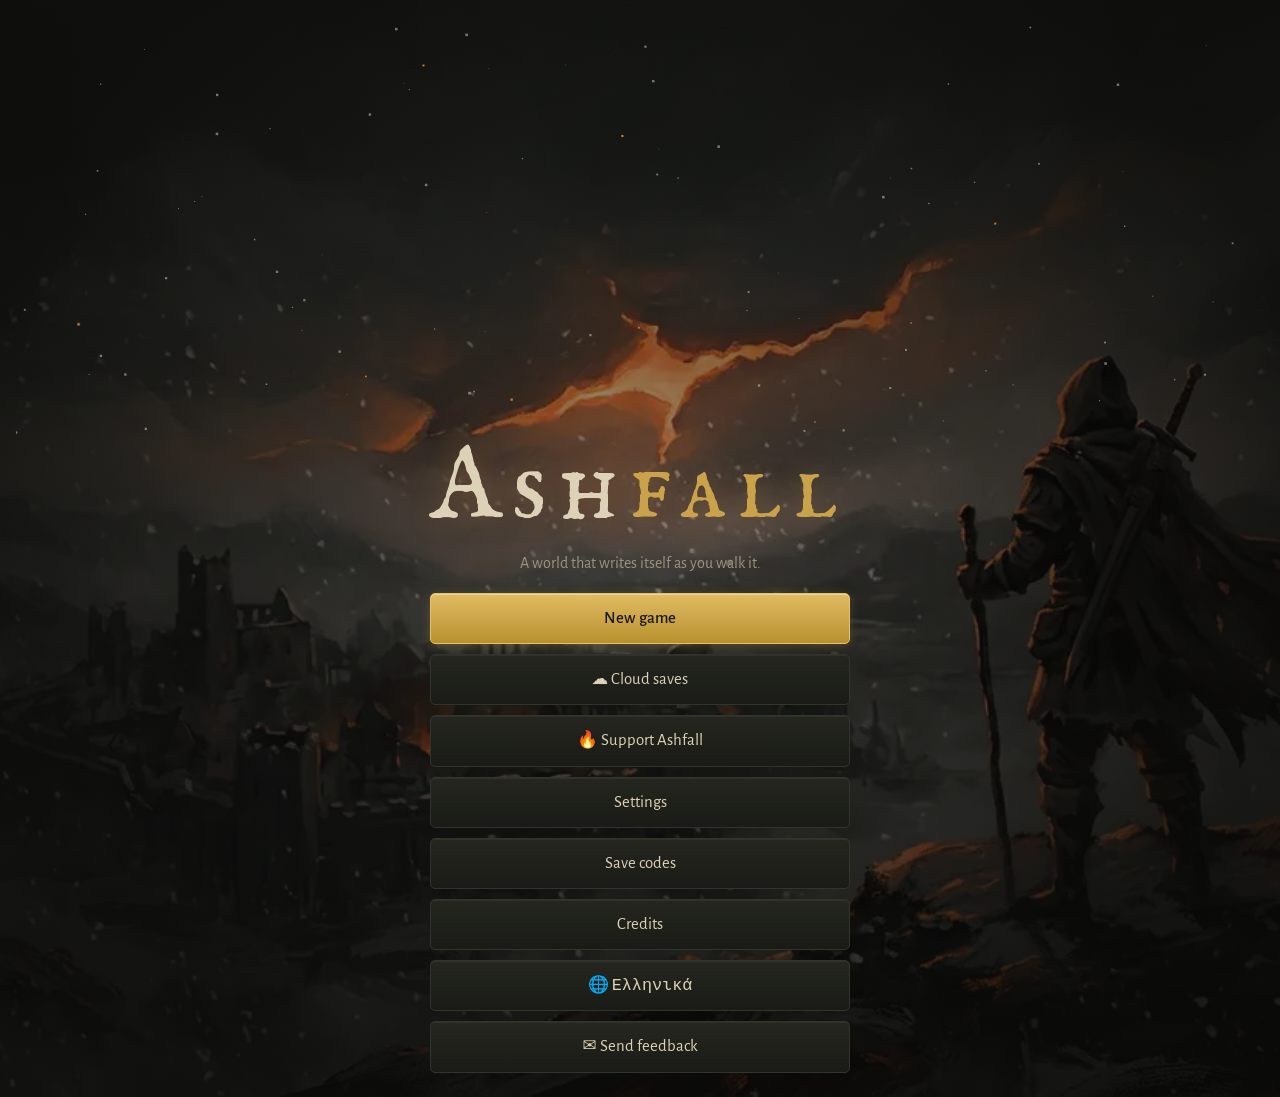
==== index.html @ aef237e0 "Ashfall: playable web app Co-Authored-By: Claude Opus 5.5 <noreply@anthropic.com> Claude-Session: ht" ====
<!doctype html>
<html lang="en">
<head>
<meta charset="utf-8">
<meta name="viewport" content="width=device-width, initial-scale=1, viewport-fit=cover">
<title>Ashfall</title>
<link rel="manifest" href="manifest.webmanifest">
<meta name="theme-color" content="#11120f">
<link rel="icon" href="icons/icon-48.png">
<link rel="apple-touch-icon" href="icons/apple-touch-icon.png">
<meta name="apple-mobile-web-app-capable" content="yes">
<meta name="claude:viewport-fit-sides" content="cover">
<link rel="stylesheet" href="fonts/fonts.css">
</head>
<body>
<style>
/* Layout: a field journal. Pixel-art map plate (with mini map) on the left, quest + the Game Master's page + gear on the right; stacks on phones. One deliberate dark world, no light theme. */
:root {
  color-scheme: dark;
  --ground: #121410;
  --panel: #1a1d17;
  --line: #30352b;
  --parch: #ddd2b8;
  --muted: #9b947f;
  --gold: #c9a24a;
  --blood: #c4605a;
  --moss: #9ab872;
  --rare: #7fb2e5;
  --epic: #c39be8;
  --legend: #f0a040;
  --font-display: "IM Fell English SC", "Iowan Old Style", Georgia, serif;
  --font-body: "Alegreya Sans", "Segoe UI", system-ui, sans-serif;
  --font-pixel: "Pixelify Sans", ui-monospace, "Courier New", monospace;
}
html, body { background: var(--ground); color: var(--parch); }
body { font-family: var(--font-body); font-size: 16px; line-height: 1.5; margin: 0; }
.app { max-width: 1100px; margin: 0 auto; padding-block: 14px 32px; padding-left: max(16px, env(safe-area-inset-left, 0px)); padding-right: max(16px, env(safe-area-inset-right, 0px)); display: grid; gap: 14px; }
header { display: flex; flex-wrap: wrap; align-items: center; justify-content: space-between; gap: 8px 16px; }
h1 { font-family: var(--font-display); font-weight: 400; font-size: 2.2rem; letter-spacing: .04em; margin: 0; line-height: 1; }
h1 span { color: var(--gold); }
.sub { color: var(--muted); font-size: .9rem; }
.hdr-r { display: flex; gap: 8px; align-items: center; flex-wrap: wrap; }
.gm { font-family: var(--font-pixel); font-size: .8rem; padding: 3px 10px; border: 1px solid var(--line); border-radius: 999px; color: var(--muted); white-space: nowrap; }
.gm.live { color: var(--gold); border-color: var(--gold); }
.stats { display: flex; flex-wrap: wrap; gap: 6px 18px; font-family: var(--font-pixel); font-variant-numeric: tabular-nums; font-size: 1rem; align-items: center; }
.stats > span { display: inline-flex; align-items: center; gap: 6px; }
.stats b { font-weight: 500; color: var(--gold); }
.stats .hp b { color: var(--blood); }
.xpbar { width: 70px; height: 6px; background: var(--line); display: inline-block; }
.xpbar i { display: block; height: 100%; background: var(--gold); }
.icon { width: 20px; height: 20px; image-rendering: pixelated; }
.main { display: grid; gap: 16px; grid-template-columns: minmax(0, 1.35fr) minmax(0, 1fr); align-items: start; }
@media (max-width: 820px) { .main { grid-template-columns: minmax(0, 1fr); } }
.plate { display: grid; gap: 10px; min-width: 0; }
#mapwrap { width: 100%; aspect-ratio: 3 / 2; max-width: 100%; border: 1px solid var(--line); background: #0b0c0a; overflow: hidden; touch-action: none; line-height: 0; position: relative; }
#mapwrap canvas { display: block; image-rendering: pixelated; }
#minimap { position: absolute; top: 8px; right: 8px; width: 144px; height: auto; border: 1px solid #4a4f40; background: #0b0c0a; opacity: .92; cursor: pointer; z-index: 3; }
@media (max-width: 520px) { #minimap { width: 96px; top: 6px; right: 6px; } }
.loading { position: absolute; inset: 0; display: grid; place-items: center; font-family: var(--font-pixel); color: var(--muted); line-height: 1.4; }
.controls { display: flex; flex-wrap: wrap; gap: 10px; align-items: center; justify-content: space-between; }
.dpad { display: grid; grid-template-columns: repeat(3, 42px); grid-template-rows: repeat(2, 38px); gap: 4px; }
.dpad button { padding: 0; }
.dpad button:nth-child(1) { grid-column: 2; }
.dpad button:nth-child(2) { grid-column: 1; grid-row: 2; }
.dpad button:nth-child(3) { grid-column: 2; grid-row: 2; }
.dpad button:nth-child(4) { grid-column: 3; grid-row: 2; }
.acts { display: flex; flex-wrap: wrap; gap: 8px; }
button { font: inherit; color: var(--parch); background: linear-gradient(180deg, #24261f, #1a1b16); border: 1px solid var(--line); border-radius: 5px; padding: 8px 14px; cursor: pointer; box-shadow: inset 0 1px 0 rgba(255,255,255,.05); transition: border-color .15s, transform .08s, box-shadow .15s; }
button:active:not(:disabled) { transform: translateY(1px); }
button:hover:not(:disabled) { border-color: var(--gold); }
button:focus-visible { outline: 2px solid var(--gold); outline-offset: 2px; }
button:disabled { opacity: .4; cursor: default; }
button.primary { background: linear-gradient(180deg, #e0bc62, #b8902f); color: #1a1508; border-color: #e3c46a; font-weight: 500; box-shadow: inset 0 1px 0 rgba(255,255,255,.35), 0 2px 10px rgba(201,162,74,.25); }
button.small { font-family: var(--font-pixel); font-size: .8rem; padding: 4px 10px; }
button.tab[aria-pressed="true"] { border-color: var(--gold); color: var(--gold); }
@media (prefers-reduced-motion: no-preference) { button.primary.ready { animation: glow 1.6s ease-in-out infinite; } @keyframes glow { 50% { box-shadow: 0 0 0 4px rgba(201,162,74,.25); } } }
.hint { font-size: .82rem; color: var(--muted); }
.side { display: grid; gap: 16px; min-width: 0; }
.quest { border: 1px solid var(--gold); padding: 10px 14px; display: grid; gap: 2px; background: rgba(201,162,74,.06); }
.quest .eyebrow { color: var(--gold); }
.quest strong { font-family: var(--font-display); font-weight: 400; font-size: 1.2rem; }
.quest p { margin: 0; font-size: .93rem; }
.embers { display: flex; gap: 4px; margin-top: 4px; }
.embers i { width: 12px; height: 12px; border: 1px solid var(--gold); transform: rotate(45deg); display: inline-block; margin: 2px 3px; }
.embers i.on { background: #e08a3a; border-color: #e08a3a; }
.scene { background: linear-gradient(180deg, rgba(255,240,210,.035), rgba(0,0,0,0) 120px), var(--panel); border: 1px solid var(--line); box-shadow: inset 0 1px 0 rgba(255,255,255,.04), 0 10px 28px rgba(0,0,0,.35); border-radius: 6px; padding: 16px 18px 18px; display: grid; gap: 10px; min-height: 170px; align-content: start; }
.scene-head { display: grid; grid-template-columns: auto minmax(0, 1fr); gap: 14px; align-items: center; }
.portrait { width: 64px; height: 64px; image-rendering: pixelated; background: #0f110d; border: 1px solid var(--line); padding: 4px; box-sizing: content-box; }
.portrait.boss { border-color: var(--blood); }
.eyebrow { font-family: var(--font-pixel); font-size: .78rem; letter-spacing: .06em; color: var(--muted); }
.scene h2 { font-family: var(--font-display); font-weight: 400; font-size: 1.55rem; line-height: 1.15; margin: 2px 0 0; text-wrap: balance; }
.scene p { margin: 0; max-width: 62ch; }
.choices { display: grid; gap: 8px; margin-top: 4px; }
.choices button { text-align: left; }
.row { display: flex; flex-wrap: wrap; gap: 8px; align-items: center; }
.deltas { font-family: var(--font-pixel); font-size: .9rem; color: var(--gold); font-variant-numeric: tabular-nums; }
.extra { font-size: .92rem; color: var(--moss); }
.lvlup { font-family: var(--font-pixel); color: var(--gold); }
.thinking { color: var(--muted); font-style: italic; }
@media (prefers-reduced-motion: no-preference) { .thinking::after { content: ""; animation: dots 1.2s steps(4) infinite; } @keyframes dots { 0% { content: ""; } 25% { content: "."; } 50% { content: ".."; } 75% { content: "..."; } } }
.hpline { display: grid; grid-template-columns: minmax(0, 1fr) auto; gap: 2px 10px; font-family: var(--font-pixel); font-size: .85rem; }
.hpline .bar { grid-column: 1 / -1; height: 8px; background: var(--line); position: relative; overflow: hidden; }
.hpline .bar i, .hpline .bar b { position: absolute; left: 0; top: 0; display: block; height: 100%; background: var(--blood); transition: width .3s ease-out; }
.hpline .bar b { background: #f4ead0; opacity: .55; transition: width .5s ease-in; }
.hpline { position: relative; }
.hpline .bar { overflow: visible; }
.hpline .pop { position: absolute; right: 64px; top: -6px; font-family: var(--font-pixel); font-weight: 700; font-size: 1.05rem; pointer-events: none; text-shadow: 0 1px 0 #000, 0 0 4px #000; animation: popup 1.1s ease-out forwards; }
.hpline .pop.dmg { color: #f4ead0; } .hpline .pop.hurt { color: #ff6a5a; } .hpline .pop.heal { color: #9ad46a; } .hpline .pop.crit { color: #ffd166; font-size: 1.35rem; }
@keyframes popup { 0% { transform: translateY(6px) scale(1.4); opacity: 0; } 15% { transform: translateY(0) scale(1); opacity: 1; } 70% { opacity: 1; } 100% { transform: translateY(-14px); opacity: 0; } }
@media (prefers-reduced-motion: no-preference) { .hpline.hit { animation: hitshake .3s; } @keyframes hitshake { 25% { transform: translateX(-3px); } 75% { transform: translateX(3px); } } }
.hpline.you .bar i { background: var(--moss); }
.clog { font-size: .9rem; color: var(--muted); display: grid; gap: 2px; }
.clog div:last-child { color: var(--parch); }
.block h3 { font-family: var(--font-display); font-weight: 400; font-size: 1.15rem; margin: 0 0 8px; color: var(--gold); letter-spacing: .03em; }
.block h4 { font-family: var(--font-pixel); font-weight: 400; font-size: .8rem; color: var(--muted); margin: 6px 0 0; letter-spacing: .06em; }
.gear, .bag, .shop { display: grid; gap: 8px; }
.common { color: var(--parch); } .rare { color: var(--rare); } .epic { color: var(--epic); } .legendary { color: var(--legend); }
.item { border: 1px solid var(--line); padding: 8px 10px; display: grid; grid-template-columns: 36px minmax(0, 1fr) auto; gap: 0 10px; align-items: center; }
.item.empty { border-style: dashed; padding: 4px 10px; grid-template-columns: minmax(0, 1fr); }
.item.empty > span, .item.empty .btns { display: none; }
.item.empty .nm { font-size: .85rem; }
.item.empty > div { display: flex; gap: 8px; align-items: baseline; }
.item img { width: 36px; height: 36px; image-rendering: pixelated; background: #0f110d; }
.item .nm { font-size: .95rem; line-height: 1.3; }
.item .k { font-family: var(--font-pixel); font-size: .72rem; color: var(--muted); }
.item .s { font-family: var(--font-pixel); font-size: .78rem; color: var(--muted); line-height: 1.35; }
.item .s .af { color: var(--moss); }
.cmp { font-family: var(--font-pixel); font-size: .78rem; line-height: 1.4; margin-top: 2px; }
.cmp .up { color: var(--moss); } .cmp .dn { color: var(--blood); } .cmp .eq { color: var(--muted); }
.cmp .tags { display: flex; flex-wrap: wrap; gap: 4px; margin: 4px 0 2px; }
.cmp .tag { display: inline-block; border: 1px solid currentColor; padding: 0 5px; border-radius: 3px; font-size: .72rem; }
.cmp .tag.best { color: var(--gold, #e3c46a); }
.item .btns { display: flex; flex-direction: column; gap: 4px; align-items: stretch; }
.statline { font-family: var(--font-pixel); font-size: .8rem; color: var(--muted); }
.factions { display: grid; gap: 10px; }
.fac { display: grid; grid-template-columns: 28px minmax(0, 1fr) auto; gap: 2px 10px; font-size: .92rem; align-items: center; }
.fac img { grid-row: span 2; width: 28px; height: 28px; image-rendering: pixelated; }
.fac .bar { grid-column: 2 / -1; height: 5px; background: var(--line); }
.fac .bar i { display: block; height: 100%; background: var(--muted); }
.fac .st { color: var(--muted); font-variant-numeric: tabular-nums; font-size: .85rem; }
.chron { list-style: none; margin: 0; padding: 0; display: grid; gap: 8px; max-height: 260px; overflow-y: auto; font-size: .93rem; }
.chron li { display: grid; grid-template-columns: 52px minmax(0, 1fr); gap: 8px; border-top: 1px solid var(--line); padding-top: 8px; }
.chron .d { color: var(--muted); font-family: var(--font-pixel); font-size: .8rem; padding-top: 2px; }
.note { font-size: .82rem; color: var(--muted); }
.styles { display: grid; gap: 8px; grid-template-columns: repeat(auto-fit, minmax(210px, 1fr)); }
.styles button { text-align: left; display: grid; grid-template-columns: 28px minmax(0, 1fr); gap: 2px 10px; align-items: center; }
.styles button img { grid-row: span 2; width: 28px; height: 28px; image-rendering: pixelated; }
.styles button span { font-size: .78rem; color: var(--muted); }
footer { font-size: .78rem; color: var(--muted); }
details.hint summary { cursor: pointer; color: var(--parch); font-family: var(--font-pixel); font-size: .8rem; margin-bottom: 4px; }
.ptabs { display: flex; gap: 6px; }
.nextbar { display: flex; align-items: center; gap: 10px; border: 1px solid var(--gold); background: linear-gradient(90deg, rgba(201,162,74,.16), rgba(201,162,74,.04)); border-radius: 6px; padding: 8px 10px; }
.nextbar[hidden] { display: none; }
.plate { position: relative; }
.scene.pop { box-sizing: border-box; position: absolute; left: 6px; right: 6px; z-index: 8; overflow-y: auto; overscroll-behavior: contain; background: rgba(20,21,17,.95); border-color: var(--gold); box-shadow: 0 -8px 30px rgba(0,0,0,.6); min-height: 0; margin: 0; padding: 12px 14px 12px; gap: 8px; }
.scene.pop .banner { display: none; }
.scene.pophid { display: none; }
.scene.pop { padding-top: 30px; }
.dice { display: inline-flex; align-items: center; gap: 8px; font-family: var(--font-pixel); font-size: .9rem; padding: 4px 10px 4px 4px; border: 1px solid var(--line); border-radius: 999px; justify-self: start; }
.dice .die { display: inline-grid; place-items: center; width: 30px; height: 30px; border-radius: 6px; background: #2a2620; border: 1px solid var(--gold); color: var(--gold); font-weight: bold; }
.dice.done.ok { border-color: var(--moss); } .dice.done.ok .dt { color: var(--moss); }
.dice.done.bad { border-color: var(--blood); } .dice.done.bad .dt { color: #e8956a; }
.autojunk { display: flex; flex-wrap: wrap; gap: 5px; align-items: center; margin: 4px 0; }
details.codex { border: 1px solid var(--line); border-radius: 6px; padding: 6px 10px; margin: 6px 0; }
details.codex summary { cursor: pointer; }
details.codex p { font-size: .9rem; margin: 6px 0; }
.land { display: flex; gap: 10px; align-items: center; justify-content: space-between; border: 1px solid var(--line); border-radius: 6px; padding: 8px 10px; margin: 6px 0; }
.land.cur { border-color: var(--gold, #d9a441); }
.land.locked { opacity: .55; }
details.away summary { cursor: pointer; }
details.away .row { flex-wrap: wrap; gap: 6px; align-items: center; margin: 4px 0; }
details.season { border-color: #b8742a; }
.season-next { margin: 4px 0 8px; }
html.rm *, html.rm *::before, html.rm *::after { animation: none !important; transition: none !important; scroll-behavior: auto !important; }
html.sup .hname b { color: var(--gold); text-shadow: 0 0 6px rgba(232, 130, 58, .45); }
.suprow { color: var(--gold); }
.skinrow { flex-wrap: wrap; gap: 6px; justify-content: center; margin: 8px 0; }
.skin { display: flex; flex-direction: column; align-items: center; width: 76px; font-size: .72rem; text-align: center; color: var(--muted); }
.skin img { width: 48px; height: 48px; image-rendering: pixelated; }
details.firststeps { border-color: var(--gold); }
details.firststeps .dg.cur span:nth-child(2) { color: var(--gold); }
p.bite { color: var(--gold); font-weight: 700; animation: bitepulse .5s ease-in-out infinite alternate; }
@keyframes bitepulse { from { transform: scale(1); } to { transform: scale(1.04); } }
.cookrow { flex-wrap: wrap; gap: 6px; align-items: center; margin-top: 6px; }
.cbar.oncanvas { position: absolute; left: 14px; right: 14px; z-index: 9; background: rgba(17,18,15,.88); border: 1px solid var(--line); border-radius: 8px; padding: 6px; box-shadow: 0 6px 20px rgba(0,0,0,.5); }
.scene.pop.fight { padding: 10px 14px; left: 14px; right: auto; width: min(460px, calc(100% - 28px)); background: rgba(20,21,17,.88); }
.scene.pop.fight .scene-head img { width: 32px; height: 32px; }
.scene.pop.fight { width: min(330px, calc(100% - 28px)); gap: 5px; padding: 8px 12px; background: rgba(20,21,17,.78); }
.scene.pop.fight h2 { font-size: 1.05rem; }
.scene.pop.fight .eyebrow { font-size: .7rem; }
.scene.pop.fight > .note, .scene.pop.fight .cbar-note:not(.urgent) { display: none; }
.scene.pop.fight .clog { font-size: .82rem; }
.scene.pop.fight .clog > div:nth-last-child(n+3) { display: none; }
.scene.pop.fight .haul { font-size: .78rem; }
.scene.pop.fight .hpline, .scene.pop.fight .hp { font-size: .78rem; }
.scene.pop.toast { padding: 8px 12px; gap: 4px; border-color: rgba(201,162,74,.6); background: rgba(20,21,17,.9); animation: toastin .25s ease-out; cursor: pointer; }
.scene.pop.toast .scene-head img { width: 34px; height: 34px; }
.scene.pop.toast h2 { font-size: 1.05rem; }
.scene.pop.toast p { margin: 0; font-size: .88rem; }
.scene.pop.toast .eyebrow { display: none; }
.scene.pop.toast .lvlup, .scene.pop.toast .deltas, .scene.pop.toast .extra, .scene.pop.toast .note { font-size: .78rem; line-height: 1.35; margin: 0; }
.scene.pop.toast .scene-head { gap: 8px; }
.scene.pop.toast .scene-head h2::after, .scene.pop.toast .scene-head > div { border: none; }
@keyframes toastin { from { opacity: 0; transform: translateY(-6px); } to { opacity: 1; transform: none; } }
.scene .pophide { position: absolute; top: 4px; right: 8px; padding: 3px 8px; font-size: .78rem; z-index: 2; }

.poppill { position: absolute; left: 50%; bottom: 10px; transform: translateX(-50%); z-index: 6; background: var(--gold); color: #1a1508; border: none; border-radius: 999px; padding: 8px 16px; font-family: var(--font-pixel); font-size: .85rem; line-height: 1.2; box-shadow: 0 4px 16px rgba(0,0,0,.5); white-space: nowrap; }
.poppill[hidden] { display: none; }
.taphint { font-size: .78rem; color: var(--muted); text-align: center; margin: 0; font-family: var(--font-pixel); }
@media (max-width: 820px) and (orientation: portrait) { #mapwrap { aspect-ratio: 6 / 7; } }
@media (orientation: landscape) and (max-height: 540px) {
  .app { max-width: none; padding-block: 4px 10px; gap: 6px; }
  header { gap: 4px 10px; } header .sub, .gm, #music, #sound { display: none; } h1 { font-size: 1.3rem; }
  .stats { font-size: .8rem; gap: 2px 12px; }
  .main { display: grid; grid-template-columns: auto minmax(0, 1fr); gap: 12px; align-items: start; }
  .side { display: block; position: sticky; top: 4px; max-height: calc(100vh - 8px); overflow-y: auto; }
  .plate { width: min(62vw, calc((100vh - 130px) * 16 / 9)); order: 0; gap: 6px; }
  #mapwrap { aspect-ratio: 16 / 9; }
  .nextbar { padding: 4px 8px; } .nextbar .ntx { font-size: .82rem; }
  .ptabs { position: static; }
}
.legendq { border: 1px solid var(--legend); border-radius: 6px; padding: 8px 10px; background: rgba(240,160,64,.07); display: grid; gap: 3px; margin: 6px 0; }
.legendq strong { color: var(--legend); }
.warn { color: #e8956a; font-size: .85rem; }
.ranks { display: grid; gap: 2px; }
.ranks .rrow { display: grid; grid-template-columns: 34px minmax(0, 1fr) auto; grid-template-areas: "n h f" "n c f"; gap: 0 8px; padding: 6px 4px; border-bottom: 1px solid var(--line); align-items: center; }
.ranks .rrow.me { background: rgba(201,162,74,.1); }
.ranks .rn { grid-area: n; font-family: var(--font-pixel); text-align: center; }
.ranks .rh { grid-area: h; overflow: hidden; text-overflow: ellipsis; white-space: nowrap; }
.ranks .rc { grid-area: c; font-size: .8rem; }
.ranks .rf { grid-area: f; font-family: var(--font-pixel); color: var(--gold); }
.ways { border: 1px solid rgba(140,196,255,.35); border-radius: 6px; padding: 8px 10px; margin: 8px 0; background: rgba(140,196,255,.05); display: grid; gap: 6px; }
.ways h4 { color: #8cc4ff; margin: 0; }
.ways .xpline { display: flex; align-items: center; gap: 6px; flex-wrap: wrap; }
.ways .xpbar i { background: #8cc4ff; }
#scene .row .tab img.icon { width: 34px; height: 34px; }
.rune { color: #9fd0ff; font-size: .82rem; }
.runes { display: grid; gap: 4px; }
.forgepick { display: flex; flex-wrap: wrap; gap: 5px; }
.forgepick button { display: inline-flex; align-items: center; gap: 4px; padding: 4px 8px; }
.forgepick img.icon { width: 26px; height: 26px; }
details.daily { border: 1px solid rgba(201,162,74,.45); border-radius: 6px; padding: 6px 10px; margin-bottom: 8px; background: rgba(201,162,74,.06); }
details.daily summary { cursor: pointer; display: flex; justify-content: space-between; gap: 8px; font-family: var(--font-pixel); font-size: .85rem; color: var(--gold); }
details.daily .streak { color: #ff9a4a; }
details.daily .dg { display: grid; grid-template-columns: 16px 1fr auto; gap: 6px; font-size: .9rem; padding: 2px 0; }
details.daily .dg.done { color: var(--moss); }
.bgrid { display: grid; grid-template-columns: repeat(auto-fill, minmax(140px, 1fr)); gap: 8px; margin-top: 8px; }
.bcard { border: 1px solid var(--line); border-radius: 6px; padding: 8px; display: grid; gap: 3px; justify-items: center; text-align: center; background: rgba(0,0,0,.15); }
.bcard img.bimg { width: 64px; height: 64px; image-rendering: pixelated; }
.bcard.unknown img.bimg { filter: brightness(0) opacity(.5); }
.bcard .bn { font-family: var(--font-display); color: var(--parch); }
.bcard .s { font-size: .8rem; text-align: left; }
.hname b { color: var(--parch); font-family: var(--font-display); font-weight: 400; }
@media (min-width: 1200px) {
  .app { max-width: 1680px; }
  .main { grid-template-columns: minmax(0, 2.1fr) minmax(340px, 1fr); }
  #mapwrap { max-height: calc(100vh - 270px); }
}
body.bigmode .app { max-width: none; padding-block: 6px 12px; }
body.bigmode header .sub, body.bigmode .gm { display: none; }
@media (min-width: 821px) { body.bigmode .main { grid-template-columns: minmax(0, 2.6fr) minmax(320px, 1fr); } body.bigmode #mapwrap { max-height: calc(100vh - 170px); } }
@media (max-width: 820px) { #fullBtn { display: none; } }
.nearby { position: absolute; left: 8px; bottom: 8px; z-index: 5; display: grid; gap: 4px; max-width: calc(100% - 16px); opacity: 0; transform: translateY(6px); transition: opacity .25s, transform .25s; pointer-events: none; line-height: 1.2; }
.nearby.on { opacity: 1; transform: none; pointer-events: auto; }
.nearby .nb { display: flex; align-items: center; gap: 6px; background: rgba(17,18,15,.9); border: 1px solid var(--gold); color: var(--parch); border-radius: 999px; padding: 5px 12px 5px 8px; font-size: .82rem; text-align: left; }
.nearby .nb .ni { color: var(--gold); font-weight: bold; min-width: 14px; text-align: center; }
.sqhead { display: flex; align-items: center; justify-content: space-between; gap: 8px; }
.board { border: 1px solid var(--line); border-radius: 6px; padding: 8px 10px; margin: 8px 0; background: rgba(0,0,0,.15); }
.board .bhead { display: flex; justify-content: space-between; align-items: baseline; gap: 8px; margin-bottom: 4px; }
.board .bhead strong { font-family: var(--font-display); font-weight: 400; color: var(--gold); font-size: 1.05rem; }
.board .brow { border-top: 1px solid var(--line); padding: 6px 0; display: grid; gap: 4px; }
.board .bwho { font-size: .9rem; color: var(--parch); }
.board .boffer { display: grid; gap: 3px; }
.pdots { display: flex; gap: 6px; justify-content: center; margin: 4px 0 8px; }
.pdots span { width: 7px; height: 7px; border-radius: 50%; background: var(--line); }
.pdots span.on { background: var(--ember); }
.scene p.prose { font-size: 1.02rem; line-height: 1.6; }
.nextbar .nic { font-size: 1.3rem; line-height: 1; }
.nextbar .ntx { flex: 1; font-size: .93rem; line-height: 1.35; }
.nextbar .ntx b { color: var(--gold); font-weight: 500; }
.nextbar button { flex-shrink: 0; }
.mission { display: grid; gap: 10px; }
.mission .mrow { display: grid; grid-template-columns: 34px 1fr; gap: 10px; align-items: start; }
.mission .mic { font-size: 1.4rem; text-align: center; }
.mission strong { font-family: var(--font-display); font-weight: 400; font-size: 1.1rem; color: var(--gold); }
.mission p { margin: 2px 0 0; }
.journey { display: grid; gap: 4px; margin-top: 6px; font-size: .88rem; }
.journey div { display: flex; gap: 8px; align-items: baseline; color: var(--muted); }
.journey .now { color: var(--parch); }
.journey .done { color: var(--moss); }
.banner { margin: -16px -18px 2px; height: 150px; background-size: cover; background-position: center 40%; border-radius: 6px 6px 0 0; position: relative; }
.banner::after { content: ""; position: absolute; inset: 0; background: linear-gradient(180deg, rgba(23,24,19,0) 45%, var(--panel) 100%); border-radius: inherit; }
@media (min-width: 821px) { .banner { height: 160px; } }
@media (max-width: 820px) { .banner { margin: -12px -14px 2px; height: 130px; } }
#title.art { background-size: cover; background-position: center; }
#title.art::before { content: ""; position: absolute; inset: 0; background: radial-gradient(ellipse at 50% 45%, rgba(10,10,8,.35), rgba(10,10,8,.85) 75%); }
#title.art > * { position: relative; }
.styles button.hasart { grid-template-columns: 1fr; } .styles button img.fac { grid-row: auto; width: 100%; height: 70px; object-fit: cover; border-radius: 4px; image-rendering: auto; }
.scene h2::after { content: ""; display: block; height: 1px; margin-top: 8px; background: linear-gradient(90deg, rgba(201,162,74,.6), rgba(201,162,74,0)); }
.scene-head img { box-shadow: 0 0 0 1px #4a4232, 0 6px 16px rgba(0,0,0,.5), 0 0 22px rgba(232,140,60,.12); border-radius: 3px; }
.quest, .sq, .block .item, details.guide { border-radius: 6px; }
.quest { box-shadow: 0 0 24px rgba(201,162,74,.08) inset; }
#mapwrap { border-radius: 6px; box-shadow: 0 10px 30px rgba(0,0,0,.45); }
@media (prefers-reduced-motion: no-preference) { .scene.enter > * { animation: sceneIn .28s ease-out both; } .scene.enter > *:nth-child(2) { animation-delay: .04s; } .scene.enter > *:nth-child(3) { animation-delay: .08s; } .scene.enter > *:nth-child(n+4) { animation-delay: .12s; } @keyframes sceneIn { from { opacity: 0; transform: translateY(6px); } to { opacity: 1; transform: none; } } }
.ptabs button { flex: 1; padding: 7px 4px; }
.block.poff { display: none; }
.side-title { font-family: var(--font-pixel); font-size: .75rem; letter-spacing: .08em; color: var(--muted); text-transform: uppercase; margin: 0 0 -6px; }
.block > h3 { display: none; }
.sq .qi + .qi { border-top: 1px solid rgba(110,160,210,.18); padding-top: 8px; }
.sq .qi .note { font-size: .82rem; }
.sq .qi .row { margin-top: 4px; }
@media (min-width: 821px) {
  #mapwrap { aspect-ratio: 16 / 9; }
  .side { position: sticky; top: 10px; max-height: calc(100vh - 20px); overflow-y: auto; padding-right: 4px; scrollbar-width: thin; }
  .plate .scene { margin-top: 2px; }
}
details.guide { border: 1px solid var(--line); padding: 8px 12px; background: var(--panel); }
details.guide summary { cursor: pointer; font-family: var(--font-display); font-size: 1.05rem; color: var(--gold); }
details.guide p { margin: 8px 0 0; font-size: .93rem; }
details.guide[open] { border-color: var(--gold); }
.scene.needs { border-color: var(--gold); box-shadow: 0 0 0 1px var(--gold), 0 0 18px rgba(201,162,74,.25); }
.nudge { animation: nudge .9s ease-out; }
@keyframes nudge { 0%, 60% { box-shadow: 0 0 0 4px rgba(255,209,102,.9), 0 0 24px rgba(255,209,102,.6); } 100% { box-shadow: 0 0 0 0 rgba(255,209,102,0); } }
.mapmsg { position: absolute; left: 50%; bottom: 12px; transform: translate(-50%, 10px); background: rgba(17,18,15,.92); border: 1px solid var(--gold); color: var(--gold); font-family: var(--font-pixel); font-size: .85rem; padding: 6px 12px; border-radius: 999px; opacity: 0; transition: opacity .2s, transform .2s; pointer-events: none; z-index: 4; white-space: nowrap; line-height: 1.3; }
.mapmsg.on { opacity: 1; transform: translate(-50%, 0); }
.needpill { position: fixed; left: 50%; bottom: max(14px, env(safe-area-inset-bottom)); transform: translateX(-50%); z-index: 30; background: var(--gold); color: #1a1508; border: none; border-radius: 999px; padding: 10px 18px; font-family: var(--font-pixel); font-size: .9rem; box-shadow: 0 6px 20px rgba(0,0,0,.5); }
.needpill[hidden] { display: none; }
.dpad button.dim { opacity: .45; }
.cbar { display: grid; grid-template-columns: repeat(auto-fit, minmax(44px, 1fr)); gap: 5px; }
.cbar[hidden] { display: none; }
.cbar button { position: relative; padding: 6px 2px 4px; display: grid; justify-items: center; gap: 1px; min-height: 54px; }
.cbar button .ic { font-size: 1.35rem; line-height: 1.1; }
.cbar button .lb { font-family: var(--font-pixel); font-size: .62rem; line-height: 1.1; color: var(--muted); white-space: nowrap; overflow: hidden; text-overflow: ellipsis; max-width: 100%; }
.cbar button.primary .lb { color: #1a1508; }
.cbar button .cd { position: absolute; top: 2px; right: 3px; font-family: var(--font-pixel); font-size: .7rem; background: var(--ground); border: 1px solid var(--line); border-radius: 8px; padding: 0 4px; color: var(--parch); }
.cbar button.warn { border-color: var(--blood); box-shadow: 0 0 0 2px rgba(200,70,50,.35); }
.cbar-note { font-size: .8rem; color: var(--muted); margin: 0; }
.tip { border: 1px solid #8cc4ff; background: rgba(140,196,255,.08); padding: 10px 12px; display: grid; gap: 6px; }
.tip .eyebrow { color: #8cc4ff; font-family: var(--font-pixel); font-size: .78rem; }
.tip p { margin: 0; font-size: .95rem; }
.hl { outline: 3px solid #8cc4ff !important; outline-offset: 2px; }
@media (prefers-reduced-motion: no-preference) { .hl { animation: hlp 1.2s ease-in-out infinite; } @keyframes hlp { 50% { outline-color: rgba(140,196,255,.25); } } }
@media (max-width: 820px) {
  .app { padding-block: 8px 24px; gap: 8px; }
  h1 { font-size: 1.6rem; }
  header .sub { display: none; }
  .hdr-r { gap: 6px; }
  .hdr-r .gm { display: none; }
  #savedNote:not(:empty) { position: fixed; left: 50%; top: 10px; transform: translateX(-50%); z-index: 20; background: var(--panel); border: 1px solid var(--gold); padding: 6px 12px; font-size: .8rem; max-width: 90vw; }
  .stats { font-size: .82rem; gap: 4px 12px; }
  .stats .icon { width: 16px; height: 16px; }
  .xpbar { width: 44px; }
  .main { display: flex; flex-direction: column; gap: 10px; align-items: stretch; }
  .side { display: contents; }
  .plate { order: 1; gap: 8px; }
  .scene { order: 2; padding: 12px 14px 14px; min-height: 0; scroll-margin-top: 8px; }
  .quest { order: 3; }
  .sq { order: 4; }
  .ptabs { order: 5; position: sticky; top: 0; z-index: 5; background: var(--ground); padding: 6px 0; }
  .block { order: 6; }
  .side > div:last-child { order: 7; }
  .controls { gap: 8px; flex-wrap: nowrap; }
  .dpad { grid-template-columns: repeat(3, 40px); grid-template-rows: repeat(2, 38px); }
  .acts { gap: 6px; flex-wrap: nowrap; flex: 1; min-width: 0; }
  .acts button { padding: 10px 4px; flex: 1; min-width: 0; }
  .scene h2 { font-size: 1.3rem; }
  .scene .row button, .scene .choices button { min-height: 42px; }
}
#title { position: relative; min-height: 100vh; display: grid; place-items: center; overflow: hidden; background: radial-gradient(ellipse at 50% 35%, #2a1f17 0%, #121410 60%); padding-left: max(16px, env(safe-area-inset-left, 0px)); padding-right: max(16px, env(safe-area-inset-right, 0px)); padding-block: 24px; box-sizing: border-box; }
#title[hidden] { display: none; }
.app[hidden] { display: none !important; }
#titleAsh { position: absolute; inset: 0; width: 100%; height: 100%; pointer-events: none; }
.tbox { position: relative; display: grid; gap: 18px; justify-items: center; text-align: center; width: min(420px, 100%); }
.logo { font-family: var(--font-display); font-weight: 400; font-size: clamp(3.4rem, 15vw, 6.5rem); letter-spacing: .1em; line-height: 1; margin: 0; color: var(--parch); text-shadow: 0 0 28px rgba(224, 138, 58, .28); }
.logo span { color: var(--gold); }
.tag { color: var(--muted); font-size: 1rem; margin-top: -8px; }
.tmenu { display: grid; gap: 10px; width: 100%; }
.tmenu button { font-size: 1.05rem; padding: 12px 16px; }
.tmenu .slot { text-align: left; display: grid; grid-template-columns: 40px minmax(0, 1fr); gap: 2px 12px; align-items: center; }
.tmenu .slot img { grid-row: span 2; width: 40px; height: 40px; image-rendering: pixelated; }
.tmenu .slot span { font-size: .82rem; color: var(--muted); }
.tmenu textarea { font: 12px/1.4 var(--font-pixel); background: #0f110d; color: var(--parch); border: 1px solid var(--line); border-radius: 4px; padding: 8px; width: 100%; box-sizing: border-box; min-height: 110px; resize: vertical; }
.tnote { font-size: .85rem; color: var(--muted); }
.terr { font-size: .85rem; color: var(--blood); min-height: 1.2em; }
#savedNote { font-family: var(--font-pixel); font-size: .8rem; color: var(--moss); }
.doors { display: grid; gap: 8px; }
.doors button { text-align: left; display: grid; gap: 2px; }
.doors button span { font-size: .85rem; color: var(--muted); }
.haul { display: flex; flex-wrap: wrap; gap: 4px 14px; font-family: var(--font-pixel); font-size: .85rem; color: var(--muted); align-items: center; }
.haul span { display: inline-flex; align-items: center; gap: 4px; }
.haul img { width: 18px; height: 18px; image-rendering: pixelated; }
.haul b { color: var(--parch); font-weight: 500; }
select#forgeType { font: inherit; font-size: 16px; background: #0f110d; color: var(--parch); border: 1px solid var(--line); border-radius: 4px; padding: 6px 8px; }
.recipe { border: 1px solid var(--line); padding: 8px 10px; display: grid; grid-template-columns: minmax(0, 1fr) auto; gap: 2px 10px; align-items: center; }
.recipe .s { font-family: var(--font-pixel); font-size: .78rem; color: var(--muted); }
.recipe .s .lack { color: var(--blood); }
.sq { border: 1px solid #3e6a8a; padding: 10px 14px; display: grid; gap: 8px; background: rgba(110, 160, 210, .05); }
.sq[hidden] { display: none; }
.chron[hidden] { display: none; }
.jq { border: 1px solid var(--line); padding: 8px 10px; display: grid; gap: 4px; }
.jq.tracked { border-color: #e8e8e8; }
.jq strong { font-weight: 500; }
.jq .k { font-family: var(--font-pixel); font-size: .72rem; color: var(--muted); }
.lore { border-left: 2px solid var(--gold); padding: 2px 0 2px 10px; display: grid; gap: 2px; border-radius: 0; }
.lore strong { font-weight: 500; }
.lore span { font-size: .9rem; }
.beast { display: grid; grid-template-columns: 36px minmax(0, 1fr); gap: 2px 10px; align-items: center; border-top: 1px solid var(--line); padding-top: 6px; }
.beast img { grid-row: span 2; width: 36px; height: 36px; image-rendering: pixelated; }
.beast.unknown img { filter: brightness(0); opacity: .6; }
.ach { display: grid; grid-template-columns: 22px minmax(0, 1fr) auto; gap: 0 8px; align-items: center; font-size: .92rem; }
.ach .tick { color: var(--moss); font-family: var(--font-pixel); }
.ach.locked { color: var(--muted); }
.sq .eyebrow { color: var(--rare); }
.sq .qi { display: grid; gap: 1px; font-size: .92rem; }
.sq .qi strong { font-weight: 500; }
.sq .qi .ok { color: var(--moss); font-family: var(--font-pixel); font-size: .8rem; }
.offer { border: 1px dashed var(--rare); padding: 10px 12px; display: grid; gap: 6px; }
.offer strong { color: var(--rare); font-weight: 500; }
.talk { border-bottom: 1px solid var(--line); padding-bottom: 12px; display: grid; gap: 8px; }
.tlog { display: grid; gap: 6px; max-height: 240px; overflow-y: auto; font-size: .95rem; }
.tlog .you { color: var(--muted); }
.tlog .them { color: var(--parch); }
.tlog .them b { color: var(--gold); font-weight: 500; }
.trow { display: grid; grid-template-columns: minmax(0, 1fr) auto; gap: 8px; }
#chatbox { font: inherit; font-size: 16px; background: #0f110d; color: var(--parch); border: 1px solid var(--line); border-radius: 4px; padding: 8px 10px; min-width: 0; }
#chatbox:focus-visible { outline: 2px solid var(--gold); outline-offset: 1px; }
</style>

<section id="title" aria-label="Ashfall title screen">
  <canvas id="titleAsh"></canvas>
  <div class="tbox">
    <h1 class="logo">Ash<span>fall</span></h1>
    <div class="tag">A world that writes itself as you walk it.</div>
    <div class="tmenu" id="titleMenu"><div class="tnote">Loading...</div></div>
  </div>
</section>
<div class="app" id="app" hidden>
  <header>
    <div>
      <h1>Ash<span>fall</span></h1>
      <div class="sub" id="subtitle">Gather the five Embers. Close the wound in the sky.</div>
    </div>
    <div class="hdr-r">
      <span id="savedNote"></span>
      <button class="small" id="saveBtn">Save</button>
      <button class="small" id="menuBtn">Menu</button>
      <button class="small" id="helpBtn" aria-label="How to play">? Help</button>
      <button class="small" id="music">Music: on</button>
      <button class="small" id="sound">Sound: on</button>
      <button class="small" id="narrBtn" aria-label="Read the story aloud">🔈 Narrate: off</button>
      <button class="small" id="fullBtn" aria-label="Full screen">⛶ Full screen</button>
      <span class="gm" id="gm">Game Master: connecting</span>
    </div>
  </header>

  <div class="stats" id="stats"></div>

  <div class="main">
    <section class="plate">
      <div id="nextbar" class="nextbar" hidden></div>
      <div id="mapwrap"><div class="loading" id="loading">Unrolling the map...</div><canvas id="minimap" width="288" height="192" aria-label="Mini map. Tap a spot to walk there."></canvas></div>
      <div class="controls">
        <div class="dpad" aria-label="Move one step">
          <button id="up" aria-label="North">▲</button>
          <button id="left" aria-label="West">◀</button>
          <button id="down" aria-label="South">▼</button>
          <button id="right" aria-label="East">▶</button>
        </div>
        <div class="acts">
          <button id="explore" class="primary">Explore</button>
          <button id="trade">Market</button>
          <button id="camp">Camp</button>
          <button id="fish" hidden>🎣 Fish</button>
        </div>
      </div>
      <div class="cbar" id="cbar" hidden></div>
      <details class="hint"><summary>How to move · map legend</summary>Tap the map or mini map to walk, or swipe the map to walk in a direction. Gold <b>!</b> is your story quest, blue <b>!</b> a job or trial target, green <b>?</b> where to hand in a finished job, red <b>!</b> a siege, white <b>!</b> guild work on offer, gold <b>?</b> a rumored place. Heal for a little gold at any town, hamlet or shrine without losing time. Places: ⚖ town (full market) · ⌂ hamlet (inn, one merchant) · ⛺ trader's camp · ⚑ faction keep · ✚ shrine · ⛏ mine · ☠ crypt · ✦ guild hall · ✓ cleared. Towns, shrines and friendly keeps have waystones for fast travel. Your homestead is in Emberfall. Glowing red walls of ash open as you finish chapters.</details>
      <section class="scene" id="scene" aria-live="polite"></section>
    </section>

    <aside class="side">
      <section class="quest" id="quest"></section>
      <section class="sq" id="sidequests" hidden></section>
      <nav class="ptabs" id="ptabs" aria-label="Panels">
        <button class="small tab" data-p="gear" aria-pressed="true">Gear</button>
        <button class="small tab" data-p="skills">Skills</button>
        <button class="small tab" data-p="realm">Realm</button>
        <button class="small tab" data-p="journal">Journal</button>
      </nav>
      <section class="block" data-panel="gear">
        <h3>Gear</h3>
        <div class="gear" id="gear"></div>
        <h4 id="bagtitle">Bag</h4>
        <div class="bag" id="bag"></div>
      </section>
      <section class="block" data-panel="skills">
        <h3>Skills</h3>
        <div class="gear" id="skills"></div>
      </section>
      <section class="block" data-panel="realm">
        <h3>Powers of the realm</h3>
        <div class="factions" id="factions"></div>
        <h3>Lands</h3>
        <div id="lands"></div>
      </section>
      <section class="block" data-panel="journal">
        <h3>Journal</h3>
        <div class="row" id="jtabs"></div>
        <div class="gear" id="journal" style="margin-top: 10px;"></div>
        <ul class="chron" id="chron"></ul>
      </section>
      <div><button id="reset" class="small">New world</button></div>
    </aside>
  </div>
  <button id="needpill" class="needpill" hidden></button>
  <footer>Pixel art and sounds by Kenney (kenney.nl), CC0. Painted scenes made with OpenArt AI.</footer>
</div>

<script src="phaser.min.js"></script>
<script>
// ===== Ashfall story library =====
// Hand-written content with random slots, so every player's journey differs without needing the AI.
// Slots: {npc} a person (new or met before), {village} a known village, {place} a known place, {foe} a monster,
// {god} a forgotten god, {n} a small number, {hero} your name, {comp} your companion, {villain}/{ally} inside arcs.
// Effects (fx): hp±n gold±n (gold+3~9 = random range) ren±n O±n H±n F±n (factions) xp+n potion+n
//   mat:iron+2 fight:<monster> loot place (reveals a new place) npc (you now know this person)
// A choice can be a gamble: { p: 0.6, ok: [result, fx], no: [result, fx] }
// where: grass forest hills swamp any village ruins cave shrine keep camp
// if: night storm fog ember comp side:<faction> arc1 lvl4 known (needs a person you have met) ev:<world event> siege
// Chained tales: chain:<cast key>, needs:"flagA !flagB", and set:flag / set:!flag in a choice's effects
const LIB = {
  first: ["Aldric", "Bryn", "Cass", "Dagny", "Edda", "Fenn", "Gisla", "Hob", "Ilse", "Jory", "Kesta", "Loric", "Mabry", "Nell", "Osric", "Perrin", "Quill", "Roswyn", "Sabeth", "Tobin", "Ulla", "Vance", "Wynn", "Yorick", "Zora", "Ansel", "Brannoc", "Corra", "Dunstan", "Elin"],
  epithet: ["the Lame", "Ashborn", "the Pious", "Half-Hand", "the Liar", "Greycloak", "the Younger", "Coalfoot", "the Widow", "Two-Rivers", "the Quiet", "Saltbeard", "the Hungry", "Crowsfriend", "the Red"],
  roles: ["peddler", "deserter", "midwife", "gravedigger", "minstrel", "hunter", "smuggler", "hedge-priest", "farmer", "runaway squire", "ferryman", "charcoal-burner"],
  gods: ["Old Morrow", "the Grey Mother", "Saint Ember", "the Drowned Lord", "Lantern-Jack", "the Weeping Bride", "the Hollow One", "Father Thorn"],
  placePre: ["Grey", "Hollow", "Black", "Weeping", "Drowned", "Raven", "Cinder", "Bone", "Iron", "Pale", "Thorn", "Salt", "Gallows", "Widow's", "Lantern"],
  placeSuf: [["Barrow", "cave"], ["Well", "shrine"], ["Tower", "ruins"], ["Mine", "cave"], ["Chapel", "ruins"], ["Cairn", "shrine"], ["Pit", "cave"], ["Hall", "ruins"], ["Grove", "shrine"], ["Crossing", "camp"], ["Steading", "village"]],

  // recurring characters for the chained storylines: {who} is the same person every time you meet them
  cast: {
    smith: { tale: "The smith's daughter", names: ["Hob", "Dunstan", "Brannoc", "Osric", "Tobin"] },
    s_hollow: { tale: "Night of the Hollow", names: ["Granny Wick", "Old Tallow", "Mother Candle"] },
    s_longnight: { tale: "The Long Night", names: ["Berric", "Old Hearth", "Tamsin"] },
    s_ashbloom: { tale: "Ashbloom", names: ["Lily", "Posy", "Wren"] },
    s_lastembers: { tale: "The Festival of Last Embers", names: ["Master Fennick", "Old Lantern", "Bartholomew"] },
    ferry: { tale: "The drowned ferryman", names: ["Old Charn", "Wendel", "Grey Abner"] },
    bard: { tale: "The song with no words", names: ["Lark", "Tamsin", "Merrow", "Piper Jem"] },
    twins: { tale: "Two of her", names: ["Goodwife Hale", "Marta", "Ysolde"] },
    witch: { tale: "The hedge-witch's bargain", names: ["Granny Mott", "Old Bess", "Mother Hask"] },
    knightgr: { tale: "The knight's grave", names: ["Sir Edric", "Sir Garran", "Dame Orla"] },
    thief: { tale: "The honest thief", names: ["Pip", "Nim", "Sparrow", "Wick"] },
    orphan: { tale: "The ash orphan", names: ["Cinder", "Tam", "Wren", "Little Ash"] },
    cartog: { tale: "The lost mapmaker", names: ["Master Penrose", "Old Ambrose", "Theodric"] },
    wolfboy: { tale: "The wolf-boy", names: ["Rook", "Fang", "Grey"] },
    plague: { tale: "The plague doctor", names: ["Doctor Vell", "Doctor Ash", "Doctor Morrow"] },
    deserter: { tale: "The deserter", names: ["Perrin", "Jory", "Vance", "Loric", "Ansel"] },
    lantern: { tale: "The lantern pilgrim", names: ["Ilse", "Wynn", "Corra", "Elin", "Sabeth"] },
    flute: { tale: "The bone flute", names: ["Quill", "Fenn", "Cass", "Roswyn", "Nell"] },
    rival: { tale: "The rival", names: ["Kesta", "Dagny", "Zora", "Yorick", "Bryn"] },
    comp: { tale: "{comp}'s story", names: ["-"] },
    c_warden: { tale: "The Warden's oath", names: ["Old Hask", "Sergeant Dunstan", "Dame Gisla"] },
    c_ranger: { tale: "The Ranger's last hunt", names: ["Kesta", "Old Jory", "Fenn"] },
    c_pyro: { tale: "The Pyromancer's ember", names: ["Mother Cinder", "Ansel", "Roswyn"] },
    c_shadow: { tale: "The Shadow's debt", names: ["Nobody", "the Grey Hand", "Quill"] },
    c_priest: { tale: "The Priest's vigil", names: ["Brother Tam", "Sister Ilse", "Father Loric"] },
    c_alchemist: { tale: "The Alchemist's formula", names: ["Wren", "Master Coyle", "Edda"] }
  },

  events: [
    // ----- grassland -----
    { id: "g1", where: "grass", t: "The scarecrow's coat", p: "villager", x: "A scarecrow stands in a dead field, wearing a coat far too fine for a farmer. Something heavy weighs down one pocket.",
      c: [["Check the pocket", { p: 0.7, ok: ["A purse of old crowns.", "gold+6~14"], no: ["The scarecrow's straw arm grabs your wrist. It isn't straw.", "fight:ghost"] }], ["Leave the dead their dignity", "You walk on. Behind you, the scarecrow turns its head.", "ren+1"]] },
    { id: "g2", where: "grass", t: "Burning hay carts", p: "templar", x: "Two Ashen Order soldiers are burning a farmer's hay carts. 'Tainted by the ash,' one says. The farmer, {npc}, watches helplessly.",
      c: [["Stop them", "They draw their blades.", "fight:templar F+2 O-1 npc"], ["Pay them to leave", "They pocket your coin and walk off laughing.", "gold-8 F+1 npc"], ["Stay out of it", "The carts burn. {npc} doesn't look at you.", "O+1 F-1"]] },
    { id: "g3", where: "grass", t: "A wedding in the ash", p: "maiden", x: "A wedding party has stopped on the road. The bride, {npc}, asks you to stand as a witness, as is the custom with strangers.",
      c: [["Stand as witness", "They share bread and wine, and the bride's mother presses a coin into your hand.", "hp+3 gold+3 F+1 npc"], ["Bless them in {god}'s name", { p: 0.5, ok: ["The old folk weep with joy. Someone gives you a charm.", "loot F+1"], no: ["The groom's father spits. That god burned his farm.", "F-1"] }]] },
    { id: "g4", where: "grass", t: "The lost herd", p: "villager", x: "Goats wander the plain, bells clanking. Their herder, {npc}, is nowhere to be seen. The tracks lead toward {place}.",
      c: [["Follow the tracks", "Something has been eating the herd.", "fight:beast npc ren+1"], ["Drive the goats to {village}", "The village pays a finder's fee.", "gold+5~10 F+1"]] },
    { id: "g5", where: "grass", t: "Road toll", p: "rogue", x: "A rope is stretched across the road. A boy with a slingshot announces it's a toll road. Behind him, older shapes wait in the grass.",
      c: [["Pay the boy", "He bites the coin and lets you pass.", "gold-4"], ["Cut the rope", "The older shapes rise.", "fight:rogue loot"], ["Offer him work instead", { p: 0.5, ok: ["He tells you of a stash his gang keeps nearby.", "place ren+1"], no: ["He laughs and pelts you with stones.", "hp-2"] }]] },
    { id: "g6", where: "grass", t: "Messenger down", p: "knight", x: "A dead horse lies across the road, an arrow in its neck. Its rider is gone, but the saddlebag still holds a sealed dispatch.",
      c: [["Read the dispatch", "It names a hidden place where the Order stores silver.", "place O-1"], ["Deliver it to the Order", "The Order notes your loyalty.", "O+2 gold+5"], ["Search the saddlebags", "A few coins and a whetstone.", "gold+4 xp+5"]] },
    { id: "g7", where: "grass", t: "The ash-dancers", p: "maiden", x: "Children dance in a circle in a field of ash, singing a song about the Ember King. They stop when they see you.",
      c: [["Ask what the song means", "'When the last Ember sleeps, the King wakes,' one says. Then they run.", "xp+8"], ["Dance with them", "They laugh. One gives you a smooth black stone.", "mat:gem+1 hp+2"]] },
    { id: "g8", where: "grass", t: "Kneeling statue", p: "elder", x: "A stone statue of a knight kneels by the road. Offerings of bread lie at its feet. Someone carved fresh words: 'Forgive us.'",
      c: [["Leave an offering", "You feel watched, kindly.", "gold-2 hp+4"], ["Take the bread", "It is fresh. Who left it?", "hp+2 ren-1"], ["Read the old inscription", "The knight is {npc}, who held this road alone against the first ash.", "xp+6 npc"]] },
    { id: "g9", where: "grass", t: "Smoke on the hill", p: "warrior", x: "A column of smoke rises from a farmstead. You hear shouting, and the clash of steel.",
      c: [["Run to help", "Raiders are looting the farm.", "fight:viking F+2 ren+1"], ["Watch from cover", "The raiders leave with sacks. The farmers live, barely.", "xp+4"]] },
    { id: "g10", where: "grass", t: "Pilgrims of {god}", p: "monk", x: "A line of barefoot pilgrims walks toward {place}, chanting the name of {god}. Their leader, {npc}, asks if you will carry their sick.",
      c: [["Carry the sick", "Slow, heavy work. The pilgrims bless you.", "hp-2 ren+2 F+1 npc"], ["Warn them of the road", "They thank you and change course.", "xp+5"], ["Rob the pilgrims", "Their leader curses you in {god}'s name.", "gold+9 ren-2 F-2"]] },
    { id: "g11", where: "grass", t: "Wolf at the well", p: "beast", x: "A starving wolf stands guard over a well, growling. There's a pup trapped at the bottom.",
      c: [["Rescue the pup", { p: 0.6, ok: ["The wolf watches you lift it out, then both vanish into the grass.", "ren+2 xp+8"], no: ["The wolf doesn't trust you.", "fight:beast"] }], ["Drive the wolf off", "It doesn't go easily.", "fight:beast"]] },
    { id: "g12", where: "grass", t: "The tax wagon", p: "templar", x: "An Order tax wagon has lost a wheel. The driver, {npc}, is alone and nervous, guarding a strongbox.",
      c: [["Help fix the wheel", "The driver thanks you, surprised anyone would.", "O+2 xp+5 npc"], ["Take the strongbox", "The driver flees screaming. The Order will hear of this.", "gold+15~25 O-3 F+1"], ["Walk on", "Not your problem.", ""]] },
    { id: "g13", where: "grass", t: "Ash-blind traveler", p: "elder", x: "An old man with ash-white eyes sits by the road. 'I can't see you,' he says, 'but I can hear the Embers in your pack. Or is it just coins?'",
      c: [["Let him touch your hand", "He tells you something true about your future. It frightens you.", "xp+10"], ["Give him coins", "He blesses you in a language you don't know.", "gold-3 hp+5"]] },
    { id: "g14", where: "grass", t: "Feud at the boundary stone", p: "villager", x: "Two families argue over a boundary stone. Pitchforks are out. Both look to you to decide.",
      c: [["Side with the older family", "The younger family storms off.", "F+1 ren+1"], ["Move the stone yourself, fairly", { p: 0.5, ok: ["Both families grudgingly accept.", "F+2 ren+2"], no: ["Now they're both angry at you.", "F-1"] }], ["Leave them to it", "You hear the fight start behind you.", ""]] },

    // ----- forest -----
    { id: "f1", where: "forest", t: "The hanging tree", p: "ghost", x: "An old oak heavy with nooses, all empty but one. A lantern hangs from the last, still lit.",
      c: [["Take the lantern", { p: 0.6, ok: ["It burns with a cold blue light and never goes out. You sell it later for a good price.", "gold+12"], no: ["The nooses tighten around nothing. Then something is in them.", "fight:ghost"] }], ["Cut down the nooses", "The forest seems to breathe out.", "ren+1 H+1"]] },
    { id: "f2", where: "forest", t: "Mushroom ring", p: "cultist", x: "A perfect ring of grey mushrooms. Inside, the ash doesn't fall. A masked Hollow Kin child sits in the middle.",
      c: [["Step into the ring", "Everything is quiet. You rest better than you have in weeks.", "hp+8 H+1"], ["Ask the child to come out", "'The ring keeps the ash away,' the child says. 'You can't have it.'", "xp+5"], ["Kick the ring apart", "The child screams. Masked adults come running.", "fight:cultist H-2"]] },
    { id: "f3", where: "forest", t: "Woodcutter's bargain", p: "warrior", x: "A woodcutter, {npc}, has an arm pinned under a fallen tree. 'Help me,' he says, 'and I'll show you where the old king's guards buried their pay.'",
      c: [["Lift the tree", "It takes everything you have. He keeps his word.", "hp-3 place npc ren+1"], ["Leave him", "His cries follow you for a long time.", "ren-2"]] },
    { id: "f4", where: "forest", t: "Webs across the path", p: "spider", x: "The path ahead is sealed by grey webs, thick as rope. Something glints in the strands: a ring on a bony finger.",
      c: [["Cut through", "The web's owner drops from above.", "fight:spider loot"], ["Burn the web", { p: 0.7, ok: ["The web goes up in seconds. The ring falls at your feet.", "loot"], no: ["The fire spreads to the trees. You run.", "hp-4"] }], ["Find another way", "It costs you hours.", ""]] },
    { id: "f5", where: "forest", t: "Hollow Kin shrine", p: "cultist", x: "A shrine of antlers and bone stands in a clearing. Offerings of meat and ash lie before a carved mask.",
      c: [["Leave an offering", "A Hollow Kin watcher nods from the shadows.", "gold-3 H+2"], ["Take the offerings", "Something howls in the trees.", "hp+3 H-2"], ["Study the carvings", "They tell of a time before the King, when the forest was the only law.", "xp+8"]] },
    { id: "f6", where: "forest", t: "The singing stream", p: "maiden", x: "A stream sings in a woman's voice. It's calling your name.",
      c: [["Drink from it", { p: 0.5, ok: ["Clear, sweet water. Your wounds close.", "hp+10"], no: ["Your vision swims. You wake hours later on the bank.", "hp-3 gold-4"] }], ["Fill your flask for later", "The singing stops. The water in your flask keeps humming.", "potion+1"]] },
    { id: "f7", where: "forest", t: "Poacher's trap", p: "rogue", x: "Your foot catches a wire. A net snaps up around you, and a poacher, {npc}, steps out grinning.",
      c: [["Talk your way out", { p: 0.55, ok: ["You convince {npc} you're worth more alive and friendly. They cut you down and share their rabbit stew.", "hp+4 npc"], no: ["The poacher takes your purse first, then cuts you down.", "gold-8 npc"] }], ["Cut free and fight", "The poacher has friends.", "fight:rogue"]] },
    { id: "f8", where: "forest", t: "The charcoal burners", p: "villager", x: "Charcoal burners tend their smoking mounds. They say the forest has been moving at night, creeping closer to the villages.",
      c: [["Help with the mounds", "Hard work. They give you a sack of charcoal you sell for coin.", "hp-2 gold+7 F+1"], ["Ask about the moving forest", "'The Hollow Kin sing to the trees,' they whisper.", "xp+6"]] },
    { id: "f9", where: "forest", t: "Deer with ember eyes", p: "beast", x: "A white deer with burning eyes watches you from the trees. It doesn't run.",
      c: [["Follow it", "It leads you to a hidden place, then vanishes.", "place xp+5"], ["Hunt it", { p: 0.4, ok: ["You bring it down. Its antlers glow faintly.", "mat:ember+2"], no: ["Your arrow passes through it. The forest goes cold.", "hp-4"] }]] },
    { id: "f10", where: "forest", t: "Bandit camp", p: "rogue", x: "Woodsmoke and laughter. Through the trees, a bandit camp, and a prisoner tied to a post.",
      c: [["Free the prisoner quietly", { p: 0.5, ok: ["You slip in and out unseen. The prisoner is {npc}, a {role}, and very grateful.", "npc ren+2 gold+5"], no: ["A guard spots you.", "fight:rogue npc"] }], ["Attack the camp", "Steel and fire in the dark.", "fight:rogue loot ren+1"], ["Leave them", "", ""]] },
    { id: "f11", where: "forest", t: "The beehive tree", p: "villager", x: "A dead tree buzzes with black bees. Honey drips down the bark, dark as tar.",
      c: [["Take some honey", { p: 0.6, ok: ["Bitter and strong. You feel stronger.", "hp+6 potion+1"], no: ["The bees swarm.", "hp-5"] }], ["Leave the bees be", "", ""]] },
    { id: "f12", where: "forest", t: "Lost child", p: "maiden", x: "A small girl in a red hood stands alone in the dark trees. 'Grandmother's house is just ahead,' she says. Her teeth are very sharp.",
      c: [["Walk her home", "There is no house. There is only the thing she really is.", "fight:beast loot"], ["Walk away, fast", "You hear her giggle behind you for a mile.", "xp+3"]] },
    { id: "f13", where: "forest", t: "Archer's challenge", p: "rogue", x: "A Hollow Kin archer, {npc}, bars the path. 'Hit the crow on that branch, and you may pass. Miss, and pay.'",
      c: [["Take the shot", { p: 0.5, ok: ["Your shot flies true. The archer bows, impressed.", "H+2 ren+1 npc"], no: ["You miss badly. The archer laughs.", "gold-5 npc"] }], ["Refuse", "The archer fades back into the trees.", "H-1"]] },
    { id: "f14", where: "forest", t: "Rotting chapel", p: "monk", x: "A wooden chapel, half-swallowed by black roots. A monk, {npc}, still keeps the candles burning inside.",
      c: [["Pray with the monk", "The candles flare. You feel lighter.", "hp+6 npc"], ["Help clear the roots", "Hours of work. The monk gives you a blessed vial.", "potion+1 F+1 H-1 npc"]] },

    // ----- hills -----
    { id: "h1", where: "hills", t: "Barrow door", p: "ghost", x: "A stone door in a hillside, its seal freshly broken. Cold air breathes out.",
      c: [["Go in", "The dead are not sleeping.", "fight:ghost loot"], ["Reseal it", "You pile stones against the door. The breathing stops.", "ren+2 xp+5"]] },
    { id: "h2", where: "hills", t: "The giant's bones", p: "cyclops", x: "Enormous bones lie half-buried in the hill. Someone has been digging. The shovel is still here.",
      c: [["Keep digging", { p: 0.6, ok: ["You find a giant's ring, big as a bracelet.", "loot"], no: ["The ground gives way into a tunnel.", "hp-3 place"] }], ["Leave the bones in peace", "", ""]] },
    { id: "h3", where: "hills", t: "Shepherd's warning", p: "villager", x: "A shepherd, {npc}, waves you down. 'Don't take the high path. Something's been taking my sheep, and last night it took my dog.'",
      c: [["Take the high path anyway", "You find what took the dog.", "fight:cyclops ren+2 npc"], ["Take the low path", "Safe, but slow.", "npc xp+3"]] },
    { id: "h4", where: "hills", t: "Ore in the rocks", p: "wanderer", x: "A rockslide has exposed a seam of glittering ore.",
      c: [["Chip some out", "Heavy, but valuable.", "mat:iron+3 mat:silver+1"], ["Mark it and move on", "You'll remember this place.", "place"]] },
    { id: "h5", where: "hills", t: "Hermit on the crag", p: "elder", x: "A hermit, {npc}, lives in a cave on the crag. He says he was once the Ember King's cook.",
      c: [["Ask about the King", "'He was kind, once,' the hermit says. 'Then he started hearing the Embers sing.'", "xp+10 npc"], ["Ask about recipes", "He shares a remedy. It works.", "potion+1 npc"]] },
    { id: "h6", where: "hills", t: "Raven court", p: "bat", x: "Hundreds of ravens sit on the stones of a ruined circle, silent, watching you. One hops forward with something shiny in its beak.",
      c: [["Offer it food", "It trades you the shiny thing.", "loot"], ["Shoo them away", "They rise screaming.", "fight:bat"]] },
    { id: "h7", where: "hills", t: "Old battlefield", p: "ghost", x: "Rusted armor and bones cover the hillside. Ghostly soldiers still march in formation at dusk.",
      c: [["Salute them", "The ghost captain salutes back. Your weapon feels lighter.", "xp+8 ren+1"], ["Loot the dead", { p: 0.5, ok: ["Good steel, still sharp.", "loot gold+4"], no: ["The ghosts turn as one.", "fight:ghost"] }]] },
    { id: "h8", where: "hills", t: "The rope bridge", p: "wanderer", x: "A rope bridge spans a gorge. Half the planks are missing. The other side is much closer than going around.",
      c: [["Cross it", { p: 0.65, ok: ["You make it across. The view is breathtaking.", "xp+6"], no: ["A plank snaps. You catch the rope and haul yourself up, bleeding.", "hp-6"] }], ["Go around", "It takes until evening.", ""]] },
    { id: "h9", where: "hills", t: "Miners' strike", p: "viking", x: "Miners sit outside a mine entrance, refusing to work. Their foreman, {npc}, says something down there sings at night.",
      c: [["Go down and look", "Something does sing. It doesn't like visitors.", "fight:crab mat:silver+2 npc"], ["Pay the miners to go back in", "They grumble but go.", "gold-6 F+1"]] },
    { id: "h10", where: "hills", t: "Border cairn", p: "knight", x: "A cairn of stones marks an old border. Travelers add a stone for luck. Someone has knocked it over.",
      c: [["Rebuild it", "Hard work, but it feels right.", "hp-1 ren+2"], ["Find who did it", "Tracks lead to a raider.", "fight:viking"]] },
    { id: "h11", where: "hills", t: "Hot spring", p: "maiden", x: "Steam rises from a hidden spring between the rocks. The water is warm and smells of iron.",
      c: [["Bathe", "Your muscles unknot. Your wounds close.", "hp+12"], ["Fill your flask", "Still warm hours later.", "potion+1"]] },
    { id: "h12", where: "hills", t: "The stone that speaks", p: "wizard", x: "A standing stone mutters in an old tongue. A scholar, {npc}, is copying its words.",
      c: [["Help the scholar", "Together you read: a warning about the wound. You remember it.", "xp+12 npc"], ["Ask what it says", "'It says go away,' the scholar sighs.", "npc"]] },

    // ----- fen / swamp -----
    { id: "s1", where: "swamp", t: "Bog lights", p: "ghost", x: "Pale lights dance over the fen, drifting away from the path. They seem to be leading somewhere.",
      c: [["Follow the lights", { p: 0.5, ok: ["They lead to a drowned chest.", "loot gold+5"], no: ["They lead you into the deep bog.", "hp-5"] }], ["Stay on the path", "The lights flicker angrily and go out.", ""]] },
    { id: "s2", where: "swamp", t: "Ferryman", p: "elder", x: "A ferryman, {npc}, poles a flat boat through the reeds. 'One coin to cross,' he says. 'Two, if you want to arrive.'",
      c: [["Pay two coins", "He takes you to a dry island with an old shrine.", "gold-2 place npc"], ["Pay one coin", { p: 0.5, ok: ["He was joking. Mostly.", "gold-1 npc"], no: ["He tips you into the water halfway.", "gold-1 hp-3 npc"] }]] },
    { id: "s3", where: "swamp", t: "Sinking cart", p: "villager", x: "A merchant's cart is sinking into the bog, the merchant pulling at the horse.",
      c: [["Help pull it out", "Mud to your chest, but you save the cart.", "hp-2 gold+8 F+1"], ["Grab what you can before it sinks", "A crate of goods. The merchant curses you.", "loot F-1"]] },
    { id: "s4", where: "swamp", t: "Crawler nest", p: "crab", x: "A nest of fen crawler eggs, each the size of a head, glistening in the mud.",
      c: [["Smash the eggs", "The mother is close by.", "fight:crab ren+1"], ["Take one to sell", "An alchemist will pay well.", "gold+10"]] },
    { id: "s5", where: "swamp", t: "The drowned bell", p: "ghost", x: "A church bell lies half-sunk in the fen. When the wind blows, it rings by itself.",
      c: [["Ring it", "Something rises from the water to answer.", "fight:ghost loot"], ["Pry off the bronze", "Heavy, valuable metal.", "mat:silver+2"]] },
    { id: "s6", where: "swamp", t: "Witch's hut", p: "maiden", x: "A hut on stilts, smoke from the chimney. The witch, {npc}, offers to read your fortune for a price.",
      c: [["Pay for a fortune", "She tells you where to find something lost.", "gold-5 place npc"], ["Ask for healing", "Her cure tastes vile but works.", "gold-4 hp+12 npc"], ["Decline politely", "She cackles and shuts the door.", ""]] },
    { id: "s7", where: "swamp", t: "Leeches", p: "slime", x: "You wade through black water. When you climb out, your legs are covered in fat grey leeches.",
      c: [["Burn them off", "Painful but quick.", "hp-3"], ["Let them drink", { p: 0.4, ok: ["The ash-fed leeches draw out something foul. You feel better.", "hp+6"], no: ["You feel faint.", "hp-6"] }]] },
    { id: "s8", where: "swamp", t: "Smugglers' landing", p: "rogue", x: "Lanterns on the water: smugglers unloading crates in the reeds. Their captain, {npc}, spots you.",
      c: [["Offer to help unload", "They pay you, and ask no questions.", "gold+10 npc O-1"], ["Report them to the Order later", "You remember their faces.", "O+2"], ["Attack", "Blades in the dark water.", "fight:rogue loot"]] },
    { id: "s9", where: "swamp", t: "Ooze in the well", p: "slime", x: "A fen village's only well is choked with grey ooze. The villagers are desperate.",
      c: [["Clear it out", "The ooze fights back.", "fight:slime F+2 ren+1"], ["Teach them to filter the water", "Slow, but they'll survive.", "F+1 xp+6"]] },
    { id: "s10", where: "swamp", t: "Frog-folk market", p: "crab", x: "Small hunched figures trade on a mud island, croaking prices. They have shiny things.",
      c: [["Trade with them", "You swap coins for a strange ring.", "gold-8 loot"], ["Watch from a distance", "They vanish into the water when they see you.", "xp+5"]] },
    { id: "s11", where: "swamp", t: "Sunken statue", p: "knight", x: "The head of a giant statue rises from the fen, crown and all. Its eyes are gemstones.",
      c: [["Pry out an eye", { p: 0.6, ok: ["The gem comes free.", "mat:gem+1"], no: ["The statue's eyes follow you for the rest of the day. Nothing else happens. You think.", "hp-2"] }], ["Leave it", "", ""]] },
    { id: "s12", where: "swamp", t: "Lost patrol", p: "templar", x: "Three Order soldiers are lost in the fen, sick with fever. Their sergeant, {npc}, asks for help.",
      c: [["Lead them out", "They swear they'll remember this.", "O+3 hp-2 npc"], ["Share your potion", "The sergeant recovers.", "potion-1 O+2 ren+1 npc"], ["Leave them", "", "O-1"]] },

    // ----- anywhere -----
    { id: "a1", where: "any", t: "A traveling minstrel", p: "maiden", x: "A minstrel, {npc}, is writing a song about the wanderer who fights the ash. She asks if you know them.",
      c: [["Tell her it's you", "She writes furiously. Your fame will spread.", "ren+3 npc"], ["Tell her a better story", "She loves it, and pays you for it.", "gold+5 npc"]] },
    { id: "a2", where: "any", t: "Ash sickness", p: "monk", x: "You cough grey. The ash has gotten into your lungs.",
      c: [["Rest it off", "You lose time, but feel better.", "hp+2"], ["Drink a potion", "It clears your chest.", "potion-1 hp+8"], ["Push on", "Each breath hurts.", "hp-4"]] },
    { id: "a3", where: "any", t: "The deserter", p: "warrior", x: "A soldier with torn Order colors begs you not to tell anyone you saw them. Their name is {npc}.",
      c: [["Give them food and directions", "{npc} weeps with gratitude.", "O-1 F+1 npc ren+1"], ["Turn them in", "The Order pays bounty.", "gold+10 O+2"], ["Let them go", "", "npc"]] },
    { id: "a4", where: "any", t: "Abandoned camp", p: "wanderer", x: "A campfire still smolders. Bedrolls, a pot of stew, and nobody in sight.",
      c: [["Eat the stew", "It's good. Whoever made it isn't coming back.", "hp+5"], ["Search the bedrolls", { p: 0.6, ok: ["A few coins and a map.", "gold+4 place"], no: ["The owners come back, angry.", "fight:rogue"] }]] },
    { id: "a5", where: "any", t: "Gambler's game", p: "rogue", x: "A gambler, {npc}, sits on a rock with three cups and a pea. 'Double your money,' they say.",
      c: [["Bet 10 gold", { p: 0.45, ok: ["You win!", "gold+10 npc"], no: ["You lose. The pea was never under any cup.", "gold-10 npc"] }], ["Catch the cheat", { p: 0.5, ok: ["You expose the trick. The gambler pays you to keep quiet.", "gold+8 npc"], no: ["The gambler's friends don't like accusations.", "fight:rogue"] }], ["Walk on", "", ""]] },
    { id: "a6", where: "any", t: "Ash fall heavier", p: "wanderer", x: "The ash falls thicker for an hour, burying the path. When it stops, you see something uncovered nearby.",
      c: [["Dig", { p: 0.6, ok: ["An old soldier's cache.", "loot"], no: ["Just bones.", "xp+3"] }], ["Keep moving", "", ""]] },
    { id: "a7", where: "any", t: "The fallen star", p: "wizard", x: "Something bright streaks across the grey sky and lands nearby with a hiss.",
      c: [["Find it", "A chunk of glowing ore, still warm.", "mat:ember+2 xp+5"], ["Avoid it", "Others will go looking. Not all friendly.", ""]] },
    { id: "a8", where: "any", t: "A letter for {hero}", p: "villager", x: "A runner catches up with you, breathless. A letter, addressed to you by name. It's from {npc}.",
      if: "known", c: [["Read it", "'I haven't forgotten what you did. There's something waiting for you near {place}.'", "place xp+5"], ["Burn it unread", "Some debts are better left alone.", ""]] },
    { id: "a9", where: "any", t: "An old friend", p: "villager", x: "You meet {npc} again on the road. They look thinner, but they remember you.",
      if: "known", c: [["Share your food", "They tell you news of {village}.", "hp-1 F+1 ren+1"], ["Ask for a favor", { p: 0.6, ok: ["They owe you. They give you what they have.", "gold+6 potion+1"], no: ["'I've got nothing left,' they say, ashamed.", ""] }]] },
    { id: "a10", where: "any", t: "Grudge", p: "rogue", x: "{npc} steps out from behind a tree. 'Remember me?' they say. They've brought friends.",
      if: "known", c: [["Apologize", { p: 0.5, ok: ["It's not enough, but it's something. They let you go.", "ren+1"], no: ["They want blood.", "fight:rogue"] }], ["Fight", "", "fight:rogue loot"]] },
    { id: "a11", where: "any", t: "Order recruiter", p: "templar", x: "An Order recruiter sets up a table on the road, offering silver to anyone who takes the oath.",
      c: [["Listen to the pitch", "'Fire cleanses,' he says. He gives you a pamphlet and a coin.", "gold+1 O+1"], ["Mock him", "The crowd laughs. He doesn't.", "O-2 F+1 ren+1"]] },
    { id: "a12", where: "any", t: "Cart of refugees", p: "villager", x: "A cart of refugees heads toward {village}. Their village burned. They ask for an escort.",
      c: [["Escort them", "Monsters test you on the way.", "fight:beast F+3 ren+2"], ["Give them coin", "Not much, but it helps.", "gold-6 F+2"], ["Point the way", "", "F+1"]] },
    { id: "a13", where: "any", t: "Treasure map", p: "rogue", x: "A dying thief presses a map into your hand. 'Don't let the Order find it,' he whispers.",
      c: [["Follow the map", "It marks a place on your map.", "place"], ["Sell the map", "A trader pays well for it.", "gold+9"]] },
    { id: "a14", where: "any", t: "The tithe collector", p: "templar", x: "The Order's tithe collector demands a tenth of what you carry.",
      if: "lvl3", c: [["Pay", "He counts every coin.", "gold-10 O+1"], ["Refuse", "His guards step forward.", "fight:templar O-2"], ["Bribe him to forget you", { p: 0.6, ok: ["Cheaper than the tithe.", "gold-5"], no: ["He takes the bribe and the tithe.", "gold-14"] }]] },
    { id: "a15", where: "any", t: "Strange merchant", p: "wizard", x: "A merchant with no shadow sells potions from a cart pulled by nothing at all.",
      c: [["Buy a potion (6 gold)", "It works. You don't ask how.", "gold-6 potion+1"], ["Ask about the cart", "'It pulls itself,' he says. 'Like you.'", "xp+5"]] },
    { id: "a16", where: "any", t: "Wounded animal", p: "beast", x: "A huge grey dog lies wounded by the road, a crossbow bolt in its side.",
      c: [["Tend its wound", "It licks your hand and follows you for a while, then runs into the hills.", "hp-1 ren+1 xp+5"], ["Leave it", "", ""]] },
    { id: "a17", where: "any", t: "The bridge troll's toll", p: "cyclops", x: "A barrow giant sits under a stone bridge, demanding a riddle answered, or gold.",
      c: [["Answer the riddle", { p: 0.55, ok: ["'What falls but never breaks? Ash!' The giant laughs and lets you pass, with a gift.", "loot xp+5"], no: ["Wrong. The giant is hungry.", "fight:cyclops"] }], ["Pay gold", "", "gold-8"]] },
    { id: "a18", where: "any", t: "A child's drawing", p: "maiden", x: "A child's drawing pinned to a tree: a person with your weapon, fighting a monster. Underneath: 'come back.'",
      c: [["Keep the drawing", "It warms you on cold nights.", "hp+3 ren+1"], ["Leave it for others", "", ""]] },
    { id: "a19", where: "any", t: "Hollow Kin courier", p: "cultist", x: "A masked runner stumbles, dropping a sealed bone tube. They stare at you, frozen.",
      c: [["Hand it back", "The runner bows deeply.", "H+2"], ["Keep it", "It holds a map of Order patrols.", "H-2 O+1 place"]] },
    { id: "a20", where: "any", t: "The wayside inn", p: "viking", x: "A ramshackle inn stands alone on the road. The innkeeper, {npc}, offers a meal and a bed.",
      c: [["Stay the night (4 gold)", "A real bed. A real meal.", "gold-4 hp+15 npc"], ["Just a drink (1 gold)", "You hear rumors over the ale.", "gold-1 place npc"]] },

    // ----- night -----
    { id: "n1", where: "any", if: "night", t: "Eyes in the dark", p: "beast", x: "Pairs of green eyes surround your camp. More every minute.",
      c: [["Build up the fire", "They keep their distance until dawn.", "hp-2"], ["Charge the nearest pair", "", "fight:beast"]] },
    { id: "n2", where: "any", if: "night", t: "The night procession", p: "ghost", x: "A procession of ghosts walks past, carrying an empty coffin. One of them looks just like you.",
      c: [["Follow them", "They lead you to a grave with no name. Something is buried with it.", "loot xp+8"], ["Hide until they pass", "", "xp+4"]] },
    { id: "n3", where: "any", if: "night", t: "Moonless thief", p: "rogue", x: "You wake to a hand in your pack.",
      c: [["Grab the wrist", { p: 0.6, ok: ["You catch {npc}, a starving {role}. They beg forgiveness.", "npc ren+1"], no: ["They slip away with some coins.", "gold-6"] }], ["Pretend to sleep", "They take a little. You let them.", "gold-3 ren+1"]] },
    { id: "n4", where: "any", if: "night", t: "Stars through the ash", p: "wizard", x: "For a moment the ash parts, and you see stars. The wound in the sky glows like a dying coal.",
      c: [["Make a wish", "You feel strangely hopeful.", "hp+5"], ["Study the wound", "You understand a little more of what it is.", "xp+12"]] },
    { id: "n5", where: "any", if: "night", t: "Bats", p: "bat", x: "A cloud of cinder bats pours out of the sky, screeching.",
      c: [["Fight them off", "", "fight:bat"], ["Lie flat and wait", { p: 0.5, ok: ["They pass over you.", ""], no: ["They find you anyway.", "hp-5"] }]] },
    { id: "n6", where: "any", if: "night", t: "The midnight bell", p: "ghost", x: "A bell rings somewhere far off, though there's no church for miles.",
      c: [["Follow the sound", "It leads to a place you didn't know about.", "place"], ["Cover your ears", "", ""]] },
    { id: "n7", where: "any", if: "night", t: "Grave robbers", p: "rogue", x: "Lanterns in a graveyard. Two figures are digging up a fresh grave.",
      c: [["Stop them", "", "fight:rogue F+1 ren+1"], ["Watch", "They find nothing. The dead was poor. They leave cursing.", "xp+4"]] },
    { id: "n8", where: "any", if: "night", t: "Wolf song", p: "beast", x: "Wolves howl from every direction. One answers from right behind you.",
      c: [["Turn and fight", "", "fight:beast"], ["Climb a tree", "You wait until dawn, freezing.", "hp-3"]] },

    // ----- weather -----
    { id: "w1", where: "any", if: "storm", t: "Lost in the storm", p: "wanderer", x: "The ash storm swallows the path. You can't see your own hands.",
      c: [["Wait it out", "Hours pass. You're cold and coughing.", "hp-3"], ["Push through blind", { p: 0.5, ok: ["You stumble into shelter, and a forgotten stash.", "loot"], no: ["You fall into a ditch.", "hp-6"] }]] },
    { id: "w2", where: "any", if: "storm", t: "Storm-born", p: "slime", x: "Something forms out of the swirling ash, grey and shapeless.",
      c: [["Fight", "", "fight:slime"], ["Run", { p: 0.6, ok: ["You lose it in the storm.", ""], no: ["It follows.", "fight:slime"] }]] },
    { id: "w3", where: "any", if: "fog", t: "Voice in the fog", p: "maiden", x: "Someone calls for help from inside the fog. It sounds like {npc}.",
      c: [["Go toward the voice", { p: 0.5, ok: ["It is them, lost and frightened. You lead them out.", "npc ren+2 F+1"], no: ["It isn't them. It never was.", "fight:ghost"] }], ["Call back but stay put", "The voice stops.", ""]] },
    { id: "w4", where: "any", if: "fog", t: "Shapes in the fog", p: "cultist", x: "Masked shapes walk past in the fog, close enough to touch. They don't see you.",
      c: [["Follow them", "They lead you to a hidden Hollow Kin place.", "place H-1"], ["Let them pass", "", "xp+3"]] },
    { id: "w5", where: "any", if: "ember", t: "Burning rain", p: "wizard", x: "Embers fall like rain. Where they land, the grass smolders and strange ore crystallizes.",
      c: [["Gather the crystals", "They're hot, but valuable.", "hp-2 mat:ember+2"], ["Take shelter", "", ""]] },
    { id: "w6", where: "any", if: "ember", t: "Fire in the fields", p: "villager", x: "Ember rain has set a field on fire. Farmers beat at the flames.",
      c: [["Help fight the fire", "Smoke and heat, but you save the harvest.", "hp-4 F+2 ren+2"], ["Keep going", "", "F-1"]] },

    // ----- sides -----
    { id: "x1", where: "any", if: "side:Ashen Order", t: "A brother of the flame", p: "templar", x: "An Order knight recognizes your oath. 'Brother. Sister. The Inquisitor has a task for the faithful.'",
      c: [["Accept", "Burn a 'heretic' grove. The Hollow Kin will not forgive you.", "O+2 H-2 gold+10"], ["Make an excuse", "He frowns.", "O-1"]] },
    { id: "x2", where: "any", if: "side:Ashen Order", t: "Doubt", p: "villager", x: "A villager spits at your feet. 'Your Order burned my mother.'",
      c: [["Defend the Order", "", "O+1 F-1"], ["Listen to her", "You don't sleep well that night.", "F+1 xp+8"]] },
    { id: "x3", where: "any", if: "side:Hollow Kin", t: "The forest remembers", p: "cultist", x: "A Hollow Kin elder steps from the trees and touches your mask. 'The roots know your name now.'",
      c: [["Accept the blessing", "You feel the forest's strength in you.", "hp+8 H+2"], ["Ask about the Rot", "'It is not rot,' she says. 'It is the world healing.'", "xp+8"]] },
    { id: "x4", where: "any", if: "side:Free Villages", t: "Militia muster", p: "villager", x: "Village militia drill with pitchforks. Their captain asks you to train them.",
      c: [["Train them", "Long hours. They improve.", "hp-2 F+3 ren+2"], ["Give them coin for real spears", "", "gold-10 F+3"]] },
    { id: "x5", where: "any", if: "side:Free Villages", t: "Harvest feast", p: "maiden", x: "A village holds a harvest feast, small but proud. They insist you sit at the head of the table.",
      c: [["Join the feast", "Good food, songs, and gifts.", "hp+10 F+1 gold+3"]] },
    { id: "x6", where: "any", if: "side:No one", t: "No banner", p: "wanderer", x: "Three riders from three factions meet you at a crossroads. Each offers coin to join them.",
      c: [["Refuse them all", "They ride off, puzzled.", "ren+2 xp+6"], ["Take the Order's coin", "", "gold+10 O+2 H-1"], ["Take the Hollow Kin's coin", "", "gold+10 H+2 O-1"]] },

    // ----- companion -----
    { id: "c1", where: "any", if: "comp", t: "{comp}'s past", p: "warrior", x: "By the fire, {comp} tells you about the village they grew up in, now under the ash.",
      c: [["Listen", "You know them better now.", "hp+3 xp+6"], ["Share your own story", "{comp} nods slowly.", "xp+6 ren+1"]] },
    { id: "c2", where: "any", if: "comp", t: "{comp} finds something", p: "rogue", x: "{comp} calls you over. They've found a hidden cache under some stones.",
      c: [["Split it fairly", "{comp} grins.", "gold+8 loot"], ["Let them keep it", "{comp} looks surprised, and grateful.", "ren+2"]] },
    { id: "c3", where: "any", if: "comp", t: "{comp} is wounded", p: "monk", x: "{comp} took a hit you didn't see. They're pale and limping.",
      c: [["Share a potion", "", "potion-1 xp+5"], ["Rest for a while", "", "hp+4"]] },
    { id: "c4", where: "any", if: "comp", t: "Argument", p: "warrior", x: "{comp} disagrees with the way you've been fighting. Loudly.",
      c: [["Hear them out", "They have a point. You learn something.", "xp+10"], ["Pull rank", "They go quiet.", ""]] },

    // ----- later stories -----
    { id: "l1", where: "any", if: "arc1", t: "Your legend", p: "maiden", x: "A child stares at you, then runs to fetch others. 'It's {hero}! The one who closed the sky!'",
      c: [["Wave", "They cheer.", "ren+2"], ["Tell them a story", "", "ren+3 xp+5"]] },
    { id: "l2", where: "any", if: "arc1", t: "Ember shard", p: "wizard", x: "A shard of something warm glints in the dust. It feels like the Embers you once carried.",
      c: [["Take it", "", "mat:ember+3"], ["Bury it deeper", "Some things should stay buried.", "ren+1"]] },
    { id: "l3", where: "any", if: "arc1", t: "Old enemy", p: "templar", x: "A scarred knight blocks the road. 'You killed my brother in the war of the Embers,' he says.",
      c: [["Fight", "", "fight:templar loot"], ["Offer peace", { p: 0.4, ok: ["He lowers his sword, weeping.", "ren+3"], no: ["He attacks.", "fight:templar"] }]] },
    { id: "l4", where: "any", if: "arc1", t: "The quiet sky", p: "elder", x: "The ash has thinned. An old woman sits in the sun for the first time in years.",
      c: [["Sit with her", "", "hp+8"]] },

    // ----- villages, towns and hamlets -----
    { id: "v1", where: "village", t: "The well's secret", p: "villager", x: "Villagers whisper that something lives at the bottom of {village}'s well.",
      c: [["Climb down", "", "fight:slime gold+6 F+2"], ["Ask around", "It's an old smugglers' tunnel. The smugglers left something.", "loot"]] },
    { id: "v2", where: "village", t: "Fire at the granary", p: "villager", x: "The granary is on fire. A child is trapped inside.",
      c: [["Run in", "Smoke, heat, and a crying child in your arms.", "hp-6 F+3 ren+3"], ["Organize a bucket line", "Slower, but safer.", "F+2 ren+1"]] },
    { id: "v3", where: "village", t: "The headman's request", p: "elder", x: "The headman, {npc}, asks you to collect a debt from a family who can't pay.",
      c: [["Collect it", "The family pays, crying.", "gold+10 F-2 npc"], ["Pay it yourself", "The family blesses you. The headman shrugs.", "gold-10 F+3 ren+2 npc"], ["Refuse", "", "npc"]] },
    { id: "v4", where: "village", t: "Tavern brawl", p: "viking", x: "A brawl breaks out in the tavern. A chair flies past your head.",
      c: [["Join in", { p: 0.6, ok: ["You're the last one standing. The barkeep gives you free drinks.", "hp-3 ren+2 hp+5"], no: ["You wake up outside, lighter in the purse.", "hp-4 gold-5"] }], ["Duck out", "", ""]] },
    { id: "v5", where: "village", t: "The blacksmith's daughter", p: "maiden", x: "The blacksmith's daughter, {npc}, wants to become an adventurer. She asks you to teach her.",
      c: [["Teach her a few moves", "She's a quick learner.", "xp+8 F+1 npc"], ["Tell her the truth about the road", "She looks disappointed, but alive.", "npc ren+1"]] },
    { id: "v6", where: "village", t: "Plague doctor", p: "monk", x: "A plague doctor has come to {village}. The sick line up outside his tent.",
      c: [["Help him", "Hard, grim work.", "hp-3 F+2 xp+8"], ["Buy his medicine", "", "gold-6 potion+2"]] },
    { id: "v7", where: "village", t: "Market thief", p: "rogue", x: "A thief snatches a purse and runs straight toward you.",
      c: [["Trip them", "The crowd cheers. The owner rewards you.", "gold+5 F+1"], ["Let them go", "The thief winks as they pass.", ""]] },
    { id: "v8", where: "village", t: "Order inquisitor", p: "templar", x: "An Order inquisitor is questioning the villagers about heresy. He points at you.",
      c: [["Answer his questions", "He finds nothing and moves on.", "O+1"], ["Tell him to leave", "", "fight:templar F+2 O-2"]] },
    // ----- ruins -----
    { id: "r1", where: "ruins", t: "Collapsed library", p: "wizard", x: "Rotting shelves of books, soaked by ash rain. One book is still dry, locked with an iron clasp.",
      c: [["Break the clasp", "Notes on the Embers. You learn a great deal.", "xp+15"], ["Sell it unopened", "A scholar would pay well.", "gold+12"]] },
    { id: "r2", where: "ruins", t: "Throne room", p: "knight", x: "A cracked throne sits in a roofless hall. A skeleton in a crown slumps on it.",
      c: [["Take the crown", { p: 0.5, ok: ["It's real gold.", "gold+20"], no: ["The skeleton grabs your arm.", "fight:ghost loot"] }], ["Bow to the dead king", "You feel a strange approval.", "ren+1 xp+5"]] },
    { id: "r3", where: "ruins", t: "Squatters", p: "villager", x: "A family lives in the ruins, hiding from the Order. They beg you not to tell.",
      c: [["Keep their secret", "", "F+2 O-1"], ["Report them", "", "O+2 F-2 gold+5"]] },
    { id: "r4", where: "ruins", t: "Trapped vault", p: "rogue", x: "A vault door, half open. A skeleton lies across the threshold, killed by the trap that's still armed.",
      c: [["Disarm the trap", { p: 0.55, ok: ["Click. Inside: treasure.", "loot gold+8"], no: ["Darts.", "hp-6"] }], ["Leave it", "", ""]] },
    { id: "r5", where: "ruins", t: "Painted wall", p: "elder", x: "A mural shows the Ember King's coronation. One figure in the crowd has been scratched out.",
      c: [["Study it", "The scratched-out figure wore Hollow Kin bones. They were the King's advisor.", "xp+10"], ["Copy it for a scholar", "", "gold+6"]] },
    { id: "r6", where: "ruins", t: "Restless knight", p: "ghost", x: "A ghost knight guards a ruined gate, demanding a password.",
      c: [["Say 'Ember'", { p: 0.5, ok: ["He steps aside, and salutes.", "loot xp+5"], no: ["Wrong.", "fight:ghost"] }], ["Fight past", "", "fight:ghost"]] },
    // ----- caves -----
    { id: "k1", where: "cave", t: "Echoing tunnels", p: "bat", x: "The tunnels split into a maze. Bats stir overhead.",
      c: [["Go left", "", "fight:bat mat:iron+2"], ["Go right", "A dead end, but with a vein of silver.", "mat:silver+2"]] },
    { id: "k2", where: "cave", t: "Underground lake", p: "crab", x: "A still black lake. Something moves beneath it. On an island in the middle, a chest.",
      c: [["Swim for it", { p: 0.5, ok: ["You make it there and back.", "loot"], no: ["Something grabs your leg.", "fight:crab loot"] }], ["Leave it", "", ""]] },
    { id: "k3", where: "cave", t: "Hermit's cave", p: "elder", x: "An old hermit lives here, surrounded by carvings of the Embers.",
      c: [["Talk to him", "He shares visions of the wound.", "xp+10"], ["Trade with him", "", "gold-5 potion+2"]] },
    { id: "k4", where: "cave", t: "Glowing crystals", p: "wizard", x: "The walls glitter with crystals that pulse with faint orange light.",
      c: [["Mine them", "", "mat:ember+1 mat:gem+1"], ["Leave them", "They pulse slower as you leave, as if disappointed.", ""]] },
    { id: "k5", where: "cave", t: "Bear den", p: "beast", x: "Bones and fur. A huge ash-bear sleeps in the back of the cave, on a pile of shiny things.",
      c: [["Sneak to the pile", { p: 0.5, ok: ["You grab something and get out.", "loot"], no: ["The bear wakes.", "fight:beast loot"] }], ["Let it sleep", "", ""]] },
    // ----- shrines -----
    { id: "sh1", where: "shrine", t: "Offerings to {god}", p: "monk", x: "A shrine to {god}, covered in offerings. A priest, {npc}, tends it.",
      c: [["Make an offering", "", "gold-5 hp+10 npc"], ["Ask the priest about {god}", "'{god} remembers the world before the ash,' they say.", "xp+8 npc"]] },
    { id: "sh2", where: "shrine", t: "Desecrated altar", p: "cultist", x: "Someone has smashed the altar and painted it with Order sigils.",
      c: [["Restore it", "", "hp-2 H+1 F+1 ren+2"], ["Leave it", "", ""]] },
    { id: "sh3", where: "shrine", t: "The weeping statue", p: "maiden", x: "A statue weeps real tears. The tears gather in a bowl that never overflows.",
      c: [["Drink", "", "hp+15"], ["Fill a vial", "", "potion+1"]] },
    { id: "sh4", where: "shrine", t: "Pilgrims' rest", p: "monk", x: "Weary pilgrims rest at the shrine. They share bread and stories.",
      c: [["Share their meal", "", "hp+6 ren+1"], ["Tell your story", "", "ren+2 xp+5"]] },
    { id: "sh5", where: "shrine", t: "The oracle's bones", p: "wizard", x: "A bowl of carved bones sits on the altar. Throw them, a sign says, and learn your fate.",
      c: [["Throw the bones", { p: 0.5, ok: ["They fall in the shape of a map.", "place xp+5"], no: ["They fall in the shape of a skull.", "hp-3"] }], ["Leave them", "", ""]] },
    // ----- keeps -----
    { id: "kp1", where: "keep", t: "Training yard", p: "knight", x: "Soldiers train in the yard. Their captain challenges you to a bout.",
      c: [["Accept", { p: 0.55, ok: ["You win. The soldiers cheer.", "ren+3 xp+8"], no: ["You lose, but earn respect.", "hp-4 xp+5"] }], ["Decline", "", ""]] },
    { id: "kp2", where: "keep", t: "The prisoner", p: "rogue", x: "A prisoner in the keep's cells calls to you. '{npc}. Remember the name. I'm innocent.'",
      c: [["Help them escape", { p: 0.5, ok: ["You slip them out. They owe you.", "npc place"], no: ["Guards catch you.", "fight:knight"] }], ["Ignore them", "", ""]] },
    { id: "kp3", where: "keep", t: "War council", p: "templar", x: "Faction leaders argue over a map. They ask your opinion.",
      c: [["Advise caution", "", "xp+8 ren+1"], ["Advise attack", "", "ren+2"]] },
    { id: "kp4", where: "keep", t: "Armory", p: "warrior", x: "The armory door is open, and the guard is asleep.",
      c: [["Borrow something", { p: 0.6, ok: ["Nobody notices.", "loot"], no: ["The guard wakes up.", "fight:knight"] }], ["Wake the guard", "He's grateful you didn't report him.", "ren+1"]] },
    // ----- camps -----
    { id: "cp1", where: "camp", t: "Campfire tales", p: "viking", x: "Traders sit around the fire, swapping tales of the road.",
      c: [["Listen", "One tale mentions a place you didn't know.", "place"], ["Tell your own", "", "ren+2"]] },
    { id: "cp2", where: "camp", t: "Card game", p: "rogue", x: "A card game is going. The stakes are high.",
      c: [["Play", { p: 0.5, ok: ["You win big.", "gold+15"], no: ["You lose.", "gold-10"] }], ["Watch", "", ""]] },
    { id: "cp3", where: "camp", t: "Stolen goods", p: "rogue", x: "A trader offers 'slightly used' goods at a discount. They still have Order seals on them.",
      c: [["Buy", "", "gold-8 loot O-1"], ["Report it", "", "O+2"]] },
    { id: "cp4", where: "camp", t: "Sick mule", p: "villager", x: "A trader's mule is sick. Without it, he can't move on.",
      c: [["Share a potion", "", "potion-1 gold+10 ren+1"], ["Help carry his goods to the next village", "", "hp-3 gold+8"]] }
,
    // ===== chained storylines: the same person returns, and your choices decide what comes next =====
    // ===== seasonal tales: only during their real-world event, and they reset every year =====
    { id: "zzsh1", chain: "s_hollow", where: "any", if: "season:hollow", needs: "!zzsh1", t: "The candle-seller", p: "villager", x: "An old woman, {who}, sells candles by the roadside, though nobody seems to buy them. 'For the walking dead,' she says. 'Put one on your doorstep and they'll pass you by. Most years, anyway. This year someone is stealing their candles, and the dead are getting angry.'",
      c: [["Ask who is stealing them", "'A gravedigger out by the barrows. He sells them back to the dead, one gold a flame.' She tucks a candle into your pack. 'For luck.'", "xp+8 set:zzsh1"], ["Buy a candle", "She lights it with her finger. It burns blue and smells of rain.", "gold-2 ren+1 xp+6 set:zzsh1"]] },
    { id: "zzsh2", chain: "s_hollow", where: "ruins,cave,any", if: "season:hollow", needs: "zzsh1", t: "The candle-thief", p: "rogue", x: "A gravedigger sits on a pile of stolen candles, a lantern-headed corpse waiting patiently in front of him with a coin in its bony hand. 'Next!' he calls. Then he sees you.",
      c: [["Stop him", "He swings his shovel. The dead watch with interest.", "fight:rogue set:zzsh2"], ["Give the candles back to the dead", { p: 0.6, ok: ["The dead take their candles one by one and walk on, bowing their burning heads.", "ren+2 xp+15 set:zzsh2"], no: ["The gravedigger calls his hired thugs.", "fight:rogue set:zzsh2"] }]] },
    { id: "zzsh3", chain: "s_hollow", where: "any", if: "season:hollow", needs: "zzsh2", t: "The procession", p: "ghost", x: "At midnight, a procession of the dead walks past you on the road, each with a candle burning in its skull. The last of them stops. It's {who}, the candle-seller, and she's been dead a very long time. 'Thank you,' she says. 'Now they can find their way home.'",
      c: [["Walk with them a while", "You walk with the dead until dawn. When the sun rises, they're gone, and your pockets are full of warm wax and old coins.", "gold+30 xp+40 ren+2"], ["Ask her what's on the other side", "'Home,' she says, and smiles. She presses her candle into your hand. It never goes out.", "xp+40 loot"]] },

    { id: "zzsl1", chain: "s_longnight", where: "any", if: "season:longnight", needs: "!zzsl1", t: "The fire that must not go out", p: "villager", x: "In every village, a great fire burns in the square through the Long Night. In this one, the fire-keeper {who} is shaking. 'Someone poured snow-water on ours. If it goes out before the year turns, the wraiths come in.'",
      c: [["Help keep it burning", "You haul firewood until your arms ache. {who} gives you a mug of something hot and strong.", "hp+5 xp+8 set:zzsl1"], ["Hunt for the saboteur", "There are footprints in the snow, and they don't sink in.", "xp+8 set:zzsl1"]] },
    { id: "zzsl2", chain: "s_longnight", where: "any", if: "season:longnight", needs: "zzsl1", t: "The cold man", p: "ghost", x: "A man stands outside the village, staring at the fire. Frost grows on his coat. 'It's so warm,' he whispers. 'I only wanted to be warm. But it hurts to look at.' His hands are full of snow.",
      c: [["Fight him off", "He screams, and the snow rises with him.", "fight:wraith set:zzsl2"], ["Invite him to the fire", { p: 0.5, ok: ["He sits by the fire and melts away, smiling.", "ren+2 xp+20 set:zzsl2"], no: ["He reaches for the flames, and the cold in him lashes out.", "fight:wraith set:zzsl2"] }]] },
    { id: "zzsl3", chain: "s_longnight", where: "village,any", if: "season:longnight", needs: "zzsl2", t: "The year turns", p: "villager", x: "The sun rises properly for the first time in weeks. {who} the fire-keeper laughs and cries at once. The whole village is dancing in the snow.",
      c: [["Dance with them", "You haven't danced in years. You're terrible at it. Nobody minds.", "ren+3 xp+40 potion+2"], ["Accept the fire-keeper's gift", "An ember from the great fire, sealed in glass. It's warm in your hand.", "xp+40 loot"]] },

    { id: "zzsa1", chain: "s_ashbloom", where: "grass,forest,any", if: "season:ashbloom", needs: "!zzsa1", t: "The lily-picker", p: "maiden", x: "A girl, {who}, is picking grey lilies from the ash. 'They're for my mam. She's sick. The old women say a lily from the deep woods can cure anything. But the spiders have them all.'",
      c: [["Offer to fetch one", "Her face lights up. She draws you a map in the ash.", "xp+8 set:zzsa1"], ["Give her a potion instead", "She runs home with it. But she still wants that lily.", "potion-1 ren+2 set:zzsa1"]] },
    { id: "zzsa2", chain: "s_ashbloom", where: "forest,any", if: "season:ashbloom", needs: "zzsa1", t: "The bloomweaver's web", p: "spider", x: "Deep in the woods, a great web is woven with hundreds of grey lilies, like a bride's veil. Something large shifts at the centre of it.",
      c: [["Cut a lily free", "The web shivers. Its weaver comes down to see.", "fight:spider set:zzsa2"], ["Lure the spider away", { p: 0.55, ok: ["You rattle the far branches. While it hunts there, you take three lilies.", "xp+15 set:zzsa2"], no: ["It's not fooled.", "fight:spider set:zzsa2"] }]] },
    { id: "zzsa3", chain: "s_ashbloom", where: "village,any", if: "season:ashbloom", needs: "zzsa2", t: "A cure for {who}'s mother", p: "maiden", x: "{who}'s mother is sitting up in bed, drinking lily tea and complaining about the taste, which {who} says is a very good sign.",
      c: [["Stay for supper", "They feed you until you can't move.", "ren+3 xp+40 hp+10"], ["Accept their gift", "{who} gives you a ring woven from lily stems, somehow hard as iron.", "xp+40 loot"]] },

    { id: "zzse1", chain: "s_lastembers", where: "village,any", if: "season:lastembers", needs: "!zzse1", t: "Stolen lanterns", p: "villager", x: "The festival master, {who}, is tearing his hair out. 'Every night we hang the lanterns for the lost, and every morning they're gone! Little footprints. Little burned footprints.'",
      c: [["Keep watch tonight", "At midnight you see them: small red shapes giggling as they snatch the lanterns.", "xp+8 set:zzse1"], ["Follow the burned footprints", "They lead out of the village towards the hot rocks.", "xp+8 set:zzse1"]] },
    { id: "zzse2", chain: "s_lastembers", where: "any", if: "season:lastembers", needs: "zzse1", t: "The imps' hoard", p: "beast", x: "In a hot hollow, a gang of imps sits on a mountain of paper lanterns, eating the flames out of them one by one, like sweets.",
      c: [["Drive them off", "They spit fire at you.", "fight:cinderimp set:zzse2"], ["Trade them something", { p: 0.5, ok: ["You trade a pouch of ember ore. They're delighted, and hand over the lanterns.", "mat:ember-1 xp+15 set:zzse2"], no: ["They want everything you have, and your boots.", "fight:cinderimp set:zzse2"] }]] },
    { id: "zzse3", chain: "s_lastembers", where: "village,any", if: "season:lastembers", needs: "zzse2", t: "The festival of last embers", p: "villager", x: "The lanterns hang over the village square, one for everyone the ash took. {who} hands you one more, unlit. 'For someone you lost,' he says.",
      c: [["Light it", "You light it and let it go. It floats up over the roofs, and you feel lighter too.", "ren+3 xp+45"], ["Be the festival champion", "They crown you with paper flowers and fill your pack with prizes.", "gold+40 xp+40 loot"]] },
    // ----- The drowned ferryman -----
    { id: "fm1", chain: "ferry", where: "swamp,any", if: "lvl2", needs: "!fm1", t: "A coin for the ferryman", p: "ghost", x: "A pale ferryman, {who}, poles a boat out of the fog where there is no river. 'Forty years I've waited for my fare,' he says. 'The man who drowned me took it. Find him, and I'll carry you anywhere.'",
      c: [["Ask who drowned him", "'A toll-keeper with a silver tooth. He kept my coin on a chain round his neck.' The ferryman points his pole east.", "xp+6 set:fm1"], ["Pay him a coin of your own", { p: 0.5, ok: ["He bites it and frowns. 'Not mine. But kind.' He tells you the drowner's name anyway.", "gold-3 ren+1 set:fm1"], no: ["He flings it in the fog. 'MINE!' The fog rises with him.", "fight:ghost set:fm1"] }]] },
    { id: "fm2", chain: "ferry", where: "any", needs: "fm1", t: "The silver-toothed toll", p: "rogue", x: "An old toll-keeper sits by a ruined bridge, a green coin on a chain round his neck. He smiles, and one tooth is silver. 'Toll's a crown, stranger. Same as always.'",
      c: [["Ask about the ferryman", "His smile vanishes. His bullies step out of the toll-house.", "fight:rogue set:fm2"], ["Pay the toll and snatch the chain", { p: 0.55, ok: ["The chain snaps. You're over the bridge before he shouts.", "gold-1 set:fm2"], no: ["He grabs your wrist with surprising strength and yells for help.", "fight:rogue hp-3 set:fm2"] }]] },
    { id: "fm3", chain: "ferry", where: "any", needs: "fm2", t: "The fare is paid", p: "ghost", x: "Fog rolls in at dusk, and {who} the ferryman poles out of it, his hand already held out. The green coin glows in your pocket.",
      c: [["Give him his coin", "He holds it up to the light and laughs, a living laugh. 'Hold out your hand.' He presses something cold into it and is gone. The fog smells of the sea.", "xp+25 ren+2 loot set:fm3"], ["Ask him to carry you first", "He takes you across a river that isn't there and sets you down somewhere you've never been. Then he takes his coin, and smiles, and goes.", "xp+25 place set:fm3"]] },

    // ----- The bard's last song -----
    { id: "bd1", chain: "bard", where: "village,any", if: "lvl2", needs: "!bd1", t: "A song with no words", p: "maiden", x: "A travelling minstrel, {who}, plays a tune at the inn that makes the room go quiet. Every grandmother in the place is humming along. 'Nobody knows the words,' {who} says. 'I mean to find them. Will you help?'",
      c: [["Agree to help", "'There's a verse carved somewhere in the old crypts, I'm sure of it. Keep your eyes open.'", "xp+5 set:bd1"], ["Hum the tune back", "{who} gasps. 'You know it too? Then you have to help.'", "ren+1 xp+5 set:bd1"]] },
    { id: "bd2", chain: "bard", where: "ruins,cave,shrine,any", needs: "bd1", t: "Words in the stone", p: "ghost", x: "On a crumbling wall, almost worn away, someone has carved lines under a row of musical notes. It's the tune. A shade drifts out of the wall as you read, mouthing the words.",
      c: [["Copy the words down", "The shade watches you write, then reaches for your throat.", "fight:ghost set:bd2"], ["Sing them to the shade", { p: 0.6, ok: ["The shade sings with you, and fades, smiling.", "xp+12 set:bd2"], no: ["You get a word wrong. The shade shrieks.", "fight:ghost hp-2 set:bd2"] }]] },
    { id: "bd3", chain: "bard", where: "village,any", needs: "bd2", t: "The first time in a thousand years", p: "maiden", x: "{who} reads your copy of the words with shaking hands. 'It's a lullaby,' {who} says. 'For the King. To make him sleep. To make the crown sleep.' Then {who} picks up the lute.",
      c: [["Let {who} sing it at the inn", "The whole village sings. Out in the dark, the bells under the crypts ring once, softly, and stop.", "ren+4 xp+30 F+2 set:bd3"], ["Keep the words secret", "'Maybe you're right. Maybe it's too powerful.' {who} burns the paper and gives you the lute's best string as a keepsake.", "xp+30 gold+25 set:bd3"]] },

    // ----- The changeling twins -----
    { id: "tw1", chain: "twins", where: "village,forest,any", if: "lvl3", needs: "!tw1", t: "Two of her", p: "villager", x: "A frantic mother, {who}, drags you to a cot where two identical girls sleep. 'I only had ONE,' she whispers. 'This morning there were two. One of them is from the woods.'",
      c: [["Watch them through the night", "At midnight, one girl sits up and looks at the window, where a masked face is looking back.", "xp+6 set:tw1"], ["Test them with iron", { p: 0.5, ok: ["One girl flinches from the iron nail. The other doesn't. But the flinching one cries for her mother.", "xp+6 set:tw1"], no: ["Neither flinches. The mother sobs. Something laughs outside.", "hp-2 set:tw1"] }]] },
    { id: "tw2", chain: "twins", where: "forest,any", needs: "tw1", t: "The masked mother", p: "cultist", x: "You follow small footprints into the woods and find a Hollow Kin woman sitting under an oak, her bone mask in her lap. 'My daughter was dying,' she says. 'Yours was healthy. I only wanted one of them to live in a warm house.'",
      c: [["Bargain with her", "'Take my girl home with you, both of them,' she says. 'Raise them as sisters. The forest will heal mine better among people.'", "H+2 set:tw2b"], ["Demand she undo it", "She puts her mask back on. Her kin step out from the trees.", "fight:cultist H-1 set:tw2a"]] },
    { id: "tw3a", chain: "twins", where: "village,any", needs: "tw2a", t: "One daughter", p: "villager", x: "{who} meets you at the edge of the village with one girl on her hip. 'The other one walked into the woods last night. Just walked. I think she wanted to go home.'",
      c: [["Comfort her", "'Thank you,' she says. 'I think. I'll never be sure which one I kept.'", "ren+2 xp+25 gold+15"], ["Promise to check on the other", "{who} presses a carved charm into your hand. 'For the one in the woods. Tell her her other mother is sorry.'", "H+1 xp+25 loot"]] },
    { id: "tw3b", chain: "twins", where: "village,any", needs: "tw2b", t: "Two sisters", p: "maiden", x: "{who} waves from her doorstep. Two girls chase chickens in the yard, one with a bark mask pushed up on her head. 'She doesn't talk much,' {who} says. 'But she's the better at chores.'",
      c: [["Laugh with her", "Both girls run up and give you a bunch of flowers. One of the bunches is made of bones, tied very neatly.", "ren+3 xp+30 H+1 F+1"]] },

    // ----- The hedge-witch's bargain -----
    { id: "hw1", chain: "witch", where: "swamp,forest,any", if: "lvl3", needs: "!hw1", t: "The house on chicken feet", p: "wizard", x: "A crooked cottage stands in the swamp, and the stilts it stands on are not wood. The hedge-witch {who} smiles at you from the door. 'You look like someone who needs a favour. I look like someone who sells them.'",
      c: [["Ask for strength", "'Three things, then. A glass scorpion's sting, a frost wolf's tooth and a ghost's last breath. Bring me one, and you'll have your strength.'", "xp+5 set:hw1"], ["Ask what she wants", "'Company, mostly. And an errand.' She hands you a list.", "xp+5 set:hw1"]] },
    { id: "hw2", chain: "witch", where: "any", needs: "hw1", t: "Gathering for the witch", p: "ghost", x: "A shade weeps on a gravestone, drawing breath it doesn't need. A ghost's last breath. That's what {who} the witch wanted.",
      c: [["Catch the breath in a jar", { p: 0.6, ok: ["The shade sighs into the jar and fades. The jar is cold as winter.", "set:hw2"], no: ["The shade notices the jar.", "fight:ghost set:hw2"] }], ["Hear the shade out first", "It tells you of its lost love. It gives you its last breath willingly when it's done.", "xp+10 ren+1 set:hw2"]] },
    { id: "hw3", chain: "witch", where: "any", needs: "hw2", t: "The witch's payment", p: "wizard", x: "The cottage has walked to meet you. {who} the witch unstoppers the jar, breathes in deeply and shivers with pleasure. 'Ohhh, that's a sad one. Lovely. Now, your payment.'",
      c: [["Take the strength", "She draws a sign on your forehead with a wet finger. You feel it in your bones.", "xp+40 potion+2"], ["Ask for gold instead", "She sniffs. 'Boring.' But she pays, generously.", "gold+60 xp+20"], ["Ask her a question about the wound", "'The wound? Ha. It's not a wound, dear. It's a door. Someone ought to keep the key.' She won't say more, but she gives you a book.", "xp+30 ren+2"]] },

    // ----- The knight's grave -----
    { id: "kg1", chain: "knightgr", where: "hills,ruins,any", if: "lvl4", needs: "!kg1", t: "The knight with no sword", p: "knight", x: "A dead knight stands at a crossroads in rusted armour, his sword hand empty. 'My blade was stolen from my grave,' says {who}. 'I cannot rest without it. The grave-robbers went north.'",
      c: [["Swear to find it", "{who} bows, creaking. 'My thanks, and my curse on those who took it.'", "xp+8 set:kg1"], ["Ask what's in it for you", "'Honour, if you have any. Gold, if you don't. I have both, buried with me.'", "xp+5 set:kg1"]] },
    { id: "kg2", chain: "knightgr", where: "any", needs: "kg1", t: "Grave-robbers' camp", p: "rogue", x: "Three grave-robbers sit around a fire, passing round a black sword with a knight's crest. 'It moans at night,' one of them grumbles. 'Let's sell it quick.'",
      c: [["Take the sword by force", "The robbers grab their shovels.", "fight:rogue set:kg2"], ["Buy it off them", "'For that? Gladly. It gives me nightmares.'", "gold-25 set:kg2"]] },
    { id: "kg3", chain: "knightgr", where: "any", needs: "kg2", t: "The knight's rest", p: "knight", x: "{who} waits at the crossroads. When he sees the black sword, he drops to one knee. 'Lay it on my grave, wanderer, and I can sleep at last.'",
      c: [["Lay it on his grave", "He lies down in his grave and the earth closes over him. Where he lay, you find his buried treasure, and a gauntlet that fits your hand perfectly.", "gold+40 loot xp+40 ren+2"], ["Keep the sword", { p: 0.4, ok: ["He stares a long time, then laughs. 'Use it well, then. Someone should.' He fades.", "loot loot xp+25 ren-1"], no: ["'THIEF!' He draws a ghostly blade.", "fight:knight xp+20"] }]] },

    // ----- The honest thief -----
    { id: "ht1", chain: "thief", where: "village,any", if: "lvl2", needs: "!ht1", t: "Fingers in your pocket", p: "rogue", x: "You catch a hand in your purse. Its owner, {who}, a skinny thief, grins nervously. 'Ah. Hello. I don't suppose you'd believe I was putting it back?'",
      c: [["Let them go with a warning", "'You're soft,' {who} says, astonished. 'I like you.' And is gone.", "ren+1 set:ht1"], ["Ask why", "'The Order took my mam's house. I'm buying it back, one purse at a time.'", "xp+5 set:ht1"], ["Hand them to the guard", "{who} is dragged off cursing your name.", "O+1 ren-1"]] },
    { id: "ht2", chain: "thief", where: "any", needs: "ht1", t: "A job for two", p: "rogue", x: "{who} drops out of a tree beside you. 'I owe you. And I've got a job: the Order's tax wagon, coming down this road at dusk. Half for you. Nobody poor gets hurt, I swear it.'",
      c: [["Join the robbery", { p: 0.6, ok: ["The wagon's guards run. The tax chest is heavy.", "gold+35 O-2 F+1 set:ht2"], no: ["The guards don't run.", "fight:templar O-2 set:ht2"] }], ["Refuse but keep watch", "{who} pulls it off alone, barely. 'You're no fun,' they say, and toss you a few coins.", "gold+10 set:ht2"]] },
    { id: "ht3", chain: "thief", where: "village,any", needs: "ht2", t: "The house bought back", p: "villager", x: "{who} drags you down a lane to a little cottage with new shutters. An old woman waves from the window. 'Mam's home,' {who} says, and wipes their eyes quickly. 'I'm done stealing. Mostly.'",
      c: [["Stay for supper", "The old woman cooks the best stew you've ever eaten and tells embarrassing stories about her child.", "ren+3 xp+30 potion+1"], ["Accept their thanks", "{who} hands you a set of picks. 'Last gift from the trade. Open something worth opening.'", "xp+30 loot"]] },

    // ----- The ash orphan -----
    { id: "ao1", chain: "orphan", where: "any", needs: "!ao1", t: "A shadow on the road", p: "villager", x: "For a day now, a small child has been following you at a distance, ducking behind rocks whenever you look back. Finally {who} gets too close and trips. Ash-grey hair, ash-grey face, very hungry.",
      c: [["Share your food", "{who} eats like a wolf and says nothing, and follows a little closer after that.", "set:ao1"], ["Send them home", "'Got no home,' says {who}. 'Burned.' The child keeps following.", "set:ao1"]] },
    { id: "ao2", chain: "orphan", where: "any", needs: "ao1", t: "The orphan's warning", p: "villager", x: "{who} tugs at your sleeve, eyes huge. 'Men in the rocks ahead. Knives out. Waiting for you.' It's the first full sentence {who} has spoken.",
      c: [["Go round them", "You take the long way, and {who} leads you through a gap in the hills only a child would know.", "xp+10 set:ao2"], ["Ambush the ambushers", "You come at them from behind, as {who} showed you.", "fight:rogue loot set:ao2"]] },
    { id: "ao3", chain: "orphan", where: "village,any", needs: "ao2", t: "A home for {who}", p: "maiden", x: "In a village square, a woman who runs the orphan-house sees {who} and kneels. 'There's a bed for you, little one. And bread every day.' {who} looks up at you. 'Can I visit you sometimes?'",
      c: [["Leave {who} with the orphan-house", "'Every time I see the ash fall,' {who} says, 'I'll think about you.' A small hand squeezes yours, then lets go.", "ren+3 xp+30 F+2"], ["Ask the woman to name {who} after you", "She laughs and agrees. Somewhere, years from now, there'll be someone with your name who remembers you kindly.", "ren+4 xp+30"]] },

    // ----- The mapmaker -----
    { id: "mm1", chain: "cartog", where: "any", if: "lvl2", needs: "!mm1", t: "The lost cartographer", p: "wizard", x: "A tall old man, {who}, stands in the ash staring at a map upside down. 'The roads moved again,' he says. 'Every time the ash falls, the land changes shape. I'm mapping all of it. Want to help?'",
      c: [["Show him your own map", "He studies it, and gasps. 'You've been places I haven't!' He copies three of them and marks a fourth on yours.", "xp+8 place set:mm1"], ["Ask what's changed", "'Hills that were there yesterday aren't there today. Rivers backwards. And something new, out east.'", "xp+5 place set:mm1"]] },
    { id: "mm2", chain: "cartog", where: "hills,ruins,any", needs: "mm1", t: "Surveyor's stakes", p: "beast", x: "You find {who}'s surveying stakes driven into the ash, and his notebook, torn. Big claw marks. Drag marks. He went this way, but not on his own feet.",
      c: [["Follow the drag marks", "The beast is still close, and still hungry.", "fight:beast set:mm2"], ["Gather his notes first", "You save most of the notebook. Then you follow the tracks.", "fight:beast xp+5 set:mm2"]] },
    { id: "mm3", chain: "cartog", where: "any", needs: "mm2", t: "The finished map", p: "wizard", x: "{who} limps up to you, bandaged but cheerful. 'You saved my life and most of my notes! Here. My finest work. Every place I know.'",
      c: [["Take the map", "Lines spread across your own map like ink in water.", "place place xp+30 ren+1"], ["Ask him to name a place after you", "He pens your name on a hill you'll never see. 'Immortal,' he says. 'Well, until the next ash-fall.'", "ren+3 xp+30 place"]] },

    // ----- The boy raised by wolves -----
    { id: "wb1", chain: "wolfboy", where: "forest,hills,any", if: "lvl4", needs: "!wb1", t: "Running with the pack", p: "beast", x: "A wolf pack crosses the road ahead, and among them, on all fours, runs a boy. He stops. He stares at you. He growls. Then he says, quite clearly, '{who}.' It seems to be his name.",
      c: [["Hold out food", "He snatches it and runs, but he looks back.", "xp+6 set:wb1"], ["Speak softly to him", { p: 0.5, ok: ["He tilts his head. He listens. Then the pack leader howls and he's gone.", "xp+8 set:wb1"], no: ["The pack leader doesn't like your voice.", "fight:beast set:wb1"] }]] },
    { id: "wb2", chain: "wolfboy", where: "any", needs: "wb1", t: "Hunters on the trail", p: "rogue", x: "Fur hunters are tracking the wolf pack, bragging about the 'wild child' they'll sell to a travelling show. {who}'s footprints are mixed with the wolves'.",
      c: [["Stop the hunters", "They don't take kindly to it.", "fight:rogue ren+1 set:wb2"], ["Lead them astray", { p: 0.6, ok: ["You point them north. The pack went south.", "xp+10 set:wb2"], no: ["They see through you and go for their bows.", "fight:rogue set:wb2"] }]] },
    { id: "wb3", chain: "wolfboy", where: "any", needs: "wb2", t: "The wolf-boy's choice", p: "beast", x: "{who} walks out of the trees on two legs, the pack watching from the shadows. He holds out a hand, and there's a wolf's fang in it, carved with a crude face. Yours. 'Friend,' he says. It sounds like it hurts to say.",
      c: [["Take the fang", "The pack howls once, all together. You feel safer on the road after that.", "xp+35 ren+2 loot"], ["Ask him to come with you", "He looks at the pack, and back at you, and shakes his head. 'Family,' he says. But he walks with you to the edge of the woods.", "xp+35 ren+3"]] },

    // ----- The plague doctor -----
    { id: "pd1", chain: "plague", where: "village,any", if: "lvl5", needs: "!pd1", t: "The beaked mask", p: "wizard", x: "A plague doctor in a long beaked mask, {who}, is nailing a notice to a well. 'The grey cough isn't natural,' {who} says through the mask. 'Someone is making it. I need someone who can fight.'",
      c: [["Agree to help", "'Good. Ash-wells first. Someone is poisoning them.'", "xp+6 set:pd1"], ["Ask what the mask is for", "'The beak is full of herbs. Smells better than the dead. Now, will you help?'", "xp+5 set:pd1"]] },
    { id: "pd2", chain: "plague", where: "any", needs: "pd1", t: "The poisoned well", p: "slime", x: "At the bottom of a dry well, something grey and wet is breathing. It's bloated with ash. When it breathes out, the air turns grey and you start to cough.",
      c: [["Climb down and kill it", "It rises to meet you.", "fight:slime hp-3 set:pd2"], ["Burn it out from above", { p: 0.6, ok: ["The grey thing burns with a long, wet scream.", "xp+12 set:pd2"], no: ["It climbs out of the fire, very angry.", "fight:slime set:pd2"] }]] },
    { id: "pd3", chain: "plague", where: "any", needs: "pd2", t: "The poisoner", p: "templar", x: "{who} has followed the trail to an Order chapel, where a priest is breeding grey oozes in wine barrels. 'The cough cleanses,' he says. 'The weak die, the faithful live. We only help it along.'",
      c: [["Stop him", "His acolytes draw steel.", "fight:templar O-2 F+2 set:pd3"], ["Expose him to the villages", "{who} spreads the word. The priest is run out of the county by an angry crowd.", "O-3 F+3 ren+2 set:pd3"]] },
    { id: "pd4", chain: "plague", where: "village,any", needs: "pd3", t: "The cure", p: "wizard", x: "{who} takes the mask off for the first time. Underneath is a tired young face. 'The oozes were the cause, so they're the cure too. I've made a draught. Take some. You've earned it.'",
      c: [["Take the draught", "It tastes awful. You've never felt better.", "potion+3 xp+40 ren+2"], ["Ask {who} to give it to the villages first", "{who} smiles. 'I hoped you'd say that.' The grey cough is gone within a month. Everyone knows your name.", "ren+5 xp+40 F+2"]] },

    // A Smith's Daughter
    { id: "sd1", chain: "smith", where: "any", if: "lvl2", needs: "!sd1", t: "A father's plea", p: "villager", x: "A smith from {village}, {who}, grabs your arm with a burned hand. 'My daughter walked into the forest with masked strangers three nights ago. Please. You go places I can't.'",
      c: [["Promise to find her", "He presses his best whetstone into your palm. 'Bring her home.'", "xp+5 set:sd1"], ["Tell him you can't", "He lets go of your arm. He doesn't ask again.", "ren-1"]] },
    { id: "sd2", chain: "smith", where: "forest,swamp,any", needs: "sd1", t: "Small boots in the ash", p: "cultist", x: "Small boot prints in the ash, beside bare feet painted grey. The trail of {who}'s daughter, heading for the deep woods.",
      c: [["Follow the trail quietly", "The trail leads to a masked guard, who sees you first.", "fight:cultist set:sd2"], ["Call out to the Hollow Kin", { p: 0.6, ok: ["A masked woman steps out and offers to take you to the girl.", "H+1 set:sd2"], no: ["Arrows answer you. One finds its mark.", "hp-4 set:sd2"] }]] },
    { id: "sd3", chain: "smith", where: "any", needs: "sd2", t: "The girl by the fire", p: "maiden", x: "{who}'s daughter sits by a Hollow Kin fire, laughing, her face painted grey. She sees you and stops. 'Father sent you. I'm not going back. They don't burn people here.'",
      c: [["Take her home anyway", "She fights and cries the whole way. {who} weeps when he sees her.", "F+1 H-2 ren+1 set:sd3a"], ["Let her stay, carry a letter home", "She writes by firelight and hands you the letter. 'Tell him I'm happy. Tell him I'm sorry.'", "H+2 set:sd3b"]] },
    { id: "sd4a", chain: "smith", where: "any", needs: "sd3a", t: "The smith's gift", p: "villager", x: "{who} waits for you on the road, a long bundle across his back. 'She won't speak to me yet. But she's alive, and that's your doing.'",
      c: [["Accept the bundle", "Inside is a blade he worked on for nine nights straight.", "loot ren+2 xp+15"], ["Tell him to give it to her instead", "He looks at you for a long time. 'Maybe I will.'", "ren+3 xp+20 F+1"]] },
    { id: "sd4b", chain: "smith", where: "any", needs: "sd3b", t: "A letter answered", p: "villager", x: "{who} finds you with the letter in his fist, read so often it's soft as cloth. 'She sounds happy,' he says. 'I never heard her sound happy.'",
      c: [["Tell him she can visit", "He nods. Then he hands you a pouch. 'For the road. And for her, if you see her.'", "gold+20 ren+2 xp+15"], ["Offer to carry his reply", "He writes for an hour. The Hollow Kin will owe you for this kindness.", "H+2 F+1 xp+20"]] },

    // The Deserter
    { id: "db1", chain: "deserter", where: "grass,hills,any", if: "lvl2", needs: "!db1", t: "The man in the ditch", p: "templar", x: "A young Order soldier, {who}, hides in a ditch with his tabard torn off. 'I won't burn another village. They'll hang me for saying it.'",
      c: [["Hide him", "You cover him with brush as riders thunder past.", "O-1 F+1 set:db1"], ["Give him coin and send him on", "He takes it with shaking hands.", "gold-5 ren+1 set:db1"], ["Turn him in", "The Order pays well for deserters. {who} doesn't look at you as they take him.", "O+3 gold+12 ren-2"]] },
    { id: "db2", chain: "deserter", where: "any", needs: "db1", t: "Riders asking questions", p: "knight", x: "Order riders block the road. 'We hunt a deserter called {who}. You were seen near where he vanished.'",
      c: [["Lie to them", { p: 0.7, ok: ["They believe you and ride on.", "ren+1 set:db2"], no: ["'Liar.' Their captain draws steel.", "fight:templar O-1 set:db2"] }], ["Tell them where he went", "They thank you and ride hard. You'll never know what happened to him.", "O+2"]] },
    { id: "db3", chain: "deserter", where: "village,any", needs: "db2", t: "The militia drillmaster", p: "warrior", x: "{who} is drilling farmers with pitchforks in a village square. He grins when he sees you. 'Raiders are coming tonight. Will you stand with us?'",
      c: [["Stand with them", "The raiders come at dusk.", "fight:viking F+3 set:db3"], ["Pay for their spears", "Iron spearheads for twenty farmers.", "gold-10 F+2 set:db3"]] },
    { id: "db4", chain: "deserter", where: "any", needs: "db3", t: "Captain {who}", p: "warrior", x: "A messenger brings a bundle. {who} is captain of the Free Village militia now. The note reads: 'You gave me a second life. Here's what's left of my first one.' It's his old Order blade.",
      c: [["Take the blade", "It is a fine weapon. The Order's mark has been scratched off.", "loot ren+2 xp+20 F+1"]] },

    // The Lantern Pilgrim
    { id: "lp1", chain: "lantern", where: "any", needs: "!lp1", t: "The pilgrim with the lantern", p: "monk", x: "A pilgrim, {who}, walks the road with a lantern that never flickers. 'I'm carrying the light back to the wound in the sky,' they say. 'It was stolen from there, long ago.'",
      c: [["Walk with them a while", "They tell you stories of the world before the ash.", "xp+10 set:lp1"], ["Share your fire", "You warm your hands together.", "hp+3 set:lp1"], ["Call them a fool", "They smile and walk on.", ""]] },
    { id: "lp2", chain: "lantern", where: "any", if: "night", needs: "lp1", t: "A light in the dark", p: "beast", x: "A lantern bobs in the dark ahead. It's {who}, thinner now, ringed by wolves with ember eyes.",
      c: [["Drive the wolves off", "They don't go quietly.", "fight:beast set:lp2"], ["Give them a potion and guide them away", "You walk them to safety, the wolves pacing beside you.", "potion-1 ren+2 set:lp2"]] },
    { id: "lp3", chain: "lantern", where: "hills,shrine,any", needs: "lp2", t: "The lantern on the cairn", p: "elder", x: "You find {who}'s lantern on a cairn, still burning. Pinned under it, a note: 'This is further than I can go. Will you carry it the rest of the way?'",
      c: [["Carry the lantern", "It is lighter than it looks. It hums when you face the wound.", "xp+15 set:lp3"], ["Leave it burning for the next pilgrim", "Someone else will carry it. You hope.", "ren+3"]] },
    { id: "lp4", chain: "lantern", where: "any", if: "lvl5", needs: "lp3", t: "The light goes home", p: "monk", x: "Near the edge of the world, the lantern flares white. A voice you think is {who}'s says thank you. The light rises out of the glass and climbs into the wound in the sky, and for one moment the ash stops falling.",
      c: [["Watch it go", "The sky is a little less red tonight. You feel stronger than you have in years.", "xp+40 hp+10 ren+3"]] },

    // The Bone Flute
    { id: "bf1", chain: "flute", where: "any", needs: "!bf1", t: "The bone flute", p: "rogue", x: "A minstrel, {who}, plays a flute carved from bone. Crows follow the tune. 'It came out of a barrow,' they whisper. 'It plays by itself at night. Ten gold and it's yours.'",
      c: [["Buy the flute", "It's warm, like a living thing.", "gold-10 set:bf1"], ["Walk away", "The crows watch you go.", ""]] },
    { id: "bf2", chain: "flute", where: "any", if: "night", needs: "bf1", t: "The flute plays", p: "ghost", x: "At midnight the bone flute begins to play on its own. Pale shapes gather at the edge of your fire to listen.",
      c: [["Play along", { p: 0.55, ok: ["The ghosts sway, then bow to you and fade.", "hp+6 xp+15 set:bf2"], no: ["You hit a wrong note. The ghosts are not pleased.", "fight:ghost set:bf2"] }], ["Smash the flute", "The ghosts sigh and are gone. So is the flute.", "ren+1"]] },
    { id: "bf3", chain: "flute", where: "any", needs: "bf2", t: "The ghost knight's bow", p: "knight", x: "A ghost in old armor kneels in your path. 'You played our song. My company lies forgotten. Find our barrow and take what we no longer need.'",
      c: [["Swear to find it", "He points, and fades. You know the way.", "place xp+10"], ["Ask his name", "He tells you, and you add it to your book. He seems glad.", "xp+15 ren+2"]] },

    // The Rival
    { id: "rv1", chain: "rival", where: "any", if: "lvl2", needs: "!rv1", t: "Too slow, friend", p: "warrior", x: "A sellsword, {who}, wipes a blade over the corpse of the beast you were tracking. 'Too slow, friend. Better luck next time.'",
      c: [["Laugh it off", "{who} laughs too. 'I like you. Shame we're in the same trade.'", "ren+1 set:rv1"], ["Demand a share", { p: 0.5, ok: ["{who} flips you a coin purse. 'Fair's fair.'", "gold+8 set:rv1"], no: ["{who} trips you into the ash and walks off.", "hp-3 set:rv1"] }]] },
    { id: "rv2", chain: "rival", where: "any", needs: "rv1", t: "A favor, perhaps?", p: "warrior", x: "It's {who} again, this time pinned against a rock by raiders, sword broken. 'Ah. You. Don't suppose you'd be interested in a favor?'",
      c: [["Save them", "You wade into the raiders.", "fight:viking set:rv2"], ["Watch them sweat, then help", { p: 0.6, ok: ["You step in at the last moment. {who} is not amused.", "ren+1 set:rv2"], no: ["You waited too long. {who} gets cut badly and won't forget it.", "ren-2"] }], ["Leave them to it", "You hear them cursing your name behind you.", "ren-1"]] },
    { id: "rv3", chain: "rival", where: "any", needs: "rv2", t: "Sharing a fire", p: "warrior", x: "{who} drops down beside your fire with a wineskin. 'I owe you. Here's how I pay debts: there's a vault nobody knows about, and I'm sick of the trade. It's yours.'",
      c: [["Drink to that", "You talk until dawn. {who} draws you a map.", "place loot xp+15"]] },

    // ===== companion stories: earn their trust, walk their road, and they swear to you =====
    { id: "cq_sellsword1", chain: "comp", where: "any", if: "compk:sellsword loyal3", needs: "!sellswordQ1", t: "An old debt", p: "warrior", x: "Three hard men block the road. 'Your friend {comp} owes our company forty crowns,' says the biggest. {comp} spits. 'I owe you nothing. You ran, I didn't.'",
      c: [["Pay the debt", "{comp} stares at you. 'You didn't have to.' Then, quieter: 'Thanks.'", "gold-30 loyal+2 set:sellswordQ1"], ["Stand with {comp}", "Steel is drawn.", "fight:viking loyal+3 set:sellswordQ1"], ["Let {comp} sort it out", "{comp} sorts it out, alone and bloody. 'Thanks for nothing.'", "loyal-1 set:sellswordQ1"]] },
    { id: "cq_sellsword2", chain: "comp", where: "any", if: "compk:sellsword loyal5", needs: "sellswordQ1", t: "The captain who ran", p: "knight", x: "{comp} goes very still. Across the square, a man in a lord's livery: the captain who sold out {comp}'s old company and left them to die.",
      c: [["Help {comp} settle it", "The captain's guards don't run this time.", "fight:knight loyal+2 set:sellswordQ2"], ["Talk {comp} down", { p: 0.6, ok: ["{comp} lowers the blade. 'He's not worth it. You are.'", "loyal+3 ren+2 set:sellswordQ2"], no: ["{comp} shakes you off and does it anyway.", "fight:knight loyal+1 set:sellswordQ2"] }]] },
    { id: "cq_sellsword3", chain: "comp", where: "any", if: "compk:sellsword loyal7", needs: "sellswordQ2", t: "The deed to a tavern", p: "rogue", x: "{comp} shows you a creased paper: the deed to a tavern by a river that still runs clear. Bandits hold it now. 'When this is over,' {comp} says, 'I want somewhere to be. Help me take it back?'",
      c: [["Take it back together", "When the last bandit falls, {comp} puts a hand on your shoulder. 'Whatever comes, I'm with you. To the end.'", "fight:rogue loot sworn xp+30"]] },

    { id: "cq_archer1", chain: "comp", where: "forest,any", if: "compk:archer loyal3", needs: "!archerQ1", t: "The Kin come calling", p: "cultist", x: "Masked Hollow Kin step out of the trees. 'Come home, {comp},' says one. 'Or don't come back to the woods at all.'",
      c: [["Stand beside {comp}", "{comp} doesn't move. Neither do you. The Kin melt away.", "loyal+3 H-1 set:archerQ1"], ["Let {comp} choose", "{comp} turns their back on the masks. 'I already did.'", "loyal+2 H+1 set:archerQ1"]] },
    { id: "cq_archer2", chain: "comp", where: "any", if: "compk:archer loyal5", needs: "archerQ1", t: "The burning grove", p: "templar", x: "Smoke over the trees. {comp} breaks into a run. 'That's my mother's grove!' Order soldiers stand around the flames with torches.",
      c: [["Drive them off", "You fight through smoke and sparks.", "fight:templar loyal+2 O-2 H+1 set:archerQ2"], ["Save the old trees", "You haul water while {comp} cuts firebreaks. Some of the grove survives.", "hp-5 loyal+3 set:archerQ2"]] },
    { id: "cq_archer3", chain: "comp", where: "any", if: "compk:archer loyal7", needs: "archerQ2", t: "The first hunter's bow", p: "ghost", x: "{comp} leads you to a barrow no map shows. 'The first hunter sleeps here with her bow. My people say only someone who has found family can take it.' {comp} looks at you.",
      c: [["Wake the first hunter", "The ghost fights you, then lays down her bow at {comp}'s feet. {comp} turns to you. 'You're my family now. I'll follow you anywhere.'", "fight:ghost sworn xp+30"]] },

    { id: "cq_witch1", chain: "comp", where: "village,any", if: "compk:witch loyal3", needs: "!witchQ1", t: "Burn the witch", p: "villager", x: "A crowd with torches. Someone points at {comp}. 'She cursed my cow! Burn her!'",
      c: [["Stand between them and her", "The crowd mutters and backs off. {comp} grips your arm hard.", "loyal+3 F-1 set:witchQ1"], ["Cure the cow", { p: 0.6, ok: ["The cow stands up and moos. The crowd cheers {comp}.", "loyal+2 F+2 set:witchQ1"], no: ["The cow dies. You both leave in a hurry.", "loyal+1 hp-3 set:witchQ1"] }]] },
    { id: "cq_witch2", chain: "comp", where: "any", if: "compk:witch loyal5", needs: "witchQ1", t: "The village that burned", p: "ghost", x: "{comp} stops at a ring of black stones. 'This was my village. The Order burned it for harbouring me. They never got proper graves.'",
      c: [["Help dig the graves", "It takes all day. {comp} says every name aloud.", "hp-4 loyal+3 xp+15 set:witchQ2"], ["Stand guard while she grieves", "Something comes out of the ash to see who's there.", "fight:ghost loyal+2 set:witchQ2"]] },
    { id: "cq_witch3", chain: "comp", where: "any", if: "compk:witch loyal7", needs: "witchQ2", t: "The coven's mirror", p: "cultist", x: "{comp}'s old coven has stolen her scrying mirror, the last thing her mother left her. They're using it to watch the wound.",
      c: [["Take it back", "In the shattered circle, {comp} holds the mirror up and sees you in it. 'Ah,' she says softly. 'So that's where my road goes. With you, to the end.'", "fight:cultist sworn xp+30"]] },

    { id: "cq_hound1", chain: "comp", where: "any", if: "compk:hound loyal3", needs: "!houndQ1", t: "The old master", p: "beast", x: "{comp} runs off the road and won't come back. You find it lying beside the bones of a soldier, whining. A collar hangs from the dead man's hand.",
      c: [["Bury the soldier", "{comp} watches you dig, then puts its head in your lap.", "loyal+3 set:houndQ1"], ["Call {comp} away", "It comes, slowly, looking back the whole way.", "loyal+1 set:houndQ1"]] },
    { id: "cq_hound2", chain: "comp", where: "forest,hills,any", if: "compk:hound loyal5 night", needs: "houndQ1", t: "The pack calls", p: "beast", x: "Wolves howl in the hills, and {comp} answers. It looks at you, then at the dark, then at you again.",
      c: [["Let it choose", { p: 0.75, ok: ["{comp} sits down at your feet and stays. The howling fades.", "loyal+3 set:houndQ2"], no: ["{comp} runs into the dark. Hours later it limps back, bloody, and won't leave your side.", "loyal+2 set:houndQ2"] }], ["Hold it close", "The wolves come looking for it.", "fight:beast loyal+2 set:houndQ2"]] },
    { id: "cq_hound3", chain: "comp", where: "any", if: "compk:hound loyal7", needs: "houndQ2", t: "The beast that took the litter", p: "cyclops", x: "{comp} catches a scent and the hair on its back stands up. You've never heard it make that sound. Whatever killed its litter is close.",
      c: [["Hunt it together", "It's huge. It's not enough. When it falls, {comp} howls once, long and low, then presses against your leg and stays there.", "fight:cyclops sworn xp+30"]] },

    { id: "cq_monk1", chain: "comp", where: "any", if: "compk:monk loyal3", needs: "!monkQ1", t: "Pilgrims in need", p: "monk", x: "Sick pilgrims sit by the road. {comp} is already kneeling beside them. 'We cannot leave them. Can we?'",
      c: [["Escort them to safety", "A slow, hard day. {comp} carries a child the whole way.", "hp-3 loyal+3 ren+2 set:monkQ1"], ["Give them potions", "", "potion-2 loyal+2 ren+1 set:monkQ1"]] },
    { id: "cq_monk2", chain: "comp", where: "any", if: "compk:monk loyal5", needs: "monkQ1", t: "Called home", p: "elder", x: "A letter from {comp}'s abbey: they're ordered home to take their final vows, and never leave again. {comp} reads it twice and says nothing.",
      c: [["Tell them to go if they need to", "{comp} folds the letter away. 'I needed to hear that. I'm staying.'", "loyal+3 set:monkQ2"], ["Ask them to stay", "'Then I'll stay.' {comp} seems relieved.", "loyal+2 set:monkQ2"]] },
    { id: "cq_monk3", chain: "comp", where: "any", if: "compk:monk loyal7", needs: "monkQ2", t: "A vow on the road", p: "templar", x: "Zealots are tearing down a roadside shrine. {comp} steps between them and the stones. 'Today,' they say, 'I take my vow. Not to the abbey. To the people I walk with.'",
      c: [["Stand with {comp}", "When it's done, {comp} kneels in the rubble and makes their vow to you. 'Where you go, I go.'", "fight:templar sworn xp+30"]] },

    // ===== class quests: a mentor for each class, a class weapon, and a class sigil =====
    { id: "cw1", chain: "c_warden", where: "any", if: "cls:warden", needs: "!cw1", t: "An old shield-wall", p: "knight", x: "A grizzled warden, {who}, sits on a broken shield by the road. 'You carry yourself like one of us. Wardens hold the line so others can run. Prove you can hold.'",
      c: [["Hold the bridge with them", "Raiders come at you three abreast. You don't move.", "fight:viking xp+10 set:cw1"], ["Ask about the old order", "{who} tells you of the wardens who held Emberfall's gate when the sky first tore.", "xp+12 set:cw1"]] },
    { id: "cw2", chain: "c_warden", if: "cls:warden", where: "any", needs: "cw1", t: "Oathkeeper", p: "knight", x: "{who} finds you again and holds out a mace wrapped in oilcloth. 'It was mine. It should be swung by someone who still has the shoulders for it. Swear you won't step back while someone stands behind you.'",
      c: [["Swear the oath", "The mace is heavy, and it feels right.", "cgear:weapon ren+2 set:cw2"]] },
    { id: "cw3", chain: "c_warden", where: "any", if: "cls:warden lvl6", needs: "cw2", t: "The last stand", p: "warrior", x: "A messenger: {who} is holding a ford alone against a war band. By the time you arrive, they're down on one knee, still holding.",
      c: [["Stand beside them", "Two shields are a wall. When it's over, {who} presses their seal into your hand. 'You're the warden now.'", "fight:viking cgear:relic ren+3 xp+30"]] },

    { id: "cr1", chain: "c_ranger", where: "forest,hills,any", if: "cls:ranger", needs: "!cr1", t: "Tracks no one can read", p: "rogue", x: "A ranger, {who}, crouches over tracks in the ash. 'You see it too? Something's hunting the hunters. Track it with me.'",
      c: [["Track it together", "The trail leads to a den of wolves gone wrong.", "fight:beast xp+10 set:cr1"], ["Read the tracks yourself", { p: 0.6, ok: ["{who} whistles. 'You've done this before.'", "xp+15 set:cr1"], no: ["You lose the trail. {who} finds it again, smirking.", "xp+5 set:cr1"] }]] },
    { id: "cr2", chain: "c_ranger", if: "cls:ranger", where: "any", needs: "cr1", t: "Greywind", p: "rogue", x: "{who} unstrings an old grey bow and hands it to you. 'My eyes are going. This bow never missed a thing it was meant to hit. Don't let it start now.'",
      c: [["Take the bow", "The string hums when the wind picks up.", "cgear:weapon xp+10 set:cr2"]] },
    { id: "cr3", chain: "c_ranger", where: "any", if: "cls:ranger lvl6", needs: "cr2", t: "The thing that hunts hunters", p: "spider", x: "At last you find it: a webmother as big as a cottage, its larder full of rangers' cloaks. {who}'s is the newest.",
      c: [["Hunt it down", "When it's dead, you find {who} alive in the silk, and a tooth that hums like your bow.", "fight:spider cgear:relic ren+3 xp+30"]] },

    { id: "cp1x", chain: "c_pyro", where: "any", if: "cls:pyro", needs: "!cpy1", t: "A fire that talks", p: "wizard", x: "A campfire flares green as you pass. In it sits {who}, a pyromancer, perfectly comfortable. 'Sit. Fire likes you. Let's see how much.'",
      c: [["Reach into the flames", { p: 0.6, ok: ["It doesn't burn. It purrs.", "xp+15 set:cpy1"], no: ["It burns. {who} laughs. 'Not yet, then.'", "hp-4 xp+8 set:cpy1"] }], ["Ask what the wound in the sky is", "{who} stops smiling. 'The biggest fire there ever was. And it's still lit.'", "xp+12 set:cpy1"]] },
    { id: "cp2x", chain: "c_pyro", if: "cls:pyro", where: "any", needs: "cpy1", t: "Cinderstaff", p: "wizard", x: "{who} hands you a staff with a coal burning in its head that never goes out. 'Carry it. Feed it. Never let it go out, or something much worse will come and relight it.'",
      c: [["Take the staff", "The coal pulses in time with your heart.", "cgear:weapon xp+10 set:cpy2"]] },
    { id: "cp3x", chain: "c_pyro", where: "any", if: "cls:pyro lvl6", needs: "cpy2", t: "The heart of the pyre", p: "cultist", x: "Zealots have stolen the heart of {who}'s pyre: an ember that has burned since before the ash. They mean to drown it.",
      c: [["Take it back", "They fight like people who think they're saving the world. You bring the ember home, and {who} sets it in your hand. 'It's chosen.'", "fight:templar cgear:relic ren+3 xp+30"]] },

    { id: "cs1", chain: "c_shadow", where: "any", if: "cls:shadow", needs: "!cs1", t: "A knife at your back", p: "rogue", x: "A voice behind you, and a knife at your kidney. '{who}. You won't have heard of me. That's the point. Want to learn how it's done?'",
      c: [["Turn the knife", { p: 0.5, ok: ["You twist free and put your own blade to their throat. They grin. 'Oh, you'll do.'", "xp+15 set:cs1"], no: ["The knife was never there. Neither are they. Then they're back, laughing.", "xp+8 set:cs1"] }], ["Stay very still", "'Good instinct,' says {who}, and the knife is gone.", "xp+10 set:cs1"]] },
    { id: "cs2", chain: "c_shadow", if: "cls:shadow", where: "any", needs: "cs1", t: "Nightsliver", p: "rogue", x: "On your pack you find a dagger you didn't put there, and a note in a tidy hand: 'A job. The Order's tax ledger, from their keep. Bring it back unseen. — {who}'",
      c: [["Do the job", "In and out like smoke. The dagger is your fee.", "cgear:weapon O-1 F+1 set:cs2"]] },
    { id: "cs3", chain: "c_shadow", where: "any", if: "cls:shadow lvl6", needs: "cs2", t: "The debt comes due", p: "rogue", x: "{who} is cornered in an alley by the people they've robbed for years. 'I could use a friend about now,' they say, not looking at you.",
      c: [["Be that friend", "When the last one falls, {who} flips you an old coin. 'My debts are yours now. So's my luck.'", "fight:rogue cgear:relic ren+3 xp+30"]] },

    { id: "cpr1", chain: "c_priest", where: "any", if: "cls:priest", needs: "!cpr1", t: "A vigil for the dead", p: "monk", x: "{who}, a priest, keeps vigil over a field of fresh graves. 'They'll rise tonight unless someone prays them down. My voice is gone. Will you lend me yours?'",
      c: [["Pray through the night", { p: 0.6, ok: ["Dawn comes. The graves stay closed.", "xp+15 ren+2 set:cpr1"], no: ["One of them rises anyway.", "fight:ghost set:cpr1"] }]] },
    { id: "cpr2", chain: "c_priest", if: "cls:priest", where: "any", needs: "cpr1", t: "Dawnbringer", p: "monk", x: "{who} gives you a mace with a sunburst for a head. 'It was blessed before the ash. It remembers the sun better than we do.'",
      c: [["Accept the blessing", "The mace is warm, like a stone left in sunlight.", "cgear:weapon hp+10 set:cpr2"]] },
    { id: "cpr3", chain: "c_priest", where: "any", if: "cls:priest lvl6", needs: "cpr2", t: "The halo", p: "ghost", x: "A grey choir of shades has surrounded {who}'s chapel. They want the saint's halo kept inside, to put out the last light in it.",
      c: [["Defend the chapel", "When the shades are gone, {who} lifts the halo and sets it in your hands. 'Carry the light where I can't.'", "fight:ghost cgear:relic ren+3 xp+30"]] },

    { id: "ca1", chain: "c_alchemist", where: "any", if: "cls:alchemist", needs: "!ca1", t: "The exploding cart", p: "elder", x: "A cart explodes in a green fireball by the road. Out of the smoke staggers {who}, an alchemist, eyebrows gone. 'Ah! An apprentice! Help me find the bits.'",
      c: [["Gather the ingredients", "Some of them are still moving.", "fight:slime xp+10 set:ca1"], ["Fix the formula", { p: 0.5, ok: ["You spot the mistake. {who} hugs you.", "xp+15 potion+1 set:ca1"], no: ["Another, smaller explosion.", "hp-3 xp+8 set:ca1"] }]] },
    { id: "ca2", chain: "c_alchemist", if: "cls:alchemist", where: "any", needs: "ca1", t: "The Alembic Rod", p: "elder", x: "{who} presses a long rod of glass and brass into your hands. 'Stirs anything. Melts most things. Don't lick it.'",
      c: [["Take it", "It bubbles faintly.", "cgear:weapon potion+2 set:ca2"]] },
    { id: "ca3", chain: "c_alchemist", where: "any", if: "cls:alchemist lvl6", needs: "ca2", t: "The great work", p: "crab", x: "{who} has finished the great work: a stone that turns ash into gold. Unfortunately, the guild's thugs and a very large crawler have come to take it.",
      c: [["Defend the work", "In the wreckage, {who} gives you the stone. 'Gold's boring. Use it for something interesting.'", "fight:crab cgear:relic ren+3 xp+30"]] },

    // ===== world events and sieges =====
    { id: "we1", where: "any", if: "ev:festival", t: "Festival games", p: "villager", x: "Festival-goers are on the road with ribbons and ale. Someone's set up a contest: knock the iron pot off the post with three stones.",
      c: [["Try your arm", { p: 0.5, ok: ["Clang! The crowd cheers. You win the purse.", "gold+12 ren+1"], no: ["Three misses. The children laugh at you, kindly.", "hp+2"] }], ["Buy a round for everyone", "You're everyone's friend for an evening.", "gold-6 F+2 ren+2"]] },
    { id: "we2", where: "any", if: "ev:raiders", t: "The raider's map", p: "viking", x: "A wounded raider lies by the road, clutching a scrap of hide marked with burned symbols.",
      c: [["Take the map", "It shows where they hide their loot.", "place"], ["Finish him", "He doesn't make it easy.", "fight:viking"], ["Bind his wounds", "He blinks at you. 'Why?' Later, you find a gift on your path.", "potion+1 ren+1"]] },
    { id: "we3", where: "any", if: "ev:eclipse", t: "Under the black sun", p: "cultist", x: "In the false night of the eclipse, worshippers kneel in a circle and chant to {god}. They want you to join them.",
      c: [["Kneel with them", "The chant fills your head. When it stops, you feel watched, and stronger.", "xp+15 H+1"], ["Break their circle", "They turn on you.", "fight:cultist O+1"], ["Walk on in the dark", "", ""]] },
    { id: "we4", where: "any", if: "ev:plague", t: "The plague cart", p: "elder", x: "A cart piled with grey-coughing sick creaks along. The driver, {npc}, asks for anything you can spare.",
      c: [["Give a potion", "The driver blesses you.", "potion-1 ren+3 F+2 npc"], ["Help push the cart", "Your lungs burn after.", "hp-3 F+1 xp+8"], ["Keep your distance", "", ""]] },
    { id: "we5", where: "any", if: "ev:embers", t: "A fallen star", p: "wizard", x: "A smoking crater in the ash. At its heart, a lump of ember ore still glows, and a scholar is creeping toward it with tongs.",
      c: [["Grab it first", { p: 0.6, ok: ["Hot! But it's yours.", "mat:ember+2 hp-2"], no: ["You burn your hands badly.", "hp-6"] }], ["Help the scholar", "She splits the haul with you.", "mat:ember+1 xp+10"]] },
    { id: "we6", where: "any", if: "ev:caravan", t: "Caravan guards", p: "warrior", x: "The caravan's rear guard has lost a wagon to bandits on the road. Their captain, {npc}, offers good coin for help.",
      c: [["Take the job", "The bandits haven't gone far.", "fight:rogue gold+12 npc"], ["Haggle for more", { p: 0.5, ok: ["They pay double, up front.", "gold+20 fight:rogue"], no: ["They find someone cheaper.", ""] }]] },
    { id: "we7", where: "any", if: "siege", t: "Refugees from the siege", p: "villager", x: "A line of families flees a besieged town, carrying what they can. A boy asks if the fighting will ever end.",
      c: [["Share your food", "", "hp-2 F+2 ren+2"], ["Tell him it will, if you have anything to say about it", "He looks at you like you're a hero.", "xp+10 ren+1"]] },
    { id: "we8", where: "any", if: "siege", t: "The deserting sapper", p: "rogue", x: "A siege sapper has run from the lines with a sack of blasting powder. He'll sell it cheap.",
      c: [["Buy it", "Useful in the mines.", "gold-8 mat:iron+3 mat:silver+1"], ["Report him", "The besiegers pay a bounty.", "gold+6 ren-1"]] },

    // ===== more roadside tales =====
    { id: "y1", where: "grass", t: "The tithe stone", p: "elder", x: "A great flat stone stands by the road, covered in coins. A sign reads: 'Take one if you need one. Leave one if you can.'",
      c: [["Leave a coin", "", "gold-1 ren+1 hp+2"], ["Take a handful", "The stone seems heavier when you look back.", "gold+7 ren-2"], ["Take exactly one", "Fair.", "gold+1"]] },
    { id: "y2", where: "grass", t: "Horse thief", p: "rogue", x: "A girl gallops past on a horse far too fine for her. Moments later, a furious lord, {npc}, comes puffing up the road on foot.",
      c: [["Chase the girl", { p: 0.5, ok: ["You catch the horse. The lord pays well.", "gold+15 O+1 npc"], no: ["She's long gone.", "hp-2"] }], ["Point the lord the wrong way", "Somewhere, a girl gets away with a fine horse.", "F+1 ren+1"]] },
    { id: "y3", where: "forest", t: "Charcoal-burners", p: "villager", x: "A charcoal-burner's mound smokes in a clearing. The family who tends it hasn't seen another face in a year.",
      c: [["Share news of the world", "They feed you in thanks.", "hp+5 xp+5"], ["Buy charcoal for your forge", "Good, dense charcoal.", "gold-4 mat:iron+2"]] },
    { id: "y4", where: "forest", if: "fog", t: "The voice in the fog", p: "ghost", x: "In the fog, someone calls your name in your mother's voice.",
      c: [["Answer", { p: 0.4, ok: ["It's only an echo of a memory. You weep, and feel lighter.", "hp+6 xp+10"], no: ["It is not your mother.", "fight:ghost"] }], ["Cover your ears and walk", "The voice follows for a mile, then stops.", ""]] },
    { id: "y5", where: "hills", t: "The shepherd's warning", p: "elder", x: "A shepherd, {npc}, is driving his flock downhill in a hurry. 'Something big's awake in the high pastures. Don't go up there.'",
      c: [["Go up anyway", "Something big is very much awake.", "fight:cyclops ren+2 npc"], ["Help him with the flock", "He shares his cheese.", "hp+4 F+1 npc"]] },
    { id: "y6", where: "hills", t: "Eagle's nest", p: "bat", x: "An eagle's nest on a ledge glints with stolen treasures. The eagle is away. Probably.",
      c: [["Climb up", { p: 0.6, ok: ["Rings, buttons, and one real treasure.", "loot"], no: ["The eagle is not away.", "hp-5"] }], ["Leave it", "", ""]] },
    { id: "y7", where: "swamp", t: "The bog body", p: "slime", x: "A body rises out of the peat, perfectly preserved, a gold torc around its neck. It's been dead a thousand years.",
      c: [["Take the torc", { p: 0.5, ok: ["It comes free with a sucking sound.", "gold+18"], no: ["The body opens its eyes.", "fight:slime"] }], ["Push it back under", "It sinks with something like a sigh.", "ren+1 xp+5"]] },
    { id: "y8", where: "swamp", t: "The frog-wife", p: "maiden", x: "A woman with webbed hands sits on a log, mending nets. 'Kiss a frog and find out,' she says, when you ask what she is.",
      c: [["Ask for her blessing", "She spits in your palm. Oddly, you feel better.", "hp+8 H+1"], ["Buy one of her nets", "Useful for nothing, but beautifully made.", "gold-3 xp+5"]] },
    { id: "y9", where: "village", t: "Wanted poster", p: "knight", x: "A fresh wanted poster on the notice board. The drawing looks a lot like you.",
      c: [["Tear it down", "Better safe.", "ren-1"], ["Find out who posted it", { p: 0.5, ok: ["It's a joke by {npc}, a local who heard of your deeds.", "ren+2 npc"], no: ["An Order clerk, who calls the guard.", "fight:templar"] }]] },
    { id: "y10", where: "village", t: "The baker's problem", p: "villager", x: "The baker, {npc}, says something has been eating his flour every night and leaving tiny grey footprints.",
      c: [["Wait up for it", "It's a rat. A very large rat.", "fight:beast gold+6 npc"], ["Sell him a cat", "You don't have a cat, but you find one.", "gold+4 xp+4"]] },
    { id: "y11", where: "village", if: "night", t: "Tavern brawl", p: "warrior", x: "A brawl spills out of the tavern into the street. Someone's thrown a chair at the town guard.",
      c: [["Join in", { p: 0.6, ok: ["You're the last one standing. They buy you drinks.", "ren+2 hp-2"], no: ["You wake up in the stocks.", "hp-4 ren-1"] }], ["Break it up", "Everyone is annoyed with you, but nobody dies.", "F+1 xp+6"]] },
    { id: "y12", where: "ruins", t: "The painted ceiling", p: "wizard", x: "A ruined hall with a painted ceiling: the Ember King, crowned, with five lights in his hands. One of the lights is painted black.",
      c: [["Study it", "The black light is labeled in an old tongue: 'the one that was given away.'", "xp+12"], ["Scrape off the gold leaf", "Flecks of real gold.", "gold+8 ren-1"]] },
    { id: "y13", where: "ruins", t: "Locked chest", p: "rogue", x: "A rusted chest sits in the corner of a collapsed room, its lock still good.",
      c: [["Pick the lock", { p: 0.55, ok: ["Click.", "loot"], no: ["A needle trap.", "hp-4"] }], ["Smash it open", "Loud, but it works. Something heard.", "loot fight:bat"]] },
    { id: "y14", where: "cave", t: "Echoing hymn", p: "monk", x: "Deep in the cave, someone is singing a hymn. The voice is beautiful and very old.",
      c: [["Follow the voice", "A hermit-monk, {npc}, who has lived here forty years. He blesses you.", "hp+6 xp+10 npc"], ["Sing back", "The singing stops. Then it laughs.", "xp+5"]] },
    { id: "y15", where: "cave", t: "Glittering seam", p: "crab", x: "A seam of silver glitters in the cave wall. Something with a lot of legs is nesting beneath it.",
      c: [["Fight for the silver", "", "fight:crab mat:silver+3"], ["Chip what you can reach", "Quietly, carefully.", "mat:silver+1"]] },
    { id: "y16", where: "shrine", t: "The weeping statue", p: "maiden", x: "The statue of {god} is weeping real tears, which pool in the offering bowl.",
      c: [["Drink from the bowl", { p: 0.6, ok: ["Sweet as honey. You feel whole.", "hp+12"], no: ["Salt and ash.", "hp-3"] }], ["Collect the tears in a vial", "Surely worth something to an alchemist.", "potion+1"]] },
    { id: "y17", where: "keep", t: "The prisoner's request", p: "warrior", x: "Through a barred window, a prisoner, {npc}, begs you to carry a message to their family in {village}.",
      c: [["Carry the message", "The family weeps and pays you what they can.", "gold+5 F+1 ren+1 npc"], ["Help them escape", { p: 0.4, ok: ["You loosen a bar. They're gone by nightfall.", "F+2 O-2 npc"], no: ["The guards catch you at it.", "fight:knight O-2"] }]] },
    { id: "y18", where: "camp", t: "The fortune-teller", p: "maiden", x: "An old woman reads cards by the fire. 'Cross my palm with silver and learn your end.'",
      c: [["Pay her", "She turns over the Tower, then the Star. 'Not yet,' she says. 'Not for a long time.'", "gold-3 xp+10"], ["Read her cards for her", "She laughs so hard she cries. 'You'll do.'", "ren+1 hp+2"]] },
    { id: "y19", where: "any", if: "comp", t: "{comp} goes quiet", p: "wanderer", x: "{comp} has been quiet all day. Finally, by the fire: 'I had a family once, before the ash. I don't remember their faces any more.'",
      c: [["Listen", "You listen until the fire is embers. {comp} seems lighter for it.", "xp+12 hp+4"], ["Promise you'll remember for both of you", "{comp} laughs, then doesn't.", "ren+1 xp+8"]] },
    { id: "y20", where: "any", if: "storm", t: "Shelter in the storm", p: "villager", x: "The ash storm drives you toward a single lit window. Inside, a family of five shares one bowl of soup.",
      c: [["Ask to shelter", "They make room without a word.", "hp+5 F+1"], ["Give them coin and press on", "", "gold-4 ren+2"]] },
    { id: "y21", where: "any", if: "lvl4", t: "The duelist", p: "knight", x: "A masked duelist blocks the road. 'They say you're good. I say prove it. Winner takes the loser's purse.'",
      c: [["Accept the duel", "Steel rings on steel.", "fight:knight gold+15 ren+2"], ["Decline politely", "The duelist bows and steps aside.", ""]] },
    { id: "y22", where: "any", if: "arc1", t: "Your legend grows", p: "villager", x: "Children by the road are playing a game. One of them is the Ember King. The other, with a stick for a sword, is you.",
      c: [["Play the Ember King", "You die very dramatically. They are delighted.", "ren+3 xp+10"], ["Watch and smile", "", "hp+3"]] },
    { id: "y23", where: "any", t: "The cartographer", p: "elder", x: "An old cartographer, {npc}, is lost, which embarrasses them deeply. They'll trade a secret for directions.",
      c: [["Point the way", "They mark a place on your map you'd never have found.", "place npc"], ["Sell them your own map notes", "", "gold+8"]] },
    { id: "y24", where: "any", t: "Ash-crows", p: "bat", x: "A flock of ash-crows follows you, croaking a word that sounds like your name.",
      c: [["Feed them", "One drops something shiny at your feet.", "gold+3 ren+1"], ["Throw stones", "They scatter. One doesn't.", "fight:bat"]] }

  ],

  dawns: [
    { f: "Ashen Order", d: 1, x: "Pyre smoke rises on the horizon. Travelers say the Order burned another 'tainted' farm near {village}." },
    { f: "Ashen Order", d: 1, x: "Order knights rode through in the night, nailing new edicts to every door." },
    { f: "Ashen Order", d: -1, x: "Word comes that an Order patrol was ambushed near {place}. Nobody knows by whom." },
    { f: "Hollow Kin", d: 1, x: "The forest crept closer in the night. Masked figures were seen at the edge of the fields near {village}." },
    { f: "Hollow Kin", d: 1, x: "Black trees have sprouted overnight along the old road." },
    { f: "Hollow Kin", d: -1, x: "The Order burned a Hollow Kin grove. The smoke smells of pine and sorrow." },
    { f: "Free Villages", d: 1, x: "Village militias drill in the fields with pitchforks and old spears." },
    { f: "Free Villages", d: 1, x: "{village} has rebuilt its wall. The people sing as they work." },
    { f: "Free Villages", d: -1, x: "Raiders struck {village} in the night. They took grain and children." },
    { f: "Ashen Order", d: 0, x: "The wound in the sky glowed brighter last night. Everyone saw it, nobody speaks of it." },
    { f: "Hollow Kin", d: 0, x: "A strange quiet falls over the land. Even the crows are silent." },
    { f: "Free Villages", d: 0, x: "A traveling minstrel passed through, singing of {hero}." },
    { f: "Ashen Order", d: 1, x: "An Order herald rode through at dawn, reading a list of names to be hanged. You weren't on it. Yet." },
    { f: "Hollow Kin", d: 1, x: "Every well in {village} filled with black water overnight. The Hollow Kin say it is a gift." },
    { f: "Free Villages", d: 1, x: "Farmers from three villages met at {place} and swore to defend each other. They called it the Ash Oath." },
    { f: "Ashen Order", d: -1, x: "A fire took the Order's granary near {village}. Nobody saw who set it." },
    { f: "Hollow Kin", d: -1, x: "Hunters brought back the grey antlers of a Hollow Kin elder. The forest was silent all night." },
    { f: "Free Villages", d: -1, x: "Bad news from {village}: the harvest failed, and people are leaving." },
    { f: "Free Villages", d: 0, x: "A wedding bell rang out over the fields at dawn. Life goes on, even here." },
    { f: "Ashen Order", d: 0, x: "You dreamed of a man with a crown of burning coals. He knew your name." }

  ],

  arcs: [
    { title: "The Grey Sleep", token: "Cure", vars: { villain: ["Doctor Sallow", "Mother Hush", "the Lullaby Witch"], ally: ["Sister Ilse", "Old Pell", "Wren the Apothecary"] },
      premise: "In village after village, people are falling asleep and not waking up. {ally} believes it is a poison, brewed by {villain}. Four ingredients make a cure.",
      chapters: [
        ["The Sleepers", "village", "Quietbrook", "A village where no one wakes.", "ghost", "The Dream-Eater", "A spirit feeds on Quietbrook's sleepers. Destroy it for the first ingredient.", "Every bed in Quietbrook holds a sleeper. Above them drifts a pale thing that drinks their breath.", "The Dream-Eater fades. One child in Quietbrook opens their eyes."],
        ["The Poppy Manse", "ruins", "Poppy Manse", "A ruined manor surrounded by grey poppies.", "rogue", "{villain}'s Gardener", "{villain}'s gardener grows the poison here.", "Grey poppies fill every room. A hooded gardener tends them, and turns with a sickle.", "The poppies burn. {ally} finds a recipe in the gardener's coat."],
        ["The Black Spring", "cave", "Black Spring", "A spring where the water runs black.", "slime", "The Living Spring", "The poison is in the water. Something lives in the spring.", "The black water rises up into a shape with a hundred mouths.", "The spring runs clear. The third ingredient is yours."],
        ["Hush", "keep", "Hushwatch", "A silent tower on the moor.", "wizard", "{villain}", "{villain} waits in the tower, making the poison for a buyer no one will name.", "{villain} doesn't look up from the cauldron. 'They'll sleep,' they say, 'and dream of a world without ash. Is that so cruel?'", "{villain} falls into the cauldron's smoke. The cure is brewed. Across the land, the sleepers wake."]
      ] },
    { title: "The Iron Debt", token: "Ledger", vars: { villain: ["Master Coyle", "the Widow Verran", "Banker Thrane"], ally: ["Tobin the clerk", "Mabry of the guild", "Old Hask"] },
      premise: "A banking guild led by {villain} is buying the villages' debts, then seizing their land. {ally} has a plan: steal the guild's ledgers and burn them.",
      chapters: [
        ["Debt Collectors", "village", "Coinfall", "A village drowning in debt.", "rogue", "The Debt-Taker", "The guild's collector is taking children as payment in Coinfall.", "A big man with a ledger and a club stands over a weeping family. 'Debt is debt,' he says.", "The collector falls. The first ledger burns."],
        ["The Counting House", "keep", "Counting House", "The guild's fortress of coin.", "knight", "Captain of the Coin", "Break into the counting house and steal the second ledger.", "Gold-plated guards and a captain whose armor is made of coins.", "The coin-armored captain falls. Coins scatter everywhere. Villagers come to collect."],
        ["The Mines of Interest", "cave", "Interest Mines", "Where debtors work off their debts.", "crab", "The Pit Boss", "Debtors are dying in the guild's mines. Free them.", "Chained miners swing picks in the dark. Their overseer is barely human.", "The chains fall. The miners walk into daylight for the first time in years."],
        ["The Final Account", "ruins", "Thrane Manor", "{villain}'s manor.", "wizard", "{villain}", "{villain} holds the master ledger.", "{villain} sits behind a desk of gold. 'Everyone has a price,' they say. 'What's yours?'", "The master ledger burns. Every debt in the land is forgiven."]
      ] },
    { title: "Children of the Wound", token: "Shard", vars: { villain: ["the Ember Child", "Little Saint", "the Boy Who Burns"], ally: ["Sister Corra", "Old Nan", "the oracle"] },
      premise: "Children with ember eyes have been born across the land. {ally} says they are being called by {villain}, a child who claims to be the Ember King reborn.",
      chapters: [
        ["Ember Eyes", "village", "Ashcradle", "A village where children's eyes glow.", "ghost", "The Wailing Mother", "A grieving ghost guards the first shard.", "The children of Ashcradle stand in a circle, singing. A ghostly woman weeps among them.", "The ghost finds peace. The children stop singing."],
        ["The Orphanage", "ruins", "St. Cinder's", "A burned orphanage.", "cultist", "The Matron", "A false nun gathers ember-eyed children here.", "Children in grey robes. A matron with a mask of burned wood.", "The children run home. One of them leaves you a drawing."],
        ["The Crèche", "cave", "The Warm Cave", "A cave that is always warm.", "spider", "The Nursemaid", "Something nests in the warm cave, caring for children who aren't its own.", "A giant spider rocks a cradle made of silk.", "The cave cools. The last shard but one is yours."],
        ["The Boy King", "shrine", "Throne of Ash", "Where the children gather.", "wizard", "{villain}", "Confront {villain}.", "A child sits on a throne of ash, eyes blazing. 'I'm home,' says {villain}. 'Bow.'", "{villain}'s eyes dim. It was only a frightened child after all. The ember-eyed children sleep peacefully."]
      ] },
    { title: "The Grey Hunt", token: "Trophy", vars: { villain: ["Lord Hollin", "the Huntmaster", "Baroness Fenwick"], ally: ["Gamekeeper Dunstan", "Kesta the tracker", "old Jory"] },
      premise: "Every full moon, {villain}'s cursed hunting party rides out and hunts people. {ally} says four trophies bind the curse.",
      chapters: [
        ["The First Hound", "shrine", "Hound's Rest", "Where the hunt's dogs sleep.", "beast", "The Lead Hound", "Kill the hunt's lead hound.", "A hound the size of a horse, chained to a standing stone, snapping at the air.", "The hound falls. Far away, a horn sounds in anger."],
        ["The Huntsman", "keep", "Hunting Lodge", "The cursed lodge.", "rogue", "The Huntsman", "The huntsman leads the riders.", "Antlers and skulls cover every wall. The huntsman wears a coat of wolf pelts.", "The huntsman's horn breaks."],
        ["The Grey Stag", "cave", "Stag's Den", "Where the grey stag sleeps.", "beast", "The Grey Stag", "The hunt chases a stag that cannot die.", "A stag of grey stone, eyes like coals, lowers its antlers.", "The stag crumbles to dust. The curse weakens."],
        ["The Master of the Hunt", "keep", "Hollin Hall", "{villain}'s hall.", "knight", "{villain}", "{villain} must be stopped.", "{villain} raises a cup of wine. 'The prey has come to the hunter. How delightful.'", "{villain} falls. The cursed riders fade into mist, freed at last."]
      ] },
    { title: "The Silent Monastery", token: "Psalm", vars: { villain: ["Abbot Grimsel", "the Silent Saint", "Brother Nobody"], ally: ["Brother Tam", "Sister Ilse", "Novice Quill"] },
      premise: "The monks of the Grey Abbey have gone silent, and pilgrims who visit never return. {ally}, the last monk outside, says {villain} has found a forbidden psalm.",
      chapters: [
        ["The Gate", "shrine", "Grey Gate", "The abbey's gate.", "monk", "The Gatekeeper", "The gatekeeper has gone mad.", "A monk with sewn lips blocks the gate with a staff.", "The gatekeeper collapses. The gate creaks open."],
        ["The Library", "ruins", "Silent Library", "The abbey's library.", "wizard", "The Librarian", "The forbidden psalm was copied here.", "Books float in the air. The librarian's eyes are blank pages.", "The books fall. You find the first page of the psalm and burn it."],
        ["The Crypts", "cave", "Abbey Crypts", "Under the abbey.", "ghost", "The Choir of Bones", "The dead monks sing the psalm.", "Skeletons in robes stand in rows, mouths open in silent song.", "The bones fall silent."],
        ["The Abbot", "keep", "Abbot's Tower", "The abbot's tower.", "wizard", "{villain}", "Stop {villain} before the psalm is finished.", "{villain} turns. When they speak, you hear nothing, but you feel the words in your bones.", "{villain} falls. The monks of the Grey Abbey wake, and weep."]
      ] },
    { title: "The Salt Crown", token: "Crown", vars: { villain: ["Prince Aurel", "Lady Morrow", "the Pretender"], ally: ["Captain Vance", "Edda of the Militia", "Sergeant Vell"] },
      premise: "{villain} claims to be the Ember King's heir and is raising an army to take the throne. {ally} asks you to stop the war before it starts.",
      chapters: [
        ["Recruiters", "village", "Saltmarket", "A town full of recruiters.", "templar", "The Press-Gang Captain", "The pretender's men are forcing villagers into the army.", "Farmers in chains, guarded by a captain with a bright new banner.", "The chains break. The farmers go home."],
        ["The Salt Mines", "cave", "Crown Mines", "Where the pretender digs for salt and silver.", "crab", "The Mine Beast", "The pretender funds the war with salt.", "A beast of salt and stone guards the deepest seam.", "The mine collapses behind you. The war chest is empty."],
        ["The Army", "camp", "Pretender's Camp", "A huge army camp.", "warrior", "General Rask", "The pretender's general must fall.", "Tents to the horizon. General Rask, scarred and grinning, waits in the command tent.", "The general falls. The army begins to desert."],
        ["The Throne", "keep", "Salt Throne", "The pretender's throne.", "knight", "{villain}", "Confront {villain}.", "{villain} sits on a throne of salt, wearing a crown of rust. 'I am the rightful king!'", "{villain} falls. The salt throne crumbles. There will be no war."]
      ] },
    { title: "The Drowned Bells", token: "Bell", vars: { villain: ["the Bell-Ringer", "Mother Undertow", "Deacon Fathom"], ally: ["Ferryman Osric", "Nell of the Reeds", "Brother Tam"] },
      premise: "The drowned churches of the fens have started ringing, and with every toll another village sinks into the mud. {ally} says four bells must be silenced before {villain} rings the last one.",
      chapters: [
        ["The First Toll", "village", "Reedmarsh", "A fen village sinking into the mud.", "crab", "The Bell-Crab", "Something has made its shell from a church bell. Every time it moves, Reedmarsh sinks.", "Water laps at doorways. Out of the black pool rises a crab wearing a bronze bell for a shell. It tolls.", "The bell-crab cracks. The water around Reedmarsh drains away with a long gurgle."],
        ["The Flooded Chapel", "ruins", "Sunken Chapel", "A chapel half under water.", "slime", "The Drowned Choir", "The chapel's drowned choir keeps ringing the second bell.", "Grey shapes stand waist-deep in the nave, singing through mouths full of water.", "The choir sinks for the last time. The second bell is silent."],
        ["The Weir", "cave", "Weir Caverns", "Caves where the fen water pools.", "rogue", "The Lock-Keeper", "The lock-keeper works for {villain}, opening the sluices to flood the land.", "Wooden gates groan in the dark. A lock-keeper with webbed fingers turns the great wheel.", "The sluices close. The rising water stops."],
        ["The Last Steeple", "shrine", "The Last Steeple", "A steeple standing alone in the flood.", "wizard", "{villain}", "{villain} waits in the last steeple with the last bell.", "{villain} hangs from the bell rope, smiling. 'The water remembers everything,' they say. 'Let it have the land back.'", "{villain} falls into the dark water. The last bell cracks, and the fens fall silent."]
      ] },
    { title: "The Hollow Legion", token: "Standard", vars: { villain: ["General Morrow", "the Pale Marshal", "Lord Cadaver"], ally: ["Sergeant Vell", "Old Hask", "Kesta the tracker"] },
      premise: "An army of the dead is marching out of the old battlefields under {villain}'s banners. {ally} says the legion follows four standards, and if they fall, the dead will rest.",
      chapters: [
        ["The Drummer", "village", "Marchford", "A village where the drums never stop.", "ghost", "The Drummer Boy", "A ghostly drummer calls the dead to march. Silence the drum.", "A pale boy beats a drum in the empty square. Every beat, a grave somewhere splits open.", "The drum breaks. The boy smiles, sets down his sticks, and is gone."],
        ["The Bone Camp", "camp", "Bone Camp", "Where the dead legion rests.", "warrior", "The Standard-Bearer", "Take the first standard from the dead camp.", "Skeletons sit around cold fires. A huge one holds a tattered standard and rises when you come.", "The standard falls into the ash. Half the camp crumbles where it sits."],
        ["Fort Sorrow", "keep", "Fort Sorrow", "A fort the dead have retaken.", "knight", "The Iron Castellan", "The dead hold Fort Sorrow. Its castellan keeps a standard on the wall.", "Dead sentries stand on the walls, still at their posts after three hundred years.", "The castellan salutes you as he falls. The dead sentries lay down their spears."],
        ["The Field of Swords", "ruins", "Field of Swords", "An old battlefield bristling with blades.", "knight", "{villain}", "{villain} rides out to meet you on the field where they died.", "A thousand swords stand in the earth. {villain} sits a skeletal horse among them. 'Another soldier for my legion,' they say.", "{villain} falls from the saddle. Across the land, the dead lie down, and the earth closes over them."]
      ] },
    { title: "The Glass Astronomer", token: "Lens", vars: { villain: ["Master Orrery", "the Star-Eater", "Lady Prism"], ally: ["Novice Quill", "Wren the Apothecary", "Ilse the cartographer"] },
      premise: "{villain} has built a tower of glass to look into the wound in the sky, and whatever looks back is changing the land: grass turns to glass, birds forget how to fly. {ally} says four great lenses power the tower.",
      chapters: [
        ["Starfall", "shrine", "Starfall Cairn", "A cairn where a star came down.", "bat", "The Star-Moth", "A moth as big as a cart guards the first lens, drawn to its light.", "Glowing dust fills the air. A great moth beats its glass-bright wings over the cairn.", "The moth falls and goes dark. The first lens is cold in your hands."],
        ["The Crystal Hollows", "cave", "Crystal Hollows", "Caves turning to glass.", "spider", "The Glass Spider", "The second lens is in caves where everything is turning to glass.", "Walls of glass, and a spider of glass, see-through, its insides full of light.", "The spider shatters. The cave's glass turns slowly back to stone."],
        ["The Prophet", "village", "Lenswick", "A town that worships the tower.", "cultist", "The Prophet of Glass", "A prophet in Lenswick preaches that everyone should become glass.", "Townsfolk with glass eyes and glass fingers kneel to a prophet with a lens for a face.", "The prophet's lens cracks. The people of Lenswick blink, and see clearly for the first time in months."],
        ["The Glass Tower", "keep", "The Glass Tower", "{villain}'s tower.", "wizard", "{villain}", "Climb the glass tower and stop {villain}.", "{villain} stands at the great glass, eye pressed to it. 'It sees us,' they whisper. 'It has always seen us. Look!'", "{villain} falls. The great glass shatters into a million stars. The thing in the wound looks away."]
      ] }

  ]
};

// ===== Ashfall: Greek language pack (Ελληνικά) =====
// ui: exact interface strings · re: patterns for dynamic text · apply(): swaps the main story content in place
const I18N_EL = {
ui: {
  "1. Pick what to make:": "1. Διάλεξε τι θα φτιάξεις:", "? Help": "? Βοήθεια",
  "A new story is coming": "Μια νέα ιστορία έρχεται",
  "A save code is your whole world as text. Copy it to keep a backup or move it to another device, then paste it in here.": "Ο κωδικός αποθήκευσης είναι όλος ο κόσμος σου σε κείμενο. Αντίγραψέ τον για αντίγραφο ασφαλείας ή για να τον πας σε άλλη συσκευή, και επικόλλησέ τον εδώ.",
  "A world that writes itself as you walk it.": "Ένας κόσμος που γράφεται καθώς τον περπατάς.",
  "About the Embers": "Για τις Θράκες", "Accept": "Αποδοχή",
  "Always stuck? The 🎯 Next step bar above the map tells you what to do right now, with a button that does it.": "Κόλλησες; Η μπάρα 🎯 Επόμενο βήμα πάνω από τον χάρτη σου λέει τι να κάνεις τώρα, με ένα κουμπί που το κάνει.",
  "Any rumors?": "Ακούγεται τίποτα;", "Any work for me?": "Έχεις δουλειά για μένα;",
  "Ascending raises an item one rarity: more power and a new enchantment.": "Η ανύψωση ανεβάζει ένα αντικείμενο μία σπανιότητα: περισσότερη δύναμη και μια νέα μαγεία.",
  "Ashfall keeps the last 3 days of every slot. If something went wrong, roll a slot back here.": "Το Ashfall κρατά τις 3 τελευταίες μέρες κάθε θέσης. Αν κάτι πήγε στραβά, γύρνα πίσω μια θέση από εδώ.",
  "Ask for guild work (a fight, for gold, XP and standing)": "Ζήτα δουλειά από τη συντεχνία (μάχη, για χρυσό, XP και φήμη)",
  "Ask for work": "Ζήτα δουλειά", "Attack": "Επίθεση", "Back": "Πίσω", "Bash": "Χτύπημα ασπίδας",
  "Before you set out": "Πριν ξεκινήσεις", "Begin": "Ξεκίνα", "Begin again": "Ξεκίνα ξανά", "Break camp": "Λύσε τον καταυλισμό",
  "Buy a lesser rune": "Αγόρασε έναν μικρό ρούνο",
  "Buy once, keep forever. Ride one mount and bring one pet at a time; swap them here for free.": "Αγόρασε μία φορά, κράτα για πάντα. Ένα άλογο ιππασίας και ένα κατοικίδιο τη φορά· άλλαξέ τα εδώ δωρεάν.",
  "Buying equips the item right away. What you were wearing goes to your bag.": "Η αγορά φοράει αμέσως το αντικείμενο. Ό,τι φορούσες πάει στον σάκο.",
  "Camp": "Κατασκήνωση", "Cast again": "Ρίξε ξανά", "Change my hero's look": "Άλλαξε την εμφάνιση του ήρωα",
  "Checking the cloud...": "Έλεγχος του cloud...", "Choose a slot for your new world.": "Διάλεξε θέση για τον νέο σου κόσμο.",
  "Choose a world to continue.": "Διάλεξε κόσμο για να συνεχίσεις.",
  "Choose how you fight. You can switch weapons any time with gear you find or buy.": "Διάλεξε πώς πολεμάς. Μπορείς να αλλάξεις όπλο όποτε θες με εξοπλισμό που βρίσκεις ή αγοράζεις.",
  "Choose your secondary class by joining a guild. Each guild hall teaches one class:": "Διάλεξε τη δεύτερη τάξη σου μπαίνοντας σε μια συντεχνία. Κάθε αίθουσα συντεχνίας διδάσκει μία τάξη:",
  "Claim": "Πάρ' το", "Claim your reward.": "Πάρε την ανταμοιβή σου.", "Climb out with your haul": "Βγες με τη λεία σου",
  "Climb the tower to put your heroes in the hall.": "Ανέβα τον πύργο για να μπουν οι ήρωές σου στην αίθουσα.",
  "Close the board": "Κλείσε τον πίνακα", "Collect": "Μάζεψε", "Companion": "Σύντροφος", "Continue": "Συνέχεια",
  "Continue the story": "Συνέχισε την ιστορία", "Continue ›": "Συνέχεια ›", "Cook": "Μαγείρεψε", "Credits": "Συντελεστές",
  "Curses make your world harder in exchange for more gold and XP. Mix as many as you dare. You can lift them any time, but their rewards go with them.": "Οι κατάρες κάνουν τον κόσμο σου πιο δύσκολο με αντάλλαγμα περισσότερο χρυσό και XP. Συνδύασε όσες τολμάς. Μπορείς να τις άρεις όποτε θες, αλλά φεύγουν και οι ανταμοιβές τους.",
  "Day": "Μέρα", "Decide later": "Θα αποφασίσω αργότερα", "Defend": "Άμυνα", "Dismiss": "Απόλυση", "Drop": "Πέτα",
  "Empty.": "Άδειο.", "Empty. Loot you keep, and gear you swap out, goes here. Sell it at any village market.": "Άδειο. Ό,τι λεία κρατάς και ό,τι εξοπλισμό αλλάζεις έρχεται εδώ. Πούλα τα σε οποιαδήποτε αγορά χωριού.",
  "Enter the Ash Tower": "Μπες στον Πύργο της Στάχτης", "Equip": "Φόρεσε",
  "Every story needs someone to walk it. Give your hero a name and a face. The Game Master and the people of Ashfall will call you by it.": "Κάθε ιστορία χρειάζεται κάποιον να την περπατήσει. Δώσε στον ήρωά σου όνομα και πρόσωπο. Ο Αφηγητής και οι άνθρωποι του Ashfall θα σε φωνάζουν έτσι.",
  "Everyone faces the same weekly tower. It changes every Monday, and so does this ranking.": "Όλοι αντιμετωπίζουν τον ίδιο εβδομαδιαίο πύργο. Αλλάζει κάθε Δευτέρα, όπως και αυτή η κατάταξη.",
  "Everything you need to know. Tap a topic to open it.": "Όλα όσα χρειάζεται να ξέρεις. Πάτα ένα θέμα για να ανοίξει.",
  "Explore": "Εξερεύνηση", "Face it": "Αντιμετώπισέ το",
  "Fish wherever you stand next to water (the 🎣 button appears). Each land has its own fish. Only one meal works at a time; a new one replaces it.": "Ψάρεψε όπου στέκεσαι δίπλα σε νερό (εμφανίζεται το κουμπί 🎣). Κάθε χώρα έχει τα δικά της ψάρια. Μόνο ένα γεύμα ισχύει τη φορά· ένα καινούριο αντικαθιστά το παλιό.",
  "Fits your build": "Ταιριάζει στο στιλ σου",
  "Follow the gold ! on your map. Monsters in this story are stronger, and so is the loot.": "Ακολούθησε το χρυσό ! στον χάρτη. Τα τέρατα σε αυτή την ιστορία είναι δυνατότερα, και η λεία καλύτερη.",
  "Forge": "Σιδεράδικο", "Game Master: connecting": "Αφηγητής: σύνδεση",
  "Gather the five Embers. Close the wound in the sky.": "Μάζεψε τις πέντε Θράκες. Κλείσε την πληγή στον ουρανό.",
  "Gear": "Εξοπλισμός", "General skills": "Γενικές δεξιότητες", "Haggle": "Παζάρι", "Hall of Fame (this device)": "Πάνθεον (αυτή η συσκευή)",
  "Healing potion": "Φίλτρο θεραπείας", "Heavy": "Βαρύ", "Hide the checklist": "Κρύψε τη λίστα",
  "How hard should your world be? You can make it easier later, but never harder.": "Πόσο δύσκολος να είναι ο κόσμος σου; Μπορείς να τον κάνεις πιο εύκολο αργότερα, αλλά ποτέ πιο δύσκολο.",
  "How much fun is it?": "Πόσο διασκεδαστικό είναι;", "How to move · map legend": "Πώς κινείσαι · υπόμνημα χάρτη",
  "I'm ready: begin": "Είμαι έτοιμος: ξεκίνα",
  "Ironman heroes who fell. Their worlds are gone; their names stay here.": "Ήρωες Ironman που έπεσαν. Οι κόσμοι τους χάθηκαν· τα ονόματά τους μένουν εδώ.",
  "Ironman: one death deletes this world. Tap Ironman again to accept.": "Ironman: ένας θάνατος σβήνει αυτόν τον κόσμο. Πάτα ξανά Ironman για αποδοχή.",
  "Journal": "Ημερολόγιο",
  "Kept by Brother Quill, the lore keeper of Emberfall. Everything you learn on the road is written here.": "Το κρατά ο Αδελφός Κουίλ, ο χρονικογράφος του Emberfall. Ό,τι μαθαίνεις στον δρόμο γράφεται εδώ.",
  "Keyboard (PC): WASD or arrows to walk, E to explore, Space or Enter to continue, 1-6 to pick a choice. In fights: 1 attack, 2 heavy, 3 defend, 4 and 5 class skills, R ultimate, Q potion, F flee.": "Πληκτρολόγιο (PC): WASD ή βελάκια για περπάτημα, E για εξερεύνηση, Space ή Enter για συνέχεια, 1-6 για επιλογή. Στη μάχη: 1 επίθεση, 2 βαρύ, 3 άμυνα, 4 και 5 ικανότητες τάξης, R υπέρτατη, Q φίλτρο, F φυγή.",
  "Lands": "Χώρες", "Leave": "Φύγε", "Leave home": "Φύγε από το σπίτι", "Leave it": "Άφησέ το", "Leave the market": "Φύγε από την αγορά", "Leave the stones": "Άφησε τις πέτρες",
  "Load game": "Φόρτωση", "Loading...": "Φόρτωση...", "Market": "Αγορά", "Menu": "Μενού",
  "Merchants in towns near you. Ask for work and accept it here. You can still talk to them properly in the Market.": "Έμποροι σε πόλεις κοντά σου. Ζήτα δουλειά και αποδέξου την εδώ. Μπορείς ακόμα να τους μιλήσεις κανονικά στην Αγορά.",
  "Mine ore in caves and loot gems in crypts. Crafted gear is made for your level and equipped right away.": "Βγάλε μετάλλευμα στις σπηλιές και πολύτιμους λίθους στις κρύπτες. Ο εξοπλισμός που φτιάχνεις είναι για το επίπεδό σου και φοριέται αμέσως.",
  "Monster abilities:": "Ικανότητες τεράτων:", "Music: on": "Μουσική: ναι", "Music: off": "Μουσική: όχι", "Needs a one-handed weapon": "Χρειάζεται όπλο ενός χεριού",
  "New game": "Νέο παιχνίδι",
  "New goals every day at midnight. Come back on consecutive days for bigger streak rewards (day 7: an epic item).": "Νέοι στόχοι κάθε μέρα τα μεσάνυχτα. Έλα συνεχόμενες μέρες για μεγαλύτερες ανταμοιβές σερί (7η μέρα: ένα έπος αντικείμενο).",
  "New world": "Νέος κόσμος", "Next step:": "Επόμενο βήμα:", "No climbers yet. Be the first.": "Κανείς δεν έχει ανέβει ακόμα. Γίνε ο πρώτος.",
  "No jobs yet. Open the job board to find work from merchants near you. Merchants sometimes whisper rumors of legendary weapons, too.": "Καμία δουλειά ακόμα. Άνοιξε τον πίνακα εργασιών για δουλειά από εμπόρους κοντά σου. Οι έμποροι καμιά φορά ψιθυρίζουν και φήμες για θρυλικά όπλα.",
  "No jobs. Ask merchants for work in any market.": "Καμία δουλειά. Ζήτα από τους εμπόρους σε οποιαδήποτε αγορά.",
  "No thanks": "Όχι, ευχαριστώ", "No towns with merchants nearby. Find a town or hamlet first.": "Καμία πόλη με εμπόρους κοντά. Βρες πρώτα μια πόλη ή ένα χωριό.",
  "Not now": "Όχι τώρα", "Not yet: prepare first": "Όχι ακόμα: προετοιμάσου πρώτα", "Nothing has happened yet.": "Τίποτα δεν έχει συμβεί ακόμα.", "Nothing yet.": "Τίποτα ακόμα.",
  "One chance only: if you fall or flee, the legend is lost. Upgrade, enchant or craft your gear first.": "Μόνο μία ευκαιρία: αν πέσεις ή φύγεις, ο θρύλος χάνεται. Αναβάθμισε, μάγεψε ή φτιάξε τον εξοπλισμό σου πρώτα.",
  "Only gear marked ▼ Worse is touched. Legendaries, class gear and anything with runes are always kept.": "Επηρεάζεται μόνο ο εξοπλισμός με σήμα ▼ Χειρότερο. Τα θρυλικά, ο εξοπλισμός τάξης και ό,τι έχει ρούνους κρατιούνται πάντα.",
  "Open the hoard": "Άνοιξε τον θησαυρό", "Paste a save code to load it into a slot:": "Επικόλλησε κωδικό αποθήκευσης για να τον φορτώσεις σε θέση:",
  "Pick them": "Μάζεψέ τα", "Potion": "Φίλτρο", "Powers of the realm": "Οι δυνάμεις του βασιλείου", "Quick win": "Γρήγορη νίκη",
  "Rare and epic gear has 1 rune socket, legendary gear 2, and anything forged at a smith gets 1 extra. Socket a rune to add its power. Fuse 3 of the same rune into a stronger one.": "Ο σπάνιος και ο έπος εξοπλισμός έχει 1 υποδοχή ρούνου, ο θρυλικός 2, και ό,τι σφυρηλατείται σε σιδερά παίρνει 1 επιπλέον. Βάλε έναν ρούνο για να προσθέσεις τη δύναμή του. Ένωσε 3 ίδιους ρούνους σε έναν δυνατότερο.",
  "Realm": "Βασίλειο", "Reforge to your level (keeps rarity, enchantments and upgrades)": "Ξανασφυρηλάτησε στο επίπεδό σου (κρατά σπανιότητα, μαγείες και αναβαθμίσεις)",
  "Refresh": "Ανανέωση", "Restore a backup": "Επαναφορά αντιγράφου", "Restore purchase": "Επαναφορά αγοράς", "Return to the title": "Επιστροφή στην αρχή",
  "Risky choices can go well or badly.": "Οι ριψοκίνδυνες επιλογές μπορεί να πάνε καλά ή άσχημα.",
  "Rumors of new places appear here. Talk to merchants, explore and listen.": "Φήμες για νέα μέρη εμφανίζονται εδώ. Μίλα με εμπόρους, εξερεύνα και άκου.",
  "Salvage": "Διάλυσε", "Same stats as what you wear": "Ίδια στατιστικά με αυτό που φοράς", "Save": "Αποθήκευση", "Save codes": "Κωδικοί αποθήκευσης", "Say": "Πες",
  "Sellswords and wanderers drink here. Hire one to travel with you; they fight at your side and grow stronger as you do. You can have one at a time.": "Μισθοφόροι και περιπλανώμενοι πίνουν εδώ. Προσέλαβε έναν να ταξιδεύει μαζί σου· πολεμά στο πλευρό σου και δυναμώνει μαζί σου. Ένας τη φορά.",
  "Send (WhatsApp, Viber, email...)": "Αποστολή (WhatsApp, Viber, email...)", "Send a quarter of my gold": "Στείλε το ένα τέταρτο του χρυσού μου", "Send half": "Στείλε τα μισά",
  "Settings": "Ρυθμίσεις", "Show the beginner tips again": "Δείξε ξανά τις συμβουλές", "Skills": "Δεξιότητες", "Skip story": "Παράλειψη ιστορίας",
  "Skip the wait (use the quick version)": "Μην περιμένεις (γρήγορη εκδοχή)", "Socket": "Τοποθέτηση", "Sold out until tomorrow.": "Εξαντλήθηκε μέχρι αύριο.",
  "Someone is on the road ahead": "Κάποιος είναι στον δρόμο μπροστά", "Sound: on": "Ήχος: ναι", "Sound: off": "Ήχος: όχι", "Stop fishing": "Σταμάτα το ψάρεμα", "Store": "Φύλαξε", "Take": "Πάρε",
  "Tap anywhere to continue": "Πάτα οπουδήποτε για συνέχεια",
  "Tell the maker what you think. Your answers go only where you choose to send them.": "Πες στον δημιουργό τη γνώμη σου. Οι απαντήσεις σου πάνε μόνο όπου διαλέξεις να τις στείλεις.",
  "The Game Master is writing what happens next.": "Ο Αφηγητής γράφει τι γίνεται μετά.",
  "The healers are overwhelmed by the grey cough. No healing here until it passes.": "Οι θεραπευτές δεν προλαβαίνουν από τον γκρίζο βήχα. Καμία θεραπεία εδώ μέχρι να περάσει.",
  "The live AI Game Master is available on this account.": "Ο ζωντανός Αφηγητής AI είναι διαθέσιμος σε αυτόν τον λογαριασμό.",
  "The weekly challenge is the same tower for every player this week: always from floor 1, no checkpoints. Climb it for the weekly ranking.": "Η εβδομαδιαία πρόκληση είναι ο ίδιος πύργος για όλους αυτή την εβδομάδα: πάντα από τον όροφο 1, χωρίς σημεία ελέγχου. Ανέβα για την εβδομαδιαία κατάταξη.",
  "These run on the real clock, even when the game is closed.": "Αυτά τρέχουν με το πραγματικό ρολόι, ακόμα κι όταν το παιχνίδι είναι κλειστό.",
  "They're everywhere here: just walk around the wilds and they'll come to you.": "Είναι παντού εδώ: απλώς περπάτα στην ύπαιθρο και θα έρθουν σε σένα.",
  "This trip's haul (lost if you fall):": "Η λεία αυτής της κατάβασης (χάνεται αν πέσεις):", "Tip:": "Συμβουλή:", "Tip: do jobs and explore to level up first.": "Συμβουλή: κάνε δουλειές και εξερεύνα για να ανέβεις επίπεδο πρώτα.",
  "Trophy hall": "Αίθουσα τροπαίων", "Turn in": "Παράδοση", "Turn tips off": "Κλείσε τις συμβουλές", "Unrolling the map...": "Ξετυλίγεται ο χάρτης...",
  "Use the waystone": "Χρησιμοποίησε την πέτρα πύλης", "Walk there": "Πήγαινε εκεί",
  "Want a fresh start? Any shrine can reset your skill points. To change class, pass a trial at another guild hall.": "Θες νέο ξεκίνημα; Κάθε ιερό μπορεί να μηδενίσει τους πόντους δεξιοτήτων σου. Για αλλαγή τάξης, πέρασε μια δοκιμασία σε άλλη συντεχνία.",
  "When I enter a town:": "Όταν μπαίνω σε πόλη:",
  "Who do you follow? Your side gives you a lasting advantage, changes who trusts you, and shapes the story the Game Master writes.": "Ποιον ακολουθείς; Η πλευρά σου σου δίνει μόνιμο πλεονέκτημα, αλλάζει ποιος σε εμπιστεύεται και διαμορφώνει την ιστορία που γράφει ο Αφηγητής.",
  "Win 10 fights against a kind to study it (+1 damage against it), 30 to master it (+2 damage and +10% gold).": "Κέρδισε 10 μάχες με ένα είδος για να το μελετήσεις (+1 ζημιά εναντίον του), 30 για να το κατακτήσεις (+2 ζημιά και +10% χρυσό).",
  "Work nearby": "Δουλειές κοντά", "You are here": "Είσαι εδώ", "You can learn a second class: pass the trial at that class's guild hall.": "Μπορείς να μάθεις δεύτερη τάξη: πέρασε τη δοκιμασία στη συντεχνία της.",
  "You:": "Εσύ:", "Your answers shape your hero, give a small bonus, and the Game Master will weave your past into the story.": "Οι απαντήσεις σου διαμορφώνουν τον ήρωα, δίνουν ένα μικρό μπόνους, και ο Αφηγητής θα υφάνει το παρελθόν σου στην ιστορία.",
  "Your bag is empty.": "Ο σάκος σου είναι άδειος.", "Your bag is full. Drop something to make room:": "Ο σάκος σου είναι γεμάτος. Πέτα κάτι για να κάνεις χώρο:",
  "Your climbs can't be posted from this view, but everyone's ranks are shown here. Ask the game's owner to make you a Contributor to appear on the board.": "Οι αναβάσεις σου δεν μπορούν να καταχωρηθούν από εδώ, αλλά βλέπεις τις κατατάξεις όλων. Ζήτα από τον δημιουργό να σε κάνει Contributor για να εμφανιστείς.",
  "Your game saves itself to your Claude account every few minutes while you play here. Open Ashfall on another phone or PC, signed in to the same account, and load it from here.": "Το παιχνίδι αποθηκεύεται στον λογαριασμό σου στο Claude κάθε λίγα λεπτά όσο παίζεις εδώ. Άνοιξε το Ashfall σε άλλο κινητό ή PC, με τον ίδιο λογαριασμό, και φόρτωσέ το από εδώ.",
  "Your homestead": "Το νοικοκυριό σου", "Your mission": "Η αποστολή σου", "Your own forge: everything costs 20% less gold than in town.": "Το δικό σου σιδεράδικο: όλα κοστίζουν 20% λιγότερο χρυσό από την πόλη.",
  "Your pack mule carries all it can. For more room, build the stash at your homestead in Emberfall.": "Το μουλάρι σου κουβαλά όσα αντέχει. Για περισσότερο χώρο, χτίσε την αποθήκη στο νοικοκυριό σου στο Emberfall.",
  "Your past": "Το παρελθόν σου", "Your quest leads here. Explore to face what waits.": "Η αποστολή σου οδηγεί εδώ. Εξερεύνησε για να αντιμετωπίσεις ό,τι περιμένει.",
  "Your rune pouch is empty. Runes drop in dungeons, the Ash Tower and from legends, or buy one below.": "Το πουγκί ρούνων είναι άδειο. Ρούνοι πέφτουν σε μπουντρούμια, στον Πύργο της Στάχτης και από θρύλους, ή αγόρασε έναν παρακάτω.",
  "Your saga": "Το έπος σου", "Your story continues. The Game Master writes the next arc from everything you have done.": "Η ιστορία σου συνεχίζεται. Ο Αφηγητής γράφει το επόμενο κεφάλαιο από όλα όσα έχεις κάνει.",
  "Your world is gone. The ash keeps falling. Another wanderer will rise.": "Ο κόσμος σου χάθηκε. Η στάχτη συνεχίζει να πέφτει. Ένας άλλος περιπλανώμενος θα σηκωθεί.",
  "finish all: +3 potions": "όλα μαζί: +3 φίλτρα", "harvest at home": "μάζεψε στο σπίτι", "owned": "δικό σου", "‹ Back": "‹ Πίσω",
  "⏳ While you're away": "⏳ Όσο λείπεις", "▾ Map": "▾ Χάρτης", "◆ Runes": "◆ Ρούνοι", "☁ Cloud saves": "☁ Αποθηκεύσεις cloud", "★ Suggested": "★ Προτείνεται",
  "⚜ A legend!": "⚜ Ένας θρύλος!", "⛶ Full screen": "⛶ Πλήρης οθόνη", "✉ Send feedback": "✉ Στείλε σχόλια", "🎣 Fish": "🎣 Ψάρεμα", "🏆 Rankings": "🏆 Κατάταξη",
  "🐪 Trade caravan (6 hours, usually +35%, sometimes robbed):": "🐪 Εμπορικό καραβάνι (6 ώρες, συνήθως +35%, καμιά φορά το ληστεύουν):",
  "👀 Show me": "👀 Δείξε μου", "📖 Glossary: stats and monster abilities": "📖 Γλωσσάρι: στατιστικά και ικανότητες τεράτων", "📦 Open the daily chest": "📦 Άνοιξε το ημερήσιο σεντούκι",
  "🔈 Narrate: off": "🔈 Αφήγηση: όχι", "🔈 Narrate: on": "🔈 Αφήγηση: ναι", "🔔 Tell me when they finish": "🔔 Ειδοποίησέ με όταν τελειώσουν",
  // header and tabs
  "Level": "Επίπεδο", "Health": "Ζωή", "Gold": "Χρυσός", "Potions": "Φίλτρα", "Dawn": "Αυγή", "Dusk": "Σούρουπο", "Night": "Νύχτα",
  "Ash storm": "Θύελλα στάχτης", "Fog": "Ομίχλη", "Ember rain": "Βροχή θράκας",
  "📖 How to play": "📖 Πώς παίζεται", "Quests": "Αποστολές", "Lore": "Ιστορίες", "Bestiary": "Θηριολόγιο", "📜 Codex": "📜 Κώδικας", "Achievements": "Επιτεύγματα", "Chronicle": "Χρονικό",
  "Heal": "Θεραπεία", "Drink": "Πιες", "Open Skills": "Άνοιξε Δεξιότητες", "Open Market": "Άνοιξε Αγορά", "Travel": "Ταξίδι", "Go hunting": "Πήγαινε για κυνήγι",
  "Flee": "Φυγή", "Retreat": "Υποχώρηση", "Outcome": "Έκβαση", "The wilds": "Η ύπαιθρος", "Boss battle": "Μάχη με αρχηγό",
  "Town": "Πόλη", "Hamlet": "Χωριό", "Trader's camp": "Καταυλισμός εμπόρων", "Faction keep": "Φρούριο φατρίας", "Shrine": "Ιερό", "Mine": "Ορυχείο", "Crypt": "Κρύπτη", "The Ash Tower": "Ο Πύργος της Στάχτης", "Guild hall": "Αίθουσα συντεχνίας", "Place": "Τοποθεσία",
  "Weapon": "Όπλο", "Shield": "Ασπίδα", "Ring": "Δαχτυλίδι", "Necklace": "Περιδέραιο", "Relic": "Λείψανο",
  "Side quests": "Δευτερεύουσες αποστολές", "Job board": "Πίνακας εργασιών", "📜 Job board": "📜 Πίνακας εργασιών",
  "Keep everything": "Κράτα τα όλα", "Sell worse gear": "Πούλα τον χειρότερο εξοπλισμό", "Salvage worse gear into ore": "Διάλυσε τον χειρότερο εξοπλισμό σε μετάλλευμα",
  "Village": "Χωριό", "Build": "Χτίσε", "News": "Νέα", "Upgrade": "Αναβάθμιση", "Built": "Χτισμένο",
  "Previously, in Ashfall": "Προηγουμένως, στο Ashfall", "Carried home": "Σε κουβάλησαν σπίτι", "You fall back": "Υποχωρείς",
  "🔥 Support Ashfall": "🔥 Στήριξε το Ashfall", "🔥 Supporter looks": "🔥 Εμφανίσεις υποστηρικτή", "Get the Supporter Pack": "Πάρε το Πακέτο Υποστηρικτή",
  "Text size: Normal": "Μέγεθος γραμμάτων: Κανονικό", "Text size: Small": "Μέγεθος γραμμάτων: Μικρό", "Text size: Large": "Μέγεθος γραμμάτων: Μεγάλο", "Text size: Extra large": "Μέγεθος γραμμάτων: Πολύ μεγάλο",
  "Reduce motion and flashing: on": "Λιγότερη κίνηση και αναλαμπές: ναι", "Reduce motion and flashing: off": "Λιγότερη κίνηση και αναλαμπές: όχι",
  "Quick win button for easy fights: on": "Κουμπί γρήγορης νίκης για εύκολες μάχες: ναι", "Quick win button for easy fights: off": "Κουμπί γρήγορης νίκης για εύκολες μάχες: όχι",
  "Tutorial tips: on": "Συμβουλές: ναι", "Tutorial tips: off": "Συμβουλές: όχι", "Hunting bow": "Κυνηγετικό τόξο", "Sword and shield": "Σπαθί και ασπίδα", "Dagger and ring": "Στιλέτο και δαχτυλίδι", "Greatsword": "Μεγάλο σπαθί",
  "Steady, well defended": "Σταθερό, καλή άμυνα", "Fast, frequent critical hits": "Γρήγορο, συχνά κρίσιμα χτυπήματα", "Two free shots in every fight": "Δύο δωρεάν βολές σε κάθε μάχη", "Huge hits, no shield": "Τεράστια χτυπήματα, χωρίς ασπίδα",
  "No one": "Κανέναν", "Story": "Ιστορία", "Normal": "Κανονικό", "Hard": "Δύσκολο",
  "Gentle fights. Falling in battle costs nothing. For enjoying the tale.": "Ήπιες μάχες. Η ήττα δεν κοστίζει τίποτα. Για να απολαύσεις την ιστορία.",
  "The intended challenge. Falling costs half your gold.": "Η κανονική πρόκληση. Η ήττα κοστίζει τον μισό σου χρυσό.",
  "Monsters hit harder and last longer. +15% gold, +10% XP. Bosses learn their tricks sooner.": "Τα τέρατα χτυπούν δυνατότερα και αντέχουν περισσότερο. +15% χρυσός, +10% XP. Οι αρχηγοί μαθαίνουν τα κόλπα τους νωρίτερα.",
  "Hard, with one life. If you fall, your world is gone for good. +25% gold, +15% XP.": "Δύσκολο, με μία ζωή. Αν πέσεις, ο κόσμος σου χάνεται για πάντα. +25% χρυσός, +15% XP.",
  "Language: English": "Γλώσσα: Ελληνικά", "Who are you?": "Ποιος είσαι;", "Name your hero": "Δώσε όνομα στον ήρωα", "Choose a face:": "Διάλεξε πρόσωπο:", "Enter a name first.": "Γράψε πρώτα ένα όνομα.",
  "Where do you come from?": "Από πού έρχεσαι;", "What did the ash take from you?": "Τι σου πήρε η στάχτη;", "What drives you on?": "Τι σε κινεί;",
  "Your quest": "Η αποστολή σου", "The journey": "Το ταξίδι"
},
re: [
  [/^Chapter (\d+) of (\d+)$/, "Κεφάλαιο $1 από $2"],
  [/^Story (\d+): (.+) · Chapter (\d+) of (\d+)$/, "Ιστορία $1: $2 · Κεφάλαιο $3 από $4"],
  [/^(?:Step 1 of 3: )?find (.+) in (.+), who knows about (.+)\.( You're here: tap Explore\.)?$/, (m, a, b, c, d) => `${m.startsWith("Step") ? "Βήμα 1 από 3: " : ""}βρες ${a} στο ${b}, που ξέρει για το ${c}.${d ? " Είσαι εδώ: πάτα Εξερεύνηση." : ""}`],
  [/^(?:Step 2 of 3: )?defeat (.+) at (.+), who guards the way\.( You're here: tap Explore\.)?$/, (m, a, b, d) => `${m.startsWith("Step") ? "Βήμα 2 από 3: " : ""}νίκησε ${a} στο ${b}, που φυλά τον δρόμο.${d ? " Είσαι εδώ: πάτα Εξερεύνηση." : ""}`],
  [/^(Step 3 of 3: g|G)o to (.+?)( \(you are here, tap Explore\)|, marked ! on your map)\.(.*)$/, (m, s, p, w, rest) => `${s.startsWith("Step") ? "Βήμα 3 από 3: π" : "Π"}ήγαινε στο ${p}${w.includes("you are here") ? " (είσαι εδώ, πάτα Εξερεύνηση)" : ", με το ! στον χάρτη"}.${rest.replace(/ You are level (\d+); level (\d+) is recommended\./, " Είσαι επίπεδο $1· προτείνεται το $2.")}`],
  [/^(.*) You are level (\d+); level (\d+) is recommended\.$/, "$1 Είσαι επίπεδο $2· προτείνεται το $3."],
  [/^The journey: (\d+) of (\d+) (.+) claimed$/, "Το ταξίδι: $1 από $2 κατακτημένα"],
  [/^Battle · level (\d+)$/, "Μάχη · επίπεδο $1"], [/^Elite · level (\d+)$/, "Επίλεκτος · επίπεδο $1"],
  [/^(.+) · unexplored$/, "$1 · ανεξερεύνητο"],
  [/^Day (\d+) of your daily streak: claim today's reward\.$/, "Μέρα $1 του σερί σου: πάρε τη σημερινή ανταμοιβή."],
  [/^Welcome back! Day (\d+) of your daily streak: claim today's reward\.$/, "Καλώς ήρθες! Μέρα $1 του σερί σου: πάρε τη σημερινή ανταμοιβή."],
  [/^📅 Today: (\d)\/3 daily goals$/, "📅 Σήμερα: $1/3 ημερήσιοι στόχοι"], [/^🔥 (\d+)-day streak$/, "🔥 σερί $1 ημερών"],
  [/^Claim day (\d+) reward$/, "Πάρε την ανταμοιβή της μέρας $1"], [/^🎁 Claim day (\d+) reward$/, "🎁 Πάρε την ανταμοιβή της μέρας $1"],
  [/^Side quests (\d+)\/(\d+)$/, "Δευτερεύουσες αποστολές $1/$2"], [/^Bag \((\d+)\/(\d+)\)$/, "Σάκος ($1/$2)"],
  [/^You have (\d+) skill points? to spend\. Pick a skill to get stronger\.$/, "Έχεις $1 πόντους δεξιοτήτων να ξοδέψεις. Διάλεξε μια δεξιότητα για να δυναμώσεις."],
  [/^You're badly hurt\. Drink a potion before you walk on\.$/, "Είσαι βαριά τραυματισμένος. Πιες ένα φίλτρο πριν προχωρήσεις."],
  [/^You're badly hurt\. Make camp to rest \(or walk to a town's healer\)\.$/, "Είσαι βαριά τραυματισμένος. Κατασκήνωσε για να ξεκουραστείς (ή πήγαινε σε θεραπευτή πόλης)."],
  [/^Fight! Use the battle buttons under the map\.$/, "Μάχη! Χρησιμοποίησε τα κουμπιά μάχης κάτω από τον χάρτη."],
  [/^A big hit is coming: press 🛡 Defend!$/, "Έρχεται μεγάλο χτύπημα: πάτα 🛡 Άμυνα!"],
  [/^Done here\? Leave to keep exploring\.$/, "Τελείωσες εδώ; Φύγε για να συνεχίσεις την εξερεύνηση."],
  [/^Tap anywhere on the map to walk there \(or use the arrows\)\.$/, "Πάτα οπουδήποτε στον χάρτη για να πας εκεί (ή χρησιμοποίησε τα βελάκια)."],
  [/^Chapter (\d+): (.+)$/, (m, n, rest) => `Κεφάλαιο ${n}: ${I18N_EL.tr(rest)}`],
  [/^Explore, take jobs and grow stronger while the next story begins\.$/, "Εξερεύνα, πάρε δουλειές και δυνάμωσε όσο ξεκινά η επόμενη ιστορία."],
  [/^Make a choice first$/, "Κάνε πρώτα μια επιλογή"], [/^Tap Continue first$/, "Πάτα πρώτα Συνέχεια"],
  [/^Text size: (.+)$/, "Μέγεθος γραμμάτων: $1"],
  [/^(.+) hits you for (\d+)\.(.*)$/, "$1 σε χτυπά για $2.$3"], [/^You hit (.+) for (\d+)\.$/, "Χτυπάς $1 για $2."], [/^(.+) misses\.$/, "$1 αστοχεί."],
  [/^You drink a potion and heal (\d+)\.$/, "Πίνεις ένα φίλτρο και θεραπεύεσαι κατά $1."],
  [/^Damage (\d+)-(\d+) · Crit (\d+)% · Defense (\d+)(.*)$/, "Ζημιά $1-$2 · Κρίσιμο $3% · Άμυνα $4$5"],
  [/^Drink potion \(\+(\d+) health\)$/, "Πιες φίλτρο (+$1 ζωή)"],
  [/^Continue: (.+), level (\d+)$/, "Συνέχεια: $1, επίπεδο $2"],
  [/^Slot (\d+): (.+)$/, "Θέση $1: $2"], [/^Level (\d+) · Day (\d+) · (.+)$/, "Επίπεδο $1 · Μέρα $2 · $3"],
  [/^(\d+) of (\d+) earned\. (.*)$/, "$1 από $2 κερδισμένα. $3"]
],
tr(s) { const k = String(s).trim(); if (!k) return s; const d = I18N_EL.ui[k]; if (d != null) return s.replace(k, d);
  for (const [re, rep] of I18N_EL.re) { if (re.test(k)) return s.replace(k, k.replace(re, rep)); } return s; },
apply(G) {
  // the main story, prologue, mission and backstory in Greek
  const P = G.PROLOGUE;
  const PG = [
    ["Ο Βασιλιάς της Θράκας", ["Για τριακόσια χρόνια το βασίλειο του Valdren κυβερνιόταν από έναν θρόνο από μαύρη πέτρα, κάτω από ένα στέμμα που έκαιγε χωρίς να σβήνει ποτέ. Ο λαός έλεγε τον φύλακά του Βασιλιά της Θράκας. Όσο το στέμμα έκαιγε, οι σοδειές έρχονταν, οι χειμώνες ήταν ήπιοι και οι νεκροί έμεναν στους τάφους τους.", "Ο τελευταίος Βασιλιάς της Θράκας ήταν γέρος και φοβόταν τον θάνατο. Προσέλαβε λόγιους, μετά ιερείς, μετά χειρότερους, όλους για να κρατήσουν τη φλόγα του ζωντανή λίγο ακόμα."]],
    ["Η νύχτα που έσπασε το στέμμα", ["Πριν από δέκα χρόνια, τη μεγαλύτερη νύχτα του χειμώνα, ο βασιλιάς πέθανε στον θρόνο του. Το στέμμα του δεν έσβησε. Έσπασε σε πέντε φλεγόμενες Θράκες, που πέταξαν από το παλάτι σαν πεφταστέρια.", "Όπου πέρασαν, ο ουρανός σκίστηκε. Μια πληγή από κόκκινο φως κρέμεται ακόμα πάνω από τη γη, και από αυτήν πέφτει η στάχτη από τότε: στα χωράφια, στις στέγες, στα πνευμόνια των ανθρώπων."]],
    ["Τα χρόνια της στάχτης", ["Η πρωτεύουσα κάηκε. Οι μεγάλοι δρόμοι άδειασαν. Οι σοδειές βγαίνουν γκρίζες και αραιές, και ό,τι ζει στο σκοτάδι αποθρασύνθηκε: λύκοι με μάτια σαν κάρβουνα, ανήσυχοι νεκροί, ληστές που παίρνουν ό,τι άφησε η στάχτη.", "Κάθε Θράκα έπεσε μακριά από τις άλλες, και η καθεμιά τράβηξε κάτι φοβερό να τη φυλά. Όσο έστω και μία καίει ελεύθερη, η πληγή δεν θα κλείσει ποτέ."]],
    ["Τρεις δυνάμεις", ["Το Τάγμα της Στάχτης, ιππότες που πιστεύουν ότι η φωτιά καθαρίζει την αμαρτία, θέλει να μαζέψει τις Θράκες για να κάψει τον κόσμο ως την αγνότητα.", "Οι Κούφιοι, μασκοφόροι λαοί των βαθιών δασών, λένε ότι η στάχτη είναι το πένθος της γης και πρέπει να θάψει τα παλιά βασίλεια για πάντα.", "Τα Ελεύθερα Χωριά θέλουν μόνο να ξαναδούν γαλάζιο ουρανό, και ο χρόνος τους τελειώνει."]],
    ["Emberfall", ["Ξυπνάς στο Emberfall, ένα μικρό χωριό στην άκρη της στάχτης. Δεν θυμάσαι πολλά από τον δρόμο που σε έφερε εδώ, μόνο ότι περπατάς πολύ καιρό.", "Ο γέροντας λέει ότι δεν είσαι ο πρώτος περιπλανώμενος που φτάνει. Ίσως όμως είσαι ο τελευταίος που μπορεί ακόμα να σηκώσει σπαθί."]],
    ["Οι καμπάνες", ["Χθες τη νύχτα, οι καμπάνες χτύπησαν κάτω από την Κούφια Κρύπτη. Κανείς δεν τις έχει χτυπήσει εδώ και εκατό χρόνια.", "Κάτι εκεί κάτω ξυπνά, και τα παλιά τραγούδια λένε ότι η πρώτη Θράκα βρίσκεται από κάτω. Αν τις κατακτήσεις και τις πέντε, η πληγή στον ουρανό μπορεί να κλείσει. Αν κάποιος άλλος τις πάρει πρώτος... κανείς δεν θέλει να πει τι θα γίνει τότε."]]
  ];
  PG.forEach(([h, txt], i) => { if (P[i]) { P[i].h = h; P[i].txt = txt; } });
  const MG = [["Ο στόχος σου", "Βρες τις πέντε Θράκες του νεκρού βασιλιά. Καθεμιά τη φυλά ένας αρχηγός. Πάρε και τις πέντε και θα μπορέσεις να κλείσεις την πληγή στον ουρανό και να σταματήσεις τη στάχτη για πάντα."],
    ["Πώς κερδίζεις", "Κάθε κεφάλαιο σε στέλνει σε ένα μέρος, με χρυσό ! στον χάρτη. Δυνάμωσε αρκετά, πήγαινε εκεί, πάτα Εξερεύνηση και νίκησε ό,τι περιμένει μέσα."],
    ["Πώς δυναμώνεις", "Πολέμα τέρατα, κάνε δουλειές για εμπόρους, εξερεύνα ερείπια και ορυχεία και βρες καλύτερο εξοπλισμό. Στο επίπεδο 4 μπαίνεις σε συντεχνία και διαλέγεις τάξη. Κάθε επίπεδο δίνει έναν πόντο δεξιότητας."],
    ["Γιατί είναι διαφορετικό κάθε φορά", "Ο χάρτης, οι άνθρωποι και οι ιστορίες αλλάζουν σε κάθε παιχνίδι. Οι επιλογές σου αποφασίζουν ποιος σε εμπιστεύεται και πώς πάει η ιστορία, και μετά την κύρια ιστορία έρχονται συνεχώς νέες."]];
  MG.forEach(([h, txt], i) => { if (G.MISSION[i]) { G.MISSION[i][1] = h; G.MISSION[i][2] = txt; } });
  const CG = [
    { title: "Η Καμπάνα από Κάτω", rumor: "Καμπάνες χτυπούν τη νύχτα κάτω από την παλιά κρύπτη.", boss: "Ο Καμπανοφύλακας",
      beat: "Κάτω από την κρύπτη ο περιπλανώμενος μαθαίνει γιατί πέφτει η στάχτη: όταν πέθανε ο Βασιλιάς της Θράκας, το στέμμα του έσπασε σε πέντε Θράκες και άνοιξε μια πληγή στον ουρανό. Η πρώτη Θράκα βρίσκεται με τους ανήσυχους νεκρούς, και τη φυλά ο Καμπανοφύλακας.",
      intro: "Κάτω από την κρύπτη μια ραγισμένη καμπάνα ακόμα κουνιέται χωρίς να την τραβά κανείς. Σκαλισμένα στον τοίχο: ο Βασιλιάς της Θράκας, το στέμμα του, και πέντε σπίθες που πέφτουν από αυτό. Κάτι χλωμό υψώνεται ανάμεσα σε σένα και την αμυδρή λάμψη στο σκοτάδι.",
      outro: "Ο Καμπανοφύλακας σωπαίνει και η πρώτη Θράκα καίει ζεστή στο χέρι σου. Ψηλά, η πληγή στον ουρανό τρεμοπαίζει." },
    { title: "Η Χλωμή Μάντισσα", rumor: "Ένα ιερό σε έναν θεό που κανείς δεν θυμάται.", boss: "Ο Κούφιος Μάντης",
      beat: "Στο ιερό μια μάντισσα αποκαλύπτει ποιοι άλλοι κυνηγούν τις Θράκες: το Τάγμα της Στάχτης θα τις χρησιμοποιούσε για να κάψει τον κόσμο ως την καθαρότητα, οι Κούφιοι θα άφηναν τη στάχτη να τα θάψει όλα. Ένας Κούφιος Μάντης ήρθε να πάρει πρώτος τη δεύτερη Θράκα.",
      intro: "Τα μάτια της μάντισσας είναι λευκά σαν στάχτη. «Δύο δυνάμεις κυνηγούν αυτό που κουβαλάς», ψιθυρίζει. «Φωτιά που καθαρίζει, και γη που ξεχνά.» Πίσω της, ένας μασκοφόρος Κούφιος Μάντης σηκώνει τη δεύτερη Θράκα από τον βωμό.",
      outro: "Η μάσκα του Μάντη ραγίζει και η δεύτερη Θράκα είναι δική σου. Η μάντισσα λέει πού είναι η επόμενη: σε μια φωλιά από δόντια, ανατολικά των παλιών δρόμων." },
    { title: "Δόντια στο Σκοτάδι", rumor: "Κάτι μεγαλύτερο από λύκους κοιμάται μέσα.", boss: "Η Μητέρα της Στάχτης",
      beat: "Την τρίτη Θράκα την κατάπιε η Μητέρα της Στάχτης, μια λύκαινα που έγινε τερατώδης από τη ζέστη της. Η αγέλη της επιτίθεται στα χωριά.",
      intro: "Κόκαλα στρώνουν τη φωλιά. Στην καρδιά της, μια λύκαινα όσο ένα κάρο βγάζει θράκες από τα δόντια της. Η τρίτη Θράκα λάμπει μέσα στο στήθος της.",
      outro: "Η Μητέρα της Στάχτης πέφτει και τα χωριά θα κοιμηθούν απόψε. Η τρίτη Θράκα πάλλεται στον ρυθμό της καρδιάς σου. Οι φήμες λένε ότι το Τάγμα έχει την τέταρτη." },
    { title: "Το Φλεγόμενο Φρούριο", rumor: "Το Τάγμα της Στάχτης συγκεντρώνει εδώ τους ιππότες του.", boss: "Ο Μέγας Ιεροεξεταστής Βαρ",
      beat: "Ο Μέγας Ιεροεξεταστής Βαρ κρατά την τέταρτη Θράκα στο Ashen Keep και σχεδιάζει να κάψει μαζί της κάθε «μολυσμένο» χωριό. Δεν θα την παραδώσει.",
      intro: "Πυρές γεμίζουν την αυλή του Ashen Keep. Ο Μέγας Ιεροεξεταστής Βαρ περιμένει κάτω από τα λάβαρα, με την τέταρτη Θράκα στη λαβή του σπαθιού του. «Δώσε μου τις άλλες», λέει, «και θα κάνω τον κόσμο καθαρό.»",
      outro: "Ο Βαρ γονατίζει στη στάχτη των δικών του πυρών. Με τέσσερις Θράκες μαζί, μπορείς να το δεις: ένα μονοπάτι φωτός που οδηγεί στην ίδια την πληγή." },
    { title: "Η Πληγή στον Ουρανό", rumor: "Εκεί όπου η στάχτη χύνεται σαν καταρράκτης.", boss: "Ο Κούφιος Βασιλιάς",
      beat: "Στην Ουλή του Ουρανού, το ερειπωμένο κέλυφος του ίδιου του Βασιλιά της Θράκας, τώρα Κούφιος Βασιλιάς, φυλά την τελευταία Θράκα και την πληγή. Αν τον νικήσει, ο περιπλανώμενος μπορεί να κλείσει τον ουρανό.",
      intro: "Η στάχτη χύνεται προς τα πάνω, μέσα σε ένα μαύρο σκίσιμο στον ουρανό. Από κάτω στέκεται ό,τι απέμεινε από τον Βασιλιά της Θράκας: ένας κούφιος γίγαντας με την τελευταία Θράκα να καίει εκεί που έπρεπε να είναι η καρδιά του.",
      outro: "Οι πέντε Θράκες υψώνονται από τα χέρια σου και κυλούν μέσα στην πληγή. Το σκίσιμο κλείνει. Για πρώτη φορά εδώ και χρόνια, η στάχτη σταματά να πέφτει." }];
  CG.forEach((g, i) => { const c = G.CHAPTERS[i]; if (!c) return; c.title = g.title; c.place.rumor = g.rumor; c.boss.name = g.boss; c.beat = g.beat; c.intro = g.intro; c.outro = g.outro; });
  if (G.ARC0) { G.ARC0.title = "Οι Πέντε Θράκες"; G.ARC0.token = "Θράκα"; G.ARC0.premise = "Ο Βασιλιάς της Θράκας πέθανε και το στέμμα του έσπασε σε πέντε Θράκες, ανοίγοντας μια πληγή στον ουρανό που βρέχει στάχτη. Ο περιπλανώμενος μαζεύει τις Θράκες για να την κλείσει."; }
  const LG = [
    { role: "χήρα του καμπανά", t: "Η χήρα του καμπανά", x: "{who} κρατά ένα κερί στο παράθυρο για τον άντρα της, που κατέβηκε στο {place} να σταματήσει τις καμπάνες, πριν από σαράντα χρόνια. «Χτύπησαν τη νύχτα που έσπασε το στέμμα, και χτυπούν ξανά», λέει. «Μου είχε πει ότι κάτι στέκεται φρουρός εκεί κάτω, κρατώντας τους νεκρούς μέσα. Ή κάτι άλλο έξω. Το σχοινένιο φυλαχτό του κρέμεται ακόμα στην πύλη της κρύπτης, και κάτι με πάρα πολλές φωνές έχει στρατοπεδεύσει δίπλα. Θα πρέπει να περάσεις πρώτα από αυτό.»" },
    { role: "προσκυνητής", t: "Η προειδοποίηση του προσκυνητή", x: "{who} έχει περπατήσει από το {place} με ματωμένα πόδια. «Η μάντισσα εκεί μιλά σε όποιον της φέρει στάχτη από καμένο σπίτι», ψιθυρίζει. «Μα ήρθε ένας μασκοφόρος. Ένας Κούφιος Μάντης. Έστειλε τον μαθητή του να φυλά τον δρόμο, και ο μαθητής σκοτώνει προσκυνητές. Μόνο εγώ έτρεξα αρκετά γρήγορα.»" },
    { role: "βοσκοπούλα", t: "Η τελευταία βοσκοπούλα", x: "{who} είχε τριακόσια πρόβατα. Τώρα έχει έξι. «Έρχονται κάθε νέα σελήνη, από τη φωλιά στο {place}. Λύκοι μεγάλοι σαν πουλάρια, με μάτια σαν κάρβουνα. Αρχηγός τους μια λύκαινα που η στάχτη την έκανε κάτι άλλο.» Δείχνει τους λόφους. «Το πρωτότοκό της τρέχει μπροστά από την αγέλη. Σκότωσέ το και οι άλλοι θα σκορπίσουν αρκετά για να μπεις.»" },
    { role: "ιππότης λιποτάκτης", t: "Ένας ιππότης χωρίς λάβαρο", x: "{who} έχει ξηλώσει το σήμα του Τάγματος από τον μανδύα του, αλλά οι βελονιές φαίνονται ακόμα. «Ο Βαρ θα κάψει κάθε χωριό που δεν γονατίζει, και θα το κάνει με τη Θράκα στο σπαθί του. Μπορώ να σου πω τον δρόμο για το {place}: την παλιά πίσω πύλη. Τη φυλά όμως η Ιεροεξετάστρια-Λοχαγός του, και αυτή δεν κοιμάται ποτέ.»" },
    { role: "γέρος λόγιος", t: "Ο λόγιος της Πληγής", x: "{who} μετρά τη στάχτη εδώ και τριάντα χρόνια. «Τέσσερις Θράκες», ανασαίνει, διαβάζοντας το πρόσωπό σου. «Τότε ξέρεις πού είναι η πέμπτη. Πού έπεσε. Στο {place}.» Σου δείχνει έναν χάρτη γεμάτο υπολογισμούς. «Η στάχτη εκεί πέφτει προς τα πάνω. Και κάτι περπατά στην άκρη της, ένα κομμάτι από τη φρουρά του ίδιου του Βασιλιά. Δεν θα σε αφήσει να περάσεις.»" }];
  LG.forEach((g, i) => { const L = G.LEADS0[i]; if (L) Object.assign(L, g); });
  const HG = ["Ο Πολύφωνος", "Ο Μαθητής του Μάντη", "Το Πρωτότοκο της Μητέρας της Στάχτης", "Η Ιεροεξετάστρια-Λοχαγός Χέιλ", "Ο Φρουρός της Στάχτης"];
  HG.forEach((n, i) => { if (G.HERALD0[i]) G.HERALD0[i].name = n; });
  const PQ = G.PAST; if (PQ) {
    PQ[0].q = "Από πού έρχεσαι;"; PQ[1].q = "Τι σου πήρε η στάχτη;"; PQ[2].q = "Τι σε κινεί;";
    const L = { village: "Ένα χωριό που έθαψε η στάχτη", orphan: "Το ορφανοτροφείο του Τάγματος της Στάχτης", woods: "Τα βαθιά δάση, ανάμεσα στους Κούφιους", caravan: "Ένα εμπορικό καραβάνι στους παλιούς δρόμους",
      family: "Την οικογένειά μου", love: "Κάποιον που αγαπούσα", memory: "Τη μνήμη μου", none: "Τίποτα, ακόμα", revenge: "Η εκδίκηση", redemption: "Η λύτρωση", gold: "Ο χρυσός", truth: "Η αλήθεια για τις Θράκες" };
    const PK = { "+1 defense": "+1 άμυνα", "Ashen Order +1, +10 max health": "Τάγμα της Στάχτης +1, +10 μέγιστη ζωή", "Hollow Kin +1, see further at night": "Κούφιοι +1, βλέπεις μακρύτερα τη νύχτα", "+40 gold": "+40 χρυσός", "+1 Luck": "+1 Τύχη", "+1 damage": "+1 ζημιά", "+8 max health": "+8 μέγιστη ζωή", "+10% gold": "+10% χρυσός", "+10% XP": "+10% XP" };
    for (const q of PQ) for (const [k, o] of Object.entries(q.opts)) { if (L[k]) o.label = L[k]; if (o.perk && PK[o.perk]) o.perk = PK[o.perk]; }
  }
  try { I18N_EL.apply2(G); } catch (e) { console.warn("i18n2", e); }
}
};
I18N_EL.apply2 = function (G) {
  const set = (obj, map, field) => { for (const [k, v] of Object.entries(map)) if (obj[k]) obj[k][field || "label"] = v; };
  // general skills
  Object.assign(G.SKILLS.brutality, { label: "Αγριότητα", text: r => `+${r} ζημιά` }); Object.assign(G.SKILLS.keen, { label: "Κοφτερό μάτι", text: r => `+${r * 5}% πιθανότητα κρίσιμου` });
  Object.assign(G.SKILLS.iron, { label: "Σιδερένιο δέρμα", text: r => `+${r} άμυνα` }); Object.assign(G.SKILLS.vitality, { label: "Ζωτικότητα", text: r => `+${r * 6} μέγιστη ζωή` });
  Object.assign(G.SKILLS.medic, { label: "Γιατρός πεδίου", text: r => `θεραπεία ${r * 3} μετά από κάθε μάχη, φίλτρα +${r * 15}%` }); Object.assign(G.SKILLS.fury, { label: "Μανία μάχης", text: r => `τα βαριά χτυπήματα χάνουν μόνο ${4 - r * 2} στην ευστοχία` });
  Object.assign(G.SKILLS.bash, { label: "Χτύπημα ασπίδας", text: () => "νέα κίνηση μάχης με ασπίδα: συχνά ζαλίζει (κάθε 3 γύρους)" }); Object.assign(G.SKILLS.ambush, { label: "Ενεδρευτής", text: () => "χτυπάς πρώτος σε κάθε μάχη" });
  Object.assign(G.SKILLS.haggler, { label: "Ασημένια γλώσσα", text: r => `${r * 5}% έκπτωση σε κάθε έμπορο και +${r} Τύχη` }); Object.assign(G.SKILLS.lucky, { label: "Τυχερός", text: r => `+${r * 2} Τύχη: προστίθεται σε κάθε ριψοκίνδυνη ζαριά 🎲` });
  // wayfaring
  Object.assign(G.WAYS.pathfinder, { label: "Ιχνηλάτης", text: r => `βλέπεις ${r} τετράγων${r > 1 ? "α" : "ο"} πιο μακριά` }); Object.assign(G.WAYS.lightstep, { label: "Ελαφρύ βήμα", text: r => `${r * 12}% λιγότερες ενέδρες τεράτων στον δρόμο` });
  Object.assign(G.WAYS.forager, { label: "Συλλέκτης", text: r => `πουγκιά, βότανα, μετάλλευμα και σεντούκια δίνουν ${r * 40}% περισσότερα, και εμφανίζονται ${r} ακόμα κοντά σου` });
  Object.assign(G.WAYS.sense, { label: "Αίσθηση θησαυρού", text: r => r >= 2 ? "βλέπεις θησαυρούς μέσα από την ομίχλη ως 8 τετράγωνα, και σεντούκια στον μικρό χάρτη" : "βλέπεις θησαυρούς μέσα από την ομίχλη ως 4 τετράγωνα" });
  Object.assign(G.WAYS.mender, { label: "Θεραπευτής δρόμων", text: r => `θεραπεύεσαι ${r} κάθε 4 βήματα` }); Object.assign(G.WAYS.cartographer, { label: "Χαρτογράφος", text: r => `+${r * 10} XP για κάθε νέο μέρος${r >= 2 ? ", και βλέπεις τη γη γύρω του" : ""}` });
  Object.assign(G.WAYS.roadwise, { label: "Γνώστης δρόμων", text: r => `περπατάς ${r * 15}% πιο γρήγορα, και οι δρόμοι είναι ${r * 20}% ακόμα πιο ασφαλείς` });
  // classes
  const CL = {
    warden: ["Φύλακας", "Ένας προστάτης που αντέχει τα πάντα.", { bulwark: ["Προπύργιο", r => `δέχεσαι ${r} λιγότερη ζημιά από κάθε χτύπημα`], stalwart: ["Ακλόνητος", r => `+${r * 5} μέγιστη ζωή`], retaliate: ["Αντεπίθεση", r => `${r * 15}% πιθανότητα να αντεπιτεθείς όταν σε χτυπούν`] }, "Σιδερένια στάση", "Τα επόμενα δύο χτυπήματα κάνουν λιγότερο από τη μισή ζημιά, και ανακτάς 10% ζωή.", "Άθραυστος", "Θεραπεία 20% και αγνοείς κάθε επίθεση για τους επόμενους 2 γύρους του εχθρού."],
    ranger: ["Ιχνηλάτης", "Κυνηγός θηρίων και τεράτων.", { mark: ["Σημάδι κυνηγού", r => `+${r * 2} ζημιά σε θηρία, αράχνες, νυχτερίδες και ερπετά`], trapper: ["Παγιδευτής", r => `τα τέρατα ξεκινούν τις μάχες με ${r * 10}% λιγότερη ζωή`], quickdraw: ["Γρήγορο τράβηγμα", () => "χτυπάς πρώτος σε κάθε μάχη"] }, "Ριπή", "Επίθεση δύο φορές αυτόν τον γύρο.", "Βροχή βελών", "Ρίχνεις τέσσερα βέλη σε έναν γύρο."],
    pyro: ["Πυρομάντης", "Η φωτιά απαντά στο κάλεσμά σου.", { kindling: ["Προσάναμμα", r => `+${r} ζημιά φωτιάς ανά χτύπημα`], ignite: ["Ανάφλεξη", r => `${r * 15}% πιθανότητα να βάλεις φωτιά στον εχθρό`], emberward: ["Φυλαχτό θράκας", r => `+${r} άμυνα`] }, "Πυροθύελλα", "Βαριά ζημιά φωτιάς που αγνοεί πανοπλία και αποφυγή.", "Κόλαση", "Τυλίγεις τον εχθρό σε φωτιά που αγνοεί την πανοπλία και τον αφήνει να καίγεται."],
    shadow: ["Σκιά", "Χτύπα πρώτος, χτύπα αθέατος.", { backstab: ["Πισώπλατο", r => `+${r * 3} ζημιά στο πρώτο σου χτύπημα κάθε μάχης`], lethality: ["Θανατηφόρος", r => `+${r * 5}% πιθανότητα κρίσιμου`], evasion: ["Αποφυγή", r => `+${r} άμυνα`] }, "Σκιόβημα", "Εξαφανίζεσαι και καταφέρνεις σίγουρο κρίσιμο χτύπημα.", "Σημάδι θανάτου", "Τα επόμενα τρία χτυπήματά σου είναι σίγουρα κρίσιμα."],
    priest: ["Ιερέας", "Φως ενάντια στη στάχτη.", { mend: ["Επούλωση", r => `θεραπεία ${r * 2} κάθε γύρο στη μάχη`], smite: ["Θεία δίκη", r => `+${r * 2} ζημιά σε φαντάσματα, ζηλωτές και βλέννες`], sanctuary: ["Άσυλο", r => `τα φίλτρα θεραπεύουν ${r * 10}% περισσότερο`] }, "Ιερό φως", "Θεραπεία 30% της ζωής σου και θεραπεία από δηλητήριο και κατάρες.", "Θαύμα", "Πλήρης θεραπεία και καθαρισμός από κάθε δηλητήριο, κατάρα και έγκαυμα."],
    mage: ["Μάγος", "Ακατέργαστη αρκανική δύναμη, και παγωνιά που επιβραδύνει τους εχθρούς.", { arcana: ["Αρκανική δύναμη", r => `ο Αρκανικός κεραυνός κάνει +${r * 4} ζημιά, και +${r} ζημιά ανά χτύπημα με ραβδί`], frost: ["Άγγιγμα παγετού", r => `${r * 12}% πιθανότητα να παγώσεις τον εχθρό: η επόμενη επίθεσή του κάνει μισή ζημιά`], manashield: ["Ασπίδα μάνα", r => `+${r * 5} μέγιστη ζωή και +${r} άμυνα`] }, "Αρκανικός κεραυνός", "Κεραυνός καθαρής δύναμης που αγνοεί πανοπλία και ζαλίζει τον εχθρό.", "Μετεωρίτης", "Καλείς έναν μετεωρίτη που συντρίβει το ένα τρίτο της ζωής του εχθρού και τον αφήνει να καίγεται."],
    alchemist: ["Αλχημιστής", "Φίλτρα, δηλητήρια και οξύ.", { brewer: ["Ζυθοποιός", r => `${r * 12}% πιθανότητα να βρεις φίλτρο μετά από κάθε μάχη`], tough: ["Γερό στομάχι", r => `+${r * 4} μέγιστη ζωή, το δηλητήριο πονά λιγότερο`], volatile: ["Ασταθές μείγμα", r => `η Φιάλη οξέος κάνει +${r * 3} ζημιά`] }, "Φιάλη οξέος", "Καίει τον εχθρό, λιώνει 3 πανοπλία και τον δηλητηριάζει για 3 γύρους.", "Φωτιά του φιλοσόφου", "Λιώνει το ένα τέταρτο της ζωής του εχθρού και φτιάχνει δύο φίλτρα."]
  };
  for (const [k, [lab, txt, sks, al, at, ul, ut]] of Object.entries(CL)) { const C = G.CLASSES[k]; if (!C) continue; C.label = lab; C.text = txt; for (const [s, [n, f]] of Object.entries(sks)) if (C.skills[s]) { C.skills[s][0] = n; C.skills[s][2] = f; } C.active.label = al; C.active.text = at; if (G.ULTS[k]) { G.ULTS[k].label = ul; G.ULTS[k].text = ut; } }
  // sides
  const SD = { "Ashen Order": ["+2 άμυνα. Οι περίπολοι του Τάγματος δεν σου στήνουν ενέδρα.", "Γονάτισες μπροστά σε έναν ιππότη του Τάγματος και ορκίστηκες να κουβαλάς την καθαρτήρια φωτιά."], "Hollow Kin": ["Θεραπεύεσαι 10% της ζημιάς που κάνεις. Βλέπεις πιο μακριά μέσα στην ομίχλη. Οι Κούφιοι ζηλωτές σε αφήνουν ήσυχο.", "Πήρες μια μάσκα από κόκαλο από τους Κούφιους και ορκίστηκες να αφήσεις τον παλιό κόσμο να κοιμηθεί."], "Free Villages": ["15% έκπτωση σε κάθε αγορά. Τα πανδοχεία των χωριών είναι δωρεάν για σένα.", "Ορκίστηκες στους γέροντες του Emberfall να προστατεύεις τα χωριά, ό,τι κι αν κοστίσει."] };
  for (const [k, [p, o]] of Object.entries(SD)) if (G.SIDES[k]) { G.SIDES[k].perk = p; G.SIDES[k].oath = o; }
  Object.assign(I18N_EL.ui, { "Ashen Order": "Τάγμα της Στάχτης", "Hollow Kin": "Κούφιοι", "Free Villages": "Ελεύθερα Χωριά", "Ashen Order (your side)": "Τάγμα της Στάχτης (η πλευρά σου)", "Hollow Kin (your side)": "Κούφιοι (η πλευρά σου)", "Free Villages (your side)": "Ελεύθερα Χωριά (η πλευρά σου)", "No one (lone wanderer)": "Κανέναν (μοναχικός περιπλανώμενος)", "+20% XP and +20% gold. Every faction starts neutral.": "+20% XP και +20% χρυσός. Όλες οι φατρίες ξεκινούν ουδέτερες." });
  // daily goals
  const DG = { "Win 6 fights": "Κέρδισε 6 μάχες", "Pick up 4 treasures on the map": "Μάζεψε 4 θησαυρούς στον χάρτη", "Find a new place": "Βρες ένα νέο μέρος", "Finish a job for a merchant": "Τελείωσε μια δουλειά για έμπορο", "Walk 80 steps": "Περπάτα 80 βήματα", "Clear 4 dungeon rooms": "Καθάρισε 4 δωμάτια μπουντρουμιού", "Climb 3 floors of the Ash Tower": "Ανέβα 3 ορόφους του Πύργου της Στάχτης", "Settle 3 encounters on the road": "Λύσε 3 συναντήσεις στον δρόμο", "Beat an elite, a hoard guardian or a boss": "Νίκησε έναν επίλεκτο, φύλακα θησαυρού ή αρχηγό" };
  for (const d of G.DAILY_POOL) if (DG[d.text]) d.text = DG[d.text]; Object.assign(I18N_EL.ui, DG);
  // mounts, pets, styles
  const MP = { pony: ["Πόνι", "Περπατάς 20% πιο γρήγορα. 15% λιγότερες ενέδρες."], warhorse: ["Πολεμικό άλογο", "Περπατάς 35% πιο γρήγορα. 25% λιγότερες ενέδρες. Επέλαση: χτυπάς πρώτος σε κάθε μάχη. Χρειάζεται επίπεδο 8."], stag: ["Ελάφι της στάχτης", "Περπατάς 45% πιο γρήγορα. 35% λιγότερες ενέδρες. +10% XP. Χρειάζεται επίπεδο 15."] };
  for (const [k, [l, x]] of Object.entries(MP)) if (G.MOUNTS[k]) { G.MOUNTS[k].label = l; G.MOUNTS[k].text = x; }
  const PT = { dog: ["Σκύλος", "Γαβγίζει προειδοποιητικά: 20% λιγότερες ενέδρες."], cat: ["Γάτα", "+5% κρίσιμο, και 10% των επιθέσεων σε αστοχούν όταν σκοντάφτει τον επιτιθέμενο."], fox: ["Αλεπού", "Οι θησαυροί στον χάρτη δίνουν 30% περισσότερα, και εμφανίζονται 2 ακόμα κοντά σου."], raven: ["Κοράκι", "Βλέπεις 1 τετράγωνο πιο μακριά, και κάθε 3 μέρες σου δείχνει ένα κρυφό μέρος."], owl: ["Κουκουβάγια", "+15% XP από όλα."], wisp: ["Φωτοστοιχειό", "Σε θεραπεύει 2 ζωή κάθε γύρο στη μάχη, και η νύχτα δεν μικραίνει πια την όρασή σου. Χρειάζεται επίπεδο 10."] };
  for (const [k, [l, x]] of Object.entries(PT)) if (G.PETS[k]) { G.PETS[k].label = l; G.PETS[k].text = x; }
  const ST = { sword: ["Σπαθί και ασπίδα", "Σταθερό, καλή άμυνα"], dagger: ["Στιλέτο και δαχτυλίδι", "Γρήγορο, συχνά κρίσιμα χτυπήματα"], bow: ["Κυνηγετικό τόξο", "Δύο δωρεάν βολές σε κάθε μάχη"], greatsword: ["Μεγάλο σπαθί", "Τεράστια χτυπήματα, χωρίς ασπίδα"], staff: ["Ραβδί μάγου", "Σίγουρα χτυπήματα που ρουφούν ζωή"], axe: ["Τσεκούρι και φυλαχτό", "Κόβει μέσα από πανοπλίες"] };
  for (const [k, [l, n]] of Object.entries(ST)) if (G.STYLES[k]) { G.STYLES[k].label = l; G.STYLES[k].note = n; }
  // weapons and materials
  const WT = { dagger: "Στιλέτο", sword: "Σπαθί", axe: "Τσεκούρι", mace: "Ρόπαλο", spear: "Δόρυ", bow: "Τόξο", greatsword: "Μεγάλο σπαθί", greataxe: "Μεγάλο τσεκούρι", staff: "Ραβδί" };
  for (const [k, l] of Object.entries(WT)) if (G.WTYPES[k]) G.WTYPES[k].label = l;
  const MT = { iron: "Σιδηρομετάλλευμα", silver: "Ασημομετάλλευμα", ember: "Μετάλλευμα θράκας", gem: "Πολύτιμος λίθος" };
  for (const [k, l] of Object.entries(MT)) if (G.MATS[k]) G.MATS[k].label = l;
  // places, lands, monsters
  const RI = { town: ["Πόλη", "Πλήρης αγορά: σιδεράς, κοσμηματοπώλης, μάγος, αλχημιστής και ταβέρνα. Ξεκουράσου στο πανδοχείο."], hamlet: ["Χωριό", null], camp: ["Καταυλισμός εμπόρων", null], keep: ["Φρούριο φατρίας", null], shrine: ["Ιερό", null], mine: ["Ορυχείο", null], crypt: ["Κρύπτη", null], tower: ["Ο Πύργος της Στάχτης", null], guild: ["Αίθουσα συντεχνίας", null], site: ["Τοποθεσία", null] };
  for (const [k, [l, x]] of Object.entries(RI)) if (G.ROLE_INFO[k]) { G.ROLE_INFO[k].label = l; if (x) G.ROLE_INFO[k].text = x; }
  const LD = { ash: ["Οι Χώρες της Στάχτης", "Το σπίτι σου, κάτω από τη στάχτη που πέφτει."], coast: ["Η Πνιγμένη Ακτή", "Μια γκρίζα ακτή με βάλτους, βυθισμένες πόλεις και μαύρο νερό, όπου οι νεκροί περπατούν στην ομίχλη."], frost: ["Η Παγωμένη Μεθόριος", "Ατελείωτο χιόνι, παγωμένοι βασιλιάδες στους τύμβους τους και λύκοι που περπατούν σαν άνθρωποι."], dunes: ["Η Γυάλινη Θάλασσα", "Μια έρημος από άμμο και μαύρο γυαλί, όπου ο ήλιος καίει και θαμμένες πόλεις ξυπνούν."], cinder: ["Η Χώρα της Θράκας", "Ποτάμια φωτιάς και φρούρια από μαύρο σίδερο, κοντά εκεί που σφυρηλατήθηκε το στέμμα του Βασιλιά της Θράκας."] };
  for (const [k, [n, b]] of Object.entries(LD)) if (G.LANDS[k]) { G.LANDS[k].name = n; G.LANDS[k].blurb = b; }
  const FN = { beast: "Πεινασμένος λύκος", bat: "Νυχτερίδα της θράκας", rogue: "Ληστής του δρόμου", slime: "Βλέννα των τάφων", crab: "Σέρτης του βάλτου", spider: "Μητέρα-αράχνη", ghost: "Ανήσυχη σκιά", cultist: "Κούφιος ζηλωτής", templar: "Ζηλωτής του Τάγματος", viking: "Επιδρομέας της στάχτης", cyclops: "Γίγαντας των τύμβων", knight: "Φρουρός φρουρίου",
    frostwolf: "Λύκος του παγετού", wraith: "Παγωμένο φάντασμα", rimegiant: "Γίγαντας της πάχνης", sandcrawler: "Σέρτης της άμμου", duneraider: "Επιδρομέας των αμμόλοφων", glassscorpion: "Γυάλινος σκορπιός", magmaooze: "Βλέννα μάγματος", cinderimp: "Δαιμονάκι της θράκας", emberknight: "Ιππότης της θράκας",
    drowned: "Πνιγμένος ναύτης", siren: "Σειρήνα-μάγισσα", seaeel: "Χέλι των μαύρων νερών", wrecker: "Ναυαγιστής", ghostcaptain: "Καπετάνιος του στοιχειωμένου πλοίου", wight: "Βρυκόλακας των τύμβων", frosthag: "Μάγισσα του παγετού", mammoth: "Μαμούθ της στάχτης", wendigo: "Γουέντιγκο",
    mummy: "Τυλιγμένος νεκρός της άμμου", djinn: "Τζίνι της σκόνης", sandwyrm: "Σκουλήκι της άμμου", jackal: "Πολεμιστής-τσακάλι", salamander: "Σαλαμάνδρα της φωτιάς", obsidian: "Γκόλεμ από οψιανό", hellhound: "Κόλασης σκύλος", ashdrake: "Δράκος της στάχτης", forgeling: "Σιδηρογέννητος" };
  for (const [k, n] of Object.entries(FN)) if (G.FOES[k]) G.FOES[k].name = n;
  const AB = { poison: ["Δηλητήριο", "Οι δαγκωματιές του σε δηλητηριάζουν για 3 γύρους."], regen: ["Αναγέννηση", "Θεραπεύεται κάθε γύρο."], evade: ["Αιθέριο", "Το ένα τέταρτο των επιθέσεών σου περνά από μέσα του."], hex: ["Κατάρα", "Σε καταριέται: -3 ζημιά για 2 γύρους."], shield: ["Τείχος ασπίδων", "Κάθε τρίτο γύρο σηκώνει την ασπίδα του."], armor: ["Θωρακισμένο", "+3 άμυνα. Τα βαριά χτυπήματα το ραγίζουν."], drain: ["Απορρόφηση ζωής", "Θεραπεύεται κατά το μισό της ζημιάς που κάνει."], frenzy: ["Μανία", "Κάτω από τη μισή ζωή χτυπά πολύ πιο δυνατά."], steal: ["Κλέφτης", "Τα χτυπήματά του μπορεί να σου κλέψουν χρυσό."], cleave: ["Σχίσιμο", "Καμιά φορά καταφέρνει συντριπτικό χτύπημα."], slam: ["Συντριβή", "Ετοιμάζει τεράστια επίθεση: πάτα Άμυνα!"], freeze: ["Παγωμένη δαγκωνιά", "Τα χτυπήματά του μπορεί να σε παγώσουν."], burrow: ["Τρυπητής", "Κάθε τρίτο γύρο χώνεται στο έδαφος."], burn: ["Φλεγόμενη αύρα", "Σε καίει κάθε γύρο."], thorns: ["Λιωμένη πανοπλία", "Όταν το χτυπάς, σε καίει."] };
  for (const [k, [l, x]] of Object.entries(AB)) if (G.ABIL[k]) { G.ABIL[k].label = l; G.ABIL[k].text = x; }
  // achievements and titles
  const AC = { cursed3: ["Λαίμαργος για τιμωρία", "Κέρδισε μια ιστορία με 3 ή περισσότερες κατάρες"], fish1: ["Πήγα για ψάρεμα", "Πιάσε 10 ψάρια"], fish2: ["Αυτό που δεν ξέφυγε", "Πιάσε ένα θρυλικό ψάρι (χρυσό κυπρίνο ή μαργαριταρένιο στρείδι)"], cook: ["Μάγειρας του καταυλισμού", "Μαγείρεψε 10 γεύματα"], bond10: ["Αδελφές ψυχές", "Φτάσε σε δεσμό 10 με έναν σύντροφο"], village1: ["Ιδρυτής", "Χτίσε 5 πράγματα στο Ashhaven"], village2: ["Άρχοντας του Ashhaven", "Χτίσε τη μεγάλη αίθουσα του Ashhaven"], raids: ["Ασπίδα του χωριού", "Απόκρουσε 5 επιδρομές"], firststeps: ["Στον δρόμο", "Τελείωσε τα Πρώτα βήματα"], worldboss: ["Κοσμοσυντρίφτης", "Σκότωσε ένα παγκόσμιο αφεντικό"], worldboss5: ["Ολετήρας γιγάντων", "Σκότωσε 5 παγκόσμια αφεντικά"], finalarc: ["Το Αδημιούργητο Στέμμα", "Τελείωσε την τελευταία ιστορία"], whispers: ["Όλο αυτιά", "Άκου 12 ψιθύρους για μακρινές χώρες"], ascend: ["Αναγεννημένος", "Ανέβα σε Νέο Παιχνίδι+"], s_hollow: ["Νύχτα των Κούφιων", "Κέρδισε τον τίτλο της Νύχτας των Κούφιων"], s_longnight: ["Η Μεγάλη Νύχτα", "Κέρδισε τον τίτλο της Μεγάλης Νύχτας"], s_ashbloom: ["Ανθοστάχτη", "Κέρδισε τον τίτλο της Ανθοστάχτης"], s_lastembers: ["Οι Τελευταίες Θράκες", "Κέρδισε τον τίτλο της Γιορτής των Τελευταίων Θρακών"], voyager: ["Ταξιδευτής", "Πάτησε σε 3 νέες χώρες"], expeds: ["Επιμελητής", "Φέρε πίσω 10 αποστολές"], scribe: ["Βιβλιοφάγος", "Βρες 5 σελίδες του Κώδικα"], librarian: ["Βιβλιοθηκάριος", "Συμπλήρωσε ένα βιβλίο του Κώδικα"], loremaster: ["Δάσκαλος των θρύλων", "Συμπλήρωσε κάθε βιβλίο του Κώδικα"], herald: ["Καθαριστής δρόμων", "Νίκησε 5 κήρυκες της κύριας αποστολής"], tales: ["Παραμυθάς", "Τελείωσε 5 δευτερεύουσες ιστορίες"], first: ["Πρώτο αίμα", "Κέρδισε την πρώτη σου μάχη"], siege: ["Σπάστης πολιορκιών", "Κρίνε την τύχη μιας πολιορκίας"], warlord: ["Βασιλοποιός", "Κρίνε την τύχη 5 πολιορκιών"], builder: ["Εστία και σπίτι", "Χτίσε 4 πράγματα στο νοικοκυριό σου"], guild: ["Ορκισμένος συντεχνίας", "Πέρασε μια δοκιμασία ή τελείωσε δουλειά συντεχνίας"], lands: ["Μακρινός περιπλανώμενος", "Πάτησε στη Μεθόριο του Παγετού, την Αλμυρή Ερημιά και τη Χώρα της Θράκας"], tower10: ["Αναρριχητής", "Φτάσε στον 10ο όροφο του Πύργου της Στάχτης"], tower25: ["Πάνω από τη στάχτη", "Φτάσε στον 25ο όροφο του Πύργου της Στάχτης"], witness: ["Μάρτυρας", "Ζήσε 5 παγκόσμια γεγονότα"], hunter: ["Κυνηγός", "Κέρδισε 25 μάχες"], slayer: ["Εξολοθρευτής", "Κέρδισε 100 μάχες"], boss: ["Μάστιγα της στάχτης", "Νίκησε έναν αρχηγό της ιστορίας"], wound: ["Θεραπευτής του ουρανού", "Κλείσε την πληγή στον ουρανό"], explore: ["Εξερευνητής", "Βρες 10 μέρη"], carto: ["Χαρτογράφος", "Βρες 25 μέρη"], delver: ["Σπηλαιοβάτης", "Καθάρισε ένα μπουντρούμι"], deep: ["Βαθύς σπηλαιοβάτης", "Καθάρισε 5 μπουντρούμια"], craft: ["Φίλος του σιδερά", "Φτιάξε ένα αντικείμενο"], legend: ["Θρύλος στο χέρι", "Απόκτησε ένα θρυλικό αντικείμενο"], jobs: ["Προς ενοικίαση", "Τελείωσε 3 δουλειές"], jobs10: ["Αξιόπιστος", "Τελείωσε 10 δουλειές"], friend: ["Έμπιστος", "Φτάσε +6 φήμη με μια φατρία"], rich: ["Βαρύ πουγκί", "Κουβάλα 500 χρυσό μαζί"], lvl10: ["Βετεράνος", "Φτάσε στο επίπεδο 10"], company: ["Καλή παρέα", "Προσέλαβε έναν σύντροφο"], classy: ["Δεύτερη κλήση", "Διάλεξε δεύτερη τάξη"], night: ["Νυχτερινός κυνηγός", "Κέρδισε μάχη τη νύχτα"], storm: ["Γέννημα της θύελλας", "Κέρδισε μάχη μέσα σε θύελλα στάχτης"], survivor: ["Πολύ πεισματάρης για να πεθάνει", "Να σε κουβαλήσουν σπίτι 3 φορές"], lore: ["Αναζητητής θρύλων", "Μάζεψε 25 ιστορίες"], tower50: ["Αυτός που άγγιξε τον ουρανό", "Φτάσε στον 50ό όροφο του Πύργου της Στάχτης"], legends3: ["Φύλακας θρύλων", "Κέρδισε 3 θρυλικά όπλα από θρύλους"], mounted: ["Στη σέλα", "Αγόρασε άλογο σε στάβλο πόλης"], petpal: ["Ποτέ μόνος", "Υιοθέτησε κατοικίδιο σε στάβλο πόλης"], runes: ["Ρουνοσιδεράς", "Βάλε 5 ρούνους στον εξοπλισμό σου"], daily: ["Ευσυνείδητος", "Τελείωσε 9 ημερήσιους στόχους"], streak7: ["Σταθερός", "Παίξε 7 συνεχόμενες μέρες"], bestiary: ["Φυσιοδίφης", "Συνάντησε 15 είδη τεράτων"], master: ["Δαμαστής θηρίων", "Κατάκτησε ένα είδος τέρατος (30 νίκες)"], wayfarer: ["Οδοιπόρος", "Φτάσε στο επίπεδο οδοιπορίας 5"], arcane: ["Αρκανικός", "Μπες στους Μάγους του Arcanum"] };
  for (const a of G.ACHS) { const t = AC[a[0]]; if (t) { a[1] = t[0]; a[2] = t[1]; } }
  const TT = { cursed3: "ο Καταραμένος", fish2: "ο Ψαράς", cook: "ο Μάγειρας", bond10: "ο Αδελφικός", village2: "Άρχοντας του Ashhaven", raids: "Ασπίδα του Ashhaven", worldboss: "Κοσμοσυντρίφτης", worldboss5: "Ολετήρας γιγάντων", finalarc: "Στεμματοθραύστης", whispers: "ο Καλά Πληροφορημένος", ascend: "ο Αναληφθείς", s_hollow: "Κηροφόρος", s_longnight: "του Μεσοχείμωνα", s_ashbloom: "ο Ανθισμένος", s_lastembers: "Πρωταθλητής της Γιορτής", voyager: "ο Ταξιδευτής", expeds: "ο Επιμελητής", herald: "Καθαριστής δρόμων", loremaster: "Δάσκαλος των θρύλων", tales: "ο Παραμυθάς", first: "ο Ματωμένος", hunter: "ο Κυνηγός", slayer: "Τερατοκτόνος", boss: "Μάστιγα της στάχτης", wound: "Θεραπευτής του ουρανού", tower10: "Αναρριχητής", tower25: "της Ψηλής Σκάλας", tower50: "Αυτός που άγγιξε τον ουρανό", explore: "ο Εξερευνητής", carto: "ο Χαρτογράφος", delver: "ο Σπηλαιοβάτης", deep: "Βαθύς σπηλαιοβάτης", legend: "Θρυλοφόρος", legends3: "Φύλακας θρύλων", jobs10: "ο Αξιόπιστος", friend: "ο Έμπιστος", rich: "ο Πλούσιος", lvl10: "ο Βετεράνος", lands: "ο Μακρινός", survivor: "ο Αθάνατος", night: "Νυχτερινός κυνηγός", storm: "Γέννημα της θύελλας", lore: "ο Λόγιος", mounted: "ο Καβαλάρης", petpal: "Φίλος των ζώων", runes: "ο Ρουνοσιδεράς", daily: "ο Ευσυνείδητος", streak7: "ο Σταθερός", master: "Δαμαστής θηρίων", bestiary: "ο Φυσιοδίφης", wayfarer: "ο Οδοιπόρος", arcane: "ο Αρκανικός" };
  Object.assign(G.TITLES, TT);
  // first steps, companions, village, fish, meals, curses, codex titles, skins
  const FS = { walk: "Περπάτα: πάτα οπουδήποτε στον χάρτη ή χρησιμοποίησε τα βελάκια", lead: "Κύρια αποστολή, βήμα 1: βρες τον μάρτυρα σε μια κοντινή πόλη", fight: "Κέρδισε μια μάχη στον δρόμο", job: "Πάρε μια δουλειά από έναν έμπορο", gear: "Φόρεσε ένα νέο κομμάτι εξοπλισμού", potion: "Αγόρασε ένα φίλτρο σε μια αγορά", skill: "Ξόδεψε έναν πόντο δεξιότητας", herald: "Κύρια αποστολή, βήμα 2: νίκησε τον κήρυκα στον δρόμο" };
  const FH = { walk: "Πάτα ένα σημείο στον χάρτη και ο ήρωας πηγαίνει εκεί.", lead: "Ακολούθησε το χρυσό ! στον χάρτη και πάτα Εξερεύνηση.", fight: "Τα τέρατα σου επιτίθενται στην ύπαιθρο. Χρησιμοποίησε Επίθεση, και Άμυνα όταν ετοιμάζει μεγάλο χτύπημα.", job: "Σε μια πόλη, άνοιξε την Αγορά και ρώτα «Έχεις δουλειά για μένα;» ή χρησιμοποίησε τον Πίνακα εργασιών.", gear: "Λεία πέφτει μετά τις μάχες. Φόρεσέ την ή σύγκρινέ την στην καρτέλα Εξοπλισμός.", potion: "Οι αγορές των πόλεων έχουν αλχημιστή. Δύο φίλτρα μπορεί να σου σώσουν τη ζωή.", skill: "Κάθε επίπεδο δίνει έναν πόντο. Άνοιξε την καρτέλα Δεξιότητες.", herald: "Ο κήρυκας σημειώνεται με το χρυσό ! αφού μιλήσεις με τον μάρτυρα." };
  for (const s of G.FIRST_STEPS) { if (FS[s.id]) s.text = FS[s.id]; if (FH[s.id]) s.hint = FH[s.id]; }
  const CP = { sellsword: ["Μισθοφόρος", "Χτυπά δυνατά κάθε γύρο."], archer: ["Τοξότης των Κούφιων", "Ρίχνει πρώτος όταν ξεκινά μια μάχη, και συνεχίζει να ρίχνει."], witch: ["Μάγισσα των φρακτών", "Συχνά σε θεραπεύει αντί να επιτεθεί."], hound: ["Πολεμικό σκυλί", "Δαγκώνει, και μπορεί να ρίξει κάτω τους εχθρούς."], monk: ["Μοναχός-ασπίδα", "Παίρνει το ένα τέταρτο της ζημιάς που προορίζεται για σένα."] };
  for (const [k, [l, x]] of Object.entries(CP)) if (G.COMPANIONS[k]) { G.COMPANIONS[k].label = l; G.COMPANIONS[k].text = x; }
  const CB = { sellsword: ["Ώμο με ώμο", "Εσύ και ο μισθοφόρος χτυπάτε μαζί για διπλή ζημιά."], archer: ["Καρφί", "Ένα βέλος καρφώνει τον εχθρό: μεγάλη ζημιά και χάνει τον επόμενο γύρο του."], witch: ["Παλιά γιατρειά", "Σε θεραπεύει κατά 40% της ζωής σου και σε καθαρίζει από δηλητήρια και εγκαύματα."], hound: ["Κατασπάραξη", "Το σκυλί ρίχνει κάτω τον εχθρό: βαριά ζημιά και αιμορραγία για 3 γύρους."], monk: ["Άσυλο", "Ο μοναχός σε προστατεύει: τα επόμενα δύο χτυπήματα μπλοκάρονται εντελώς."] };
  for (const [k, [l, x]] of Object.entries(CB)) if (G.COMBOS[k]) { G.COMBOS[k].label = l; G.COMBOS[k].text = x; }
  const BP = ["Ταλέντο: χτυπά 15% πιο δυνατά και πιο συχνά", "Ξεκλειδώνει ομαδική κίνηση", "Άγρυπνος: σε προειδοποιεί για ενέδρες (25% λιγότερες)", "Τελευταία άμυνα: μία φορά τη μέρα, σε σώζει από θανατηφόρο χτύπημα", "Συγγένεια: +10% XP όσο είστε μαζί"];
  G.BOND_PERKS.forEach((p, i) => { if (BP[i]) p[1] = BP[i]; });
  const VB = { cottage: ["Καλύβες", l => `Σπίτια για ${4 * Math.max(1, l)} χωρικούς.`], farm: ["Αγρόκτημα", l => `Τρέφει το χωριό και κερδίζει ${2 * Math.max(1, l)} χρυσό ανά χωρικό την εβδομάδα.`], palisade: ["Περίφραξη", l => `+${8 * Math.max(1, l)} άμυνα απέναντι σε επιδρομές.`], market: ["Αγορά", l => `Οι έμποροι φέρνουν ${10 * Math.max(1, l)}% περισσότερο χρυσό, και τα φίλτρα πουλιούνται φθηνότερα εδώ.`], smithy: ["Σιδεράδικο", l => `Οι χωρικοί βγάζουν ${2 * Math.max(1, l)} μετάλλευμα τη μέρα για σένα.`], herbalist: ["Βοτανολόγος", l => `Φτιάχνει ${Math.max(1, l)} φίλτρ${l > 1 ? "α" : "ο"} κάθε δύο μέρες.`], watch: ["Παρατηρητήριο", l => `+${6 * Math.max(1, l)} άμυνα, και σε προειδοποιεί μια μέρα νωρίτερα για επιδρομείς.`], shrine: ["Ιερό", () => "Οι χωρικοί προσεύχονται για σένα: +5% XP παντού, και το ηθικό δεν πέφτει ποτέ κάτω από το μισό."], hall: ["Μεγάλη αίθουσα", () => "Το Ashhaven γίνεται ξανά πόλη: πέτρα πύλης, πανδοχείο και ένα άγαλμά σου στην πλατεία."] };
  for (const [k, [l, f]] of Object.entries(VB)) if (G.VBUILD[k]) { G.VBUILD[k].label = l; G.VBUILD[k].text = f; }
  const FI = { carp: "Κυπρίνος της στάχτης", perch: "Γκρίζα πέρκα", trout: "Πέστροφα της θράκας", golden: "Χρυσός κυπρίνος", cod: "Μπακαλιάρος της ομίχλης", eel: "Μαύρο χέλι", crab: "Βασιλικός κάβουρας", pearl: "Μαργαριταρένιο στρείδι", pike: "Λούτσος του πάγου", char: "Σαλβελίνος των παγετώνων", loach: "Χελάκι της άμμου", koi: "Κόι του αντικατοπτρισμού", snapper: "Λυθρίνι της θράκας", lavaeel: "Χέλι της λάβας", boot: "Παλιά μπότα" };
  for (const [k, n] of Object.entries(FI)) if (G.FISH[k]) G.FISH[k].name = n;
  const ML = { grilled: ["Ψητό ψάρι", "Σε θεραπεύει αμέσως κατά 40% της ζωής σου."], stew: ["Ψαρόσουπα", "+2 ζημιά για τις επόμενες 6 μάχες."], smoked: ["Καπνιστό χέλι", "+3 άμυνα για τις επόμενες 6 μάχες."], chowder: ["Καβουρόσουπα", "+20 μέγιστη ζωή για τις επόμενες 8 μάχες."], pie: ["Χρυσή ψαρόπιτα", "+25% χρυσός και +2 τύχη για τις επόμενες 10 μάχες."], feast: ["Γιορτή των μακρινών χωρών", "+3 ζημιά, +3 άμυνα και +15% XP για τις επόμενες 10 μάχες."] };
  for (const [k, [l, x]] of Object.entries(ML)) if (G.MEALS[k]) { G.MEALS[k].label = l; G.MEALS[k].text = x; }
  const CU = { noinn: ["Καμία ανάπαυση για τους κακούς", "Τα πανδοχεία και τα κρεβάτια δεν σε θεραπεύουν πλήρως: ο ύπνος επαναφέρει τη μισή ζωή σου."], glass: ["Γυάλινα κόκαλα", "30% λιγότερη μέγιστη ζωή."], horde: ["Η ορδή", "Μιάμιση φορά περισσότερες ενέδρες, και κάθε τέρας του δρόμου είναι ένα επίπεδο ψηλότερα."], famine: ["Λιμός", "Τα φίλτρα κοστίζουν διπλά και θεραπεύουν ένα τρίτο λιγότερο."], iron: ["Σιδερένια θέληση", "Δεν μπορείς ποτέ να φύγεις από μάχη."], feral: ["Άγριος κόσμος", "Κάθε τέρας στον δρόμο ξέρει ένα κόλπο παραπάνω."] };
  for (const [k, [l, x]] of Object.entries(CU)) if (G.CURSES[k]) { G.CURSES[k].label = l; G.CURSES[k].text = x; }
  const CT = { kings: "Οι Βασιλιάδες της Θράκας", order: "Φωτιά και πίστη", kin: "Οι μάσκες του δάσους", villages: "Τραγούδια των Ελεύθερων Χωριών", beasts: "Για τα θηρία της στάχτης", wound: "Η πληγή στον ουρανό" };
  for (const [k, t] of Object.entries(CT)) if (G.CODEX[k]) G.CODEX[k].title = t;
  const SK = { s_paladin: "Παλαδίνος της Θράκας", s_witch: "Μάγισσα της Στάχτης", s_plague: "Ιππότης της Πανούκλας", s_raven: "Κλέφτρα του Κορακιού", s_valkyrie: "Βαλκυρία του Παγετού", s_nomad: "Νομάδας της Ερήμου", s_boneking: "Βασιλιάς των Οστών", s_pilgrim: "Προσκυνητής του Φαναριού", s_duelist: "Κόκκινος Μονομάχος" };
  Object.assign(G.SKINS, SK);
  const WE = { clear: "Καθαρός", storm: "Θύελλα στάχτης", fog: "Ομίχλη", ember: "Βροχή θράκας" }; for (const [k, l] of Object.entries(WE)) if (G.WEATHER[k]) G.WEATHER[k].label = l;
  // more interface strings
  Object.assign(I18N_EL.ui, { "Start here": "Ξεκίνα εδώ", "Nothing saved here yet": "Τίποτα αποθηκευμένο εδώ ακόμα", "Sound effects: on": "Ηχητικά εφέ: ναι", "Sound effects: off": "Ηχητικά εφέ: όχι", "Empty": "Άδειο", "Show me": "Δείξε μου",
    "Choose your side ›": "Διάλεξε πλευρά ›", "Shapes your story": "Διαμορφώνει την ιστορία σου", "The world of Ashfall": "Ο κόσμος του Ashfall", "The ash is falling": "Η στάχτη πέφτει", "Take up a weapon": "Πιάσε ένα όπλο",
    "Got it ›": "Κατάλαβα ›", "Open the market": "Άνοιξε την αγορά", "Track": "Παρακολούθηση", "Lead": "Στοιχείο", "Learn": "Μάθε", "Ascend": "Ανάληψη",
    "Smith": "Σιδεράς", "Jeweler": "Κοσμηματοπώλης", "Enchanter": "Μάγος", "Alchemist": "Αλχημιστής", "Tavern": "Ταβέρνα", "Stables": "Στάβλοι", "Sell": "Πούλα", "Home": "Σπίτι",
    "Forge from ore": "Σφυρηλάτησε από μετάλλευμα", "Craft jewelry from ore": "Φτιάξε κοσμήματα από μετάλλευμα", "Sell your loot": "Πούλα τη λεία σου", "🐎 Mounts": "🐎 Άλογα", "🐾 Pets": "🐾 Κατοικίδια", "You": "Εσύ",
    "⚔ You're in a fight! ↑": "⚔ Είσαι σε μάχη! ↑", "A tale of the road": "Μια ιστορία του δρόμου", "Retell my saga": "Ξαναπές το έπος μου", "Brother Quill hasn't written your saga yet.": "Ο Αδελφός Κουίλ δεν έχει γράψει ακόμα το έπος σου.",
    "Not met yet": "Δεν το έχεις συναντήσει", "A good reputation helps when you haggle.": "Η καλή φήμη βοηθά στο παζάρι.", "Your ring slot is empty.": "Η θέση δαχτυλιδιού είναι άδεια.", "Your necklace slot is empty.": "Η θέση περιδέραιου είναι άδεια.", "Your relic slot is empty.": "Η θέση λειψάνου είναι άδεια.",
    "Upgrade your gear (max +5)": "Αναβάθμισε τον εξοπλισμό σου (μέγιστο +5)", "▲ Upgrade": "▲ Καλύτερο", "▼ Worse": "▼ Χειρότερο", "Prologue": "Πρόλογος", "🧭 Getting started": "🧭 Τα πρώτα βήματα", "🔥 Your goal": "🔥 Ο στόχος σου", "🛡 Fighting": "🛡 Μάχη", "🐺 Companions": "🐺 Σύντροφοι", "🏰 The world": "🏰 Ο κόσμος" });
  I18N_EL.re.push(
    [/^Prologue · (\d) of (\d)$/, "Πρόλογος · $1 από $2"], [/^Your past · (\d) of (\d)$/, "Το παρελθόν σου · $1 από $2"],
    [/^Buy (\d+)g$/, "Αγορά $1g"], [/^Hire (\d+)g$/, "Πρόσληψη $1g"], [/^(\d+) for (\d+)g$/, "$1 για $2g"], [/^\+1 for (\d+)g$/, "+1 για $1g"], [/^Reforge (\d+)g$/, "Ξανασφυρηλάτηση $1g"], [/^Enchant (\d+)g$/, "Μάγεψε $1g"],
    [/^Talk to (.+)$/, "Μίλα με $1"], [/^(.+), the (smith|jeweler|enchanter|alchemist)$/, (m, n, r) => `${n}, ${{ smith: "ο σιδεράς", jeweler: "ο κοσμηματοπώλης", enchanter: "ο μάγος", alchemist: "ο αλχημιστής" }[r]}`],
    [/^Investigate (.+)$/, "Ερεύνησε: $1"], [/^Jobs \((\d+)\/(\d+)\)$/, "Δουλειές ($1/$2)"], [/^Leads \((\d+)\)$/, "Στοιχεία ($1)"],
    [/^(.+) · Title: "(.+)"$/, (m, a, t) => `${I18N_EL.tr(a)} · Τίτλος: «${t}»`], [/^(\d+) gold$/, "$1 χρυσός"], [/^(\d+) potions$/, "$1 φίλτρα"], [/^(\d+) skill points?$/, "$1 πόντοι δεξιοτήτων"], [/^(\d+) renown$/, "$1 φήμη"],
    [/^Opens after you finish (\d+) stor(?:y|ies)\.(.*)$/, (m, n, rest) => `Ανοίγει όταν τελειώσεις ${n} ιστορί${n === "1" ? "α" : "ες"}.${rest.replace(" Ask merchants for rumours to learn about it.", " Ρώτα εμπόρους για φήμες ώστε να μάθεις γι' αυτήν.")}`],
    [/^power (\d+)\/10 · (ally|hostile|wary) \(([+-]?\d+)\) · holds (\d+)$/, (m, p, s, v, h) => `δύναμη ${p}/10 · ${{ ally: "σύμμαχος", hostile: "εχθρικός", wary: "επιφυλακτικός" }[s]} (${v}) · κατέχει ${h}`],
    [/^Lives in (.+)$/, "Ζει: $1"], [/^(\d+) of (\d+) kinds of monster met · (\d+) fights won · (\d+) story bosses defeated$/, "$1 από $2 είδη τεράτων · $3 νίκες · $4 αρχηγοί ιστορίας"],
    [/^(.+) (\d)\/5 · reward: (skill point|greater rune|gold)$/, (m, t, n, r) => `${t} ${n}/5 · ανταμοιβή: ${{ "skill point": "πόντος δεξιότητας", "greater rune": "μεγάλος ρούνος", gold: "χρυσός" }[r]}`],
    [/^(\d+) of (\d+) pages found\. .*$/, "$1 από $2 σελίδες. Οι σελίδες βρίσκονται σε σεντούκια, μπουντρούμια, ερείπια και στην κύρια αποστολή. Συμπλήρωσε ένα βιβλίο για ανταμοιβή."],
    [/^🧭 First steps: (\d)\/(\d)$/, "🧭 Πρώτα βήματα: $1/$2"], [/^Tip: (.+)$/, (m, x) => `Συμβουλή: ${I18N_EL.tr(x)}`],
    [/^(\d+) skill points? to spend$/, "$1 πόντοι δεξιοτήτων για ξόδεμα"], [/^🧭 Wayfaring · level (\d+)$/, "🧭 Οδοιπορία · επίπεδο $1"], [/^Learn: (.+)$/, "Μάθε: $1"],
    [/^Visit the healer: heal to full for (\d+) gold \(no time passes\)$/, "Επισκέψου τον θεραπευτή: πλήρης θεραπεία για $1 χρυσό (δεν περνά χρόνος)"],
    [/^(.+) · ([A-Z].+)$/, (m, a, b) => { const A = I18N_EL.ui[a], B = I18N_EL.ui[b]; return A || B ? `${A || a} · ${B || b}` : m; }],
    [/^Unlocks after you finish (\d+) stories \(you've finished (\d+)\)\.$/, "Ξεκλειδώνει όταν τελειώσεις $1 ιστορίες (έχεις τελειώσει $2)."], [/^⭐ New Game\+(.*)$/, "⭐ Νέο Παιχνίδι+$1"],
    [/^☠ World boss: (.+)$/, "☠ Παγκόσμιο αφεντικό: $1"], [/^Appears here once you reach level (\d+)\.$/, "Εμφανίζεται εδώ όταν φτάσεις στο επίπεδο $1."],
    [/^(\d+)\/(\d+) · earned by finding places, picking up treasure, entering new lands and walking$/, "$1/$2 · κερδίζεται βρίσκοντας μέρη, μαζεύοντας θησαυρούς, μπαίνοντας σε νέες χώρες και περπατώντας"],
    [/^(\d+) wayfaring points? to spend on exploring skills$/, "$1 πόντοι οδοιπορίας για δεξιότητες εξερεύνησης"],
    [/^(\d+) hollow candles · (\d+)d left$/, "$1 κεριά των Κούφιων · απομένουν $2μ"], [/^(.+) \(level (\d+)\/(\d+)\)$/, (m, a, b, c) => `${I18N_EL.tr(a)} (επίπεδο ${b}/${c})`]
  );
};
Object.assign(I18N_EL.ui, {
  "Ashfall is free, with no ads, energy timers or pay-to-win, and it always will be. If you enjoy it, the Supporter Pack is a one-time thank-you that adds looks only:": "Το Ashfall είναι δωρεάν, χωρίς διαφημίσεις, χρονόμετρα ενέργειας ή πληρωμή για νίκη, και θα μείνει έτσι. Αν σου αρέσει, το Πακέτο Υποστηρικτή είναι ένα εφάπαξ ευχαριστώ που προσθέτει μόνο εμφανίσεις:",
  "• 9 exclusive hero looks (Ember Paladin, Ash Witch, Frost Valkyrie and more)": "• 9 αποκλειστικές εμφανίσεις ήρωα (Παλαδίνος της Θράκας, Μάγισσα της Στάχτης, Βαλκυρία του Παγετού και άλλες)",
  "• 5 colour themes for the whole game": "• 5 χρωματικά θέματα για όλο το παιχνίδι", "• An ember trail behind you as you walk": "• Ένα ίχνος από θράκες πίσω σου καθώς περπατάς",
  "• A golden name, the title \"Patron of the Ash\" and a 🔥 badge in the tower rankings": "• Χρυσό όνομα, ο τίτλος «Προστάτης της Στάχτης» και ένα σήμα 🔥 στην κατάταξη του πύργου",
  "Cloud saves work in the Ashfall page on claude.ai while you're signed in. They aren't available in this copy of the game.": "Οι αποθηκεύσεις cloud λειτουργούν στη σελίδα του Ashfall στο claude.ai όταν είσαι συνδεδεμένος. Δεν είναι διαθέσιμες σε αυτό το αντίγραφο του παιχνιδιού.",
  "Pixel art and sounds by Kenney (kenney.nl), CC0. Painted scenes made with OpenArt AI.": "Pixel art και ήχοι από τον Kenney (kenney.nl), CC0. Ζωγραφισμένες σκηνές με το OpenArt AI.",
  "You still dream of the house before the ash: the bread on the table, the voices in the next room. Then the sky tore open, and you were the only one who walked out.": "Ακόμα ονειρεύεσαι το σπίτι πριν από τη στάχτη: το ψωμί στο τραπέζι, τις φωνές στο διπλανό δωμάτιο. Μετά ο ουρανός σκίστηκε, και ήσουν ο μόνος που βγήκε ζωντανός.",
  "Short sword": "Κοντό σπαθί", "Buckler": "Μικρή ασπίδα", "Iron shield": "Σιδερένια ασπίδα", "Welcome to Ashfall": "Καλώς ήρθες στο Ashfall",
  "Your home, a walled village under falling ash.": "Το σπίτι σου, ένα περιτειχισμένο χωριό κάτω από τη στάχτη που πέφτει.",
  "🐎 Mounts, pets, runes and dailies": "🐎 Άλογα, κατοικίδια, ρούνοι και ημερήσια", "⚜ Legendary weapons": "⚜ Θρυλικά όπλα", "✦ Treasure on the map": "✦ Θησαυροί στον χάρτη",
  "💬 Talking to people & getting quests": "💬 Συζητήσεις και αποστολές", "⚔ Classes: main class & second class": "⚔ Τάξεις: κύρια και δεύτερη", "🎒 Loot, bags & gear": "🎒 Λεία, σάκοι και εξοπλισμός",
  "The Ember King and the wound": "Ο Βασιλιάς της Θράκας και η πληγή", "Three powers": "Τρεις δυνάμεις", "Farmers who only want the sky to heal.": "Αγρότες που θέλουν μόνο να γιατρευτεί ο ουρανός.",
  "Cursed folk of the deep woods who would let the ash bury everything.": "Καταραμένοι άνθρωποι των βαθιών δασών που θα άφηναν τη στάχτη να θάψει τα πάντα.", "Zealot knights who would use the Embers to burn the world clean.": "Φανατικοί ιππότες που θα χρησιμοποιούσαν τις Θράκες για να κάψουν τον κόσμο ως την κάθαρση.",
  "You set out from Emberfall as the ash began to fall again.": "Ξεκίνησες από το Emberfall καθώς η στάχτη άρχισε ξανά να πέφτει.",
  "Each item holds up to 3 enchantments. When it's full, enchanting replaces the last one with a new random one.": "Κάθε αντικείμενο χωρά ως 3 μαγείες. Όταν γεμίσει, μια νέα μαγεία αντικαθιστά την τελευταία με μια τυχαία.",
  "Use the battle buttons under the map. 💥 Heavy hits harder but misses more; 🛡 Defend cuts the next hit by more than half.": "Χρησιμοποίησε τα κουμπιά μάχης κάτω από τον χάρτη. Το 💥 Βαρύ χτυπά δυνατότερα αλλά αστοχεί πιο συχνά· η 🛡 Άμυνα κόβει το επόμενο χτύπημα πάνω από το μισό.",
  "Traveller's pack": "Σακίδιο ταξιδιώτη", "Leather rucksack": "Δερμάτινο σακίδιο", "Saddlebags": "Δισάκια", "Pack mule": "Μουλάρι", "Stash chest": "Σεντούκι αποθήκης", "Feather bed": "Πουπουλένιο κρεβάτι", "Herb garden": "Κήπος βοτάνων", "Training yard": "Αυλή εξάσκησης",
  "🍲 Cook here:": "🍲 Μαγείρεψε εδώ:", "🍲 Breakfast by the fire:": "🍲 Πρωινό δίπλα στη φωτιά:", "Common ring": "Κοινό δαχτυλίδι", "Rare ring": "Σπάνιο δαχτυλίδι", "Epic ring": "Έπος δαχτυλίδι", "Legendary ring": "Θρυλικό δαχτυλίδι", "Hollow heart": "Κούφια καρδιά"
});
I18N_EL.re.push(
  [/^Load into slot (\d)$/, "Φόρτωση στη θέση $1"], [/^Tip (\d+) of (\d+) · (.+)$/, (m, a, b, c) => `Συμβουλή ${a} από ${b} · ${I18N_EL.tr(c)}`],
  [/^(.+) \((\d+)\)$/, (m, a, n) => { const t = { "The world": "Ο κόσμος", "The story": "Η ιστορία", "Factions": "Φατρίες", "People": "Άνθρωποι", "Places": "Μέρη", "Rumors and tales": "Φήμες και ιστορίες", "Whispers of far lands": "Ψίθυροι μακρινών χωρών" }[a]; return t ? `${t} (${n})` : m; }],
  [/^Day (\d+)$/, "Μέρα $1"], [/^Critical! You strike for (\d+)\.$/, "Κρίσιμο! Χτυπάς για $1."], [/^You strike for (\d+)\.$/, "Χτυπάς για $1."], [/^A (.+) \(level (\d+)\) attacks!$/, "Ένα τέρας ($1, επίπεδο $2) επιτίθεται!"],
  [/^(.+) stands before you\.$/, "$1 στέκεται μπροστά σου."], [/^Now wearing: (.+)$/, "Φοράς τώρα: $1"], [/^Item level (\d+) → (\d+)$/, "Επίπεδο αντικειμένου $1 → $2"], [/^Ascend to (rare|epic|legendary) (\d+)g$/, (m, r, g) => `Ανύψωση σε ${{ rare: "σπάνιο", epic: "έπος", legendary: "θρυλικό" }[r]} ${g}g`],
  [/^Heals (\d+) health · you have (\d+)$/, "Θεραπεύει $1 ζωή · έχεις $2"], [/^Bags and packs · carrying up to (\d+) items$/, "Σάκοι και σακίδια · μεταφέρεις ως $1 αντικείμενα"],
  [/^🔒 (\d+) more creatures live in lands you haven't reached yet\.$/, "🔒 Ακόμα $1 πλάσματα ζουν σε χώρες που δεν έχεις φτάσει."],
  [/^A new land opens each time you finish a story\. Travel from any town or village \((\d+) gold\)\. Side jobs wait in the land you took them in\.$/, "Μια νέα χώρα ανοίγει κάθε φορά που τελειώνεις μια ιστορία. Ταξίδεψε από οποιαδήποτε πόλη ή χωριό ($1 χρυσός). Οι δουλειές σε περιμένουν στη χώρα όπου τις πήρες."],
  [/^\+(\d+) damage$/, "+$1 ζημιά"], [/^\+(\d+) defense$/, "+$1 άμυνα"], [/^\+(\d+) health$/, "+$1 ζωή"], [/^Shield · \+(\d+) defense$/, "Ασπίδα · +$1 άμυνα"], [/^Ring · \+(\d+) damage$/, "Δαχτυλίδι · +$1 ζημιά"], [/^Necklace · \+(\d+) max health$/, "Περιδέραιο · +$1 μέγιστη ζωή"],
  [/^◇ empty rune socket(.*)$/, m => m.replace(/◇ empty rune socket/g, "◇ άδεια υποδοχή ρούνου")]
);

const ASSETS = { town: "[data-uri]", dungeon: "[data-uri]", sounds: {"step0": "SUQzBAAAAAAAI1RTU0UAAAAPAAADTGF2ZjYwLjE2LjEwMAAAAAAAAAAAAAAA//NwwAAAAAAAAAAAAEluZm8AAAAPAAAADAAACA8AKSkpKSkpKSk9PT09PT09PVBQUFBQUFBQZGRkZGRkZGRkd3d3d3d3d3eLi4uLi4uLi56enp6enp6enrKysrKysrKyxcXFxcXFxcXZ2dnZ2dnZ2dns7Ozs7Ozs7P//////////AAAAAExhdmM2MC4zMQAAAAAAAAAAAAAAACQDUAAAAAAAAAgPWvOjTQAAAAAAAAAAAAAAAAD/82DEABxZKiwFSRgAEMEyeSAUChAgQCsVo25/+cIQggQIGIO/6IiO5+idRERC66IiIiIju7/u4hAQBAEAyD4Pg+fiAEPE4PggCAIAgCYPg+D4PggCBzic/B8H8uD4Pg/5QEwfB9//+X4nBA4IAQMicHwfPygIAgCYPg+H7sMKkdh1FwtNy2ex2AxFIBhbhqcaQCRAj3Y6gpIEVC3/82LEHSYDxsJfj2gDnMEY91lEeDgFGOIYCmmicQAmAcIVdB83dAe44xzm4mbIqy4mfOIFIlBfCKCcJ1qQTmiJu6dMchiUy+mmOdB1WQRTpLaebc4aFxCeL7m//+kbuhRTfsXGLjOcRJccZTNDAlP//0//rygX3L6Rp0NjNP//////83ECA9/8GBBZKX5UMziHDqUtgoukHFXaCjxG//NixBUlmyrMAZhoAIULgWDWugkwK0D2O43OGTmoXoCChsF41MTmamxhNlLW682TSKZRSRZOk+qSJORPjgLiqaSpk7utkljyH1aJ4epcLw7kqN3a62rUqqZnqy4VD6PhiPw4y8V6lKTWhbQfpdds0JpgkxsZuy1pGhrSrUhfRdbWt/9vSPnlBIYfWKn28dUi9CBLli/EgC5OA6SeK//zYsQOHao+sFfPGACTiFH6oFzAP18xUdUrR7JLClqqQvDXS7KpKMJtErBQ8QSxftTBNRP+3H5BdBT2hlV2jaxiVCHNxLUb/nS//SFy/wg1XjUBMpMgZ4Ai27JdSiI5jIdTWJhxJRsJAZBoS56eOJO0gNq6KmoD9XCUqlRxITEF4LKGmTweh6LAyq9rPVBmQwMEClWePExr01Ey/gP/82DEJx6rWrBWeMU0YwZefh66BHoBcO/HBTpnElm6py0iH5qak2/2l0xJYNkdRRYZxCk/kT/+7UW9juVFo6iTKNmVb0l//+i/Nm77+rrepVKmtQREyKrjzunHir0z1R1VkuEFhp3N+W5joiyZ8WBWFzkE5nE2VImhlsZZE1NlLHpUtNmpQAdSNk614xqwB5UlJSNbJ61xOS4dPor/82LEOydCYqxewwzQE8Rlwok5xGez2SmF4+bU9uzx43ylm56767GnFwXEaEkkQojoKBkCaCyJIicka15vqZ/bfuf/v//nr1LFwPO0xrAqaNhsBYCBZobBVgjLCwVkQiGDz2z38iazyIMiFjRYCAUcAipHGLBYJdEyBTvCjRagVEmQIyJNMCZy3Bly8VmqxQCw1zXimeU2STqNIqHe//NixC4faaaALsGG5J2vtHCrD8wzM6yhDjVsKVRiLonElU1Y1XpGVL7DjLDgp4SBp86SFTLTxIKA6E0hEYeHAUc8Jh1eKnYFGliV/So70hM6dDulLf3WeIjxtyyqIPQAXBD8Gl+EXQMNOgBJOz+PAXQtSMFgECkfN7F2r4hrB8pa5b2arzFkKIB7MKYKeSmkDgLKgokim9IvL+8Nif/zYsRAHtIyZFbWRjSYUCew1wY/68NprsfGLgMBUpf+Z1f8s/86zERZMKNqRK0NEW/wCIQnNpSUHIKPMLEo6SHlgaSWBkj86uocKm28a2UAJa0CjoGVTMqkItDBSgQFHGKLawxdbg4CAtiTxKDRaHoZgyX46DwlMGAiYWpZcZdRKCp90e8NelnGZlIwHYVVOl1Rja/5cHbxlUYu/3//82DEVBwyYkw03kZQ/5mXZD9SDMvL+Rox6owpws0qlhpOr/2ft/+Qq6YQDr1actYx1AC0ibFOGCzJxhSIjQOOD/0ALDGbu8XOYk3duLmYP8DAaBKAG8YxOsaeaf+x9vlM7l3FZakrp0AVIyk6qoNYTSVQFTIBDS1uq1JkApaoSB5qgFQ+j/98t/UWeLf9Fx1a+5KEaWrq/RSAXAL/82LEchrBYjQM3kZMizgkyLBVVVS0y9r4oHGBR2m4ROadDBoSGiwqyaNusYLZkwODw55I0p4MgnFWBKnNQk0CnkKfsQC06sUEj1P33//T6rPpXa3ejeK55LtXo30QQ0gRvohJpIuonwQkFyH4PWBgXlAtHtq5G6uWnRVIQnHax9yNGn/ypo0UJAzLi8qW/2amjTij4HLFf5VVXDVR//NixJcVqFpEFE4MCBK3000RFkpWqqqquGqiJU/9NERZan//lcqqtVv/6P/Gmr//v/yqn//nrJStV//vqoqqf///+01KTEFNRTMuMTAwqqqqqqqqqqqqqqqqqqqqqqqqqqqqqqqqqqqqqqqqqqqqqqqqqqqqqqqqqqqqqqqqqqqqqqqqqqqqqqqqqqqqqqqqqqqqqqqqqqqqqqqqqv/[base64]", "step1": "SUQzBAAAAAAAI1RTU0UAAAAPAAADTGF2ZjYwLjE2LjEwMAAAAAAAAAAAAAAA//NwwAAAAAAAAAAAAEluZm8AAAAPAAAADAAACA8AKSkpKSkpKSk9PT09PT09PVBQUFBQUFBQZGRkZGRkZGRkd3d3d3d3d3eLi4uLi4uLi56enp6enp6enrKysrKysrKyxcXFxcXFxcXZ2dnZ2dnZ2dns7Ozs7Ozs7P//////////AAAAAExhdmM2MC4zMQAAAAAAAAAAAAAAACQD5AAAAAAAAAgPjDljKQAAAAAAAAAAAAAAAAD/82DEABzx/jgDTxgACLmZbcSgWweguBoGgTsuZ1qNnfv38eJR48eKxkiZAAAq7u7oiIiIiO7u7u7oX/6O7u7u7gAAIREREd3d3d3RERERCOu7v5ohf//Xd3dxAIBiUB8H3wcBDy4Ph/4Pg++UBAEAQdh/8Hz//ygIAgCAY+UBAEHQZDMaDIaAQCEUCAQig15wwzOiK6m2QhCldb7/82LEGybjsvZfj4ADGoJJaV0GC5scZP1mKDJjMEUNEt+VyYJwQutFFL4lMd45g5hUSSWtH+dHPJ8nFpiyGujZf/DFAsAoMcZuICBlgWAPjZFJJ6KP/+M2VzcoE4LLJ83IoaScNEkqqv///oE+XzdBBnUxummXC4aKbV/////kHIubkUJw0N9k3NGYvppFACmAJTYCBF9GCXaOvK4Q//NixA8cyl65h88YAKepZyhUgSP3edUj1z/BgeKIRG4OpIwXM1vqmiGSeoa0xyZmbJSKXhUKValmWf80pcZUHYmPvf5qvw4Z+VX5tlzZsig9NxENKhOqWPjZJR7rSWNDzDrnsH6F1seJUgGwLKeusUeqAdpqDiAmSTZhCX+NRB4pkQ6qQ8XgN8FhIOaeJUYbRAgGBsE1w2J1EBlhcf/[base64]/82DEGCDBRq2EykbsXTusqSTNAtuiIq1XoRObdnKgMFM6Miqt5CLERqBqXVi4EnkQmOiEWLImxS9nJhjJVqlyr5U/ejQNsaccDjT4kGwiWvcBSqUHVjxDDrUKEqTzKyDlJDU9ATzxLoLIU5TDuuxviJ/50r4iKgIBSpklYlPtaMmQt0YWDysaBqQMVtG/fRiyuX2c9p7CF7V2twH/82LEJCJ6yogGwYb0U8z2C8OWRDNCUnLJIzOVSZETp1ecr2a6C6SdvmZupJa24gDCGA4dyU6Xkpeuup97Qxy9gNVcLHdSwRQ/50s5lC+lWzLMqbd8l8rVI4MLtpLWZIChsKse12ImlhSnNoF2sGgrEQ7ZgCiXNNLVtmhMZ2wRO1SebK0KssHC7CyLdM0Bj1wUFAsEJjy1wgQKGQzb//NixColY/qtFnmQf+oAA0u1qmXva2dz3utEl3hERE4QdSy55iJO9z/v+nfVdR/VlniHY1xpbxUJ9R6J8aIiK7un29/Tu/wiV6IlS7pV+9///+KQKCkPaD4tp6f4qP4l5HpzpTi7B4HYnBwPGIHmDbFBof2oorWcBRwUIA2bsxGWMDZKFKwBClhlNkimXU1DDLXXdJaDDhR4TOYiav/zYsQkHzvCiFbBhL0zTaxpEJIo5/UzPOJJV2qq/eSJKneZNnO5pGYqiSMsYxjGoYxjctDbKUrlLpuYMYzyqU3/7dOYxjdDZSlLqUpWQxSshjGehjPlKv+hf/////LLhSwoLjemygm5GWk5dhGq7bCKMvoYHoYKtNPZXb8iBGqZLCppETNmUrQ0aoUgaPUNYGAgohphVyJ0OL4VXdH/82DENxmZRmR+ykZspP/84bYM2DQVDRAaeSSyxtwvJIQIlFXHpKq0ijvUeSSq1KYlIg+7PJnqv/peRfK1EZG34ddsxdQxTk5SM3FsDSTRKTGYSVBLlSO440lbUEIAwGguMnoaheUlWVtfNRz9rBc//8uj2pjUZfCtnX/fKfCzai0LrOnjwdIhBA1KwCGy7oiKtWPoU9H/6n8d/Yn/82LEXxmxRjwU1gxIR/7PydKX6q0VqZhIACt1Ccb/H9zE4dEIC3y7g+ZiXWaOTE9WmJ7AfQvV5dGtEzarDUTWdKuEwFcSBqdPAIcssBQEWeHVHuWAQ+JRDs+iJf1luCqbGw7QVSSItJVPln+2e1KfR7lDxj6ZElPVjExesnDfFEQkQiGRgjMHxLcqDkpEQh4umldKrKnDqaSaSaSZ//NixIgZQK4oBMMGcMOlTiaSaSaR0qkmpdXSaaUQtVXSJRf//Tb/qqp8JpoqqqqppppoqvVVTT9NFVXKqYav////+iqrt2mmqqqqummmmqqqqum301X/+0////9//qqVTEFNRTMuMTAwVVVVVVVVVVVVVVVVVVVVVVVVVVVVVVVVVVVVVVVVVVVVVVVVVVVVVVVVVVVVVVVVVVVVVf/[base64]", "step2": "SUQzBAAAAAAAI1RTU0UAAAAPAAADTGF2ZjYwLjE2LjEwMAAAAAAAAAAAAAAA//NwwAAAAAAAAAAAAEluZm8AAAAPAAAADwAACeUAIiIiIiIiMjIyMjIyMkFBQUFBQVFRUVFRUVFhYWFhYWFhcXFxcXFxgYGBgYGBgZGRkZGRkZGgoKCgoKCwsLCwsLCwwMDAwMDAwNDQ0NDQ0ODg4ODg4ODw8PDw8PDw////////AAAAAExhdmM2MC4zMQAAAAAAAAAAAAAAACQDsQAAAAAAAAnlgi8dyQAAAAAAAAAAAAAAAAD/82DEAByiFhgBTzAAVkSU5xvhqw1ZL24eshZ1s79+/fx6UePHjx48eAMBkyZMmTJ3ER+++Lu98RjxEREREXd3//cRERERn/73d3ERn/7Xd3d3dxERH/i73//xd60GEAQB8Hz/5+Jwf8oD8QOBwEHYPh/BwEAQDBAHwfB////5RQKGGAVZ73qgQJxusAL3UNNMNIp8061mGgMfQ1D/82LEHCdTBlmVmZgA282loRhABeTUJ8IeQoCpBlxCil0kHQMVIrUeTWaMiZGjGxqt5cUgtRFioLAOWRepkzZbmSzQxNiQPmhES2RIqGJA2qZS3ukpIzNnUeOVOpaaz6a1JJugfXS1IMswVMK1MmbqQTKyRUdMrMk6rrf3/60rf9dA0rQqWfnSrP//91CaVQEQolEIDAIBAIBCEbCY//NixA4iihatH5lYABYMa6ENhhRnikwBxwNqMBpFK2RFrjyuEy4BUE4fB1pmljtYquwa2MKTuuaSUJvPpy1Fw+DvNT8G6+na6Lna5ocQVuKUNEh2V+lMJaZ+n97HMl8VbK/mud01bJP1/svZVqHF2HNCSxIVcVOlAQwwp2FgHKXSvs9QZu/nH/Uq////gAXI4QIYKLAhdK40JSkU3f/zYsQTJDKGeCuZeAAJKsmaS2QEPckBAkHPqqUs/FzaIKsgvY8ePPCbWXWNqe8D2gwrszLE1Z5bMLUttQfSFWLArlZfRr7w36vWbNvetdavbNfPGzn1xTe9+vx4e5LQ/r2xLjW4DK3fNvv6x8Yxmv+rWxf0p7Xq8jvq0hXiZfRbOs0rbVrU8wEtLa4ADDDn/7b3g89y2RrfQmCJQFD/82DEEiSCUqmVmJgAx2Lv4kGGCRTsZPoyw1SOwi6XFj2eYD7ENjFANWcLiAjoOUM0TJbFQ1mgl4ncWMXK61vZA0UgAaMBo4NiBchEK10matV2RJ84ThfIubly3XskzVbLQWiXz5ME4gT9ur+qtW1S+mmQQihUJ83TNDT/xdn2CIF1C7zkf/9//OBkPhgJlwEySCBQAZWahsEDXtj/82LEDyOqZrAXmogA0KtDVlDJC0mWUvaYUIMGYQz2CHGAJgNlA2GNE0XPuHoh8IN9ZkLKFBCAwWNB6JUWcTdJJIQRFwk6bIopKzE1eymMUi8TRiqp/Ux9RooxQRRVTOMihoMhdqF2TdZiTOUUkkq0Un1sj/p01IOgzt0zpo92PXe702lVco5gZX6P/00lSnJtFAONClnJqRB1qRPG//NixBAjo/aUF9goAwdpC/nITqd2XWJ2NRaUS7Va7WFDlQNRkdRAJGFRFynd1YjKVnqwsNFWEnYOlFURKRrMRjz6zGMYqEcWM7uqIZ5RERQzo6qVupWWYpVVWdElUvd3Mb9f+nUq7om6IYjHOiO7Fs01xpbSKajHVEMYyst/9Ppv1qQhx5gqKA4AuIVDyu3+GFNqJxJMPRa4nK9u2v/zYsQRH7sykDbBhrT0slXxqKP1KMIlNru2QkJK6XojBh7o5dNKqMWjtb5nGIVTDU/S7Rj/VNYev94DQUpNTaoKMKjEf/pCjuHh0y3Wx1y//30///59Y2+Ifco3SzXgCTHb0gjGJXZGHAQjODhslwh6s6ZKuDjKhJYAFCAJ5MqMKA1hGYHFEhhlEIgXVerOoduGiUsCghMMI2Jpalj/82DEIh9KDnxWwkZ8lW+ZRtAaEAsbFgaHTQpWcV7Y0jYayUovvA8+G3UMMK0Mj3zlQozA1JmUzRp3O8VKe8LALiUirlFolRIBO+oUI8qt55STqxmjdLilkSQuJj9/t/qFEIocmMKCZNWB2SOuJtysU7yMdpDB9DVXrKR/JHcoL6YENtBqEpmernc24OjHLqjECfLiZn5Wv503MTj/82LEMx/TDokeeYq81/dt91tjYasiAsSRaWV21/tS0iqc51RBwoA49BAX8812/v/2bVUK1jiYfQOEUtqSE3nQTkEBScXEBIIiYdEFjGyQX0XbEdsVHVMERBVAOO2ySyqNSfld/eNqQ0xYIlKiYHLFkmcSeqWimYbYFlAQhwaHJl7ZsqVYmnS0OYmHQeqrax23U8/ViGIgnCIOSC6E//NixEMeShKuXsIS/uSwqvrrVS2a6jJX5+a4v////+1lrQlhlQ0hSWRnkVrGnnf+m8YaK/tyITInRZ53ES2Xf//o9yoFgMFMyS0u1SlUDMl6OOaDpWGtiByCGXJ7Nag9pb8vVC4JgWlputJvVhyrMIYVSnnyNzzonis0FAxInZ9j794KFCV0yaNiSk/KxSB4yOYw0AgMrILCykYWe//zYsRZHXMKUFLAyvjm//X2XZ+sxjTGer9VWpqGUrKWswsDTw5lTKIvpm5qbk7Dq8XBRxFDrER+oFhmxwlwpGDIwPLquRNxrbcrolH3Zc/urNMtbIlSlI9qhlYt6Hfl0f2VE2dL6GMilZXWrsJMBEWjKV5i97dk/rp8K0uhczs54hY5cOlFDg6l5sbasW0v///WiVoLEkUbOK6IaLb/82DEcxpi0kgUwkSIi4kJZzReKKGcoBRIAsbKlB9bNCwd7WTS8rWsS01km/ZR0o3Fr7Qws0zIY1DP8zrN0MZ+Z/M6iLCQBB4xnUpcSNQrcxjPddDOy3o9Df6FqXLlLMZQ6Cup7MidEQFhoOYldyvqCT4lkuRUPGHqDMklZKhJSsPI1DWQy4nSJ2G2G4WH4rVsy01CxfNghggbpG7/82LEmB0iyigCegqcrlqZKlSL3H4nmWs3Lga/////9EZEaaYSMyMsyMyP/+ZeRlZKhkytQccjVlksv//+ay2XP/8yZQwMECDgmZAQTFaxUW/FhYVI/iotTEFNRTMuMTAwVVVVVVVVVVVVVVVVVVVVVVVVVVVVVVVVVVVVVVVVVVVVVVVVVVVVVVVVVVVVVVVVVVVVVVVVVVVVVVVV//[base64]", "step3": "SUQzBAAAAAAAI1RTU0UAAAAPAAADTGF2ZjYwLjE2LjEwMAAAAAAAAAAAAAAA//NwwAAAAAAAAAAAAEluZm8AAAAPAAAADAAACA8AKSkpKSkpKSk9PT09PT09PVBQUFBQUFBQZGRkZGRkZGRkd3d3d3d3d3eLi4uLi4uLi56enp6enp6enrKysrKysrKyxcXFxcXFxcXZ2dnZ2dnZ2dns7Ozs7Ozs7P//////////AAAAAExhdmM2MC4zMQAAAAAAAAAAAAAAACQD5QAAAAAAAAgPDoYGbgAAAAAAAAAAAAAAAAD/82DEABtJhlgFTzAAAMuDiX8W8XMubmiBCADsOdJCEDgVok4ma0QcesuajZ8MDJE1oIR7vf4iPd/3f//shEf/tF7+9k0793bEAAEOAAhByZNPYJk09gwgEQQWf1Ah/BAEPyjoIODHKHIPwf+XPlAfP4OBio5///4kDCoCqZYCBBaYQAGxUg0acycyA84hDjPBeRkqIVtNMcFq6Cz/82LEISgzIrRVmYAAveVwyArihBYB/DEoyJAXlUXOfOk6kaF9RuYE4UkXOpKW0cw8yCBqpnMjF0suIuboGZVrUicK453VXJ8wLxOF81L7rLJaLqJkXTA2f+uX3L7000Dd9jIpl5ZdMS6pFJan9/9M0W7J+tSCCJuyNW/0dX6P+kdfZyhlyCIdBV1QV6r7+X/gQszBmlqUL9TlJ2IU//NixBAkAhKQK5lgAK8FmSg8idCwbc0r6dmSYwZjoWTwcVyEBQQVWJTN08RHqE+246VDReyuVLqpqdrNIuowfVpFn06r6/nb3fgEgpV7dxqs33oOtrqArUJ336dSzzUbO5PXd+dvk9v7PN0fgVHkkHlhcLnWQkL1GM6wWKFRGYcjI4zWKlg8hP1lH/4laXCmqmSEBYWOsWIMZOcYHP/zYsQQI9IyrAGawAAibAuoNAEQErRrA1OoA5Uzwo4GPdhn0Lq9513qJyP5Wt1pZAjmuEoek7TX6szbwlmfU9Ev4zCZHO8yprW9cw/+9uXauOUa//5/P53PXOZ9ylMQ1P2cb0jh7fP3vLtXHnbf853//vfg1wJZIqKZoKetS1st41tBpRMO/9Z+sua6KhICkjvBBpCmqguFSKoI9o3/82DEECA5wpBH2DAAMBqWOUxOB1lNwWvSVYAxanDVS/cxQjeawTe2YautqVZeJPQUbDWW33bh9ZmfX97CCpm9d/2yt3vv+ft//L5npjGJqImB0vNiE6gMxQiARp8BIMCccjWkw9iUCKCu27FijtY44CBd/tUD6HJreIJgnCEJYAq16WE5CUgPYPsDwBTFY2kxXDCsq5vRpCZ9VcX/82LEHibkFoxOeM1c8xXZYtouqb37Z/xBpAvaPNPOiKEO4q4UmaWCtVKBqBARqAiYBDAgzGoUHFBixzCL+5rIbAwUIbc3plxyUjIRmPby3aZEZLfM9T1LY9f/TM8+//nf/65/256K9AYDdG8zFdIdyJIsijTU7xfuZqkoKrybLHTLHVRczMztFU6lPwK6c2Y9k+BCJGIEfj8tqEyy//NixBIhWyp8QnmLHBukFVsu2F69RNZG5XVhRviFUtmNXZsmsQRU21j9t/dFFN77urPaZZeIfIPtZRTU6I4dpGUZxnd3dqqpRYo47ua6NdGfS4pKq13/7zOUY2v/TtdqWbtXdEfcYxRNxxBRGUTFwYXHuIgsxbWhZd36h1syuz0KFkegSL7ttk6eR1jAV6TVilYG+Awt19zzxFMhCP/zYsQcH2MOhHVPKAAle5HOMHIJj0FJBx1QpxNRaIB0edi2tKdrkYaNFSle50Y+yoVmFCsU7WVmvWTvyLIOLKdxIU1omX///RHRpkIdzi4gwm+/TSSIRcaMDA+U50iIdDQADTlCMGnlTqP//8Bh+lLKGwiJLHLaqDEonE0OqaTpcqAxEVJhHsfmZFKPCIc5BiCceWii8B164CYWDA7/82DELisTEo5fmHgAUkr2PTckKdXIlk3ncsDGMwdUw/nzrDnLAiZ9mGZh/1bwpTnHrL29KNyEw9jeP1DVC+lifXxa0gwDwR7P5sazOrbZx//Jl9bH///7HGhuNN/6/3e0LVvb//59v8yPrfMXUVgpqFelNQYPvHnTlLPrY+a5+N5rjNYNknybvoQF6gJAiGzExA1QHyJ6VAuBTsz/82LEEB4x2lBFzzAAzF+NZDCfnUmUKmOZDzsVXt7OjlM+ELpnvtT+Wq5x2slX6TRb/H7kFuLh1wFTIWEnyCkQySInM+vm73Yttbe187avNLK4KiHQVQimRc6EzIVWMeRtQFSbFr2A25wcukKFruFG30PpR/+i/CZlyTlEApgVRNi+p8TUcIEutzQhPkIpgiuDSrSaHOqJjQ+NrNtS//NixCcZ4c5AAnpGcOrnG1UtmjH+sMMBAwEBI7FLUm6X6kx84x/S76rAI0SYCtZ0qpctIk8JBWWHgITAVxLnp4q6WTIkmTup6v/XX/6KEIeSoZqLwJSsOQ0jwJZEH4MiIqdSVWKkQyHhsPh46UXSOnDpU4dUXUTSTVSTR0soUFUcvtlIyl/yZWByWVlBAwQIHLLAYIEDlVVVNNNNFf/zYsRPHlmZhABiRpUOf/fVqv/001VVVV00001VVVV02/tV////l//tNF/qqppppoqqqqpp/+VVTEFNRTMuMTAwVVVVVVVVVVVVVVVVVVVVVVVVVVVVVVVVVVVVVVVVVVVVVVVVVVVVVVVVVVVVVVVVVVVVVVVVVVVVVVVVVVVVVVVVVVVVVVVVVVVVVVVVVVVVVVVVVVVVVVVVVVU=", "door": "SUQzBAAAAAAAI1RTU0UAAAAPAAADTGF2ZjYwLjE2LjEwMAAAAAAAAAAAAAAA//NwwAAAAAAAAAAAAEluZm8AAAAPAAAAJgAAF/oADg4UFBQbGyEhISgoKC4uNTU1Ozs7QkJISEhPT1ZWVlxcXGNjaWlpcHBwdnZ9fX2Dg4qKipCQkJeXnZ2dpKSkq6uxsbG4uLi+vsXFxcvL0tLS2NjY39/l5eXs7Ozy8vn5+f//AAAAAExhdmM2MC4zMQAAAAAAAAAAAAAAACQEGQAAAAAAABf6egDrqQAAAAAAAAAAAAAAAAD/82DEABr46kANTBgAODQHB0iOxDBuJZPXuUpSb3+i9evfuvXr3xCIAAAAAAAh3d3d3/iIiIgGBi3B8P4gBA4CH+CAIeIAxOcHAQOUA+H1HBICEEDlYPn/h/xACGGFg+D4OAgc5RxcHAQcUDAPvygIHMH8Tg4CAIAgd1d1iI3nttu2u9gjFltAMNDDPDGZE8oGY3RYGZZOBEGeMM//82LEIyhTluL/j2gCsTcdgjA8ANgBZg7UB5LIY7DEdxFHedJhPJQuGhLmY9h5EqSy3Ye5TZNxwlRSMCcbFhQN2NGTLjOXEx6mqZ+kXXOsiio0Z1IG6dFfool1X/6m3RTTNEPRrMVJJf/9BSDOgyacvl9+t6S0Wr/o//9NdC6DUEGQQbtfWttRksRaKilarFUbEgGBSKi4ozQFuTqn//NixBEjLBLCX4k4AAUEkWDoENJWo8QCgXAWIj9QfiWTPOUfdyILwnYVkg8oSWAwSCxAAgH4PSSuKTkcaDQb6DRTxozR57Z4+TmGOe7TD8/+6KeaNyY0aZt9BwzOnInWbmTKjQww9S7n/5jdX/9P5+TdpmZb+Yjdn+Z///8mhh5hj/GhBjDDCDWSy+32hIEEfE8cCiAQxiira3sFfP/zYsQUJROKyMuPQADhiHU8ZgEAnEfFgdB6zBICAvGGTw5xHDsVOFiw9cgSD8OCyA7PsozGW7PUioYDgLDNpKKrm6ri8FoQBVL5RxYiBUYzcrd7fGNHVNV3M8NE/PKGnVXzf819+PzooPlupiVrjzC9vj//6b6///xgsWUc501krKhyVIlk2P/G2g6rBVU7ocx2JYkRbx8o9QPjKWH/82DEDyED5qgDzzgBJnCZJLY5uq1Rp2mXGVlfiKzlAfE7lJAmJio2cerOLih2HArFpglDRhwqfQ049j1Maa7uiMzmPOKoKRaKhqLlQ87bzartVvebXZrNa5zXPOd1HGb/Q2nm16ut6qcm97T//S//XWpqVX16djVSrbJIi8weFifnMAQQPi+oSTbYtZKUeexMVU3I6RzPRiUyvXT/82LEGiOb3qQ1TygB7UFlbmHkUFRdCxUBxIccjiAcYYPRGQeRwmwcFlFxzKg5B6MV3ZR6FM1TnHiwsh3EwQjmuczNUiDUcOmYecWEEd6RzIZdearOqOo8WKgtI5jPT20ErV9TCbkmNNZHsrF/2TdPq/Ly2u3pq6amvuXkFjNNwZOqaEZlVaqNikVjiUZsYixsQwbxH6EwP9RmjusY//NixBsnC7MKX4xAAmyQA0XFICAB4BwsCIgoOYAiYmByYOoosG4fmFB8VMjLtxc8chkXEPXfM0Li7meOHmmyhMWv//6dpLijX+zM31//x4eSAEBYYe54eVnuzT+v//H1///4uSDcPxUBcPxzuoufTuK1r3/P923//////4oZVy6i59Pbi5408DnxLK9Z1dXACzSCNcOZZLqCSxkdIf/zYsQOIsqu7MuMWACZBsgQjqf8hRDtJjSaaVBqgkS2BwnvHaI60S2ykhzRBE5cxW1Q8WJGhxekt1f98Y7CUWn7mkjUwv7h//nJbTzckEs1a++eHf/3FMZTNc42lzNAex3kATR222nNbLmonUv4mL///9paboWcMyBlwdW5n/+eWefQtLQZPFf51aqAAqMAmZVFY2VOpc2UmQCgSWT/82DEEh8qTuynyTAAY5YraFDCRBgQT0xDLZEgmUiT3LzE/vKxeGSTMRCypTve0XqHcyH33/3vYdMg/dp3L1oLWQP0hJN1w+/7H/3Nzf/j8zCbLh9h9g+U4DYRAhA/pM1JeX330JWDidii7RXxuUy4HKR4RgMdRG2ABiAuUtG6GlZD0DKiERlhmc1PBGXQvLzkdbUXFg+XoBCZCUT/[base64]//NixDceAXrE9npQWM8cL9ec0z0USOzSWYZTywRDMCyyhNefPMI2oWxrFoPvHBkJUXbpB7kBFNz4lkZtqWhtKzw0e0QMXMV48Chwi2/oIJqXgYRjGyuCyLAQc6GHa7Qyh2klJC4DyLoCEfgbYhAqaa7DU5rVE2NiTqt3tN3VggGoCEHDOeakx3MoKat6JCY+bf7atpdzc2LzhlSO5//zYsRPHdoatBZ6RpAW5eeYwiIWMEqg8VU8WiyV3XmiLFNZvRY/ve87llxQ02wk8aGizn6CFRgZVpNyiEWzY/FSAPQ7sMLtPko68+v6g8JTilm1h98Cr4AVMra0fMvlO8vt4lBV45gMu/6Qd2zPVferOzG/OFfCM0/Nbfu7qkae6zUr0isb/v3yr+f2rdobxhAaUC6lmSqUPiK5vGv/82DEZx+qWrj2YYcyG2MGCrVtNn3bi7jT82UcRaVGhwe+OeDSQlO/iM6mytuS7oZEAEKKUqNn5SJvIMflgPg6PLULLixceoqWjv7TztYDU7iqYxZODLc1KwVZ086Uj7AuS8UMOOaCv21+qR+uWeXPz+Zy9nb+35X1Qw33flrI2q/nLyful7NXPfknYyRdd/Ta6Tv+lC6x/HzZX///82LEdx76SqAWwwZZbEJ/+7UQDJOQyAU+77XGBT73KQkQLCaB0pA1UgKQACCM4EQJiZ5GepNRIpCVsszhFEphEd0jNSosFEQ4h5QiVDJjmWHExcho1ZO4ykG1K8dVCBfBXhBpzX+n5qITVvfjcv+Vy2kzVXZss7yKo6LMCdTIVeqffj8fMXOZ879W3Tp3ufbiApuUAveKg0dFBWAu//NixIsfqVqcNsJGW5ggdvIIJw+rymSzwS1qIxLA0B0DYJYhAL5RMbc3aGmQrV3qYyDiYHBjATEa1OMwUMCZmJcBYY/bNJSxObQ5v5Q85wzQiLadL7cqbnfhkLqnn+5/sDGreF3BJB1izIoRgqkHzM4Sc1FYwM1R0mRcuajKAAMAJS25cYxJoQKxiQiwxm49CIDhMM4Gi3VU4XLdh//zYsScHyJqiBbLBlgnR2hHbpi0tyXMdmlUSHIhIohmKkFX1g7OHQqZFEHO/+m3MWl1z8ayUmoqpHWJT2OZk4wq4Fp88E00vlRglOoMxZh6iOVTbrKUXrbzVSJ+eK62O2RFRoPpAHCKjllOCwHeESiTKDCo0iXVmNYK2euMw4PW0IOeP2XhyjZS21FgE2Vm1MFVhs1WLMPDBGIU4an/82DErx3B4oo22wY4frZbaIKR63lOIin7VHFBRG3xjeE5s3vU/+zPMuZESN6GWuRQSSFArYYQcERceC6h7AZLOAx7a2Li8bosr+Qe6k82WRUGBWTcYYqPorMsFTEWAYMGBYBewKNyCMAWWgUUVpOQU44cmFFfGkrDyYiKNkzpejI2RNx9LJwclBNrXzc2tjzueRZS/hSscih32Of/82LExx7aboFeywZU7Fsm1TyyM8y/l5S0tJCvH1+f2/O9+/P0nYX5z9/FWAxRjFiOsPkSkyiv+qsWzEa0yF1MhIBYCcwtVoGSdgTCTUYJtnz/gqfFDabK4fQM1O7xM1k2tCbrGICyAOHmikDx+k05TIwimjqEoGCdGaQNKlROHMxaBM+pjNmzEC98Z8a6iWw/wVmqsqUkIsERvy0w//NixNsdw0J4VtGGWPGROtOWn7w/eQcgWUix7VLKqClE3Z2i4tq5ktNK+lKoIyHTLZ6GA9T1oHsfdx8a23c39+zl07oHrQfX+REeMPOedcmwkioAIJBwcZVxvjoTIdXtAT/SucjtPKbcWE7ZhGaYUmojX1JeyZCTSX+QQpxybSsCQ8wueQIqVceWEJ5q1Z9RFPaQ9HjNqwISKGImr//zYMT0KlwGbATaTDmCKxsKzavV9UvyRSVRzq+z7i2NpSIwZsm7IzwqFFyS0W/8elKdv0byG+E853rTO/o3doW/1/u827lCX/I467UEwnJMZGACBFQRY8GATDp2GyUBQ3aGwyIqjf9sVaHGzNlttwlEieDMki5YywISc5bDpOuG7QxPrg4CfuZqn8gTiRDxnUimQtvG+iGGKh0Zgv/zYsTZIjoucYLKRp1MeK3xN6pbKubXkTEGE1sWGzP22R7QYdItZMwHzEzwYEdlYruLXAYsxYEOr2PM+XLxagyOTc/WX07qEuWWXVswJ4sXcKuJaRoUbdI3pWloMmo14kKHEfS7e4hPWq8WFAvq0skf7fTsuN7iXzutN11C1rNI15t/NtWrjedYvvOt11jc1d+9cR4sLW843jWrPr3/82LE4DjcBmChW3gBH10UypEQHDIKRCKQoLRWIwEQFc1Yb0UYWLBMHSuAmIRNW1lEVUbXSqx/TlR8ROoWeY90UvrsyzGFwFgQwMYXQTGjxjUbiA+yPEQI2r1oYavZVBBmCRwBM32BEyWAtk40R80iTYUYGRWlzVqyEkARitq/VyLPM6596iXvAeQBvp5PRIpJSfJM7S2s+dW0/y/f//NixIw6lAaSX5l4Adbw7demcL4nfNWnW4kc3ES2n44SKzWd5jXkjZSc3ZqRKenv87+q4+ocQ9ULtRgj7ZGCV5GiUtm0V7umJKXi/P1//////////9bzf09/mFr1+P9Y/9vbdZ82tEzrM3pqFAACA3RCPkShCkni4iEzAIFOHIn7iCoIkgOXM6eFqaEoJ6XTIuGTEikBMR6l43Mi8P/zYMQxKYOqne/JaADqOwTcbx2jxHitJikUJPECEnJAuFh5aKbPdR4ulS0S+gMAOMcJ1AvEty9deg9bvotWo+pmSd17f1aK3dmMk0TRBboaVq10FWWzOkrdSR0xdNlM6S6K1L7a/21qTQVupTKWu6LqdnQRVWimp2YuoyAOmINyMktsAQFkpZMo7aoiwrwJ+hCrVh6IQhMv1jUzK//zYsQaImpiqXZ6R0jnTA/KZldKA+m03Bb1BjwGmNePVFrR4OmWrNnPKSENzBwCAQEin+fcn/1EE5CFKLK+CQTu8LKuPIqhRVhPFLThEfE+8//bcMHmYQFHLBjob4HlAQKmyHBRC2fKfvWt1JV8+SidcTmBgWPG1XiQkh9NIBGDHm5zhIfEbltiwxtsNtUxmkBV8OPSR5OWF7ZecHH/82LEICRLrqVOeYuAVhYnBgc3Shw2Mqki73GJSnzVfxKSRVrvSdlfK3IoK46y8wI7nmnobuZAMbFvlbLps6QXZiKQl7m+hCTym6fe77JDwaUVOhSqhKxERAzlVP+gsHSEdWRyN6l/tlKy597ZjG2Eismqy2qVkMHlkRFZhMmqQSBL2liq9GktVsKZt7k4nCswEo3Qh8Vdd34reks5//NixB4gki6grmYRRBxymB9bZ691uV6lLVsbpLz+BZprNDkaoYq4Li3aWxXlmVy+GHhWfWBaeKn4VUJj4nJTj/2w6Fb9Yuvrv+njmorNKLHiYlOgIr/KBZAFBsWf/rEobgI6hlblAyymaOkzIosGb1rqYQBuW7jSxjGJoUjKG40W22DgyWFS1G30ptNmFdTE8KR+oiqWlFq9MFp55v/zYMQrHyJumVZiB2TparrwhE8ERFCUIWPD5taXn2K2OqTaWpWnVMiac/8zNbeoykKqN6wukbE9TderLNfXp5t+GB1ZGp8xvzyF+5QopYlW08Sa2bd0UJBQ2DoOFWHK9AKD7l9CSQIj6lJ7qGFerhtxWmZwUufWDaLSu/i1n1/Lth3mLfHljf7xS0W+c2rjy+B//v/DFZERRxGMg//zYsQ9Hqt6mXZ4X5QgMev2ciIyJI3M1TsGhzEh5S6YBkHQY0S/83/9bNI/6DNHgODuHAjxV2iCjQpoUZ+NuY8CFmPHRDDPUktRdbQAKMsw40NgwaYj5zAePHmsxVuOFydzM5z2EBGaEAYQfS0l29zrEYXC4rXSUFDsiKBAKEFeNQh/+hHkL5AM5wMWZg4vOgA07qLO6/7ZAgtCEIz/82LEUh+z1plWekSdjdbMRm7znsSrnPJI16CEqc56MzHeydH3v/Toju+QQxzOVlZEP5+q//LuUIeRViZcBZbtaIe5X7xWkPTiOR64a5GZ4xX9RyhNH5RsJmTeGuoLiklVNJGkXInJ4RKpMmcaOgLF8yDBBpmvUF+9oNBxRjtxAReZpRNG7nTtYxxRsZl8z/a2/t7zY53hyf/zrZ0P//NixGMeImqqLnmHDFF7SpJ6Ef/2nAaDp7UpZqOHkzi9vrW15BALS/caTM8qu0w+MtmCtQ4vkZ+96q96nc3tqNmXKmfscqhg9Npl75q52LJgBuHpexESK19dXzE5czCUqCHfajZimtdnmIOglimb/1KzmNY762MOdJTGKurTTUNZUM7dFagUGVnUrbPev3ZbAhbDI1eRLFg7Z09X0//zYMR6HrMarhZ6BRCt+6WMzcuDVo+EoFhnT5P4hCgGpFsZvoUqWGBU0FHnpD7W1KBrt7T/R1B8W2rhI64Odj6QT3Lesp1kAuNA8Sg0KQkZRMiZozqcslGtz368/7v6pf3fuf5uO1z1VmX54ThPNyvv3GmWmWWhgOA4D4J/h31CrP3Xp/Yv9zFl3NyJboVAKcoQOZtnyylEXJFBAf/zYsSOH+JKuXZ5kroA1OJhHpZWCVPMLCQVlRsKGkV5JECJKhVkinadLT5E/FXwRcRHycQzFSKQ6qg9q4ogw7CdhSlMi2q9dKv8PmxUKx3quU2/2OhQEFtt7Q///oKA6JSIKq+4so6wk5acOnsBLBUakCG7Gh0VDRaMFQubAvSx4yTJEryoGMuQZwcw/hJnMFjuI/UB7omiEwEoiJj/82LEnh8CRpSuekbuh6kOjl3r8jo1756rD1bQ5HlHGIxkbpVrkd9WnrNko2jnSRYK53MlWFHYxzuJ3yj3fZ7Er8mf/4zXn5evhbtRILJdTkQsdDIdBVif9zFPabGura863Qe4letq+lVwCAbUXpf5RsLCRuaFNJiJrS2CFNcEPeKQmTMhYpSqUKgBEhGhiktMshhPn7DJOyNq/CXu//NgxLIfUfp4DnsMmIp8kjpirSJP0nqinOyFIySMcGna1K0M81oEAFOg1EcwS13NoJEZAJUR235r2V2Tso44PFu2THv6DVHIXXxdzxDnz+7n/pV9ZC4TOqNmRaZez4l7kklgS2KKLEWuyF2ogicmFK4rkzIAmAynFvo2lxUwVilxdK5qQ6d6ujSNItxpRDmJ0PUXJnFdByiGqqzE//NixMMeUa5cBMPMna56FQEg1EiFTSYpM+iEUoRSSpIkSJC4iFTVoSVJmlkSKUY9VChVIULoyUVwaFBWIL8X/6o0S/G6dx8nod5gGaOUcw5RdhokAHOOQkZnnwdp3Hqeh3m4f6TXlyulyuF2pGN/TODIwDaEZGRg/3UViIhIipwuULnBoZGhkPDYwNjA0MiIZDw2MCMYGipYqcLlCP/zYsTZHxmmPADD0wnIFE0rFQTDD1ior/xYW//FhYWFhUV/+sVFRUVFhYWFm/+LCwsKioqKigsLVUxBTUUzLjEwMFVVVVVVVVVVVVVVVVVVVVVVVVVVVVVVVVVVVVVVVVVVVVVVVVVVVVVVVVVVVVVVVVVVVVVVVVVVVVVVVVVVVVVVVVVVVVVVVVVVVVVVVVVVVVVVVVVVVVVVVVX/[base64]", "coin": "SUQzBAAAAAAAI1RTU0UAAAAPAAADTGF2ZjYwLjE2LjEwMAAAAAAAAAAAAAAA//NwwAAAAAAAAAAAAEluZm8AAAAPAAAAIwAAFiMADw8WFhYdHR0kJCQrKysyMjI5OUBAQEdHR09PT1ZWVl1dXWRkZGtrcnJyeXl5gICAh4eHjo6OlZWVnJyjo6Orq6uysrK5ubnAwMDHx8fOztXV1dzc3OPj4+rq6vHx8fj4+P//AAAAAExhdmM2MC4zMQAAAAAAAAAAAAAAACQDrAAAAAAAABYjQ+1XVAAAAAAAAAAAAAAAAAD/82DEABx7shloMEadACCgtMEQfTELIRGfyMHIAP5jgZAQ48lIx+WBG4F9C84iFoBi3iIAABV/9CdCc+vEd33eU4ACEROEiCC9zSIURNxZf+VPSgcRzLDgb6IW7n6VzrucREKITnXhf1/+hxZpoT12TiJpoAJ5wWYBwAUH5v8eLAsG40NHI/XKv+l9m//7+9f/t01h/r///+b//Hz/82LEHR7T3jwBR0ABO9vxZVDEeqiJtENLqpHkLbd1vo/F8wZJbLxMv0M2rhKMXGnuMM0QhqgBTksYNNfiODIdIffS3kXZz2nu6qERqgc7uwpOOfiWQbCy0/dTXHWlXdn9O91dWWPD5TOACOoWgUAAAADYD/36arV7PFQPl/////////DPk0///x2huO+7rpA68dn8Jkw14ohASxBg//[base64]//IXPP/zYsQPI3wKxluCaAJk/NK/6LVFYmTKnVIHh3BkJI3PojCj1NGRlMsJEn6zpKEgX+tkke1EuFRoWpGhLqNDdFlrWtu6Ckm0GUbLLB3hIAv49lHa+zTJS1/QVjMeNH5rNVImhkgpSSqSSP3dVWrtqs3vXpIssxOMkkgZLqaXFuj/1aWpNm/TrVS+o45iA2wwGAAG220uVwWc1m8piRb/82DEESREFr5fgUAAf7//////+P6/qIWeJmL6/9ZNFTf5pSaiKdR4c1IrmrTlLjCpJQoVWYabrmdJkFYmWv/jKYZM1zlZdB2eLmUo29WabbBsFBAmWmGe/1KEUExC4md035uCmOf2kskYHw8XQsYK81aFqOhelO0FqhR4x+uHv57PGDO0x1QtDIs83o27/z/f8f/z2Rp0NiMZj/j/82LEDyNb4rJfjEAA7KQev6hwfK9n6YOV+tClCP/xiAKCJPxSfdOLuMQm0xx7i4iqYF6mexvCdxu3EECg5p4j+1HpW8JLue8bVv0kEDLS6XtZu2ftrqEriKF7hMPF++It2m++ye0/vr45+49/v69E2ZKkqbdohqHWIVnXVfU9x8cXbr//T+faXwA5Ndtc9prNno9FWpDEIhGHpBxA//NixBEj4+8CX4hAAghdszzeSe4NK970LBfO5s6iQx6BwVuYGEO5wKg7Kak4U9cXIMS3a6Bq+7u5ZE3yWRQxYqNdnDx3qXP+zKe0Gc3yKgoD+JWR3093HMUiS7ohAp9z1FNt9x81c1p/0lP/8V/aTCp98Vtxs1/6tNrHTQmlT/L971elcTJ/mDTx1oXNfNqGlkbhApMSsiEovMjrgf/zYsQRIUuO4x3GQAEYE+yRvSjJeSIfHqQLMwsLLs3K0rNNdytc0q/wu17M16rKWzMsMzNsyqqryq3H///3zq0cMxQsLGPbHXtd3zzKrEbbMzLzquv//DN88mmkq1s3ff//s3szXfqqr/+wsLB8LCxwOgBg+X/QId0FQyy8ed/whqqJq7dpaW9hBW793XyjQkjANWka01FiSTkXeon/82DEGx97qsMSMND8otZUEJkSG4LyQyM3rs+6Ek4/8OIdcyyRIdJzSbvcH/v//OrZpNlq6i1gtZh59OeMVDaSJ64r5+4ta/qH5/4+JqDrm5+fmPnrvjqe5nWlmOGfWdBtEjAuTtERwUIx6FGWm6/fB4iIl2ZPtKb/VRslFv0x55tMYWLzys3YAwEjRjD4nivjZaLVZUchUau2ibP/82LELB4aztsUQkej7Q3vNQ11EO73e4tWJj7DkC6xhN55HCfcO49HZVIHlSUyug6U/P/9TQivY+lf8/z+dtPUwlfoxl89JNK7/36OX/e+Hxyb3ZaJVivyfQoAzt7tu1jhJV//zUWUOVuuUOl6hg6AF24uv/svSOrD6TGpNzpVazKU8mcHnNGTCNBPPVxnU/l1PNjGvcatq8xrkJQ+//NixEMeu4rLHBpLjETC4sEiEwTJydsvkpR9/L/3K3LSnSqMjqWZWEQ4PGik7GZNjGL9rsysZ/Kb/qnQihphMJXtWRXfCrCw3Z1dgAnp7d/s53zMIvEySnGow9ZD/+HrN9y2HqNeG5KFZ55//WTbogi27YZPYXt7l7CC+TSYt+TI1Okq3rO8pBpNFFw8y0MF3h4CEgvN9LvEDzJcIP/zYsRYHvIqvxtCSABNDEAdTQiTNVxtomc85IJOHyhMOE60ZCkUe3Lkk95BJwIhZyEAUDUW5OJIauv///X//vGgJe8f44HQnBSHguUJS6IJODlJmCQ5DqPG2ct/ESIAoeqjg6MEKHe8eJB4pRvLKo5eOJGWUC47/+3HLZ0z/3zbKKLF/xcRDLETrO23PdezfxydbylRE3fExTYry2//82DEbCC79sR9gEADA/Gw/xt7rzXyX8t0v/avNR9kHpI27MwAAb/f+2tSJxyy/////9/Lg05JP+KSxR5PqBAERYLVvw4D1xD9xgggvFfUoWFSrRqFxEEMXX4gg8feRQ8wGgBxDN9YpxoRkB/E0X1pyNLp4v4daFwEQWnHWpJ72Oep3p+ucc//911deK12ZDZMkDI47IpE+0alu6v/82LEeCKD5uB/gEADiP+YuOIYd3/x/3M9cDIyhxH9A/vxAAuktoqeo//lRZqOaJ4nJNnmrnWaNX/+o2hV+IZiiRUVU01R02DUFICoAoAUBUPQaizX/KjxaRCPlBpA5wlAVBSAKABCoNQUnC3dLjSShYWFmOZr/+/pmhmZv52KOZmWfi///56iq+65mohv+JmLspx98rXVJ/UirhiC//NixH4gC8KAfcBAABR3VRADmAA5JpWfU3////+W0y3I0eZSwpyqdFIoj9zGUpXoLI6mMrWGh0ScXAydZYsGLGn+P/eBtVt3XSPmVqkV/R7OiROTwfFAxss/132cdHgIuRuLl+9qlZqTap1gR//GpqX/9JpBxrolnisqAg6b1Sz5JZ5zmIrSQQsAl23/////9pvoRAgUQpwhQQc6wP/zYsSNHfMmYPorx8QKBuyoiYQh0Gd7KtTvIHdJ3MAS71JyZYWUQ2jiJcYu2ZXyw+dJS8BMuwDYlkhtW2kJsdGEMWYTBi6TnEc7uRw/NH0JFN6HhQuF6UI/WRyRsWReB0rD5ebJ0j+0jX5dFQuQAA8yICdf////xKwecvEkUKB2Dce0h/UxES9yl91EUiVKfekzFxSRP0Pnj9Ym5qL/82DEpR2DIlwwEwfGZubWxrWsOymh0EocB+DUWhiaaUFkuUHoidVEuj1TW1f6OeNYXHI80u1JC0dDmlF0cXRsCc2B+YR804xqekrxVqrjP9+p3X8rW/84igAGBAABJLNHEmhBz9/s/Zf/////99/Xz/qBtkQsye1QSCnYPoXYvzOcgngBgO8X6uSRUHU/j4mwwQ1PPM/bUwjDIlr/82LEvh6bVoR/QEABPbZVSKZZ54ShVDHClL+xF+K0Q8d4fAXBab1jVYND+Yqx4skSBDZ3+MRMiPjrJwcCHm6a5CC9Kk62FmP1NOK5cUiqUrhud2fXlh4VcPGMzSTyzv9h0E4dKA83ploaXNzfzxNRaW1CU7lBcYSiti2YuJIcLw8T69P/v4ifecZ0p1fq92WPAnpH3Np7mk8edz1C//NixNM35A6mXYF4A9RLR8Ug4jaxNnESIJoAD4fhDhETc7DUMhCTz/YIcLX/7xnOsf/Wd/Gcwnu6yGmAIdtZfS+uUVkP9gVywEwBDFc8JFHUv2tI8aZ1YBSDIFjBUAQEWJHC6lVydSSdn9W7ObPNIer4L7RwKRYL/A3a0qubzlbnJPbkqyv4lJ7a6jFsDuEYLmnWaZWTWjRUKYS6kv/zYMSDOPPyqn2BeAHVa9alUfyFRm1wgajTVzreq5jUzDhFjQlbhsKFvHh/wmptnjOF3LL1eUrKpoNH1bS5zBcft5Hpr/d/f0rqakfDSWxdp1ILCJQoljtD1IlmGOq5n8OS767DbftGZnz6+Rw2AdAAGof5yYf/////8/7P5x87V//X8HJEqJJ82fh38lT9lGqSZz7bc2a8/WqZNP/zYsQuICuOfkPBMADoTPOFaFqkGFsaEuNoHWEGweRkiJRzElgoSpt/+P8Nx1W24x3zovNG7LzprV8XM0qiqZN5KX//2vteY874bsb5n9qfw5UzMiZS1B0OmSMzPVusRUClr/+U/HJS8dcQ8kFCFE3AqLeKG8WdNOMZBsobBWb/8NMxXZDYqHALBDC45kUWGwrnkFF2IZdiCIZ8Xmv/82LEPR0rimhACBDK2ypVvpFprxwVZQ2iPv/vaVi0mkUVI86Ptr+vr7dUmpmooo65Xh1qNbdksOi3CZ08fEsBEWdF7loBiQDbP/////3///+nX3BNILvYtUJTIdCNHEQOcUMtUDhh1vW/HUcVjDiGIDQfCwsNkuEEMSliOWEgoJQgOPEqFS9ly5lGLREu1ES/2opYhiOjPpEw7zCK//NixFgfvA5oa0FAAbSv1J8OPdvn+Gn/u65t6dkWmWo5r19qjt4qIuL9f+L///+Ppz0GqQADAAALZEYSgMMLv/8v////////////3/w/PsN/vHGvbgl5W6xxYiHhmIlZcZVMwQoNLasqgyX4OqqRpltFRtHfUg/0NNaiS5mvRL7/52rte9HcZfdrSyRLQZIX/f61jytKYZsQbVp6ef/zYMRpOUPqgb2BwABEhmIlhZynJRdR/YOhPAw1fwyytdaAyBVjhiE90vS1MNRtcrdi7yK1xTKnUqXVNWcq09SZRmvz//96LpoQO3D8y7c/K4fv2+/++v04TXu/MuTQT2X//6rY8xxx739a3/////75SYfn2xalEUyw///WsNUmGMZrZ7337n+W13//9utoA///////////////1P/zYsQTJLr6wB+AeAIoLkuf/ev1CpCQoxGJrfH8uFQpYrQ6YGFmbH5xq2kZF6tqkc7yFh/qB3GhVdVhiGKPMddK83ywJYYBvoqqtUi4XTuBAXzuP+KywV5qht6hUi0lunEeoqsk6tOEk7Svl9V5/tD5ib9UjQI1cY/+Em9jT1zW01q5/+FO9eRdb8Fb1gDAN/bokko2Sf9f////////82LEECRLAoVfgVgA////u03jsaoqH8EqT4ex8FE1NSpbRJZqSuRtYaHg+kM46STNjVDtHFCWOyrYffCJzmmtOHDiZaPRk5FY8RVtVqqJmbnKOnXGJqXkslIGi8nypQnm5yjU/jcQyxqSV7IN1J9fBsfHkppZR/1DL4JSjoLGoIHnC95QJHv8Cnlu/WdM1QAABRZa202m0I3///////NixA4ii4bEf4BYAv//LXf9nA9nhs9FgHnnz7mgbFAEwHZQCYAePI6Tswlf/zL3joJlJm9gR8utG5NY287+mA7XAfjrsd68H2MqZJKR7k7XPDo46mL/5XJjSeZDeCeWjeOskh7L64dFtSNri0Uj3//////k8oJhsOwfFCZSBz/n33zXuSDT/rQqAA/vBCmkq///Wpl9fWkF0DaAaP/zYMQTJLsmkFWAaAAJ+oLcJKSAwRmZm5qXiabEo4n5aN9FmRHCt1OX0HPjCE8ZJDEYE+HKEjEpQMlTI4fKzJlozlj5uFzQLXQjvHOifYuHUy6ZmK58mq1OXU0k00Jsbqrm66loHlmBcJIoF88b0Xo9JzJSSV7NoU3W703pueiAYmh/UHCn9IRJuFATMQAAAIWKBAmAzEnbP//////zYsQPI6OCsJ+AWAD/k3f0ue3TDVBEIE2qy4mDv9sWaG5IJA7zQnGtsz5oo7rrcs95orLDQRnmjHmix8kIf/HGCCBsai0f+4j5gzWqOqf1/TGQpbue/TRh651cfiMeHcNpOHcau9rearvYdlev/rvbzF3k5Mdhw8caoVjySkVYfLH3XVnFF2PBc57+lQIAAAAABcK5XI3JWnIPL///82LEECPbesJfgVgD//////8dboR/4PlgeDenFR8dnF0eAwQJPHBWXictJyaSJQpC5yHPtAdhILLLCYWHT1+VQbIgk//9zZUdRH8yJZ5W2OkbCeSk1M8U7ai80UbuSlv+9UnuJ5QPhgCY0dBWTzUnun2y1LhLdzE/+9l/3HWeJBMUOTT7PuZ///LCU0oIgSJtyAQFIAr0fct/r9/n//NixBAZwvJeV8EYAPl+S5kpdwwZQpkt0BmijHFz+wNhQoCKmXxm8s2nYcDARgPFpgKhDZqvBz1L77MzRox///0sur8ZjjZ9UqdEieMwrz1AQEBYNqirAKAReSLI0g0FevKo6A66dUGYLUfZE5tzK/fGbZzNfX9W9/fDN5tuzeWSiqROJxaIBbGrEujLqR4GBiQ1xQZnp88x1NqZq//zYMQ5HYtCNAIwzawbYC4YWpGsYCx9oLJKfRqVWZwz+l/O9JV6SZNs3SzmZMnc0j67uaAcmYp5V63W+7+3Y1MNn0aa28p72ub1VRbiTFidug+jIYliBhW8aIa8MoxIRUpzri51IOe5/hihmGGnwxktMmnqhMkhJPYzPPo6jYqtJs6MhAfokZ07asgeKHRuS//n/tb1sM2HAyQfJv/zYsRRG5ImNBJIzJys6sWIrpYqKLdoGGixu4y4HDIo1gUt/RYdbbTYihUIKE82CVAw5E2FSWMc9eVs1Lf/SLfsYatMKmeq6RCKmrL8MBSgIlVhrVKARrBS9CgJBj+Mar6/1SuxMe3nWNfUtlLwokvUuqqw/VYGZj/bLpf9LpUmZvjbf/+xqU/h1VWqSwwolhLKhoqAgVO+SYMGZaD/82LEch4bMhwCMkZcrPAqsREiKgUUWUWUWUaJEE0EkSQKKFCyCalonFuzs7OxppR8OxZRZZRbOUWUWWZcblTTPG5UkZkYP//8RkXTCRmRl//+yVDI1lsssoIGDCORqwUECBo6csl/+Wz/////sMmUMFBBg4QPGgZFm4uRM1CuKimBRUWbFhfULUxBTUUzLjEwMFVVVVVVVVVVVVVV//[base64]", "hurt": "SUQzBAAAAAAAI1RTU0UAAAAPAAADTGF2ZjYwLjE2LjEwMAAAAAAAAAAAAAAA//NwwAAAAAAAAAAAAEluZm8AAAAPAAAAGQAAEAQAFRUVHh4eHigoKCgyMjIyPDw8PEZGRkZPT09PWVlZWWNjY2NtbW1td3d3d4CAgICKioqKlJSUlJ6enp6np6ensbGxsbu7u7vFxcXFz8/Pz9jY2Nji4uLi7Ozs7Pb29vb/////AAAAAExhdmM2MC4zMQAAAAAAAAAAAAAAACQCXAAAAAAAABAEqSducAAAAAAAAAAAAAAAAAD/82DEABUAFjG+CIQAAGTlVUaKbsjA4fBBYPvPlHF5QLFz8oGIgcfLl0S7z/HHIqHxPZxITkPlDlQIA/4g4Pg+D58E3w/DEEP8H7pc+cg/lwfU4H6spz69bwwfg+GPQJ3qEnRsA+RRSn+WquRmJpaRFfR/8a9IK3S0kKaHjWXeuCI4bL5l5TQnsLM9MuD0vrkaIe9ofLeuIhhGJ2P/82LEOxyy7iwIeMsc3uu6y/xiyhmVjnN07P6cINA0SHshWkMUxURJei7fRmNd36xZObY+RAICWbGpOrrUVfvKrtQ5nk0LKkP8CuLqBSLoSweCVQxnfPYzy6cOjF4MC7+NHappJnwTt4h0pa0yydghBmq5iYUmyECUzEz1mYxCM3NPuz039/+6cqqZe3VtcWTTbXf5eNENc3m2T32h//NixFgisuo4M08wAA8Kt8zHYzGIR7PB0z/9752z/vPv/Pe/Psd18/bTJsIQ9m6jJiK08Ty+owpqiJVi6agkTXTaLA6HRaLRcNh6JA4YYg8QlWkrMmS0mWWXTBTxL79zs9kv0t+zHBk0iTAsMcIgmmiokyYSDBYxhEJseJ8pmsvjtGWD1BsnEzq0VsbmCArwWwB1AwsAUxa2dB6J0//zYsRdNzwGdl+YmAFUUziQE2BywA1AFMDNjmGRmswXcyUyRPpGqJwzRNB8idxP5OF9EyIIxeNyLlw0KJTKRcK5gXSLumi6aZ5SJgtCYE4ZlIcA0D5OEgboFQz9XXu1+lSbd1Vu6nKibEQTQQW5/VqVv/v/QfsymW7baddbqNjQ3J8wY3MDRZwnComATr8cMsMMMMMMMIQb0HGx6HD/82DEECQabt2VjHgAHxddcbB8tKCy+YmvhDIm22C/fPpX+fBvrCtUywjJc3x8WmYFOqRHETaSWFfG4LM5nKYB7iVFzVbIr7yRnD6bGJuZW68GHAUyMvhgcHC8f5/vbUWSbf8tMzxMwpq2znHpNv/f//xjOc0vvetZxi29R/V/kg5Tv+qJO7l6AGUZ//015ZKOjIV/CKXVHxSzbNn/82LEDiMa7s5FyUABKhaXZWjkSabJUShlsPefFWJmYiai7z+ZVR2apl2MOKNCeRoim0LgpoImOFszNpJNlWF6e4Fzb32rq2YiYbuxS91yU3eaiIa7gT0WxvwpRsshglKJdP7jtJ6+Vay3lGMoO7uae4KwMWnvplR9HM6alMuOJ3Ov+9Bzz/1/zDwrinl2E5dgH43aQbJWOF22jyan//NixBEkE1LG4npM3Jd+2c1Z2pY+dNMZCojT4GK/2/4bnylsvo7zuxED0Wn0ZSFSYlaiiPFbZyGLW6aSy28yOqKIpxm04fhLrnEKtpgVcpIRrqct+ElMowAiD5IUyYSQJqSMdSsKaTrnS/kdeHxs7PZ9zs52f59Z9/9eO5//v5TfcMNbC85TGnmfZXpqnphmeXlJAAeZuVyWhARvsP/zYsQQIkum1xRiBTzxwWVS8CBYW0drHixI+7Az1LZUnrhSwxFdkQtDHl5l2iMGknjb3CeEiB2PiLcXr675/SOrUdMXy9YpWlLHeo84wQFyEvjy72qMoiLvaImvFFLa1y2mfqZyJu1OLZXTfzuZ0nftZRbEEOkWTpNU/NRN/1Fh1ywK/XlFVZa1NHeWMgAC/38dwni5tjDnRef0i4T/82DEFiPbytsUegc8zWt0wIQeJ0RVQsKRYrHlw5RH8/lkjjXueE+BJIfBOLSfY+7Fro6tBqV4wP8bE3qi13W4/mcddS81j6HXIrZNcRE8c/+9u8d9bcu5dM1A3P7IN7SIO6slH7fX35YX3n01tMiKyvJv8sK8SnnxIhaZOHevUGFkiBBNsaoJmGbSxyqi3oGjD3GkpFszPrhMcW7/82LEFR9rzvr0OwRfoc26YDKE4eQejt8U5Kxba2UKd/SjNqR4I4RBLUu6u4sgMWZvVzhGYlEc79fPO4cjLVVBsZ2V7ehGRVVzTt3t5HbJuaQnIRJzqV2Ms+eZEbbbfzoqrq1ERjvsX+6tXKYznsZRaodeN+hlCZiI8sasx/8azLE3MuVC1lGDROVCDResQiLQNERIARyGX0M8uqH+//NixCcfEmb68nlMtr0Iiq3MWGtII7t0o8W9S9QnNIqJsKCQq4JrlabwXnmL0vCZUAKJmuzs+5GRhVcl3NmoPO7O2Pv/NBphQGxgNB0SEyDEEqBfUOL55y9L/y46kKtDrEqVCIh491Ug80I6ixiwoFUR77WnNu6WQEO3esXUguiH0OR6fOH7lIaYGIDFGsDOWQ30IBHRR10ED5R4uf/zYsQ6HtPS8uoKSlY5q0so4CWZkqRWUo1jMykS2JUe5jaEcVtIVzmUp2IRUoRWWw/Vs9DVTzPdwmJKyE37s+9zTM+iG1ZVeRDJi1Am5NUJmYm4hklVFv/vI8q7URUsbPLXpw3OpNkqwWJm6lHqxhsVpDtP1ZQS5lKgEHEmglL2VvLQCFLZkUgpQI53ZDOUhllmClZqpq0zo+2i1Cj/82DETh58BvsUSUULm+XMY3r+6zGvZzZZeruWZ7o1DO+UxpjCgFq9H1fVPv99QxlQyGo7t+oZMhoLzNwO6khyIA6aITM/4SomEnUm8L/5qeaZ7s25/+sP5U2+jA5AVCtCCLDWSh8T+UMkZbHQdvFDhKC0mlq1Xg49quBZjYjhyZXmGv/GFMItrU8qLVUjqKOOl9ZraB8o98ROqkz/82LEYx/zOscICZDEFHf3Fs/BzLK12tddQ4ikmnb9zJZRq6RBVGlD8HYHgKoLukD91+9Df0qjGN/me6Ook5f7OCOWUizWitP0mSR8LXG90n57lD5bJo5MFxwScmGswPLNWCUXlvuenoya2GizkgX3rypFyLGoNq7OO+M3rFFHMFU2cZmqiB6QWNThtKeR0hiMKcHQcSaaxM8U82DT//NixHMeey6vAimHdPABRSTS0R8YDgAmXAL2/v//zf+lkMcCDP/x2rKtpso+iQquVJo5BnfKdwdxtGOlRiv00NGkyMsTQLHfcHEHqi0jw3IqrFMXhkIYCBmAjYPMzvsMkOZ6g0sDhmFP5/Nh5stWNAgpygoZkEj60q6O6DZpsswtJGwEAA8ACdGjqRav///9R8y9QkdQ+MSRcwcrZ//zYsSJG/s2omQSB2welQSDoHw9BEgS2jisXanxM+OYfGqsxV9ryNppn9uauhUTulyLPh2UUTYPDBYk0rxow6L9LuLZ2pdgVD7lb5lLuJml0tco21MPNzjcobhf0/+B193+14rSVjyvLyy1AAwB3W9aEt////7VJrIrmsRSMwkGjOXes+pWkXTcaSXJSzoiGRVgS0/Nvx8fe5JlF6b/82DEqR2bNoxsAZEt5ZX8NzY3/vtpEjl0bVxqTrGmsBFzS12tO/K0pSpuEXMJBFBGChSmq9HpUBuGdWaYMPOMl6VEs7S+/61LRUWjlXoaVurBBULJCSGyMbZGX/p///zvf+rQcyy5YdPWVroqrLlCTietUtH2FKs4ahDnNWj9jHVKrYf9oLcq3zcqa/ft3DwjkERY1sb+R+RyW3H/[base64]//NixNciAyZUIDvTaG+qxcqmLSxqsEPZfF3w9TNdLLqgwMSaHIGUhaIi54qpUMETSsHkpS2tZdStEpb6xBpyt1UnyNb45Lr1OmZyf+aHOb1bS1Nkq351hqFQVCdRJlzdC0GRGCsSuxRdyiagPQxSHMw7TsRfZaI4/0U1KdVTTRbSR3CDBa77h2vt5a1ZM1eqWHXdZ6agWmpPBiQzpf/zYMTfKts2NCJb2WjijwooTI8Q1UssVkN0WFza2SX/MWNK8RpmqtUAVaGU8WbL6lZTqbXCLEtXadLT4jswHyEdklfE1RcmOesuVZr+MnhOXXE5w0AVGbg1guYxISoyAk8ZfHmMnrEqj25Kfjas+Tbk5gjLTE8KzyU5x2rDzUtPf/NZ1KwgNDkRletV+UOjlUZLNf1uV41mLuaMi//zYsTCMkv+GAB7EcyeOuP44IPU1UFAZeRKV/EkKN3XjXPLt1JfO19Y1K/2exatvVitspLOfKKa+Px5ad4t2Zy/Ugq7UrIhdmTDGIy6CQqeCSM5tKJFBt4vQIsrhIhEkK8HIl0AiWmNUoysnlsRGkwFKC01iJ/rnoh0VsUvKpkUGOpNqKGyY5sGJVGfWZE5si4Z4TG7VujVNLP2du//82LEiCrr0hgswkz927Xjb8GBcbOJqzGuLz2XUmxua8zjftvzXR3EkZNviwJKI7+CGMay6DgkD8fnoZInGLvQycqDWbmyOxE3oPyHW+fjHkbc9ah0s6T5IxVxrv2owVA/tsDDlwxbg+6RipYPMd022rGud4jeTUrTFfyK5/nKgtn8dzkTe//f8f1tw5Izzj9/2+esnt+lNO6h95an//NixGwbicIoLGGGLe/N1QbRgLZiQxblZjOQs5NK/SVJpjrIB8ySGRRXSkQl7eXP68NO0NgmY5qKaUqSwzyPzaxb/+pOjlt5HD/bCs1zuO3RrIiItICz70ZYc9qrPcsVYFHDnoUTLIpzLEJFGPYxosRMClAFSggrWSiGFJWJz4BhI4K2ZeTQCkaRxlVYVXjcAiDAQoChoTHgaEoaIv/[base64]/[base64]", "draw": "SUQzBAAAAAAAI1RTU0UAAAAPAAADTGF2ZjYwLjE2LjEwMAAAAAAAAAAAAAAA//NwwAAAAAAAAAAAAEluZm8AAAAPAAAAFAAADPQAGhoaGiYmJiYmMjIyMjI+Pj4+PkpKSkpKVlZWVlZiYmJiYm5ubm5uenp6enqHh4eHh5OTk5OTn5+fn5+rq6urq7e3t7e3w8PDw8PPz8/Pz9vb29vb5+fn5+fz8/Pz8///////AAAAAExhdmM2MC4zMQAAAAAAAAAAAAAAACQEUQAAAAAAAAz0EbaMWAAAAAAAAAAAAAAAAAD/82DEABz6SjQBQ1gA/rhxb7u7hwMDc64cDA3P2MZ8v9733CBpRLDwOgsTG8B+A/H8kAJgTjrPwxjGPTJY7zd8U80NGSbjvHefQG8PY7zd8IMk0OU977/l73ve97Gf/vNDRn//wxjGMY973/y84w5xOD4P8uH98EAfP/3/UCDv+CBJ0SSyO2KJEICpRmtywy6rgk+6shKJPMD+RUT/82LEGyX73pZfg0AAMs4JIWzh2C0cJtxck8FBpNF0Ho0YVaFHD8TGyaUC4a2LjWcXce46DhHD5GSChYaKxzBg4Rqu19aYYQWsOaKU88xX3RiVVMaN78QzJ+ZRf4madEip+NH/6n19FlEvuaW/qsmTo2u/5vv////+KgUEA//+Oa+LH29aEgasgxGTSqoAAZLNnep4+Sbakkqm0IVX//NixBMiifqGJ8lAAbCi0ZozRcgQBixRB8ylGBIQjCGooQHZQs5ZgCg0G5YJFBk8RBEAsH2QtDDIJoyixaiGH+NlLLOpkp/ct9EodStCfErWft55e8BG9JsDH/wD954AASCMA/dX+H7iwP8y8ARIr3kC0nuYvQZ/+f+fO3JTQN+yxgYAKp/syoEA2fyQRTlM21pCMLTrXdkEoMeqpf/zYsQYJKqOliwyRvnQJtH0UDagOEkCAZP+o22RhpUhVGhIj1HAfE40F5BybYgMNtJGLQyQqkSJAQn2CMLk5ibjcEDi/3CORIosQYQlRCVawjdijxX3hx3aHYWRCzggih9iuhoKj3qkTbdJh9nlGd7jgZlogGY654bX5F9n/A/wFJXeRPS17+2JuYbZMkBS0+pvlTPGui7c0QqRPxf/82DEFSNj3rLmekaZxIiXJURlYwIxPNhi9XpVbo0LbBJFVu00kI85uachQzIBothzcWxdi/Tqo+Qh1z3jjakXgAMXi0sIzM+QO75zdZDInnF4VREs0L9FiEfzhf5SeVLL6f3L/L+f93Ovwz6Lcj/qLIGEI4ufYWWHNDdkEJwOEVHxCSPUBWpnU4UAHI6CI83DjD+MFmgoMoISfXr/82LEFiW8CqriMkcx0rCBPCaJOeVLsg5m7MS4eJAKITYIiVYiCobTWJZU2jWS2BtuRpTsZtqJZEYXiQyabY7LMbpqGAF2wyh0ExFEqsnFrQUwdbrrC8CiV04vIZKFBUmQgckIV1WA6x2nGV9yeZml9mMi/kJL2xCtKk0jRpVNbsJhpPEO3T00SSFtDEuqi8hmkaIY7JfZEmNL1J4L//NixA8eImq26jDHYSBsmQ+TsYSdF/pcLjCukcfpVmaiSRz0dNrXuQ4yxq1Vg41c7CJn+ESa79KwnhAo7O+ORc+EX7F0jNLCQubWchQz/lxE7yYdOklDnmxi1e96W96zRdvD7CtIqz3sbqR4c/n3VFz/zn8OuSqLiWXSJEgXDTg49fNHM1xy2s4/xOl2QIzU38ptQhA6tL+enNmO/v/zYsQmHNMesuowRaWvE8gCQsrP8nrtrefES1hNBnKFqxAR5lOtcaZwi5U2crPNVM733UisyX3WQnYiLM9Nar3afdSH0WEnUCTKOQlt91djQvVFvc72sWrG/upqmaW1xnD6powI+iujyAKEXcsibyVRrBOwS2ZygCgeshgiWudE/B5sjoexl92X4pdJilVSpU15eGSxvnur3MvtI5f/82DEQh3zLq7qSYY5+Fn5lJ8kY6fnxs5O5s0B+OXVkpLDzTsJi45kPKkRSrmQNgaluU/+O8jKSxAyKs1v8VLf/a1qeGZ2+TSvY92edWMrmnHicSc7UZFiZkKAsBWFGPYoWRBmSMZU6QRsLjT1k7qaLYcJviwcIrY8gzqcyLGPhCEIoRfkRAlB0oIrGJHgdImHTrtbM8dAQseeo+T/82LEWR55dqryeYbkjp4TXlZteZax5U2NCIjMtO1w0s65miJbaUKSia+ZUOVdlqI0AyZcze6pVahNIl5Caq15dig6Vq6gq0XYg4vUKcWZt8cMrWrEVNdOtjRMtSMMsImp5c4xSNdDSKmquMYVWY8y5c+ULarQqX/92INWC6yLrAaCs95aHT5JwkaCyJIUQOKrPUAIaDaSxr4Seok5//NixG8fCa6aFnpG8G1R5ZZHJBUUnSLuHc2qBgAHLcw4ZP1E8PYpZy3uNQHQCQOjEFSacs1rHBAQoCAhaBRKiQEBUBEtSDMqqAspMeK21EycYMtXUlVQzbAQE2ylD4x+Wpfrsbep6e25GrMf/+9sAhR/43+9c/wlX/KGxTfFgpuPk2b91QawvLX0FjRbxSf/zM4ys6/3x0b+6gCS5P/zYsSCH5I+ce1MGAGtwptOO2aSSVEgnD8/yqWsO5Qww+NOvDCghfICDEjEGE4HoiFycASzAYljNqd0E2E3jSKh5I1MFPQJ9FMwOKTIsZupCYk2T5cIGOomWKBOHibMkkUCdRZIQEUM6BESFpQaATaCTKps7pMYI2WdXRKqSBmX1nnQLibZueZSLMo8fQykRegpZfIOcIgX1Gwjwcb/82DEkzqsEm5fmKAAGrC0XyzRUhdboTO9ku+lmhFGYyJg8ovlwnDNJkzAWsGweJ3IOVgy+T9tXfZv9abl83qQQNDBA0pldae5FBC4fcQAN0xzCHjLjsHIGPJINWDmCzh2F4kypQowAbb4rNA9fcpPVlSVmKqqEUgFBIEgSEyKW/zIcgFFQah6b9SqrXXFU9wdfv87FCpte18ySqr/82LENx7DDnZdyUAAiq//bN8G13//+v//xwxS1/xf//WwqaSq8f//8KvVLX/////qKirXMqq0rW3knVB0KL/lgaChYGkFg4CoKlhEGhKGvho9NOSzxtGtlmlHhJI2CQlAGTleMfNMl5Oz/XC6EpRWI2zMaIYDISY5mdCBYxBsr0RE5kTqFdI7zzRF5fujQmw3/5MwkJmEwoU2r5H1//NixEwcq9JIMDBFPQWUrNyhQw6ILIU0EKChhYxS7flKMzGwrIQU6IiOlqggoFzdCGLmsmuhA6L36iMUQ6JyVMOKdYBQuQ68+RLsaFJ5X/vsRTz1fD6ub6w5JoYIMKDCgJyGCBDxTKRGlCO6oaJu/4j6RU9yGUjq5KukqWm2KPIi//+N/D/289y4Z2rGqS7JK2WGFEajZIR8L//L6v/zYsRpHct6OBRZhhmD3+kXwve5LkdrvYULLdVJRF3LGhNIwWFUmNkMppQ07aO2BMs/+MTBjEkiielyaqRcI1vwSoC1IZWj6pNxJKmGpRmNYRL++VwwfXIzQmfeY/t02O8p/DgPx3WTOL/GJmDUWpp9dQ3JjMcaNJce21ipUsk4mdjMkq92vYn3vmP/9WS9sQoYAWEUgGs5mSGzQn3/82DEgR0B1igIekYZlebl+QEagDhI4kt8tWWRwHYyMJmgk/JS73kVe0Svf+DKlHwUS/t4+V/nPfb/Kdd4npX/uv700lVuRYwNf5aVOdROO10aadPpahuEv9uZ/rtho7WOHPM8/7BtOqf/l1o00qKhCUeAqsnBE1bJK6z2EonXdsmPratrXtOjIyMhKJ1ly45dnYBCmAl4zMxspfX/82LEnBvxHiACeYaNVUKzM3s1DGuwpjVmZ/K//KWpSlLSUpS1M/zPlapeZ9823zFK2YxjFKVuyZS+vUrdDOpSshpn9DTZStytKUuYMb/KhQUFPBgoKf8qTEFNRTMuMTAwqqqqqqqqqqqqqqqqqqqqqqqqqqqqqqqqqqqqqqqqqqqqqqqqqqqqqqqqqqqqqqqqqqqqqqqqqqqqqqqq//[base64]/[base64]", "page": "SUQzBAAAAAAAI1RTU0UAAAAPAAADTGF2ZjYwLjE2LjEwMAAAAAAAAAAAAAAA//NwwAAAAAAAAAAAAEluZm8AAAAPAAAAEwAADFgAGxsbGxsoKCgoKDQ0NDQ0QUFBQUFBTk5OTk5aWlpaWmdnZ2dndHR0dHR0gICAgICNjY2NjZqampqap6enp6ens7Ozs7PAwMDAwM3Nzc3N2dnZ2dnZ5ubm5ubz8/Pz8///////AAAAAExhdmM2MC4zMQAAAAAAAAAAAAAAACQDbAAAAAAAAAxYankYBwAAAAAAAAAAAAAAAAD/82DEAB5aYkwjTBgBEECAiKGxLBuDcSyeTDAwPFixYscfve973vdERERER3d3d3/+IiI7n//8REREd3d3dz9EREQvru5+X/8R3PiIn6IXv+iIXXREREREd3cDAxb5vAAAR8cPP//////DAAAEdAADw8MM/wAPDw8P7/+AD/6HvwAAAADw8erFe/8CMrLSE8ZgOHM8MuXtZc5d/On/82LEFSUTynTJmDAAWSiedCEZsE66eiwcxIE5zlpiVtrXJOTiFUidR5xOvLVW+MnKM8nYzKczv9jJy78Mu3jW4Fa0z6cI1xmt7kxNy5eo14NMGkCnjdqStx0mqdxd/M7z3U5In5N3H2vDsrHMx78fvufOX1RtPTXrO3+f/JqGls30/9///yYwsp5nSirMbIbayMkCAAAEXd0E8e2Q//NixBAkI4LCTYxYAAQsLemaL7xMafGYrEadh+DhwnCPug4qfJ5sCaOrbT0lDhYb2Eh0iKHgvddtl8UcfZ9I2JI8lhKEb3dQ5nU2fZVGL5NCQVF5kSblulxe+7Z/TO3wgeHcmcJpsqfLHMLv+PbP/X9f//+ZE08q+riY423XH///////////7bPHRwtgOk3LLZbZLG44m0TKpJAPE//zYsQPJBOazl2IQAN2weGg8c/ZWnBw4Qeblazo5QiCAnDpioUoRpoooHQvFWH91EmCMl9fzvEVGsp1LVV83dXvynNTUz11MVP7uhCRLRVwnXQ90ZK/6aSGvWPm0T4qEqEp5q4r5+VHjK4/+P4uqxcG4RiIND9CA8ZTxzv/HvZSXD8oTNME/yNH4kxv/r8qeMzKrIRLWh4pE6zYUIr/82DEDiGjerMZyRgB2kDFZC9p0YIvdKE1d64Ip7Gw5EJDQcQAEop8vOrOTJnICimiSJOHPsFGgNwxIdSH/n3imUhXre3eZu6AyqmTlRZAyErLARKYvVooJnI0NC4WfM7WySnWV2YDMlayKUtDksCUjF5oawTgmTD0RGOwiUiTj5ImgBtZeoqsy6yWWNAFJagRlHHTGWZlsXstqJr/82LEFiLEEq8YMM1YDJyr/JeJnJnlB89RlcVGsU2TOX/XNxe+dihQxSqmXlMyPUqf3X+szG0E74l/zildWUnHTYYUqkQ1cPRI4/JoZMSoZFJu7i6v9+7fGLJRNWwEyLlHMXhZe5EFS6Wn5Xd/VUlMQxr5O7f+ZPqffxKGbttz9h3Re7vLzaZaiBnujMe3xRW+ryhQClMleATsR4kQ//NixBsgw4avGBmH5SwM9GJ3NbZI4j775J0T/UxHzo7lD8+rq1JBqf+fTRHgI0dEPjux7T9eYrLzSuUBw/K0lR72Qe6OmCpnZiJL6DY8Ibymrqzt1TUUHfDp4wDmkUyfcnmRVxtHAkaGFCgLicNFfzrTbuY7i7usvZVokBLE7oWyNsx3NzDDiAktSBAEVtE9JFC6AjSOIPutEks5mf/zYsQoH5tasxgphxyv2fbxs7arc5lF7boff/3b+ZPyP+3f/cx9jIb+5fYWCnJYlbHQENm2TmHpMUrkbSHWd8IKK6KS7l6//W+6ZNATpQkFcZeMVXW5/wSWOlJRqtc6DNzDEjVomrupYjxuwh4HKpYTEUzQqHoR/XCEZoEEMiMgNhFm0kJggRWTPoZV5TV4bYKEYgYumbmUWxVSVA7/82DEOR6rAqsIGEYgSDOTiyxuBSWLLcFUUYAEnHokOGDiRQIHRwpT1pTVAe92I+/T/+Xul7uVNhQdA6B5Ieg+FhJJBuT163XBEaLFjTdanN3+7aVtGQJXrpZTFQqE1guDRJTlUU1V1mWiCE+9KcUcn0gIHmGpgQg0D5P5OncW0mxDEGlkYXNUEwgmCE8LWEDwQnukxhMw8w1IhAn/82LETSAhSsccS80khoqQaQPk3dbSkw4LKWdrHhw2tihYGQZNGpNKQXrNGn+1tPXBx4eUXFQRrFiwCMmH9Pb+monMzLhjCAXPPJiyaZBJG9QlcYSZRqmeVlZXsj/WoOQIVSTsNopudkMM6QmAX5TZ6jLF61lSnthqU8rSFZ6TQw11cm7WL0RDjepp0kc5ZnkH7NOCL3F0B/C605ob//NixFwdUnqzCjDFHXXgpqW0rsHRNC1qf9Ts3+7//6//0f7leKlqeJqouGIoAUSOJN6bEQmAmQoAUTaPD2PrvoUOApCZuka4olfJpnkT/xngIvWIaCYypGnISfcV3/fko7MFRM1Hk7cqFZQKZmKSg2qhHU89/pjG9MqeRX4y5E9kxm0zEtEdOUmVQpEdxfaQWBPBJmzVp+Ju4/eYSf/zYsR2H1M6pxAZh8Ursb/v+y5/Koq+yrqkXtEG2d3CCIWNHQSEDkM/SQqxzjL5bJYH1ShfRke1dzz/m+HkTBwcxpvWLhm+IR7yZW9cqgQudF12OoYkMPXQYFgyFRJUoXbFYBDpspyMoQsD5fZ8i6s+8QR7wqDZ5p2oVGHRdQHQ6LhhzHi0myoxV4eGlrVKBzxsxJyCySIZgBl6XZT/82DEiBz5MrsUGwY85y06owTeDtkjC7JfqPMAa5MxNrDIG1mTsJzkBQhEbXCo9ETyKGHri4kxSqUaSCq0ksDzuoFCAUcTfcJRYi76J++QeStigUF2U6DaAK1k08dVLP7VJ94iWE1Cqq6LlV/zc4StYtqtqqpuy/s3bocIvYlcmp+ZbX+mCtpm5fkwuQ3B1X2eJqSxY4GpkxcwAoL/82LEox6ZAsLyywzmguAo4RwRJtEIPBMAJITKodyVwJirBNVxlFVJdQlWazrTZXmehlZWcBQ83+Uv380okOyN9ISas6sBCVmWJZGWTPcBceWv4CA3/7/ZYdoB1Griqb/+tNUXM82Ta0okcFbMy1JEkvWsSouDlkrp3hJ8w7DjyJGZ2GItXateq9Fo0l9y0eX0NoYwCXlbyzbVYjqM//NixLgdIcbC8sJE1ClCrwGjfKqM1L9VUmasv9KrSZjLq1YeFVVqiV6Xz4GFEndbrwVcoBUBcIgaEoaPW1Okc8GrhFkqAWLFi2NNtajm+9cWcV+1KZA6CKtxHEpl3A7B4fLnkCWp5Eogso6z9yM0cpzv+S/d8pnmZfRIDV7l5GXHZtDuRXDKuP2tD4ZtKSa3ikWoIdbKRfJQIUfr+P/[base64]/82DE6CALUlWKQYctJ7Zcld1MWnWlzAJAeLVSsO1niUrds0Sj4lA2Pa5OaenT8J7q1M8uvEcnrJiw9XHmrsiCPp1GbVbbcFOmcLFsbx5qLCeTyifT1gs2C/GkLcXpFDiPVHLgI8T8eIkx5KYyk83qmDNPMnnLCmUW/h9l7bPt9fL21t1exc1r9MSucq2zi2cZirJVIEaVebn8zTv/82LE9jtkBhAIex89PRpwGWZebmyccWZbOUWZGy380aaU7OzxezTtJxpRR8bm/qlFRUR/oqp9FXzFRTs7OUwUECOzs9FVP1VPKYKDQ5H+v//yzPH+ySNEgRcWxZQGXG5/LO7OztLFlsHn4r/8VFv1CypMQU1FMy4xMDCqqqqqqqqqqqqqqqqqqqqqqqqqqqqqqqqqqqqqqqqqqqqq//[base64]", "cloth": "SUQzBAAAAAAAI1RTU0UAAAAPAAADTGF2ZjYwLjE2LjEwMAAAAAAAAAAAAAAA//NwwAAAAAAAAAAAAEluZm8AAAAPAAAAEgAAC7sAHBwcHBwqKioqKio3Nzc3N0RERERERFJSUlJSX19fX19fbW1tbW16enp6enqHh4eHh5WVlZWVlaKioqKioq+vr6+vvb29vb29ysrKysrX19fX19fl5eXl5fLy8vLy8v//////AAAAAExhdmM2MC4zMQAAAAAAAAAAAAAAACQCfwAAAAAAAAu7mfojPgAAAAAAAAAAAAAAAAD/82DEAB4CGhAAekY4Ac0GnBuCYLChJFi0aOa6MVo0AoDDCkKUQI9hi7fTeJvAibgYG/Q4GbnxBCboiF/XTOJXhbxNz/KvECCKEEOfu4GAIiIhf5xEJ+hxZ8AAA4uD8MCcCAhlw/HQQiRxAoAzhQ5KAgNeTUGCkvkyHLvh/KHAxKZ8PiwYOhJfEisYB4IRTPQLYu8x4KLy/6yLTd//82LEFx1x7jwAwwwAbffWO69uH56ZmZdPvbIwu3p/GRhicZrn62XF3Z+vcPbXvfDJncd44snZ5SFwhz6MIYLhdzDxAukTsD4nIH8CFzRuXIIWlC81hBYnRSLDHM+6paBBSsPqGuhc+sPqcEUqtuNUALwstpjU0fyAAkQtguV/lgGaxp64PutUeWLvEgAiVYAsfh0P146OiQtSWMKs//NixDEr28JZtMMMsWJz99xQkcoS3yGbAQAN0pS8TNCwiWIFpxDmQrYoARqxERHw+3zw2bcBac37ZCwiwgnSGsWEPs3yoMup1CFfYjE9Qhik6Ibl3r5u3zI8LMzXqd99/Nwp+///h0HqOxCU0fBkxZ+xKe53/YhDk6MZBMxzjUz98+Is8ZNgAc71sep//hl92uKGBBFAE55JDjPVhf/zYsQRIrIWhMrCTLxezy0z/vpqWViYSBdboQbi09VqJRCijVZkKQIGMFcmCNuFZ1IpOSOtJzJEEChiTCjCNs6J15ZfYPmD0xab3HMiIVbIfTIhkMPTtwGm92767ZU//4ylgg8PwQLgcTh8VlFIAwkq9Ti9YnxQMQu/fvTieo4cMF0rD9rvvi8ICO/0ph6G3QmpllcLkEXYg3doziv/82DEFiSDNpgAwwbcrsrceIQ4dgfHobE9DaPF72U19O0o/n2DyvKh0Lq5Kfuw0fKh59H0nIiW0sux0Djnaz+01t9JS1n8zTy936PxsX4le6QSgNzGc7GEG3RZ0QiEfIpOVKoVCV/emZ6fXcULBDUy//hSmR8ponHPicu+Xh4ZeUQH9d45xf3N6Qz8enhYjKcENckmvVhpg7T4IWX/82LEEyMC4sDKekcQ5EyLqIQUh/LlNolOHGyxG8/DvgJBxPkJxAsuQJoGoGFUgTZOAONJkhK2E1VxXqIyuwLx7Z1pObkk1kz6b2FlYRH9KQuaiTrK5hKYXnc6mSGUmX2eZPJeKdxkNfI2/IywjcGO5lP5luRsM8WUplSVGBXBBHqI0JKabwgCBFsvh0Rmyzd1HCXQdUksunqtEcg2//[base64]/zYsQoIHuurZZ6RhwIHCrjOrBnN6RZs3oO5U+k3jCfI4+WdVctmqC90aMKMBd9CgHgqxzkkuRquRGS/t89+l+ZXzyJYfMzK//elDnbPQmY/2dtCj5yX+Hwjv//LlgpXdKHTIbFJlZAUKYAbASgTMuw2idm4cjA2IIIqDSowSlzsxlcnv2pJBaiA46VpoMnbmyjCRwE4yBPBgkbQyz/82DENhwSIqAsekZ4EjZNZCjCeOc7SN5+fS3rLsr4rO+R2Hl0rWvU3voLrRNsYgpY91or2iqUzVBPpAQ59FxdCnKdtJ/1e+oJ1JaTcqt6AYoArlMZRsmGoQ/wkdfiqi5WbN3Zg5MNl/FszDDwZBOVNIvu3ZwrEYfVDVz0GSxXtrtudsmPW9i5+lJUVGQYACQXIEguarNAJCpssRH/82LEVB/48qz3WFgAQwOJFml2A0HXXvBgHRou1QaqrUqxiaUdB0Uco88/pUWQnSeJ5L2zQ2c8VisAaCGBCCCQRhiwAgTPsYKJDB5ZsuiGApxjJalKiQ00kwDoW4l3xYRJy+E5Q4T4c4KwhrIpLkvMBdlGkjYYWNOxDwSZY6R2BkbCVKBVNUy5VDTtsV060aLx6yqXSlfxH0F+r4zI//NixGQ489KUVZl4AfH0eC7gKs54+o2rVe4jRWea9GJ1aEyO3nhq/Z3QorNLDrJe1Mx5art2z3gOSokQxdrbPHdvdp2FuBO3Zi4xWFv7vvO7v70pTdNxL3vHzh4816Q8a3fNN53ExuSfe94zbeL7r8f4lx9Z/9HlIVd0/171j0c3kSBmPncn3Qd3uIvJAe3im6Ocyj8UxvvxvIE83//zYsQQHlGyrFfPMAA4nkeDaxmAxuDctaetSu61ENNRKXkTVRbdGuiE7LPXb5Lw07l7cz0Trxv2dv9qakpNWb9vvb1Pp3z+EhCHgzKnxaVQiLl7Rg7wMdepJlraUFUR5i1orOjHDEmU+tj1q6wKsJD4eeLqTYaVJFqw5QJUNAOI/hbiLBrKRbX2Jhw0E9hMCNio8ynqWS0FUm2RREn/[base64]/Y1Xr/82LEOx8pgmwUeYbsRxwXWmCZjFQKtIhSeUPokGRECpoLBKGyZgqcSoHXrOyp3EJ+dK1gqCrgSsqTrPd6qZ10OmSrxE/jboFcSi4BOo9NQKwNgpfHUnI2nwHKJ3Eg1XsKXsoYNODiFlkwloQBFkckVQUDCtgYSJTiC5ltmUWNkjPkp8ht9SpzSPk6u+UaE0igx6WKLUDL45x0AsIr//[base64]/[base64]/82DEhxpxTjQKeYboIDA1BWVCUGhzyJU7O4Mlg6VW8NSx5mJVgq4RHiKZU8Vco9IyrwVj1nRFzwKxC4s+yVOhzZI5KCsGir/WdBrxLErhFEWs6VcmTEFNRTMuMTAwqqqqqqqqqqqqqqqqqqqqqqqqqqqqqqqqqqqqqqqqqqqqqqqqqqqqqqqqqqqqqqqqqqqqqqqqqqqqqqqqqqr/[base64]", "creak": "SUQzBAAAAAAAI1RTU0UAAAAPAAADTGF2ZjYwLjE2LjEwMAAAAAAAAAAAAAAA//NwwAAAAAAAAAAAAEluZm8AAAAPAAAAHAAAEdoAEhISGxsbGyQkJC0tLS02NjY+Pj4+R0dHUFBQUFlZWVlhYWFqampqc3NzfHx8fIWFhY2NjY2WlpaWn5+fqKioqLGxsbm5ubnCwsLLy8vL1NTU1Nzc3OXl5eXu7u739/f3////AAAAAExhdmM2MC4zMQAAAAAAAAAAAAAAACQD0AAAAAAAABHaNJRr2gAAAAAAAAAAAAAAAAD/82DEABpiTghUSYYwAhAgfPAHBsYDCpOz0BYXrg4DXKF2eLiJ9f3dzy93lAxnMnen//wAR3d3/dBCfC/Qtw4GLRz6/0+uaV/0T9PMIW4GBvBbu8RELL4gQAUAEI75/8EJMuf4P/xAfBBYfEjvghKBiXpEDvDBdQkAhLRN0Pshm2B2ZmFuiqYtEnz0M/5+4iBIJBqF5JJ3djEUlaL/82LEJRf59jw2McqUN87kDgpqegACo9QIpyNIp1q//TyBwMdhMDhAIEkkD72PYM//qmBMQYtWyhfYkCSzjDm0hBTru5lMPx4UIvJpTFKy+2XwSpQRMcqpKKW/ffen5uHKeeysSmRTmDJ2zby5e3e3MOQ6btrsZsSkoswJOztJGOVpmgbyhoJHWmq07Xzz7T09jCpD0VqTLWrl99c+//NixFUvUm4oC1jIAFl6E9GoFyjCLBggJpCWCUUZEXnT077tRQmOc3zavnvv/9SWTc9L8e1LcQZOv1mKUaVq9lJxWTx1/4NeKLRnuF/nP7lhNS3uHOfqzf5WrnQtKkWOcMAiA29ZI8VM1A7VyRHxXlRx39lS6iSQG4qCmgbZCUXJAAAKSr7j2ocsAosLLCMoRwCwrlMsRLiCwFVS+f/zYsQnKiJaal+ZwAA8oNWgUdbrvPdE6mH5Vc7rkYTZfcWHDHFHRSRdDTGUlhYrNcZQ6DyNvMqQZsnjSR6hoXtzksuo5Y/ket1Y5LHXs6z3MTsuy03BukP25XAnf7EnBhVerSa/cul7nbo6Oxy7fv2pRMWtXub/9400SqTMeis7ez1e7S2JDutuT6r3NWMKACEOleUZ6iVGxJFYY8D/82DEDiJSSlFl2HgA6qwrSF0z1+hpalxxWIxaVXc464CpQBCkioYuoWsfNT9HKQ0WYcQsKeZ8W3WeLCkfsbC20iZnjW18yUVzLfVWRtYHHOPGrlvlW3qurit4leuEOVjVMz///NfuzzO5NffvCmjw951bOvnNM41TVbz0NNJ+T/WvAdwA0jjiKgVwCjDLnIhLaKkGZB4HVkDTqO7/82LEEyLqRkzkwwzcvfat6X048NxQeeByZDTcIkGk7WZzNKZ6RDde8w7sqyq0qnSqjPFSLHGfvMwrX/6i2LkhxS0tNLxSepCTWaPvv3+8BM4EMe/zyyc6lbGnYsoPhImfz1HHRMfn5ldO6NLPUhtI/2KBCJyXKBYYcMFCIOHCQnNMUttchSQFptCVTd/3thWKCJOWBCHBRnWh4dp7//NixBcla6JyT08wABBEPOcm6eZFZQ3kVwERQcnZ/aCBd22pOfe/wZCBBDEya4lAhGRGHughHyzj5/fxn6o3Mfd51y/x/dqdk9ZsvXakCo1pm4d0ahoqPuE0j9dnXXzK0rLxvP//z3FOx5adloM8JvvZmbs1qk4ST4cg6QgSo2wNGfeaz3r1+27QpkLbBtzW7XW5N1GRxraZzRPsF//zYsQRI/Pe3l+MUALQa7ug6DJk2elB0XNisNFCqWMFQmPFsaOF4YgNQrGoaTkKEYqCuUcZkrqp70kps04QYnlZQeDliQQYh1U+WAfEEJ5QxTDLIvLkhhrlyGQkbMt1ndNkf+tEY0fv+6oVECKhjrRv/57t9GtZru/8xaq/f9v/oxhn//wWBLA8IkkeCFarOXd2FYvZ//I8ncEBKPT/82DEESQbSssfyYAAg7XNz31emXtFSdZGEym363RWo4OgVwfLU1KTZGtDLjlE0YxjkgHAy5EBrifi8gsomLJ/QIuSCkU3ek7rQSS1IutS1LTuum6X+hUUy4anSiM8J8OolgxODRQIK6VjBI71IJ02v6v1NvdB2f9v0zJB1EWGfIYJRTIgUzb2//9YWRUGEYmNwUAIv/RNF60yRIr/82LEDx77Sq7uS9tkxRMPAiRLQedp0pFyfEhVPP///v9PpDkanvl89lo0ivgPyyVeYSeAawjhZ6SjqkGrTCjPberVnlOj0H+ruvSW3rdLv12WoyWkkIYZw1ni8pzQ1QSqt9H1X///X/3+qkp3MyRMR+RJ6AG///RPUgYUmZ/UEBD//WVLF03EtccF5mM41t68FSqForCVoV3NJExf//NixCMfq06e7nihCP81QoYdBw1ZjOkp0TEUiMiREQiDaisR4vwVBCUk1kVKRPJkULx0vHfWpReL11/9Lo9bdbV/stFlmMumheGeEHDRMT6LFpv/q+v//+l//20lPWUTyjQ//9H8JPyVAilj9IQf/nYSJj135gOeOxtBOXlAPwyIMYEqZv/4rlpJth1HbNVt8porb2vLLoYfqMqYtv/zYsQ0HltKfkReG2QABhHhvndykNqWO7Vv5fz+H1KPGBsipS2X/76XX/atbLTTUXmQKKBIA8jyC1FJM1IxstGj//W///0v//RrZlJkgSJcRLrKCldt9IhGh//PUTIrAk+Qw9D9XCRG1XSEzTBCdfs6+vXOnlnDZSK2Uz7F5h0nDpkYGRNB1gORGePjpI82PERLjF2/tLZ11r63rr//82DESh1TSn5OTIscbWpCpDTW/pqZBqlouoyPCRhpKCZkiKAcbMp9Kf9P////+1TupQkAIkLDBKoEiIaGdzQsOwf/7/UiQTmVIDq2ZLkSwi8xf/eo6/1JjrkBwPQRlh8SeTls/RJHCxwrHkzm5+YjlSXr/c7HAlImV1PNcd/8suKfL69/Sbnm6Z7lRZxgNI5HYC4zcfNlMQgAdnL/82LEYx7TPpsWysUZny+Rd4lFnRgjf/9G/7tV/8/yaE6CjLDJ6gHNrpSrJLc3ZLzgpsOADi2eK8IVAdg/TEWSoA1DTlrOsEUOHmBQY0GAKWc9Ic3FHbdt0oznYrQw+LkAA455023aRg5m8xAEDMguiKBl4LnyEAKkRZHMQkJiYuG16sWa6w//5Qo6sQBQVIe2F203FzVJAu/6lAgE//[base64]//zYsSKHxNGtlYuCqhamZ/XJdySI+PuHa+v8Z9q/Ff3umRzwnWRTkDD0CdUZL3JVudFHbP/z8Vz/m7y+5Z1YyD8NAg7macfEr/eIj+vU/ldAEFQO+RWfvzv/yTnP//+hH3sr5Fink/9L9x412ORtbU9vyUQc3gRj/QJE9/1lQB4h8g5Em3JL//20FFYLmo8ulEaR9/nzj1GfN//bqr/82DEnR9TtuY+K8r7ayLujRpqQS7QQTQDKKZxHpf6XWpXnB3jxEvC/AVB5Gr0tjuaD490VNNRMKwhBYJ0d/Rf6bM6TBCLR0bjLGLNVP1Y+i/UxFLOYpj//6dbFkMln3/xSMNjA280VQCdy4A2Cbv7JC0jtJ08gUCsy6kzLY4kcC0YWWDwkPRPE0p60JwunC8ijpKR7nCBD8J5FqP/82LErh5zVvb+W09qp4467fS+iy9VE2MhQ4gkQqKnW9L06NT6iYXGmBMdf9v6W0sXHhsJtljy9tPR/orATA2v//50MFKUsBKGM5nK//yq1XlQV5UE6c/5lQAJmYw9AASn/8rKUM5mqBB5jCTFECkgOEDYRcBieQZVGTAxw0zcixOlNOs4Tz6JfLRgIBBsJEXadJ36tLs6npKMiiTQ//NixMQf08K65pnFyXdEDitSZapOv/L9WQ4kLiQeHmM///7tU4wRCY4WoitT//0ZxwqIp///o/mUv//+3MZFio7HtU+CrsAAzcy9tJ/x1/Yea0EAAjsQrAs+Wz1aXS39Y3Jt9pu9l/N4dw7+E9mvssEBbMo8ZhQzVS26tHr9Zayz5vlLZq007XHyREWkZsC6ARg3WBCB6xMnyaKRuf/zYMTUH0PKpvYUivjTJ/ZRPGBbYxRY+ZGxeFiGbHsMFF4yNuzq+rqpJKZzw5KRipFI6ylV///WiTRw3Rd/1nQaEqoCQqABNnttdi238SBfXqulS0hoTAgUHRTBQUzepN2LW+Y1oZaDUiuVrvMfwpf7JIfZIJAi8BggYWHtNhu1PZUdX+81W7//V1Nz2W5Tah9JFDghEBA48aTgdP/zYsTmIwredEQGYLwno1ZyrWfvYyddbNKjolgOkKmE9NVpr9kul7pesnD2HmPApNU9r/+3qXWiYmqP/6//9NUAYQJlEwLSpGs+rOpcHLKHgHDsAgYhKkIY6DhwO/E38Zzs/+UcceYz5f13us8v+ahxL50AuIA4CAIBDdeW3HWtXPW36Tl8rmyCBTD8RYAMUAZYAUQBtEFSqtH/2Uz/82LE6SLK3l4GFprc6KD6Sy+KQC0YsCei8aGiL/7/qVnTFidIwkjUatbVdnW1n/1Mf/ViDI2KAKhClBNNIlijkp+6v9U8yVAyUA07QCFG7bh9NBPSz9Jn39/jtysmnY63h+7/eVZRAylxcVWgvOFw8CRifxkd6rzX6mKZ57lIrEXACCgEIQMIBAMAg0EBiY8l1pf/RRspiGkFDEIr//NixO0hmmZNZi7k8KMqMiXSr/apucrak66Z1g6mWfF9eoGgZd/kcGtaf8qCwdF36ZiuTEFNRTMuMTAwqqqqqqqqCQ3ByNwkOv2zXEzHfxJlukaSKtEyyIWkTX0Qvdgmgn5mXR5ROJtaiadEmQbRDjgQ3CFAoAZMrmKCNT/86jWjOjMF8LJAzQWdAOqRzpJIb/VrWvXSUdJYjyFJI//zYMT2IvJeOAZeqPBTXFr0adoqb9XhwZaMCRk/VptDvaixA1HZptZctRt9VUxBTUUzLjEwMFVVVVVVVVVVVVVVVVVVVVVVVVVVVVVVVVVVVVVVVVVVVVVVVVVVVVVVVVVVVQFgGQgim3FkG3vkbV6UbUS9Q5QEFIKIRSu7K6LJqLS+7I+omyNDkSCkkuq316oile1zAMGgCMAYZ//zYsTqHpnyNA5e5uD6crpV39KIPL/8spJ5ze3q7RP6hjGXuc7WvU168vifehVMQU0EmB0B4nPWtJyYvM9+1aPvZiMnz3ErJFTFC6ASE8TUYgGAIvFastlVuMx5+qGxZ12lsRqXfWwpu4LSRSbugFZLKZbruPMuFpuLJUpckViw5BaIQkD6Q5D2ppobX5VWv5VflZJGHsFZXgqATsv/82LEyRZR6k2eFQrwPZ4ieR1nZUFcOnlFQVDZKMCpURP/6BCWnVAq5R6IlB1SgDVCQFtN4+WxvbG9cLtrbIdMwoMB/O9fQYUFuUp/E+JiZhvoYr2BMncXYzT0T6cSZ7FSVRRFmdhvog+SyKMmBmHuulKfxulEVZQGwZ56ItSKdSItELy+1StylSSZSC4b5ILEpUkk1IwP6ZtBkhxI//NixPwjKeYUBmYQ8KL5GZH/8IjIjI+ZF/////yyWWWWfmTLAYUFZYDBA7T9NNVMQU1FMy4xMDBVVVVVVVVVVVVVVVVVVVVVVVVVVVVVVVVVVVVVVVVVVVVVVVVVVVVVVVVVVVVVVVVVVVVVVVVVVVVVVVVVVVVVVVVVVVVVVVVVVVVVVVVVVVVVVVVVVVVVVVVVVVVVVVVVVVVVVf/zYMT/[base64]", "latch": "SUQzBAAAAAAAI1RTU0UAAAAPAAADTGF2ZjYwLjE2LjEwMAAAAAAAAAAAAAAA//NwwAAAAAAAAAAAAEluZm8AAAAPAAAADQAACKsAJiYmJiYmJjk5OTk5OTk5S0tLS0tLS0tdXV1dXV1db29vb29vb2+BgYGBgYGBgZOTk5OTk5OlpaWlpaWlpbe3t7e3t7e3ycnJycnJydvb29vb29vb7u7u7u7u7u7/////////AAAAAExhdmM2MC4zMQAAAAAAAAAAAAAAACQEUQAAAAAAAAirM+hYugAAAAAAAAAAAAAAAAD/82DEAB1qekgBQzABQq7u+6Inu7/oEAAAAEOQIIR//7u7smTJpxEQQIECBAmTTvxEf/+7u7yIjO93EREZ2i7u+0RBMnd3v/////93d3ZMmmgYQIEIj3ERn//iIiM9kwggQIQ6d3/HDBEcPaDx/AADDz//gAZ+b/gf8f///Dw8AAAAQpXbLbY7bG7JGmgyGjI6XQeeRFYf5hhUt3b/82LEGSVTesJfmEADlylWc3dsWBaKAsJgGwnoUID0RzBHEE3XPogIB8ILsUacH1A+cUNYR1NEyIt89HhwCwE6F1k34b6S/9txU4PBhgoM/4X4m5lIXf4lbHmOSeYPRzO+a9V/jm6/54q/7QQBM9dR29/97N//8f3pxX///3/A5w8bmb09cM+5sWrZiUWDMSaPJZoFUkEBFB6OscZc//NixBMkDAsOX49QAlXf4V5jwvzrc7FNwEyMfisI4tcRZO4fnH580W3EWKowEEF3Qx3PceGMVI3MGLZnMaPDCQfqptCc3/nvz1jxiIuxErC8bb/7zGmNuQDwkMMJTSJJrMKwXYskX//6GMef/MaxR1OpXO1///9T8y3zMwxiRpGRHMVZr3NmtPJUVTaIYYEySARUTIg0TTQxjc0KpP/zYsQSIyvm1vPJQAEBLoaZkmgRLbBthPUjotxUPlI5Ue3DIQZqoq3GSqkjFN9eVSW+Itaafv6p5Xm72vuL6iYkcNJXr4bG00WKnZJmPeVQeSKspJtsHtRERP+1/M1XVrz8wi7cX97M3qtKqrqDoEf2b+WqaWLja//iZtYimnnn+JUlZo3kq9poaIeFlEASIsRs1q6FiKH4emQqyar/82DEFSRLvr7wQYfMbJKWWeq2jcUKqryorJwNaEgAYqoGQk3OcpkVNXVatcNxZvFytzEyy/CzCtT59Z3olH1nNRK2SR5E3KSPI8uXQQO94YPI20iVfzhI8DOHd8q++vPh8eoL3sbtAbqnPY3XmZzPtdoF3LPjRncwxl/mZdKKR5Q8U9TQuYe5FdUIClWBUBR/G3+5KkisJYsUWnT/82LEEiODWq8IQM1pOHwKhFys/9yUWg00O2MY4NiKUdJxsmgQcYLAvS/5Dz4stIgtURNshIP13zffKpGNGBkAXJbb6j+68q7zSOASREjQETOSnUYOglMXk4XjM8kTtx6xmaY51V1YUuKFUX/v9TjPOMttjeQx3ZjnFbWHa11Xj7dNxewhhfub1wAAmYJQAkBtMcd2TM7CnkS0U2/9//NixBQf6z6jEABMYLe3bfjPpoKEvRJ8/fAlVTu4+O/8+cfEnqNiu2tR0yru1x7kr58ShN0tc+77la2y0Iz4P3JosqApsnxcCdpmPmgErf8ZnRrv5k6/v7wknMn/lvXd9/3O8Jv+0pEpZ7DguVsCQN3vSjJh0gBc8gAP4ZDIRAB//McddCrcgdGhgdGipf1JFjvbolEUOCvjzfbyQP/zYsQkH5Mmlnophzjwbiq/+t52KvKbX17jy1f78/fDnySOPOa1LEwUXKNF4W+VuyRxdeSJFI1jqreBSrNozgQGAhdGZocbnlxTZc8YVHWQfbpH0747IjMVB2LMdhHPEiCaypQCIJOqA0sxEKf/Qd+qGeApofHFa3SodszuJMJIRyxE7XRA0TYZ/nFDHsMMrw60flQ2O8vr7HrNeS3/82DENR9jKn2wKkfIqA3BOUCxqKFE+aodV+5SFWC0VTB6NS39VyrMJJ6qQE958l/eWqTFGARI3RI0V6WaYPWX2Y6LKdfHNRcBj0seogmCRUVDRtbpigAIAlEFgDaAXnf5sgezffDKqljmxYJjrhv+v+YDkfdf/0NHMNWikvoepsszYrFicZfN//x6o1XB0jehAHjDCxAHCqqULc3/82LERh8Tem5UApBUILMyklHMs3vtExnM139fs/MLjgbL2bdlXS3EMs7c+qyIyz3zz3Fw9KkXJoaO8KkwqElIXWhSKhBlLSQCCG944q+RCqq/+ysWSF//i9ocQTRxoqA4GRKpsR8X8yFQcEcQUn/2VOLpzUVRx6psiqBbuR/8qNNMZUVGcYDXAruZ0cOmOVUMPRVe/KW6iI9Dfopl//NixFkdy3pZlEFNsJXUVBXOyK3dWyGmpvgKTU+b/mO2y1ycbLyk89cJdNUJBBOJVTznqZBQmKF8ITCnZhh+TUVXso6V9mZVVQ5AVEwKgXCoqKipqqq///zTHT7XteVckit1/tfKw011tdFCwscxwdB9KqqyHNxexJut1KqqquUdK//8X/CipodCNOzQzN+1xetfGULSdy3UDQNFSv/[base64]/[base64]", "metal": "SUQzBAAAAAAAI1RTU0UAAAAPAAADTGF2ZjYwLjE2LjEwMAAAAAAAAAAAAAAA//NwwAAAAAAAAAAAAEluZm8AAAAPAAAAOgAAJDgACQ0NEhIWGhoeHiMjJysrMDA0ODg9PUFBRUpKTk5SUldbW19fZGhobGxxcXV5eX5+goaGi4uPj5OYmJycoKClqamtrbK2trq6v7/Dx8fMzNDQ1NnZ3d3h5ubq6u7u8/f3+/v/AAAAAExhdmM2MC4zMQAAAAAAAAAAAAAAACQCdAAAAAAAACQ4QS2jbAAAAAAAAAAAAAAAAAD/82DEABnYbggseYYUENagjZVBGCIEimxhPYMISm55AgQQJCDmD4EDBNAPiBYfWD8oUreQLxOBHF1DQ+4oTOAdMEL7YjeH7w/DAnKOLn84soCZ+t4YBAEPqD5APhgoCHGAgGJIPyFwgOFCjuCHLxBWcnzlcoqGAuxGlSyLuooRgbsHhwPGSEsy6rRoDCA65pHBs30DETaOFUSh6O//82LEJx4B7hwAwkY9BGxGa9c+ct/ImP9CdBPlo5AtWZWTfrnzSQJn4gzruiZ0PPxAhacv/U9gs8d5d70frwJPw0qP8P/l/H/3SvwZGPv91OX/v3vgk91ahHL6r2pnXgGhBMRIbEEBi9UN46vdjkikxD1VHlhMg0uyiPriIT0cgslQjDbkl02kAkxBciYZp9eqIa4INHonLIR5WJxc//NixD8qY9YkCsJMefg2vZWaiYJHyXh8FlAiJbI3Fuhpaa3ZhGYcYwRso6CSVBogvUUOZp20UpBoJpyTP3o8EIF9hoE8/XPozum2Pu50Itmku6IS1GdNOz9/zN5V/WyHt73xV999f/dQj7GPt6Y/xiegAA6nLr26JamZUPLHNWdAw994tXp926JcjyOhSd/mFq1YqqBymAoFh4TAmP/zYsQlKMOCRFVaQADhEkSCtCg4OCKHHiIcWFGGgrCzuHaCktAvhwplGXogyqc9EMHpUzvI8cZck5E4olk1bzpbyvaRPOWLi7EClEihcCBR8Op4uLi58FGaDKdO+5PeIjrmKp7tGqKFJl1+Xl4iskmSx6Pu7nU/Vv31GXN/I+JQUUaEDfY15QdaT5f9fH5fjc6kYCkUCAUCCe0mGsP/82DEEiSrryZfmIgD1dczftbPdXLAQent7LR8uCbSKAddZ80xmQxQRp9TtxZ4guO8s1r/D5y2I7DbzZddv7oGggmLLPqQWzav+Rg4CDjnlckzA0FaPupf//k4xBz6BvTNFutNel+///6Y55ByfKo55BxkETdEvm44C4Tn/////+mbkUJw0QZzRumXFQDt7gDh0IW6Mup4WsY1onz/82LEDiLTVu4rz0AAQsXu/N8VWX5MUc+sf1aHCLCrQghqL6k0T7d8sHJ0X1ShyItLVCEfst82jQ9XXw1qbekRszRzj6q5hjlu5i+Ug2SYaK9q4ia5iB6xI4be1RC/MTRc4xYgo5yDpjzNVNgpWr4qufld/tY7RrqqiDmxZ50iw6RgEgs9YWImbnIVzYPQ4YSANvbhHritsQVOLOHY//NixBIiItLibHlHJMHhxvIIIhRCBAjIVod6wwBLA0A4E8xaJGjVtRtSGIEgZ5+KiAa2c7giQqNZll4MkQKNOzUiBQskLdoVO5f8iTh/sGYjmk2YdjrkaNc6Uy/4MRcaNtl0iCl/CqGag5pQUAqNLDojGE2DmkZiyws87eI3QaS6EXHl0QEJuRAHhmCojya7ell96WlsIQGSmlimW//zYsQZI4my2kzCRyiq78WfpAM3N5bd5ZhWVnzP1YLsFjRSqBZiVgGU8KcQDmGisP1ltxrVIHA0zEhZFPSa+RhiwyxypIEjfvVDOFXa/JdSgYKDQOoERMu5o+MKiMQpCw0AhVMRCZoBqScCvQIQk4XleVMkXrmA3tUvbNX3oS1IUvSqMDCAP18pXHInL6/wGtEigOIBu81H7E7Jc43/82DEGiUSQtGCyw0Mxm7HIDjlddeKA9fjS4yP9DdDdWHcBcPF9fY1zFIjEkflZdWRkQ3FhbUIo/xy7BMAHfNcotvSJyC23JlcX9i2vWtvTUbRoo2ph/6dfj5LPU/v9fWVuLMAYgIBYaEUtTcG3xM4PiMLHYHYguRMnxU8x1JkzWsV/e7rfppqlIACcpO2a2uV6yXjsGyBAJwsEDf/[base64]//NixCgfklrl7npKmJOuWjxkklhrEl321bB52KypugiFIjIjelH6nZGtdZyPYaIFYch6CJ/Rqetlulndzs7HRh7DHAE8Yj0AUhtiwsXBM494kDlRc4oqgVYimZ9J5Tl2S+sEas2AhICo7tQHF0Y7jqjcTpy4AotML11LREsEAoT67Hz5TURrwggRrnXGpNhAwhNBi6uySMvYWDzj5v/zYsQ5H/Je6i5hhw12YTRspFOSFmf7EX/zZJ2SS2XNL+a0lKf/+ylWP7HtmKQNH58gudH1/vS84T1/P/9Y8Dd13yXxVe4rUKvzH//XzA4rh1xv6sE1TmO+E7ga6ReQXpfSaHgQJRK5HMb11FMFXjohqzca1QRimfce8PS7NYRjZY+IJwarZSRJIWqkP1PZQ8ZRInfbjctSjuyZcZX/82DESR9KYuXuekb0UXp6qpZWXNl7PfLM2O+f/50v+aHnXxwm4ofeHgM/Va03qjd48a4NS5bS33ywo1t6wvbmCVWqJUWFZTcuWyLvbfEXd7lsiLhkVpdh8AV/UTQzqsP1LgxMsmdjWf/c5BBPMayuy3K0aAWef37OeVRSVM9rXOcDIU77IiSSMTIQh8/V9CXI2/6tV/I5CuTkRjn/82LEWh9Trwo2ekS7F857Uq/V0bbvyW6r9XYOZhCuuc7lkVL/tlFltv84+cge8PaVtWACMUpTsrOlkcSSy5SMyXnMsWXVoFwZADCGcqasy/rm1UtRd//tysuCRSy2wq4Z1WBBQJ6FEDmVkUmjxtlhphnW/mz0275UpL8blX4GFKt9tT/Cmyw/lVnRaPR+vZ296b2/9DU/qwkJFVBG//NixGwdoybuxmDFVNm1o+0JHlXQrzyVpkIFNwa23vAiJyHG5yl0YxzjxJyBQ8QFLLB9jDOoLMf2ePlhJs3MdkVMTZ/Hbx/pWMnq/mtnIeUDIunuQwW2W+HkL1+ZQa+PIVEfmVFLuUxHQjaIJtynYapyxIbdFEhR4tHVKKrUjys9Ty/WbS/8N6DXS7mBLH1bZfyFUQEGArjcuPsNFf/zYsSFHoPS9tZAU7HaJqxe2IYTXK0NUqmuj0oXh1Q/fsBGE4g1E7Xj5jtTjSVHPWzWPuUIQv+Z//aSKr1D7S25pGI7FK12ZaTkjDnPZ/7orNda6qm5brK1yqQ1yoZpv/N7WXo8rcv+kszuMpZaGExgFSlBVUkWArhXsRJZ1e2ARCPHLtMjh9dDR1rF48kVeTOgerNRgdUHq97jySL/82DEmx7jVubWYYT0Wl7PX2f7vhq0gO0OC1B/Jh0iDnAIXeWy1Z3m2lIGFVtT9MEYJKYxtWyK6GMudCo1cyVRllqvuv/y0dOrKRKsiKj9afBsgaAoDKgmwxDuxV6XVAbKixGAIpTZm3hivM+jsSWHKXphNkxj+U2LLsUC6ZkU8Z4A4EbfMpS81HP4ydhU8HUJNdP4MMI8qfIh4ZX/82LErh1DNtYWYMVE+3RUvv73M235Yjfs3bLIgCZxRAzsjreplvKFbvWukrqyVr/VnNmrYKbzeTlVPZtrWTKJoa6Wuvstkd3RTKggi85uJEllw2fjhRKOSUmEAIEO6jNypdpne3OwC9TvMukzJGHTj04TCiZMmHL8efh5rDLn31KaWzTdqWvxq8lrTX0T0avUhFDAj+xqegG/E5Q9//NixMkhg1a1RnsE9O/sJklrK9jhd7upWWAoWcPg2F3Hhpu2EvF76ZdI0Omuy98vVpqreELiUpl5QsMUAw60WAR8RHvZXFRQRhAie540SULPMAkMYJUrecGnXmhLSsZ1KKqAAG7PqO2tVFIyLsuA/D+Ps4xsN6nZ4K7IGDxPeG7NN9FUJUK+DAgqj/XhRtux/mkTguSHIlqSIdURuv/zYMTTJepKpebBh4QB/q2p4SVSjzde3M24sDFlyyRPSPN4sSaXFZdQtG8DX6q8XDlwhBT05P2nweRhZRrW+wzf18X9/r/G+dxI64UEAixUjeCDin//oDoTyB39v6oqahAYQoDIBKiQp+8pEAFRbTGnub8UYrtItlxdQCCXWu1ty10HsYPw6lGGyny3iBsILo9X6ZFhQ5dipUcSC//zYsTKIzFumUVPeAHhuUYTjKys7oR8/x+MaFJE6hSFhhVTMqTBc22A4sRZ5nfpp7GQMdp2StXKgcQ8GIi2Zmmu6jxUkqXbkxMzhJt49j7eV0fhCFg6IGZdVxpixi8tcazaZ+r9bpNNhAfMaIn1XaDHjxJsS/3l14+5tfFru4cSfEbz6g/47+qvfNsdDKeSBEiMDAW9Rq++o8D2tfH/82LEzTtb+po9mHgBm+a4////3TOo270h3zjd96+/4Jb0L9Y7Je7hAo/fjvH1RmmBcRrSLt//rdsCvKZsUtrwULFHKQUaAZR7XGMoNChIWErVlZpj1FSiSHJCIfasFPQiMbrJ00sQnypPpjmajCFnTiICGkrLE51dMZ3INxs5sbM7ew1FCW54rdB7m2yzRnzG7ZGfcb6xVhqxK01d//NixG85/Bay9Zl4AEPyOVrQoD68JgjYs52jpGaGrndYT5GzRNXgM+u7ixGObUkfF/NmH97YHuY+IUtZor2X1e6bMN0iu/1/9Zz/eT7jfXvj41vFNwJJaG64odRcvE7qu5KYgf6x8Yo/YYkPUPe90nrnP+/vT91AaWRXtcfw9XlngY1jEPaNANnCgz62c7RoMgSG0m2GlNhhRGvEgP/zYMQXJOOmwjPJQAEPHR20vKYmqYb4i51r29KqxqtyLEhQFz3iw8qROaOE4OnV02rX4657uPnh5euHYaKiwlDw6xYlHqmSv70csp0EYGrbjUFBh+gf1AghqJLROk/09bm3Mqx1RF9X9QKDx08KQeytFbXOitLwltdb3UN9cWg80xsZ53Eu1KRaWoQCBw8KDnDmusNpfiMpWLCwm//zYsQSI6s+tglPQADttstahkZnzPEocWTVWcfP19UxjxJeOmqJaEEwfvjC6tplYiqiFoi2HUJ+r3YasDC7UhlGMJnFzTmbkBEQbdKs0Vh3Wv4mIemPIZb4koWhrHY+t1FSTY7vplvSZuWq0vGXnVcVGSlxdrfJqcIxRUKiMBFi5FrYFOvaL/VxFY2mWim05HFhQRQaupMJKV84K37/82LEEyOKmr5Vj1gA3JsDgRznGbo6poiVnnk9QiGyRsdzhRDLJRqGz0VCMTLHeYrXRsvduk3dbyp6TKh7qetcdxHboX7+LcYvNL+2RTkL/uYMnNp23lzaumeyK6t8GruKvbExG1tcTx3va7ukbDB4zU7erWsADBqwdUs2vwupwTFhneLtatbEKra2YzAG1WILOGhY7Xq+rntYB+6J//NixBQlUjL+V4x4AB4USYWXlr6WORYsmHHj90yKdRzQVl3E6dQuh1vGd8qMXswP4+mNniNygVMCJFh1jVfx3mr4cFA+eOk88tDtrGvTV731e9KeSBfcuHn9f/es1P/4+6b19+C8nn3Pi/rSFD8vY+yULuKHOBAkKJQOOMPIai/w+fM/LkA0DBwcaoeMxaqjRAI7G5tD66Zse7Vlq//zYMQOH9JK5sfMQADBGkJz3y0dhCcgOMjGoqTDZ1jBeLuJUkcWIYwNiEKqSIKhgeWOE1FHrFyo+aFaiNmiyoN2a1rVuuf2+o9uK9n+kXaTWDmGYWZ6JauVVVW3k8Y+KJa0sWpvDY2wqBStESVUEjIaJJsIowmG3ohMO0sxK2rORQbDpSVeaLeMg83E8fLUqTICd/pMGT05D2jSef/zYsQdHqti4i5JhwoLmamS2CDX371pIVtJZzmnmwE2fmeNGBibUFYKKsXIpCP1M8BJQpRfkLy5giIdSzO4mukPpIZnY1y7k38Ocs+/m8TNaXeUrlG86hWkfgyG+989vYVCwNW9YGejiiy1riTGVZTmhTUzxoBZgm5lUqJe9kE5JZLphtP05ddhinenvZWrSbWsCkilIjwzSOGjWkr/82LEMh/79s4uYMtrKFHkoU4KaAzOLD1Msj+HbStMmzC/eQnrVS7N2I72vqx/MplM7oj+lk06ZlcxnuyorPe/l1lkXCJLTWWrI/b/8xi5jGllodAFFUD2wLK2jiTFoacl3q5IlhcTi1AnUjkzMeNTi4fVza09fy9Pmrz1c3vhUBW+dQOulQrqdFzqNJgx+3V9BS0eqxRlFdGUjgqQ//NixEIe6x7CLmNHQvuucyu1JgZX8T0tcjjBFmvVJittqNWAuWHS6dUrSpf9yMnspVaE2y6Wdp24aMPGVNT24v3jKCMXPV1zNtehabcnNxiUA8hy5lIqGzp52mx1LcSjyHM1Czf/cjAWtCCglLBnVuprrr/leNHIH1zB3V9WPT/j5hZri9eF/2i9Sa373b+u4p3hTpdbibS+fv4qvv/zYMRWHeNqwjdLQAP+v64Vr//+v4iX7SZ6H1dmjzBdOf+Wq0uyCXEA7f/yS+fVJLksrSlpMIookNYWuTRODBQIKq1JliBAD5BRdD7Joc4mC+Xy8mYGRispknclRSazMnRjjovRbhIQHAsk8SaguFIUZQ1SBVDfHGeNklFErGxfYqF80MTQxcum6JgZGxsfNFIH1pKU7Okkllo5Z//[base64]/82LEQC8Tetcfj3gASaGozSb5qQojjvKlfMjlXFuy6gwdd9Eh+/3vUzVBb4Dx9/jOvav+d5zuLLraojKBngVORXSwN/6g5jbpTM9Xuvm+IPzXevXGc4z6ar6M8+VSo74////+Nf7zj////Gv84y+SloT9kZVc4sM9959YVa/2pGc0qx3pIix15dVXZIfLB4EfBsdmW5vBPU8jvq3p//NgxBMf+1Ky1dgoAM4tcv+uBPR7Y7nqplQ3afLrIKlD4DjAgRy3kFzjRcjDQ4IqKB4cVjUKjKc8wq4mQTHjyFeVJra6KiDRyKXqRtNuZDEFqy8a2sqGbTSVSkfRGUi//0/9N0/0M9Iw6qVA8llUVwkBXjeGwg75ZVhdgDAAGT/c5b1QelmZTNPnbT1Ah2Ivzz5l/WyNeepK6e7j//NixCIekz6WSsIG8GsWSSDXlo9RCHY08VPUEU2aGZm2msQVJppUgq2kpZqmuRw/kMCXKNQGqWv/kSx8oAxkqtzjka0h3SBxO0faBovGz//8u///zPyqqv+V+KzHJSDBJtBZC/rqegFhVQ3JG4ndiWqXSK9yaVS11xUrpnSlMhyDKrVG1cTaD1v32bsNjpWsweAMrIVDM/CcMOVal//zYsQ3IFs6mn9MWABM5atCf/dm9rKOiEN33MtuLmbWRW//5m+DiKzmTw3PzaXcb7i4m67p26GIVzPv5+mdR///F/8f//9/LIUQjR0icDg+PjX9s55RUZUt237Kjs7RDSGNOKyjnOLYg5iPKV1AGxZdxEZr0g9q8p/s0e88Rre3g1bDdYVQym+iirV6LbFwr9s7FId0lHjAw7Swti//82LERTEUEqp9j3gAoukH533uaYvmxYT7UE+N+0mPamoG6TTXnzLWkNVxILPOhkNNe2/ne7Zn3vwr3+bWrTz+0f+9MRM+9HJkj/5vX//6/9IGM2xG98Yx/fGIcWPSeDHvjThHpu8B5BibngV3uvzr/P//tb5vJ6/W5//fW/+xOtx779M6gOGr0tp5iVX6/b+/zf/9kxJgoQQmWr7x//NgxBAjS3bSXYVYAHGAhmOwG9Q83OyULwrtg2OAPQOl0SwsfB8fDZElXqGpAcstWylp6x1FbHPadKuoY6r+5hs9aFFT0WfuWp0R8dQe3V/vqHsY2K+4iJuGM6Z1K1x90g57GPZ3ycPw1lvmpm6ma4/4n//fLIvt81++63z9/UakIriaqidDQugNqjlTPalavID+vz0heS0Ef50n//NixBEgYn6y9c8oAHFa1q85C6+VhN5RsjBfRnoLOUBQCAEapXEkmh4OoLGyoeRVYRV0L+UpWFjGejHZHK7IVkmGiCiS/ubVDFQxHQTbNlYxtJq1srGu2UVLc2Oe4QnQ2Bc6wKmVgENTzEyobIg1pWzLbrTskJZZQGaEhR6KOgFypeQH8b22n9MMy5PE6hbjn8+M/Lbs1VbN+tmcWf/zYsQfH0LWljR5ht2rnN/g7u8yz+eyXryUFW3//8dvJcO6ZPn9+/ZpdteANBpq6qvXt8vIj+9JLWDOK3O6trw/Y25tKA7dkq7Ea/04/4W+sFW/VxQHbC8J2QwR+v//JUFD5pIjZXi3yeQxDhNL0kkAFrb8mPU3njVIBZd118rIk110cSmrlR6NztpgQUr2hs9do3QET0KpdLnqtCr/82LEMh5TToZUWMU8rAFV9GNqpeEDh3B3/+EzMf0iXVSaMt2FKTRZShm1vtHK2qJAlDBmFNO5LNqkyUZqP/mMY9AIMb+gYOgEWZ9Yx6no+Cw4XOoqfpgQ6Bb5TEzsxUyqhKpb//FyVT1KA9rrif+SBRSP7GjqM0imv1eJWHu/aoYfHKlxZa/x89bDAiKMHslPMPfbW13ZzqxUNfbF//NgxEgd6xZkU0lAADmkq39LXfMkkmyjHDdg+JNZ4drObhqdo6HNPLs33X/H1BwKiSd7ywPwKtXkBc3/fQIpqLPOAAAkIZPKooPfu/Yjslif4E/+dzwIU1nn+d/FO80pJtXXTZWJTNDxiwcOlU4nO5ztcYm8jNrpyK0OFjwVjcu1CrTeBvm8MQtilgnntnenuIcrFW03mVkdSkSa//NixF81VA5g1Yx4ACbsd+iFhQNr8cZ0alb1pOJ9RKNRMcjJFYW2F4LlCY1A3xmS7fpdwHvmpLSJDeODvVIcsbbfJfwdb+95lfQdfHpuB95pujJaGx3b0L8F1Hj3kZM/H9LZxrP//39fz6rr439Zz6///P7gz6hz+aHHfwoiMrHf2pEVSUrrlUtFtRAh1m2dim9H1ZnUQTO4ulRCBv/zYsQZJPNSplWGWAAkKzrxoH97E7uvyWSDiJNVRt1n/HYCEIE2sqOXXyyTIE8mG5+MwPE2qnSm/4NkVWFAhG5wxlukozvudzK5yCRNbo1c9O3jvS0I23VO5/2P4mjtd8tk/aZItz7qOH1/zMezO/XaTouY+Ij97WcSgar5gidxRZpeoHms/k0NusKTAXumzmK0N46m3bQaL8n0ZiD/82LEFR+CpnYt2BgAMjoKWnyiqK6+ImoNLY1LHEVNLJVVcGDn8bBiswKCicBJm6FGgYUZsKI4f9Y1sPCgTU2aMGyC7X//XyCgRwCfLLjNsKQ6Akf7Squ3s1LCpS/26ok6xgaIiEq6VPeDQND+zIh1PIgJ+SYSCgFpmWWrfvxatUr6uQm+BF0mdRmtluPgC8SZa6MHg4l/GayRRZ7///NgxCccQZpULMpG7LcVbykQCG8++UkW19cVQkzF0VAwEzEyqSif+lY2a/lV2jahlHtodS8qElgI6WPOBka6SYVOoCTwaPCtM8hq2rh0962/qr/RMaORP5pS6hNTDrrUn+6CmCaCkGGOJFMOWIAQQqlLhgr6V9zM4gUYXC4GwTBNia7e6Zh//GKhxaQcx6ILwoCHc4zKnmX+0hGR//NixEUZ+hpQFsJG6OtKdoQe5Rv9of/qc2vCpw1GMgwfctkRJmNH9FP/qJafV/VUEASnQUAwxVlIMFyeAqzDn2QaArI0swEAmvs6blZeIQhIyAH5jWy1mVJW3WSrQTiRmXFJi2chjs7eijT1ttndCl1hWcfeutHEKn6ZScvzSqlVsUL0UftyyJVlgLOoywps133IN2WTPe2GfVT1d//zYsRtHPGSMAzTBURb//9f+2yqPBiBzy4SIZElsNsaXMaVBwPJtnDWBDDOCCq4CrBo5fMy1TfXiR6KEsIZ2AkHjLlkJDpBWEzzDvGBwQxVR3XXgBmCdoOejIjQoBGYmxs7OMAOQkY8Eiq6dgiQznZRvlOK4XhvQvLYh7cyZB9ELkjM+Qn2aicdQSJ/fVUuISn9dtgAPz/O7DfLjvX/82DEiR5ZMjgIzh7oJD0fmItKh3Y9wHacqLOi8qtZray1cdu9IH2tYwChKaE3F75yPS2s/AUFTNNp7NtDuroDQHGAZiIkaBTSJFFZUjDIvCU73PVpVtC5Cc6lKwaFaOak3AdqBJBqWWt1bWFhoqMlDGqVTVIQni9QIBjvB8+qAF1YA43suuZUUv1KlZhEqFAAdeD7DvDFqVSuzBb/82LEniAJcpY+xkdK2ruq2mwyadbXCIPJpCSazHmeFhULwv0NmljOd4KCl+Vwx65Td5bjLIYmCQGHOtaa+x60SSoAnnoCsPx8td+ctaZ6ZSngnnflTO8s6IyEozDBjzh5+S5L4xhgYBALWL/9VRvss6HojACEpxIrD7CTElTDnTXEjkXjEiCEOs+yOASIeabEercWcO3JjLRY0Q2N//NixK0fWiJcHssHZAgQoBi16EDLFVVVaeVTMu5cgp/X/TtAwa+UUtdpZW9RdReqm6dL6v1LTM4EholklsCz49oj2Bc/FJMVnkRgwtrcrbiUOncxo/Fu2hWGUal5Q/JhEHu/IXxL7DQ6GIBjwOcETlpQcuhpRpx0EJm5Bhyh2UABPDXAoSA4aX+RbMcLS9YOiHAeL+Q3Xl8qe6SkAf/zYsS/HpEuPAjW2NDRSikutV9oaTgtpuG2O4gxLGw0CWCuG5MqrPbv64rr5j7N2ouhd67f93z1d/r//6lMQU1FMy4xMDBVVVVVVVVVVVUQVJS2WK8gablSZGdys7yAJQECCTHB0YWTTtrUMtwQuC5gHkojg1lXoFlpKoiRKorlVGkhe0Fx0jm9c+z/FUQmrsA2N0TZ7ZrLWtZ62un/82DE1BzxMjAA3p6UxPqYdPIpXt9q07tdT8l//Zyr+zq9tu029YZ5ul/XeypMQU1FMy4xMADLTidiJssfmQAJbPoKlqkIKa8z9F2XxSMxuJu24YK0zINdBIwJrh6UF5SLFQWeCXUVW2DmIJl1LQPBxJtwOSOy7zObN/Cy5XRSO/6/Eafz9NSsasBTw/ogsrW/++/3Zohqdlf9MpP/82LE3RuBKkA209jke0mdkn682Q203893/zXm/87t4YMV8HWo3o6h7HZbYPlVI4QczToUybgLFVkuXJlMgwCsxr6PSp3fn776uCieFxJsVwPMDRIvmo6uykjkaWnJSerjjEsOz7UoDNcjswsYcx0rnJUeZ9yFvAGL0ceAAZAnswQIKnSCCGe7vc93b+Iu6ZsjFQyis/PsxPHfsPOA//NixPch0SIoFsMM6R3gClZb8w+9z/oE6wk3Avs9vMvhEz4QMadbZdx//K/5Hfh+b/7f9n/x3oEZUk5YOQOiSpHIRnmlsBKPlzyUxMU8rmYWUAejsBvIUzMSBgEFOaRIkknIkSOVUzP9VW/1VVrzVa8kZ/mZnGolRoUFfGG9BRXQX+BP5BTwo7oKbiCuhAroQ34Q3oL/groIr4Q3wv/zYsT/JnHWKAjTDQmO+/9Bf6K+Ed+Q3oU/oK7EF8KN8KG8ChuIKdFBfggvAoKVTEFNRTMuMTAwVVVVVVVVVVVVVVVVVVVVVVVVVVVVVVVVVVVVVVVVVVVVVVVVVVVVVVVVVVVVVVVVVVVVVVVVVVVVVVVVVVVVVVVVVVVVVVVVVVVVVVVVVVVVVVVVVVVVVVVVVVVVVVVVVVVVVVX/[base64]", "lvlup": "SUQzBAAAAAAAI1RTU0UAAAAPAAADTGF2ZjYwLjE2LjEwMAAAAAAAAAAAAAAA//NwwAAAAAAAAAAAAEluZm8AAAAPAAAALgAAHOAACwsRERYWHBwhISYmJiwsMTE3Nzw8QkJHR0dMTFJSV1ddXWJiaGhobW1ycnh4fX2Dg4iIiI2Nk5OYmJ6eo6OjqamurrOzubm+vsTExMnJz8/U1NnZ39/k5OTq6u/v9fX6+v//AAAAAExhdmM2MC4zMQAAAAAAAAAAAAAAACQCdwAAAAAAABzgA+eulQAAAAAAAAAAAAAAAAD/82DEAA8YbiAXRggAJpyW3d3v7kwAACEe7u4z+IMIQD4Pn4Ed4P/iAHz+U+Xf9AP/9//l+IHej5cPygIO//6AQBDB//B8HwfD6v3qK3sfVarFYfD4tZ9V5rqSUNIzo4UyyOG6qZUyeGbsRQtoxxQ5bpcGTQ7T7CCQkZ3JYZ0sJOmGGFi+6RBa1yBjUC3ZFRtxFh/hACHnCJI0QsT/82LEUjTLyu5fmXgCiTef7j0/H5g0BJEZRnk+65g2xEeRN2iXnapjjpR9F2+tvfj+T7p9bo8rHzH97QX8Oe7nLuJAia+90n1r+9f/SJvXxTV//v/mmdqqcHF86a5NTMc/pEww6ri294tjNc51/96vv7397+9//+M4ubxPtjNFtGi2xd5aHjf8uCJIWdsH1WAjGo0tTku8GL245hZB//NixA4ikgLeV8+AAhdZOgx1NO/MM60alIbcUQ9QNF/Wmx0jkg+Jw+VWKCAXMGSzRA0MiMLpWU60US4Xj9dZoXkmakq2ii5sbKfRMWQSN62NTCk1VJaGtIyP/dd0vSWu6kkzYgOPuaWSERGFA6WPHhrFEmbpjKtfyxZ7RRQdU+hbIa+5bmAWiXpVgDcUnN4SvCPxJUp9QjF2fxh9H//zYsQTI2KytWbTByr4mCCCCNCJNWk1mSh0DLXJyluxNOOkq09+y1taM5T6s5o1so8hYhPcY96u0fes58NE93frT1lDKG4MNLLKJFFDOo+p2Z8Owrve7jPFdKvGs+qpKc3SKaJTUzJ4cz9DllihRCBDIqp9r3VSohkEtDbs0/tGgICiyjV0uVWAEKb51LtaCS5gEZztGYaGGWqWqCP/82DEFSOJdqFG2w0JK30KovCIbrP9Gn/IRdfsci3LVdkanN/fM45AkqbZPTE7BYG96R1qVBxajOY1rRK5l2OQJhMfPyk6iXlhNHdndn6NXVo4y8z6BzkUpDjVn+/nf15w22767bv/ftiFLA7dmOf/8JZmgLjIOXMGxbuVfvwRP/+x7EVWfSqgAISABQe8koHcxhtuQQYOIZj8ceb/82LEFSGjLrpO0YURcNw3LS2vS2vjnQQKms/F6KRyjXivSR2pRl6lrp2QhN/d5hW5YIEQwQYQIIe6dstO8m7aIyoZ3ITkU9XOBi1oSc5zkyTu0hAhGrnU8l9qnyEIc5znOd///OfkIQje/0P/kIQQQAAA//5Dr93+AAAAB5j6gYA5Lm79br4kKAysk1IXcDx1+ImQBmlyZetaEg6i//NixB4nmhK01tPYmOCOiNEJ4Q5vJLNNjRJLTRKNSuKZZaK3oqj+ORHPlV1wUdGDa+2HsVn3ZKpZrzLLSQnRy5y2qk+NsnawlkvZF7qUVcwSk6g8Kh2kW1SJRxWk5tanWTC5bJtT7R1WjQ2IgypawVZaDTwmzJINpDpUY0RBW+AcXBUJruCZh33ArCqztcQlF3Gm5Lt/q9fk7x2m3f/zYsQPHuKS8l56BzJpD3BclQo41PAJ69UCeUCWQxKTOv7G8YcZwlYqnhouYcseTXP2dM10MUdFf1fdvLVtV7iFm1bDZle7kV9Ke0+nku/0SzFSiuaO7Tyt/kHqa6HEhkWzgxkJkJQUeRoMDGiyuwiWetqmtMk7U+IlaBMVaVXyXfO6dtcSMiJa658cMWCfyqR24AG5DijIWoDyKcD/[base64]/82LEOR+B5sGWywTWM0aNXp+l8Ushl3Mei5ZbFLQu+S/KSS+dbNhwo0pCYOKaIQ82gaKkAGx4PBocmgwoSCYxFks7NRZm+g+ndpcGlnhZAEaZQCVpyW/lv6rIxnRbCC3iwtVHYjgEu5ah6CY/eXOcoff4Ypn+9tBPLuLbicuPNXNQFxemJyVIjEPH60JNx8Iyc5tjEnFiRNXdjSax//[base64]/zYsQmH2PC5lbCxPL6YsN4ENnl4YgPBVunlpkvds4KF0r7erVO0lbs8Md0P3Oz+JR9aCpe6q37t6mc7W9kL12KVu+bSn6oxFvZzJf9/6UrRHMjVP3RdWulmZ++tWDgK8kJEkaKgAVvqr3Lvlja/URvoj395duUpEImquNtaud9uCUcs1eunboYR9Dbmx+/t3pM4M+jhRMUy+Zschj/82DEOB3RauY2wwbqlVn/DWZe/AuZQW1g4HFAUVKoUE3EWA6aDhr81EgqlWqhS1pFg+CwLhk4Kph5+qJhKxkRmTu1/FlD50CsZUALqoAAnte5LrcYpvziZB8ywnJLIIrQZLhZrL6R2cCgDUcuKB4CDatrHE8cqWaLOveJBqW3Gc8a+GBq1vuPW0iG0xiIPyUemmBc5221redEKHr/82LETx/hxsYWwtCrl15UOZqv6N487dzs7kRS4MOI9+FFlV3x9H/z//lXLYmsVb534f/23/0VbtSf3f5OasASQFJN2yCrAepK1tVo+o7phehIBCM99h+7BcEE7focA+UHb8vcVUJV7VuL2QKO8WnMnkAoDxkmiBSizzCBQgxfmCBRE/3d/5d0MFDJyJek5vd7SnF33vRXdxc/TSnv//NixF8mY67JlssQU8YDQeKDgfBuwoY6i7xIvcdPaU599wlOe/wiJ/CPpu/54wUUXHigeSZLEGSewoyS/XFQkh2elC58tAHKoBUlcTVt26DyvIKIcma27OpmMOO+UqnoazaMAxE2SIDY4AZFBTXJiT5crzal09/MXCOAW/amyK3ba4Bb17SNrXZgZL9/JSzuv415P/ae3/7hplrzdf/zYsRVHzHK5lZeDD4azvJqJ1YQER44FVHmNeWJOg0j1neBSAwGqkGwbcTLGn0CJ+eb/9BigBYNJy/j3ldY6uw7jrWYMjVGOhY9K56nwpkQadEh9p+IZ8UepEtDC9PZo+gNZP6sAoT7IKrHoCo9/2heWKXqHwBQqZKOcT8+tZhecJBskmZjUbN0JhIQFBGD52wUNcmbiiuA1GhfNIL/82DEaB36CsFuwwbOIs/vCB5teLmGSKX6xEeHUUAjEGk5Wb5NpGmH6RgxuBY5CJYgIde1RubS0CT0LkjevtI5gMOJ7rYJSmsOosGDUVpghNPKvVa4HAV0mKzQdDVYKiIsDTgaHGAmGk88HSQaYBHlBQGxexjWLb+wFQVKsvBqMX4/KnamkUvc4t7sqFDaFWwXFGl97cuwr3InHGf/82LEfxxQ/r2ODlAaApF8s4cxvOiPOXJPvNEM6jJ/lMfhdJBqjde3dtaS3f566b4Zm0DKE2sSWYttG0gxFBdtBjc3xGSnnKbzYlPz5kc96YQTiiFR2INr7pwgf9TgwHznl0F1HGutOH/LlAGFjkQCcoMOH0XfiATlz5wmBa/lmxPxAeHgNCeuKLAGerzWmjSraBSZdhh1DEY8gqis//NixJ0e+Z7aVsJHDiwShi0TtmEVI83qe/c1kMCXDI3Jk9iXikPLsDtEvi9oeavbY6dEWLRWIxigpAk5YG224TkTJcqldR4jmwm44I5ffXqEIczpi3zsRHUvtrGnw5Do9uvfczZgvW7cQlE1c68Yn56oLdrNstM2OT4ulhVdasbPbn9YFycfWSCOoClZjEuWcsJzPIbpartUz1jlYv/zYMSxOUPuqKTT2Pbtjszy6M5SR1mzKx5nM4vHbsJwZFfLvWhPXCU3C027yF9nel2bW+tdv39n6tgd7121rAbtoCNv7v3LvVuSv9zMIInT16W0HJI3AeA06f3ldUPR9ubwyIoiia/VUHsC6507sRHuj3OqSwcnS2VOSlkf6cU2WdB2eYxXDupDszgnXcolTMsyib1VlVnmyldr2P/zYsRbH5Ky5jbCxPLLrt9r6G9pyr/L56h1UUbb+aQLWirxbW5JhMa9ZgKjktiIyirAIRkKsnJsdTOtylahuNVfpSJVMC3jpT0aTNyYixE3ZCtVZPhzhpObjPXFzqhb98Az1LQJRLdxXKSqCUi79Um71+s2SkRzLVPLbWVVVlIqUI8mNSOH0v7+dmsKdMvsyn/nSPpQUUHCwCkVBQf/82LEbB8qws22w8Zagk8K0Pvszp7/gZwlOkbyT0WgAS+m3JLt4cwin/bWwDs3OWs8dxB1X0lP/YcFz6tLS9hlmcovY4zSEjr3Gwxd/CBgaaaNWEGJKswJSKFubcnQ6NuKMM1I2aobBCsqaG5Pap5Fs8Pv7/5+Uby4xeZkcmfSmeX0u7CkHCp1CQMLkHNGAUBMxc55LX0sUiOuhomp//NixH8fsrbaPsIHCsAEKs3LjJOFKr0FlDUmIlm5zr0RRuaw7GyxE5pfA+OQVL17lUjowdnV6/4t1gwPOZn2HRHIQHDNXCtAmg4Oa9gex3d9K2sHsR0x4v1g8WmZ/ei9MYHB5v3k7M17+3YiXuMOQ+2d/2bjCzr3usdEuBSuUHb9EOBgkDohvnC5aT0ijl6YSGi+P4SEQntRe+cRP//zYMSQNZvKvXZOWA7Hbzk3SRRnFSemiWQvnC0S1etsr7GFfYrdZLES8/yjZyWx4QCeXDkR0i4sXSOvsd92K3m8z1liGrOGXiYV1KMkIl9tfEqdisAyUKU5ec780rWBToSGX1ZqJStrNBOv86VWOtRe8TJkQHNgFkO3q64PNq+1aJptV6kQPjUfYWepV+SLI/+T7lGKqRNSrG1qbP/zYsRIHxuqyY7CRNrehkvwIsxjoVA1zQzinMrSr2MqtMjf7JUrP2snKVd8zl3zWrlYz5u/6sZ1TT6/9rNXoKITVaAAxElVbl3rcy/3ZJFrh1Y1e44HZ2Tyv+P9Y7GbVWneate5/LzNd1d3MhkxKEPRMspm/FzMdOCQoYYz+o9tTAn4ZGyiPLhnP9XraJDkhbnIhxmh9yud//k/mlL/82LEWx+qst5WwkcnPyKFCLPLK18+YTKITw54jdlP/YPAyooQxfKct6l3/9qAuTki0XMbVXyW/W7m5I7Q7lneLheschyUOKIoe2jJdJFdHNOfglVIytrhEYkLiwozDRfQEX71SGDkZpxEdXuGlNor2qWIugs+x0ZVOhhbmP6Jy2ZhPJumUPRaODQUnWSDQazVvch9+3lBsUSSN5+L//NixGwfwXbVtsPKX6tbJ369jHnf/fPt/////Ak4dV1AIgFWTlHPvdlCC5mCYmah+OPHdvluXzeqSPp9KsJHXrk88KwNEi4/N6vOJmhx3PSo0GUHohQ04m2tJ7WVFq4l7IEA4Rr8nn0+H3I1V0ZCck9wYl7Pwf82H8av7ex3dlCvP1vRr9TDJUCXbVtC7/rPrnLXNFvVzBlffQmi9v/zYMR9HzHqsZbSxteEgAGc3F6tdmmNpamLTRx4ZA8EKUvYwodJo8+Vmtx6C/c41KpK6j5o40GWOOqFoVnt65mDyIcqWSXG3yPQlAGfd10Yr2q/i7t0MC5tODsZNSzO55G5S5kpcYiZqvAx409jlEzJEi48roqNUugkWAojikq4m1qmqe+9DxRo3TTVkDNAr3LhRXM9SVdAXvI/Q//zYsSPH4nmmPbaRyhu22FKSIrXhmJXUI/508yHKcapBXJa8m6CGDV+tiCJWq6Fvn4P6HwwHiw8usaTM1KX0LWo6qtruqRJGNOajRENk+SLcL5XFYTeP0/87vJ+E6pS/wd+uSSW+4wiKCpab/kl+x2eeAQeV3LN3xn86nARASrblAvcttBWcqgY2oRXH/h9ukSdMRiVmxmatY9Vxbb/82LEoB9pqqmW09BX4qU0LNHYTglm8c+xlXFNM8pMqdmkYz3e+4Sw6pYoK3e+IAFfz+ElK2W3X/DDk9UHKTdcjk8arXVw7JsVEqS5KevOnGh5fQquU+05vlD8/N6p0oEHDVFBfd4UbXVKDQp0CKYzTyuEYQZmR6Z4gaUB6I4FEOEy82kEMXuhJc55+Ai1LYnFa+ajZtyLLJVfsQy7//NixLIgAtKZttGHRwiRGLV/CagxFV7L1rspkiZI0T+JKDULS9GjiBKp2t8gntLoLqtlkNdskXMlN9sW5vXr4pbH28MuV/b9GkuMa93u/lGtN6a7q3mBuf3+qgAhIBuTAPlnTP82JO8xVKRpQvo0NN5yUHAuRAcIofkb91XhPxF5P7DdanRMOCIF/dLgko1uXUsxNVYMY/Iufnajw//zYMTCH+FecA7ekl3IkBWuKTNQOmlkHz5LSp63krz5v+b+zVlP3079WM6hM265kz5fSkOmqbtvB15vI/05/v1Ixp+mbGJN77vLVQ2AnjJ5Yu9OgSBxlypmOhWYYByOyHNKBDExWQ4cWGg9/rzoCyaFgy/NBD7sIAzEgxTUk/bkym8h/R2Y/l1sLXo/Sa1L6RkD7X6OtuV7q5QaRv/zYsTRH9mKcZbmDJUVFbUpuieNZPYrNGU6vxpZ0PpYgya9s0/4vn8JoqHU851KGfCjW3QUauNiW9331tWBEIYEhC51VCgZmoAKetV5lQaGGggCRivkaI5mw0jyHUiwRrsqHQEBVJkg+uvSmjSzBhk7cqRqop6adKFmrhiv4dj9O7oiASY3jTd4pTu7IkgXlg97K0uikAym/yPRaVP/82LE4SASDlgM4kdlq6pexmkhegFhQIW4ehm8hIVWRyWmRWKySbZQdn4sj+TvDWXvlIOTc8+JU2+mvWomD2QLdJQMQFmDIZGaW8HqIjGOAEAIVBAG5gKD5CRGe2hQ3S1isCsGZ+aKyllEW4EbO75YLjxDYiEWr1L0SGSlBM79xrsCVYuGD0vqOe6T/MGWfHKJ5YxecKN2aA8kKgMo//NgxPAjmhpAAubGnBEWICfW4viXJkuTQSY2HuWmXpksFb3fClLzGqaWGBVh+pZuLjEGanNkrmsYuSTuD+q7/0bYyqoiApjis6HhgDgNigMBgIphGDUI4YHwFqGIsDAl8YgBmFw4CIoQ5NI6SHpoikVQqJOY6NowEdMFVU3HDkstoBwbg+EOthLaFYiUdl05bTTbGGp356tHrlJL//NixPAl0aI0AO7SfOzXOETQmGFGxMTxLEybDjxxi4zxOWTuPhm5T9pXrAA0TJGzQs4IOSPGCyrIBUn5L7N36f/XGYYAUylm6bAkB5hIFBsLZB+MMhgGFYVAchGQRgkYMGbp0UE3+gagfVNAZ7l00sYdf5yzADTaskrpPyRSoqDyJ7EHkvUu03HSk8ex/F8GpXMpqeqzFNXuDqOEAf/zYsToIzmGNAD20nztYdzCMxPbEd/epyZ9NNS3pJ7Yh5+79KM0pqXUJ0q7/8h9TmV7jipPUzYqDCOSoACYB4DhgFAfmBqC8YXguZna05nVcXmYYoHxgAAUmF+MYYKoNhgaAFmGCFIYKQHSVbMJtNEZBRib9GBzigqz502eGCQgbqJoAAwsEotSvOAAIaWD6luLhQ/GB0ZCQ/hpP+L/82LE6yFJgjAC7ox8mr5IACIFTrwZSqGllSC/vGrOJjRWahqrrq++GlCUnKAGmUHjmEKHPNBge3y4kDaac7D5qmqYA8/nid8ob9Rz6iF9SEkTt+cMM441AaTOqEy9Dy/mjAc8wMn9Bi2c6jxvQRfoLxYoc8XF/uWYsC4bTX3aKmIpQmChbqtBGcRALFQIswPGQTDDChMBEBgt6ZGA//NgxPU1064IAPcUnAsAIASRxAgayqU1uspM1kRINSykOWaHUMe2XOdhziHIBB9Vzr9HpbRQHWrGf7bIGxyNQjLZfDNql7CU+9xDPpR/lPyj/X8Z/t+/41/JX+y+b+R/jv0LfNO9Di2rnnN9Poe3zvxxvR/YjLdTCBM/nxUkAwXqEhpKFASD5r8UzBwCBgagTmKkg2ZPIDxgbAIA//NixKwkE8IkDvbUXIECtMzA1uhniBkwDg2saWGjmYgqQh7fOp6GWJRhqV7txwwxlIt2eTNomHWqPv+2IPYrwroXxEL1MoKethZ+/yh2qKUb5v0HPz/zDHpQ3NVzSx3lG//HPyH3WvXtnluZE5ra39kIN8t7mK3p5yClupzlTtnH6IGYhNUINRuYaMLJoFcYWAJiEIHBLMP78HHgQP/zYsSrJMveJBb2jlwwckiAWqkYdgrmmw7lSnFUqPNm5nccskIyR5/3pjJfCxRcx2z9C6tRc/jYkryj/h7tjOjoN//GP+3zfj9NSfx+NjB7dyiqvxI3+3F+9BN/V/l3qhx3MoiL9WL5UO33bIpgeQjRAf7BFMaMOotOVSHShjCqIAOKCBcccKA5f6PsqSXEYWGCGOGj4AM7ngQamfD/82LEpyM7+ig25opd+FX1LJv/qT4TQhPgXvPhBigX4V39xAaFs9tb0o/D1W/z9QU1HwX4PR8L+K6/6Pbq37dYn9W/146PLUh0bV/37yK6phk+7P5aI0GWZWgjMrMdNkq23d6Jce3jt+SbDfAnhmfvL5dlDAuYMQTggAQwCQITA4B6MYVg4wxA8DBZA1MZMTOkgw0SDAMzgjMXDVKJ//NgxKogA5IsNu5EXX0lBABzosYEDo1yyu2BnRpQSyVRH9R8hBAELxh3otauFgDVBVvd/2xAg44tRGIeUAgX9xB+GG2ovx4u9Mq3x9Wqyjb8z3+1S/1se2r1WubpJNvkf7tZZu7VMdqoUXcS14XDTotx1hH0b10xGB4wgCAweBooBwwNCkw/Js1pJk4kGyMl/DS4GFg4AL1Itlq0//NixLkk6wIQAPbOXAOrtyIdPa0OHDg2nxBlDOSKeYghnDOGIRgSGp3chycp2Zs1huR368ri566BAAEE0CBAghws8ghzyYOnsEyaZ8GECENBAhHu047npn60E73IiI8KAGQ8dHD3gA/wAyIAMh4fmHnwAPgAZmAHB4f0PbwAGoCCsc7MP+OPwAHQADw8ysPfmX8AMwAGY4ZsPnoD/P/zYsS1Lam6IADuTF0AQk0gCAZKRssG/IapZ0tJSANOwMoFZ9AcQWGRWV1IpTaeJMZvhxBEDokiKXQOiSe0KwlHzXWXH357K1d+1ZWnQZBUsDQdLA08FQWKgqdEQKqBoOqBp4lBVYKnSwciIOrBp5UNRKdUDUsHYmesNSp2DR4seiXEv/X//+e//VVMQU1FMy4xMDBVVVVVVVVVVVX/[base64]", "chapter": "SUQzBAAAAAAAI1RTU0UAAAAPAAADTGF2ZjYwLjE2LjEwMAAAAAAAAAAAAAAA//NwwAAAAAAAAAAAAEluZm8AAAAPAAAANQAAISkACg4OExMYGB0dISEmJisrMDQ0OTk+PkJCR0dMTFFRVVVaX19jY2hobW1ycnZ2e3uAgIWJiY6Ok5OYmJycoaGmpqqqr7S0ubm9vcLCx8fMzNDQ1dXa3t7j4+jo7e3x8fb2+/v/AAAAAExhdmM2MC4zMQAAAAAAAAAAAAAAACQC9QAAAAAAACEp9is2TQAAAAAAAAAAAAAAAAD/82DEABlxdpQHTEAAIKs62vX3xZS5XBuBMRz9hxsSCY5q9e/efhEr4d/REqUSuESnFBQzd3tBcXeCBQUHFgoBoZu/uKGJu72guLuUBB36wff6VAg7B//lDhQEOCAIZcP6g+IDkuD8QQQOdYP/8v8HAxB9vwACgBDDtUYICQSTk34z3cEV2wP2LAV4RRUuJs23flTM2vqKpW/30gz/82LEKSoyqtpfmHgA9Duc/0lJk2vAZ3OqoKZyXz5OR6yiq7Gy948TpbmJcZblLEfTR6se7v4f7JGxEbf32/b4gXvWPu8+X1a08W+/n/G6++/feIe9f/1/1b9y37/EX33SkLf+/rfxn+/vj7+PEfZpJAx4uxTHqWm6ZaTOn0vTgYGUmJEXchr1wBemxi3gAAZUnrSqe/dLDIkUU+es//NixBAi+Zq+B9h4AaVs5I7dDeliyEB0owr43NVnrAv3mpf7xUz4cWbFPtmLahVM7kh6skLwb0pBvAmtGje//xBrSXP+fDrb33/863j3xjXkBKJVcQvU/1GaM+109X7JvAZzIxfAF+Z7MQnafCSw+bByp1fud7rk9e5ngjf/P6JJvs8izmvX+jYAqf/81Q2gSCGJw56JCLDSwqm0MP/zYsQUI7nuoAbbDSjW3kd8dEhZBYrJ5fUfWWxllIOCIPnZbjT4/K0vJde49jD5JFQ7ORvpk0bICjspTeNqnF45Pj11n80UAh73r1p2DhpVev8IayVvRGCthK6Wl82ZNl/nySjzB50c6oOnIyJA6o0mmxM8HQVsedDqvvZIqJb+a8CnL2pDJFOAQlTfnUr4Pu/IUJTKjU/0gSlabaj/82DEFSM5nplG2xEoNoIYygwFJMC1pdS2KaaZ2XTf2cyr41KSLoIoxX43lrWAu2tet6VSeh0XU/bssahBNV2BZbk4DRG0amagOEJYeuPJVe+LYaJhKJTrigVJEVuDt1kJjQkkhQWDpoXYs67XaeSPcol6KxRouSkT08juSZOAkmqkxcjSEEpNfhT0kBuIIgEwSKN9Ri5LJ3cZlD//82LEFyPhrogO2xdENKYshEmebpaWWxezToJXXc61MaoYpak4XEWU0cowl35RlXLJMXI70iKQFynF71bY+JQgmiKBtQd8Pg/13XMikqXWx13BUo655ipnPbFA+9r0sBVLlrDbUpkQMFSLHhUoVfGg0SNOfY8VBYaiL6F3eFTpwVrtxRbeikDACnILPfuU9boNAQtkHGCBMAuex2Ao//[base64]//zYsQcHtmieAbaR2CVZZhcrOk0ooNGS4UV69uYlZiYZD1bLt3KtWVVmKOrrn8rwQx6r2mvUqHXunWyAJbE0G62JnfBrL9/CqNVEZH4o1xFTJZ4iUWi4ws2Eo2oOPTetp++tipmpSofUmPQknUG5cBZ1+EouRuRgI2dYrL3YgX5PphJCJL1sX7b1Zw4yMBqxsImToGZFxvgdGXSuzv/82DEMB/[base64]/82LEPzAMFppdmJAAdKHakqT5FhHYrcPiNR1kHdSROixIGZIE+TogOLGTpoy0XUfRoutINvIObiCgnQ8Tqlor+91UOOMuEXGXHeOM3jn////580LhAB2Jl83JxE3TJv/////ImRQtG5MDmE4T7y4QAiA5455P///////kEJw0czNycRN0EU2Mzc0aXy+b1aAJIBPOT3x/OWRFCkLy//NixA4jOo7My5l4AAceCECiqLNd9mEvlReY87HKSlVYGQpMR0bZqZ7L6zV5J+rb1lZsLs6GeY5tMeoSsxA13dbrEeG6zDo909VP8BmprW2pznmdxosfcKfet4g3+M7pauaX7+I3QYu9VzA3r2+Wa28/5+c614v/+/v43nFL5xvO4WUAdbKLun9yJ1bgAAjshCdFarDOOokg0yo8pP/zYsQRIAGqwk/YeADmBdUXzu1JhRxQWWVreNjC4nsx0omIn6POuKwi6KSJFgPKwUiYl87xLqynmk3Sl+9rSlM/XvS275p7WrF98f/2+8/Wd6jZ+MXxrMghBJjg2eduVo414UBE+HZ5pjILewEWpof9EmMAwLl3nC0aIo2kAACgAsVL9bw3crwYXyNVfEjEOwVynkMbTeGh1mXZ9pf/82DEIR6xtrZW0wcIG8vh5VkOHCa9m02E+1z9xk9Mey2W+pJgWz8+bADgic86JLnyhFDU/ylRctuqanuvSYUpVgGF2oItdWGvFTt7sryQpFnPOoCkBFrq1JRcVW4O+LekghBbdR5apCITsbTcsu8V1X/9adohgr2FS21f9JaZ9fUarCT4eJyKadCVY/T4VqWgtdJc6kRkWtJI0WL/82LENR9qOtZew8R+ssaSn3hoa1fFjXQ8oYcsy0oPm8KIZJRkehHMirLleh7KBOoXOjlE3mdgQNIbU/ciuGqyphNLcO9gBnvHoQsr0nGJXbCoBOFApYwiaomlJLdvNi9LwLuIOcXJhZoNMXgmRBeGkc+/KoVS7ni0judgWf873kAPLVGfwk9b5+Urnd/mqcze2lQdG1o11Un3VVIm//NixEceqrbOXnrHEtQT+S/YfSJ57GqUuZNx3Vjh36WfbfM4a5Hf/Ijsoo1WVwLaMauOe1qw3fX31LYoGuE2rLKBIALkvFFvDeqeQOge6WBpNiHaWi3KmGEgWfdarr+bQ8lzmS+U4WqOSkgWAcpda+cgARVZr5VA6S3Pqp5LVDzah3BsOWpKSBVp/x1atNcK9KP/GCgqQcISo8wKAf/zYsRcHomujPbSxyhOxKDRE0KPGhU6v2V1vIvOypUJL/U9jypVtKg2mgxVMgD5d1qXSxeYUCjrfgwkFBQlK1pZSdTUvMayKQXD0VypaWJAUWWUx+jpcOYRoCEw8DRtxdUcVhHs4I7VN4g7ayupfzQraQ+Wl401NrlkNNSkBQEalk5Hkj+DhCskycnBdSitz5um5Lf/P6jBD9CzWGz/82DEcR9ZfmwG28cpkzeLtxT/+E8+G5+TaiAO5QIO5Wu0MZtkAqYZpjXUtVllA80NruGQuEue/Fiit5vSIwESIBECwaF01LYzgAskMJ0nk2MTQZ4YxkjBaBkcSHcZpOgb2Tc1PInlJGKNJFaLOktu1bujup0GMUeDYMRe6roBJVLTLub/hmfx4/g92//i84b5FkXTOtLpR6nJO8r/[base64]//NixJA7RA6dvZuIARS4ZEIiXBB//8wNDzoNsZm5PqJQdYcYQw6QM3nSmXi8Rf//zQuMmfMEFqNE1GhotMmxZg7S2RIuGo5oxSIGJWMTVaX///fb//44iQIuOWVlkQN5sVJqVicLRsdMZdQSY3ErTTl+WzMsd5J5mSdyZr/Pf9mrulcyzZk8Wf6fgMMat+XOOlxOgCcjDpG1dIlgWP/zYMQzH/Im4lfYWAJCLW1dImuarVxEUodi9sWSjWm88oxf/Dara1rYU+UKq2nmVX8Kd3F9bTU62TU7dKvOx8Os2VmIjAb9n6gMGjoa//W5sX1Q7XSqzQ7OqtQk4ZYm3JbvmS9H6ohphD8oVq9oBQBnxjuO7+yWum8d+bCElsY+86PINwhfcwp6wm7ZnZzeR85wHrJZpBRUv6VhGv/zYsRCH+G28l57BrdxU0OeyKZsSgkJmq2tGZwAcdFld2fKlVV03gD4bAjPWu/ZD/mI/f2tmYnqy92RsUu638f3/+Mjed+DTva5utAFcapNy/3m8Lb0uAPgiwodmdx23BlR1fWBGapgUqxJrGdQjCNBfYHTZ4JI7+fFhU6GvgaLGnSdCjBY+SYapDCnM0S8Gxy08OTDQMlQCBpokBn/82LEUh9xhsWW09BaCl5nGhog4BEiB6aUpBmgzCSmw0YqK7ERZ6l1FrknRcvU9QS3c22tJIlYrkaAQ0m5hvDdSVo6GPPntKRVjkaq0NRRVZWWVWirfPl8rtjnd6ss/ZLh2z3LIYQX6jJYiZTyp1timp5n8jr/LnwGFNT85dQjNggEXGYyLRDW8jev9ORsIzMZW0qqbE5FLwUuYW6s//NixGQfskKoztJHKqouc90Nh2dI2E3rIOwEVan0uY/gIAsCva6SsoACEFGS3JbsarXolAIeGFDMiKRmiZIilaR9bzEmfNWREBQyJh0lmVB/EGDNHoopKVdf/5Supr9S/5nEfuYuYiHfM7L8X5SrdxwrsXDUoJO9JUi82y1/z+hS4RGiolKBc6PCYFLB58QpJRFcMflQ8VnYla19zf/zYMR1HrpCwl6KxxJVFWNEVVWBDUablF7mf50j3hZGLwVYmm02tTMWHiU+lpFdv2Ho+66xtuEiNIcKtZlMUEqMQd3usXXJyM2d1+7bsqlbmfUpFOJb5iuWaRWEtDG1QrWtK1q/bPYxpzXRCaPVWQ1/rpRz6m+DZyOr7KilbVtFWvmOa1zFBfylwSbIhNbp4gGdoE79flyHBwPMkP/zYsSJHytCmPbTxLcE9ZRMTAmbRJ26i+iVJqhdp5DIZVMs+QDt7L6e9RxrMC1RhtX8uWqZTKJdv/njxny9rdul3q7uePqk3hMZeTL4WEzn3vb54h/1km13R3HBpgemDlzVttRmvQ30lf+yI5Ly4OuF4/brhtH3+Xv+6Tvf5QBQClbcBRYcryl4GGAzo6jy4CTUfcbKG3FNQOKWIlj/82LEnB8pgnQW3gx936d3zBAcjReMES4YA+A3LEgGfHscoZsZgckkTdSmRYhw2la0LHDjmySWasiyi9WZHb2nbI0kk00a0fWimvqZBCfOopsbZn6PNZn6ie2jv/28KeD0+bb34AP5gv1XOCuf/W2wKRUJByOB0OgKRUJOVHYa4+wUCISIxSk2hJHGsVOsOq9nBicFQxJRmD/ZkoTg//NixK8gAdJwf1mIAQFiNyd0y0pDEL4dESMYVNM+IigLosjDCRvsb3unMu0RCzmEmK8ys4+t/Y/0QhD9qVEhciVF5uJ0hqB+f//9MmoDzUf9CBxlgOYuFoDO3kD//////7aqzoVGqMCoQ9Rx1AnDjVD57EMhWNbO3QXBp////////VENjZ1Oabm/V7moE4yYp1KrpT2PdQMzDRwpOv/zYMS/OhQWrl+YeADu14v//////////ZM73TVM7fv93vulPv6PGCzTx22PVTMsj6Wts61h9hWEFqujpOXuq/6bssKIItDc6vHYy0Bug8Zp09dylT/F9kJN29shE4mBNhQLxs7mBLgtZdMTRjxdUMAS2qtjxsuvkq6tJSVvc6tldE0tPWpLddTM6ST91moNEjqwaw65UAA0xpFr0v/zYsRlH7m+1i/YaAI5KHt2rocvNX/onFmCz5Vp1/54YtWTEqSaEKgIoW3Vbluy3TfqIOsgw91Wz6isDsoFkU9t+oIhyQPU/ff3hjpn9jW3ffuARUxrV4RUtL86QMgTP/ukOF4UKUX+9z3jKXCusl78HmlI0NyQzJpyb6FnM8j6v3VtgSucr1p/lT/97yU0rbjggeOA8caZiEzICqf/82LEdh8a2uJWwwcG2affsj+xtcAoUhVTcu3SwNBxt4X4gKpbqUMcQD00rjNeXQHLkat2f/5lROH9bWeKliL9tZQ9KZ3kQgTIOIeJDkdzPsEhcVzeWlzVRZZs+lzA0BG1PBVeyoJAFCwQPAkIVWnmyRBpUkWe+nMwqhaRCMPBvRSffBwqLrs+1o4cIwjMTzGLSMWACKJxf/Ld72qv//NixIkfoX7Jth4QOv3G6kF2ayqe5StozESNT3och+ERp41/Xct2dafVf2UmSOqEzPuVkik9VcylBVKCnFmpfxzNG4l7MqIY1K9CMalfry5ltxvLyP1K3bpebMr1T4NS/4KOl2kZkCLTL31CIcjf9GLP0PLMbkhE7xWWQLBKqzYhqAZjlbllu/8XUb7pCIhLw5cNqsT59Z7DHhv3S//zYMSaH3Ju0lbCxw6pt4b4NSCCqgv2V28WAEVBz342xF66QsPUga1xAJE1DMwcgGenWxwtdItDmZisP7nP2VIXxTYj1PhFD+cM6pUs5Lzq7bLxSOmvz/iHzpn7V1E3POw6gi50XK3Ipi+L+npVApy8WP1nclYIEjQd4QgjaK2MmqQFBRWR9npugpqqhiQNFcv7vR4dDJmiOo90vP/[base64]/[base64]//NgxNIe2f6AVtmHRJsYPb6q2iLbl1qEi7u/XZrvaCrXO417yVCD+Wd/4/fmpncwrWl5wYnvUkxBTUUzLjEwMKqqgACnLNIOzUbijM0tDFcQx8GS4hltqNVRZ4kxSechx+39pyUcQFyK5LuYU5hgKt7fdbqxxo7nEFMdYkCqO7QpILBhyE+OXdVg4a7fUPuRjjHrK1dX/LitYZcz//NixOUf6gp0Vt5QXShX/GahZqm5VJoPMOhgBDmsrtGNUaKoedRYi/93/zq/6ExBTUUzLjEwMKoLXrdnb0kVC9wQGny253QoaogZM81mKjIYkHnsEOLKJHYnGmhVYSDLbqR9/4ZTeAvhAE8dJjVppkyJpq9jliljqZQ0NwMXrvE/ggfWFvXarErXzY+udms/1vW5uXnH8glkbmRVj//zYsTqHsHqbFbaByQ0oSLOwoKx5lcPNPDzxWuPSKsvPsXQln20/1dVFP+LXdNMQU1FMy4xMDBVVVVVVVVVVVVVVVVVVVVVVVVVVVVVVVUAeACFKXXXybteUReABCBmWZICC0MWVxhPG+I4AmnRCclhniBsBMv8elqg0xUPs3rttFJcVGwYanIuhNI2QpqBtnHeEqCq5Ty3Izhfnmr/82LE9SF5YlAM3phcErk7lfmrNgt7YSSYZFYGnDwvSyqjs99VE7+y+7//160JQA477Qkqa44A6YCYRRkRKTGFGBGaEgmwLIGCi/ogGUNjrwF5l0OLedp9DB2AW3EcGEYU8wpSaNQmHAtPEY5IaVOwwAVY8md1TiLcgfrmwL21anRgmrFcW1zVFWt5O2wcKVTNSNVsejLl7M6hy5xe//NgxN4bcaJpvtvGeDQNZr738mbaxv+1t0zeJwoDx0USuOPWOSo1LKX02WbWC/5n/6rf/q7eWRA4NmjXgPADICDAhANMGYF40pR7jJ8CAMFoLIwKwviABlNJ2B0BEwRCBQ7JoxbbV7hAoE9wXjfqBpdLS5xhhkNG6MFNJJ+YROM5AnOgDKlnKqnYQEPNKZ3HVy60GUzszGaX4pjW//NixP8mcbY0AvbeWMs8ccXvOPOOJHAo1TVNHQeC02ptSJqjrHHDhNTTWmlH9HJ/iskd9Df/5T+Ofzv9Ps/4/90M/v+c30J9/Z25c5lFEzCwUKiXmBoAoUAWAoG5gCA0GCOMWZoWDJkRi0mZUGa1LoczCYVokDgQNhIUmGs/uIL/WHBjcOUBscC0NxSUQGgwYbVQCBCWTizdSCnhJv/zYsT1KWNiKAj2zpyASqau6mpK2hEYacT2RFUvAUwe7bngurU5eSWUBLwt6RpOtY+iEXWkkiHtl1/MF+txnC3+U/1ofj7N2+UUP/0DJP8yb7ERf/+Sj/lT84n+gl+Rv5uQb86eb5m31l5/lkll/KRhFqoMmSyyxWWkwyy1/mspVGAAGmFowHD3HG2oVEK2Z8rgIeR9caoCvpEeHKn/82LE3y0L+hgy9yJcK7E2ORxpgGkTb+9Dyepn62PSrRZVLrNxF42cbU5Q5zl5/m/GCQDMsEEqPSlloGtDFfzcPUd0azglocY3sXyEf3EKJ/UT7+43C39ROLf2Kv5Kv+z/r+5SN/ybPP6iSS//lI9+RNf1Fb8oP+Ph/sQluopmv6P7kh+WR5V6x9rL1UiMYiwAZaswDABDAXAVMCwD//NgxLoqC/4xHu7kXeMGsJMxKBojozsUNSolw0ubwxyboxVD8wOApkxgIHZp0WDiP/A86XgUTC8AGDIjmGYZKDxSUsaIALMMEbMFQHEYLROWTzxJGmOQyQlkD/8kanJAGhgWArhEgMI850PsDDQLBXrQC09nMrGRgCOSWfqErGif6zon9P60tadxdJN6AzRe8zNx3pt1CsmX5HKb//NixKA15BYEDPdkXP+soEu3sM6l9x4b/+Xyq/nR2fnXf1Fg99Q55q/oC5XfqMz3Wm5S+swIGr1EqKijruQU2MjBpdM1EYH8ADmABgAhCAEkoA0MgLJABdAQJPMA9SGTCwAek0GDDh5GNQBkxSADAALBo8C77AQUgGBnNBwKRfME7I5SIzBwHZI989JkFjLxmBTGCwDf7WckRsMVm//zYsRYMMwGBAL/Jl3Zw4D6V68NCEMFCLbOSNFzMEMQ+xVSfh6i3R1CnEBf0w7rv1xYUvmxa1tTF8eb0x0t7GZxBm4oW/nTqj3/6Q7/0H/J///JW/qK/6Zc+omkPyRMzTUeNhb7+Sqm6BfIen6J0vP8zJH8h06p0ioJNERU6aGrQgcPBoYvhcfoUsbshOaXJmiUphIokaz4dATYUZT/82LEJCNr4hwM7tpcziEop5xkoJghNXIhKdtfmsgwFYUEpIpjqYjo6Pbu0X408vIiKV+wUI2N6RDSfycJ2/rJpb+PZvq7c4iv5g3578r/o//50pfnP5cb/+Yur1Hv6LfUa/m3qdEy+oxZutTO3rKKHVYsyywFVQksPBaxtaCAcEAHGAuBiYJQZhmDs6GNMFwZU9GbNAGP0DFrp8gM//NgxCYj6/oYDPbOXVXUh+V2IbhkCoxTXtpCa+MqhkxcXKDVe8pv/8AGEDuUN3/qyZDugdg2h4DAR/DC/FYFv3GfqIq/d/x4i/oXf8m/oJ+fyn/u1R9/x8t+e3+jdi6/Jfz/1b8r/Fpnor/lP5U3RHMIfYdP2HpvxYG2AnZeIYADEIBRgJBEmLKkaYgQOJAXGnnQGKUcmcoTjQR1//NixCUii/ogBPbUXN69lZl9Rl4mTJJ1u3bjdQodsPk2tfuVmFg1/DL+Tqs7TKXygOL+N2+VJPqUJvxd//o35v9G+L279enr0IU+5XRkyD9NH0FxxmYrktdsn5mVN1fFzfQhXux5v5X6M/WrDh55vIH11WjRKyxl6YhesHBYYxhqflLac8iaZ7OmCTIgDkp3wJQ0KKCwtJYlz5RgKv/zYsQqIwO+FALu1FyOD2p0pNvtl+jFAwiLolL8fryAyIHsfvLVKxkiGKY7wHgtt6CY34a/URv0Gbft/LJ8i6vQs2uVa655X/0bKt1aZb5HVuvpYiZ87JlT1enOX+Ts/oTK+tf6ObqyFqYYAjIM6SIHhy26KHigBAXAdMAwJ4xR1WjAXCaNsYOMUHn6eD5pUG6WyCX16kimhm6C4TP/82DELh5B7hgA9o5c+mt9xZ8F3zkOjNd/GsJNrcf/8s4KIhODdQJh7fF7epQat6ipvxom9/9S31Xp3/KmWVP/RvYnPfi7sA5JAvWnKuG5y1b06de1GglraoaDsGM4liS5hENmIzGc56ZwYQAwbGCRUYQACAB/XnDiVGscMY+5YjGJZqHLebGY7wG+BOEw1WmgSIEAdTXNxYDlX8f/82LERBqR8igFXGgA3+e/Uf/dv3//1t+31fXnUNjHepzudyvRdJd/dy+nkOm22yebU7qVAiEEC4Fh1AQSAqUmBDp6w+YoinixQC5jQmdDJhMOGHgrqlsjAwZMAgjTHGBXCjg3lBu0aJiHgPBb4KgOApFYY0fRIHSTELnUCuQIXMIWIaktrkXJ8XAOYVCCnkTEcnevL6aiLl8rkEIc//NixGk4dAZADZuIATnDnFEnUDH+qThompAi5fNyKF0gJNEWIsYmpwx6/+XGoGhPl83LiFBAukVKRPF5bGRiXSKmRe/+v0CfL5uaITQ0QL5fTQzaoyMS6TJkbOpIvGJdLv//t5cLiBfN063LhcQL6bummXC4gkktJIvGJdLqnWkZF4xLpulasPk8cx1KpcjdE1VR+k5OlxblcombT//zYsQXGeil8AXPGACZo2YNcWKMzNQoCagIlSwNKPCVR4RA0sFR4KxE/iKDTxKdErvqPFj0FYa/BpQNSp1H5Y8IjywV6zpUFVA0MBr8SwVcIjwif8qdEoaUDSj34KpMQU1FMy4xMDCqqqqqqqqqqqqqqqqqqqqqqqqqqqqqqqqqqqqqqqqqqqqqqqqqqqqqqqqqqqqqqqqqqqqqqqo=", "boss": "SUQzBAAAAAAAI1RTU0UAAAAPAAADTGF2ZjYwLjE2LjEwMAAAAAAAAAAAAAAA//NwwAAAAAAAAAAAAEluZm8AAAAPAAAAJgAAF/oADg4UFBQbGyEhISgoKC4uNTU1Ozs7QkJISEhPT1ZWVlxcXGNjaWlpcHBwdnZ9fX2Dg4qKipCQkJeXnZ2dpKSkq6uxsbG4uLi+vsXFxcvL0tLS2NjY39/l5eXs7Ozy8vn5+f//AAAAAExhdmM2MC4zMQAAAAAAAAAAAAAAACQDvgAAAAAAABf6OIVB5QAAAAAAAAAAAAAAAAD/82DEABnxukQXTDAAgAwJGCxxg4MDB0lgAAAAQEQ85vzgG4lvsLFnXugQiIiIi7u7u7932iM/v/vd2xNPWiIzxEZZMmmwDC9ggQjPEe7u9a7vxEY5kDQf9bz5R1b/Lh+UBDicPq/4YKHOzDBQMcH/8EPykEHugAAgBkQiQAARzEg+a1BubgPwNloZAhFlk4rC4AkH1D2fnaOK6dP/82LEJyjK5spTmXgAUmeQIjefBWZM8jqQIkSNAfsN6r0+NRP6t6pu3bYVu1mffvijO1KukiufbalutFO4036UpffeZPDHZ6eC/kY92bd/Oqe+9f+/+vBgZYofg4jb047r80zXU3/+/T////X+v/VkvvO9esXeraxnxRgmcRX+D6PUD1UcCqnyNCrgBICoglytln+8Zl31KkRh3gor//NixBMjCd6+L9l4AGtOEybk7dnaWhQDtAvV8vkiaq1AkTDLyqX0P5i5sRtcuUb0p7QlwUTl6fPnzltS2Ymd6mp5JXrqs/x7W+YT696Y3b7vEliZ+v8/7l1m+PuH4SaLDkiE8OukwYYkJyDtJAjyhs5fiV3AxdQukUnjSernA0ipxFGswOTVjAAEgJTl/8O4V7zjrQSHC9ETETlQI//zYsQWJMtKri7aB0k5pKselrtQGYECshqRfVPuxq7DTmNSxjWN+nlv/TMgz5z56eA6CEPZVoHwU4ehQqbn0fkMae1baiRtV/KkBwSpfcus0ZDuUCBh/kn8alVz81mVPOHmfJ2QurdkOfCjkKC7VZ/3I72x6T+qmFJVtiF9D7/+xQrWV8beK9wreSrQBBi1N+891LD6KDSFVhl+wY//[base64]/82LEECKb0rwBmGgB230561ycF/cxHMbgARhwHpU0fEBhECApyVWtRJJD0JAkTCtmXMz7SggNQ+m6etFp5Nz6DScLUbhzGwlBdo9+pkFpp7jUOkkSoeRIDkHB//V/fzQzJRF0TdSA9zc8j/////qSMz6DO7oKMFui///////80SLxoNv4ni+qsBaTcnNJuX4xbNOvnCANBWqglrpD//NixBUlolrmV894AnSpitAtlJ1TFmrBYgqgJcvErbBRr1mgCzHi5LzMX53tucRhy5i2gR3z5qXT6m9/G71bH9df1+sPa+2N23aFqa2MfWawa/dda+8Qs5+P/vyWpbf1/jeLY39/7/hWt673X5kCrbipgcWHgAFn3LYxRbsJXAZj2utRr8KEnSIblyDb1rroAGTsZSl9g3cXymIAYP/zYsQOH/lqxjYOljipjGJi/h9mNKpCILCK9Ly5ezyiSrsdYG7G50UxpPNyTDIKQeNlzXQJipqiRlG1EXtpnXPzuZ7YttZS5cydLQWFnnVFVCUsJjwVvkgoS8rFV8SMMwEgrePATazwbMKvWEryRZvaS5UiSBloFPNPKYeCVlmoAgJqV+5Lrw7emdn/EA8Cjfs1q11qyC/ctzUyOcH/82DEHiARstZXT2gCDhchsSTTSU58R5cRNimJUikZE48lak6kzy3ZfzItSVWlUdcwslqzQ3SU/0kGdJlMtZkDosoDSwAfK0xTYkCEBcEiCEFwyASrZt6G09D7VDGSh4a4e5W+JS1EikKNB1Iq6yVVrMZwa3E5oRUIDWzJBc5M+IG4i4BoWRIWWgeTBrsmZ1LBRjW/URMyH+iAOC7/82LELCbBypgBm8AAfMF5pVadikspl252CEnXvtSNP2F7euG7Nlr2lRTvJJYhqcscvWc6OTzL2VcoxC6bGDsJY/U1Rcg6c1K+Zb/CzR3Y5n+G8ccPhN7/zqWKnM7q0sGjCEiTCqBowMmgO5DGxfzydXQfPlxRxD///xof4Agk1Vsm47k6KZCC5FWTdGFiTDwXTs5SdgOcMuA4GQ3C//NixCEnsorEw5l4AH7fsMyeLy8vGZn0ssce+aR1dPqGrYqkWI8qjYke3Qs1VEWAiWOCo4akaMx5Tmo3RdRco1lkjYVlZmxkfx7zLp9FgRPK4RIVNYm1qJ6anb3N5qmMx9ejm+qqM63NWldfftfF8Zx/uJfGI8elPfMAkKvJClgdeprv0CjUdMzdpYgEGY0sybt/dTuso44IgKp6Nf/zYsQSIEs23lfYaAN/deLdm3zirgRer3LqnVhAIsF2NB8HxwnRJGqhmNrkkHGyaakLGR5JddSKkkl0UdMxU69kHRst+7avZVSrvQdno0bV+1klX+2/VdTKZq0UlXqVp1e1a9H///vreo8xuP9sfVLYJqO0Y1Jr+/tz/k4qEAAAgADJN7vMCBBgIDYbjdCNFhjqdwRoOEPEB1uHSFD/82DEIB2xirZWo9BYA1ls+iiR+mGR+XW+9vt3AsC5bopuAlCgrrVRZAek3NdwVdc6wwnKlm74J2Xgq8eOmTzgo4KGwaBo9URCZ1g0laMEWDWSsqER4GpFT22ft0gUFg7/8de2qCISrSbclu9CJuEw5BvgcmSS3pvKa3G+62hECitA3ny0rUXONBatVtrqLdbzGDkTyxQwo6s7GGH/82LEOB3SatpeG8Q+5t0KKB39DlZksqC8rJKyEdVpLoXLeQ1jPm7doVmVZ8oq44dJArpS9T37UTq+AByRWiWShpZfcJVD6FBURNUJaoAGo1f1vBeZglmqyORqG8iggFkCZuIAOxY5RIYUx2nsGDkr0bvL179/haOFwkKIyJWACkQGchbg6/l64OOb+HSIFrMjtB6ZBC790QjLb4xh//NixFAfupq9RMsMeAz/+ygAh73/s9/+HIR3777z/49+IiD0/e9v4x2y5ZA8CBaBCcIuScIH33CAh//fpDQ75JOOS7FbfrlqEIOYrhyp1gtBdas4NVnI5h5vMbeyxHbRG298rAanWJjLENW2LJUQSjoi8ShWUvyyRW/9mjv4zUhj2ZXU46PLMgYPFohUP4za3ENV7u6O7reZ92wTAv/zYsRhHqJG6j56BTbETxosCtTxQVPOFwhaaX/Q6dkewUr+HLGeheACIECXN0KMKXARlBBj7CTL1Msp7cARwIPnIFu1JROVCge9MVt8rvT3mUawwwZtnFQflgkQ6GuNNgv/xLMHQ8WMQ5ln9YmebKEKwIaCmBg3UNiZIAStDxGeCzTolXQRDgWMnBb0dSUzRoLGWKbUcSKuQ/tybX7/82DEdh6BWr4uTlA8adbC64IFO/muZR2PlYGaXshCq98Hwe/LSlFUEVqWSyVuLVRDWNbhqxXwssZbfS4AWINAiehrTRGJRAK1KxdcPAaTidh8PxzW2JBzEsp+5V/tVbZtFavPs854EKuzuHBGeSSDO8V7RUJDXRQUSudVe+PlJXb03ix+JW6+qeLBEVdiIC9CoAAZlQDEueGXwiP/82LEix/piqTG2k0IUnW5oeAt0MTfN0Ys+kHO2iLST1ygkMNqLwJa5YoH7dd6kIuuRJIvnMR1xGQ3NDswIDDFo0b9DCaOc95BnvfqhJDU0EUDy9zKizPznyhxwsC7wfPrFhqxcH4fsUCFgYlHKBBcg6n8Tjjkp90uD44EDn/5QMqDFVj5+OPIkECmqsakUlhTDG5P8h3jDU7WNLBi//NixJsgGY62VspHKDO0MxPDuCg7swISq5kMXl+FY/EEEFS1p4vLy6Oaj2ocAyjftaA+NVFrThktdcrBaFEwu7q6mWxWt+swP7esK0hNEHGclcF+gZUPU1CH5m0yY1yz6W3WxQFBVcNLdTbyyoAklW1X8l3tmF8HcC7JayxS/OK6OhaTU+sqYGAni3IUeSqOwmlrIrUFsC7tBi34Qf/zYMSqHlpOvCrLBtzpbz2JilzjtQU2a9mdX//L7X8gaT0l91ELjq8CuUyOgPnIbeZe+T50EUdwpAgXKkXkn2B8fMiJD7xukWcMGfa7S9qnm5KLUSU5nirMncI1G1TbcurOTgvQh+KBNm1nfTCzYLvRXM6sBjjxHcK8fsI1wq4sJPvIxdR9PHuVZpcGuy1ntSEBGqybFD+nOUSVFv/zYsS/[base64]/[base64]//NixOEfE77NlsIFD8VUY0Ot8Xnz/3v95fmLn+ThfPfpgsC/9U2i/+svFxgqI0Fs1pbfT5yGQE6IrTRF0BgAiMeAHrCYSAIPRbMDAdjyDhhU0IBFJy6nixAc7fV43LCArTPjVRk8cUOiuLPC88tpaB25xkMFQzNSi9XcJK2CIk0+W0rxvxDNXGahYIJsubo+sXf+vNLjItMN2jo1af/zYMT0IzFCkWbeGF2a1a7X8lRjQUxYkpyC8HsL0vfXfyo/x3g7r8Ov02fj8eJUR1v2z53/r4Qbzlgrv3+tzhUcG9lj/sAQzMHAcMtbYMMC8C4YmBIDBwGGB4DLIEhrDCxIkTgiQGO8BDFPpJxu74oBWJkEMZCNTSdZwyoRhi27QmJQbL8i2okOVWkcFUUjdFWxr8HRaVRVuJa2Hf/zYsT2Jnl6eCbmGJmW2IKqqVI5QVIquOMFSEOXGqHImLBaUE5rFFh0aNG5oskQfdjFVhtSNNbm+CB8Ty0s/5N6zDNC5zf9olW0XrFfrXXzxP17nDcTgbztSz4TCmNWh2/MquMJEA3SfjlxsMAmAwuEzCxCMKhAaF5gRjmAAWNABcrJI9ChHcVEVAUMSJ20fDH1lEI2qq/bcX4M+MX/[base64]//NixNAn0l5YAuaGvgMFHOxix15mwSqYTbL3TcqikVfpZY8EbrSuzJNNHAwEJTQufPygcnbhcsrVGOLoEq2Bakp8A7FZi1PyF5tbM4uZpnZ30mZ782vbM2nv/vrmuzNcvHT2H5iLJbPEo+Gd1/xvqQC0BEjF2niYQIwiY6o5p4jAgSGGPFlhoCJGDbtEkmPOU48gaUYmc2qikHzUEP/zYMTAJLICTALumF+T5zx0Hvk7VFbSlbLUvZw9x8kfZ2/Lr9WGQhCKlck2yFoOUFAmdSR0jjIiyqF392e5t+r4SrdV5npn/Pq+O1u1lorluaiUa0LAw2ab2bNC1QkQgkb8MHRkCoHMcRk67IjH6eDg2JAEaDA6BzDibZmX4m2IOsu0zkESciooeLxosAioeOscLkzSbcJsK2iVy//zYsS8HxIeTBTmkFx3MmmxtAggAdZ0Izah+PqxS35NbuRq3Yn8sRRYH2iRSC7GHUNSyKPsa6x2O/Zovr0miaedBs0LgJSbOHR+lapMQU1W02oizGtOnIFfGYFB4u2Y83nAuDV1coDjCOHlmd8fmgf4IKkDMisGlaMw8UXwjL+z1MzBNW1ymea/DTJey27XprYFHFXWLipjc0HpVL3/82LEzx9JnjgI5pCYMLXbVKxQwcq8SoceBW4q44UK3g1Ga//v/R/93/9P/fpqTEFNRTMuMTAwqqqqqqqqqqqqO940FZiPx5kIyHDJHmMHCIySfjKiLHLAXQHwl/pzWm2kLKDcRdSAiKaUSQiFPuJy2rNEi0dQ5W7ExbdyhMAsSlh9IFheJVThei96zDaEWPiqSuZOXbUnRDUDzI9u//NixN4bkTpEFt5QXOv3JIXaaNVpoGKdYn6a6F9mqtW6Ld292y9IGb1aH/9VBoiFB1Hfki0zAYOjLfxjM6SDLEBT8jCN6EUgwSb6ahGJNYDXVJZce0c1NfZNemWYmANHUCqWwKKgmgNIIRCI9mpfS/h1kLLYCfvcde2OgiYOcVA+A9JPUlTw6UkxpkdRcjiiS6bjp4tJjrncdcFiQv/zYMTtHylyNAzmVlicdjECh/LVU1vI6urTzwsb09Yp5a2m55iNcoptAziNj8kPoRgIzVLZekAn2LB6a1hKdcTaatJiYzGCYNkwYdgkDQSMGx0XsDhHiZECj9rTMjARWOMxhMT/kqb2m+SwIiBFSVuv04QPPn6/qCSVYFnENL+t2Fw1WrbxjFHjGfy+QSAcBRZtQwRKyGMKq2jOov/zYsT/JLGGIATukFwszIyPqg/uiXukUMnkt0H/n9lOlmRM/7PpejxX/89U5Dfj9LS7z4oGTB8+TC4/aldyHZeHofoVTEFNRTMuMTAwVVVVVVVVVVVVVVVVVVVVVVVVVVVVVVVVVVVVVVUMGmvjcocbjTOiDbpvB4FEDwCR0tCcsmGVmgDqFN7UPiBSI5f4videeb+E0h+cdO2Lpuz/82LE/CiTBhQC7krQs/f1Vdn577X2hvtcx//T/1dmV9/PX60Vg1oMQ6BMjtUIcPsANQMAwHLhmH4pmbHhmYL1GUZZmPocGFAhI0FtDBIK0kyADXfHgLZQ1wxQFUwFAMQhSkI2gwApEA5ym7jeIgKczTujUaSpDaaUOTqWMy5F6OS994Y1+VitWv/r/7Kv/ev+zf///6hXeJWEbFPQ//NgxMMUoL5Y9laYBvE+VbJJtTrIW9aVKZq3sFfba4QaXUsdbU88UFW26GXrErIs8DKCBF61ESjDC2MAjEyrITBIaGRbjoxmYDB5lMxIUAhDeygTCQ7MGggweGuaMpORtTBkLjIIdd8abgoehLfZylzf/qsVgVpUHYCmKX9aV//7A4fcBrkhXcj0yFUqXv///E37n8pZ2cWkisXe//NixP8mITIUA13AAFopioSWRf////qo/dPL3cfyKOOqZMZpKpVSuku5d0A//////xuXv5DEsd+G5e7j+SyH4bf2HZqNS7dLh/auWX////////xd3H8kD/w3PxiWWKen7974lVpYZlUadqUwy7Mqf52oi/rs///////////Y1hL69uMRixD8bn38hycf9/5e/D+TkSf5/pS/r+yqNf/zYsT2QDPCIDOc0AAaqxmW1qa1vHn/VUxBTUUzLjEwMFVVVVVVVVVVVVVVVVVMQU1FMy4xMDBVVVVVVVVVVVVVVVVVVVVVVVVVVVVVVVVVVVVVVVVVVVVVVVVVVVVVVVVVVVVVVVVVVVVVVVVVVVVVVVVVVVVVVVVVVVVVVVVVVVVVVVVVVVVVVVVVVVVVVVVVVVVVVVVVVVVVVVX/[base64]"} };
const ART = {"battle": "[data-uri]", "boss": "[data-uri]", "camp": "[data-uri]", "cave": "[data-uri]", "cinder": "[data-uri]", "crypt": "[data-uri]", "crypt_room": "[data-uri]", "crypt_tomb": "[data-uri]", "dunes": "[data-uri]", "forest": "[data-uri]", "frost": "[data-uri]", "grass": "[data-uri]", "grave": "[data-uri]", "guild": "[data-uri]", "hamlet": "[data-uri]", "hills": "[data-uri]", "home": "[data-uri]", "keep": "[data-uri]", "kin": "[data-uri]", "land_cinder": "[data-uri]", "land_coast": "[data-uri]", "land_dunes": "[data-uri]", "land_frost": "[data-uri]", "loot": "[data-uri]", "mine": "[data-uri]", "mine_deep": "[data-uri]", "mine_room": "[data-uri]", "night": "[data-uri]", "order": "[data-uri]", "road": "[data-uri]", "ruins": "[data-uri]", "season_ashbloom": "[data-uri]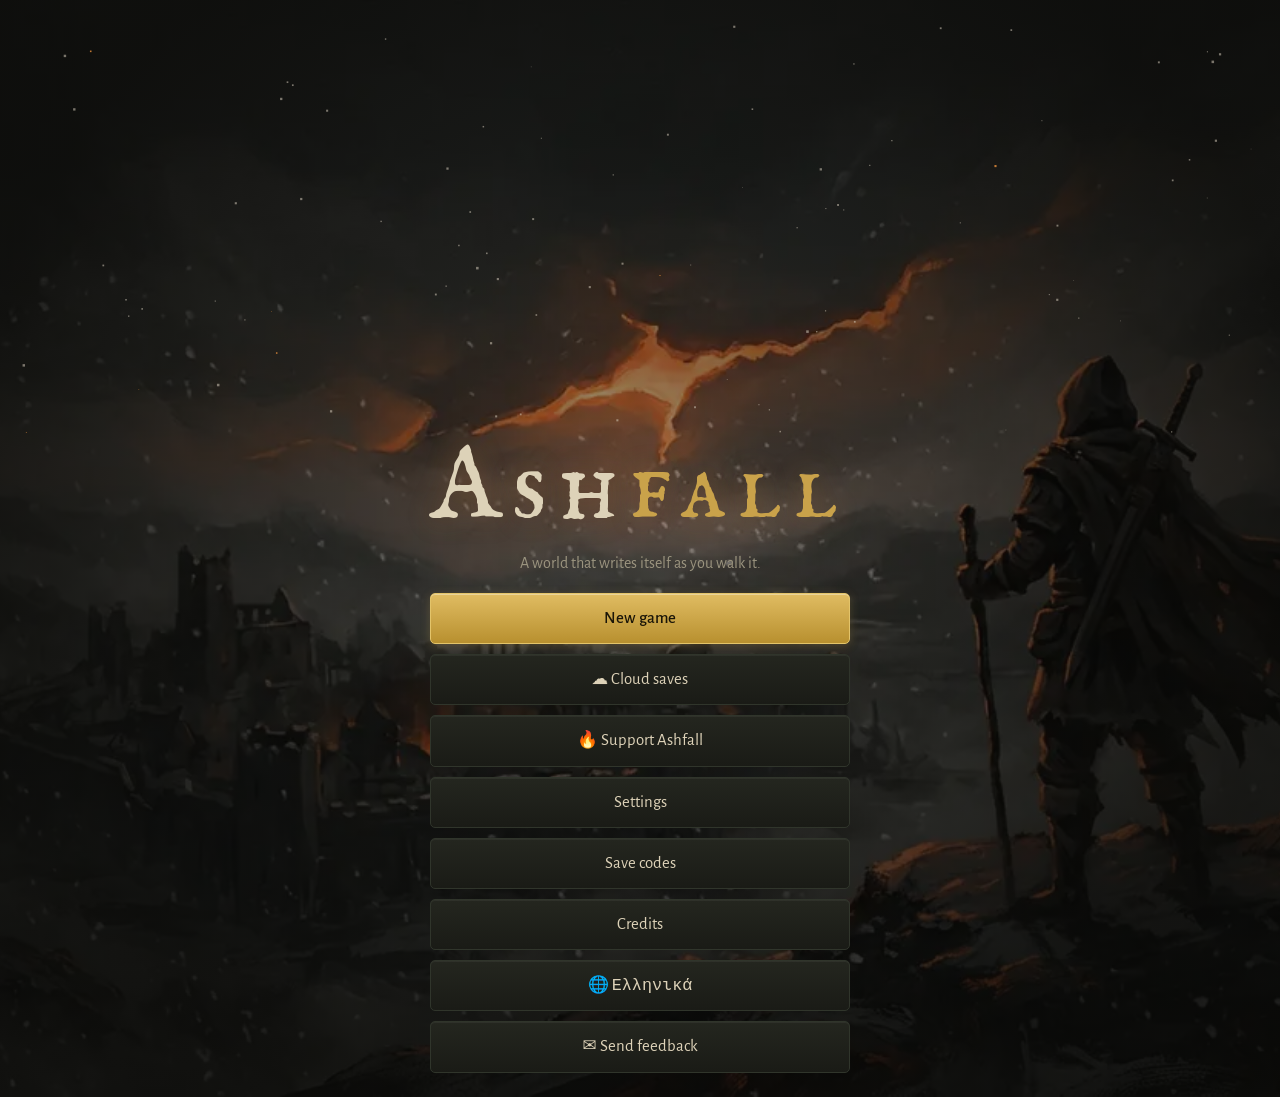
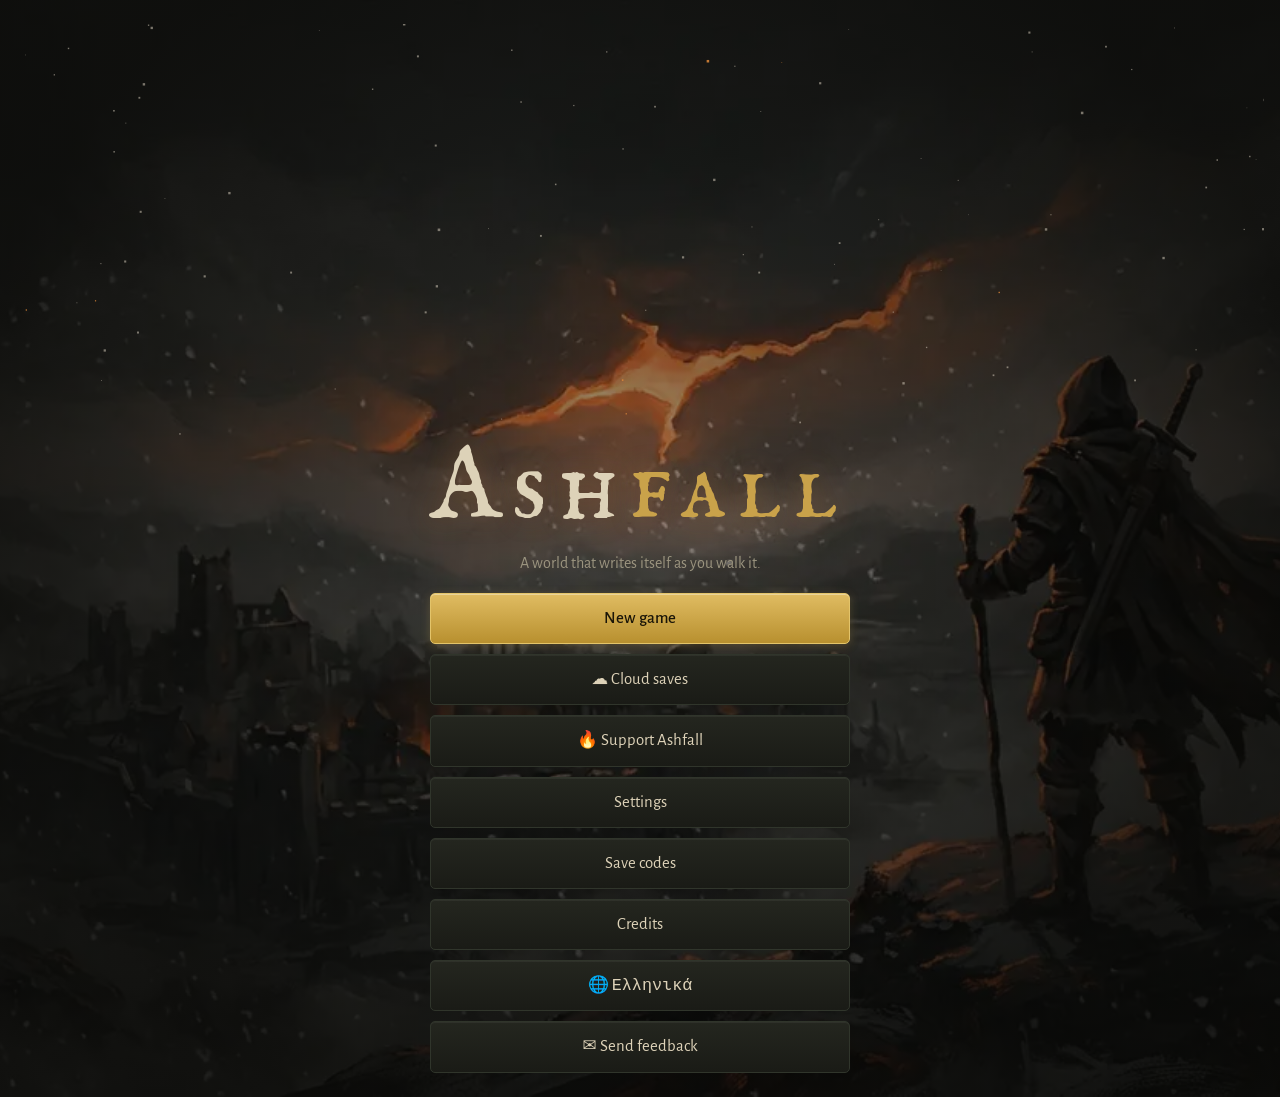
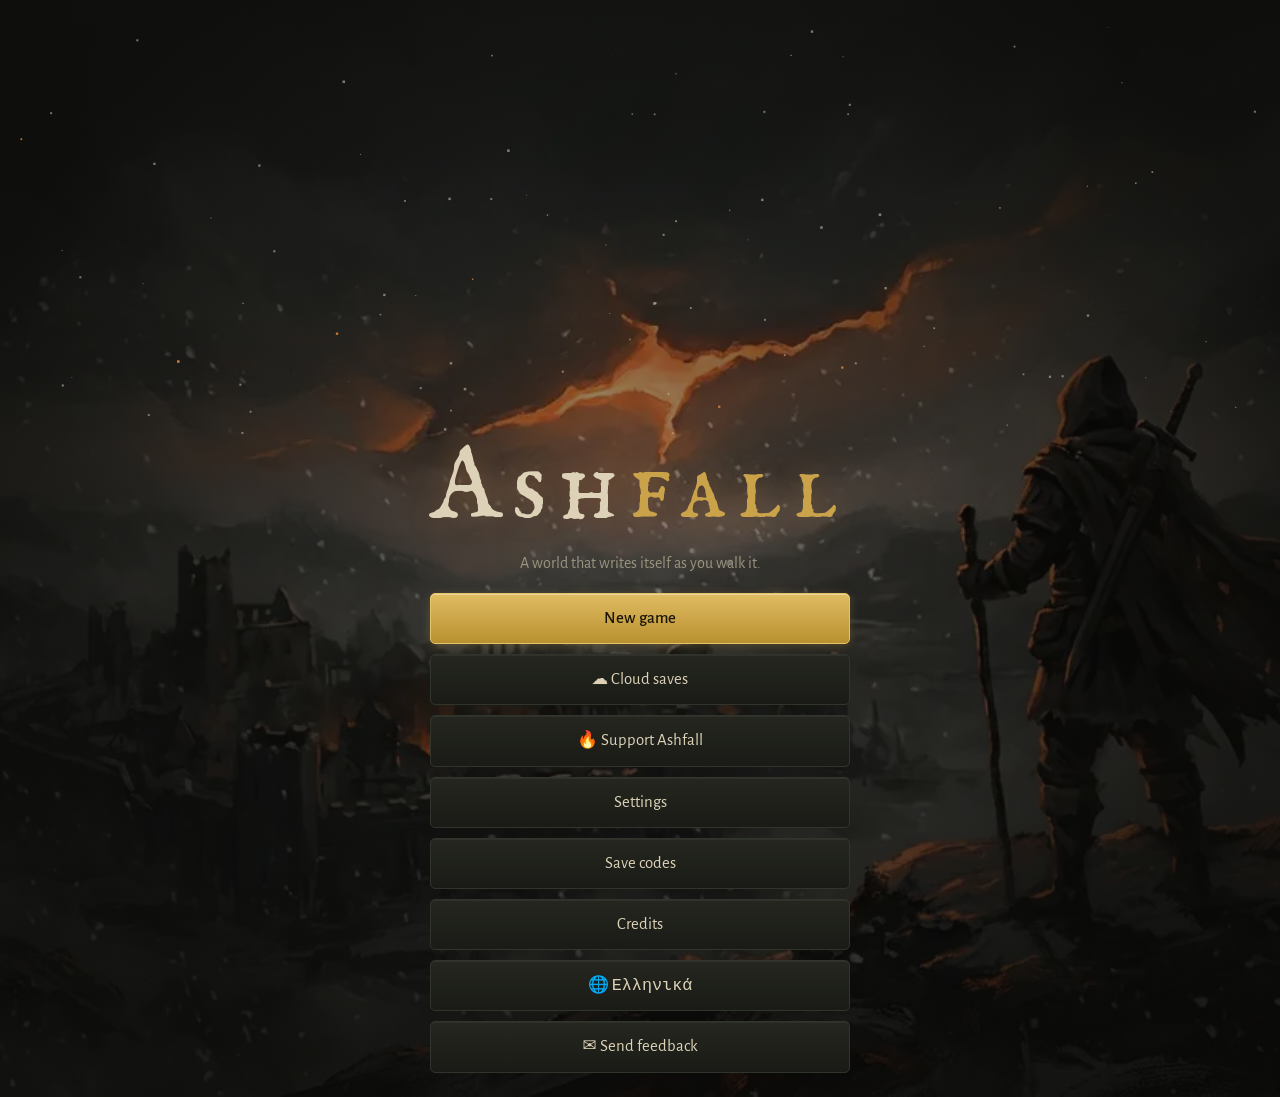
